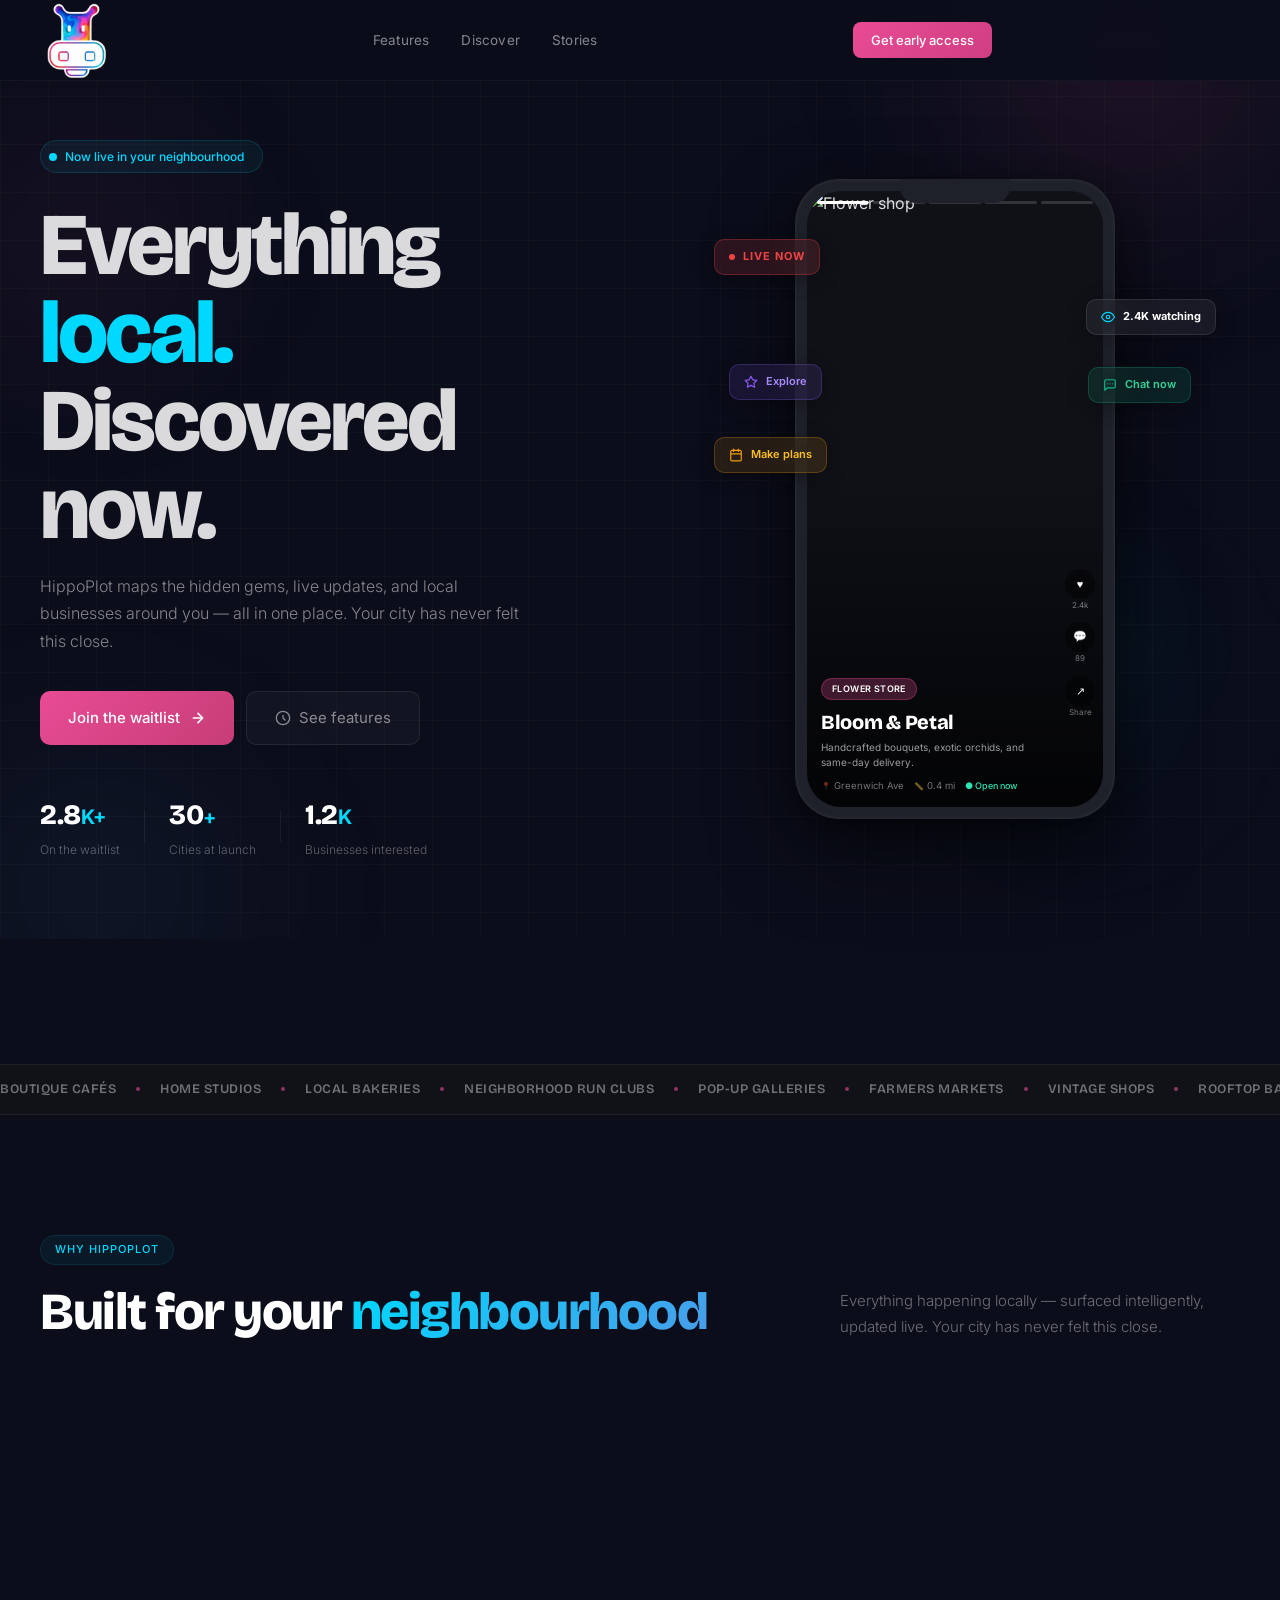
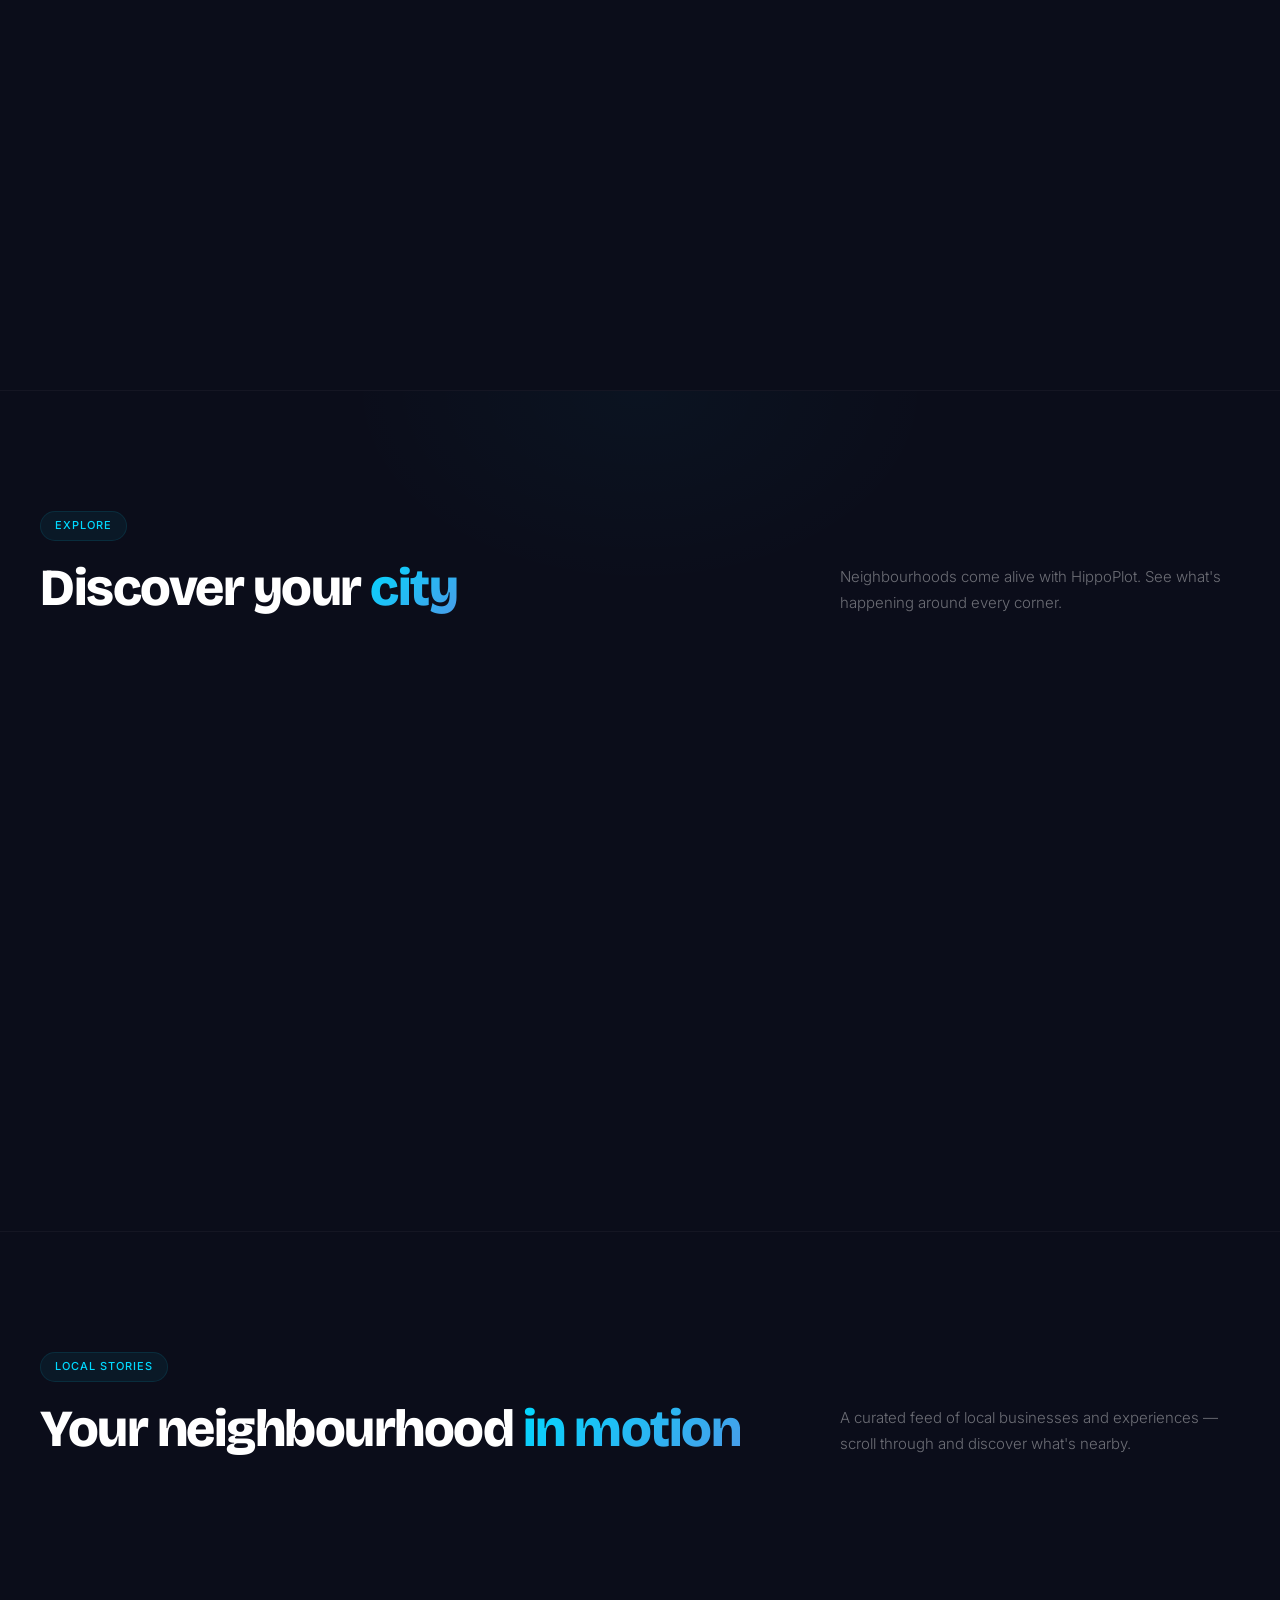
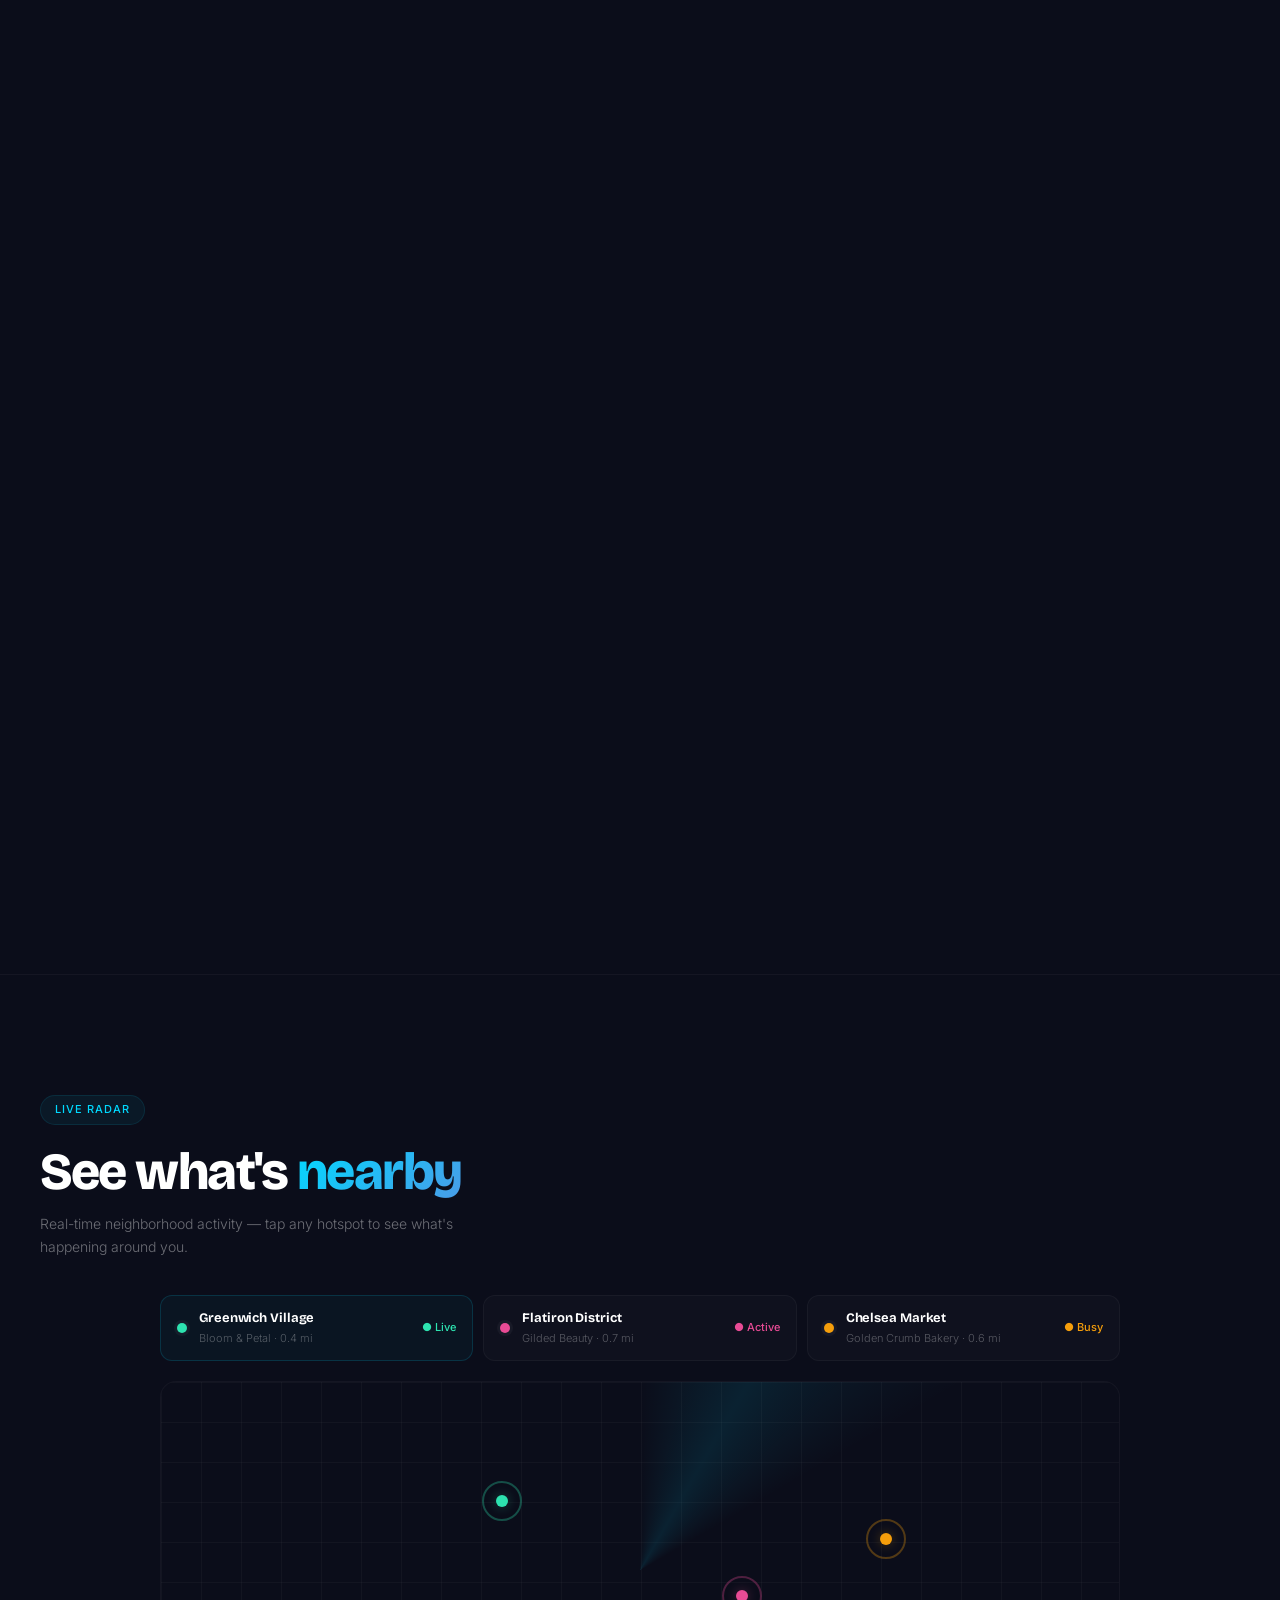
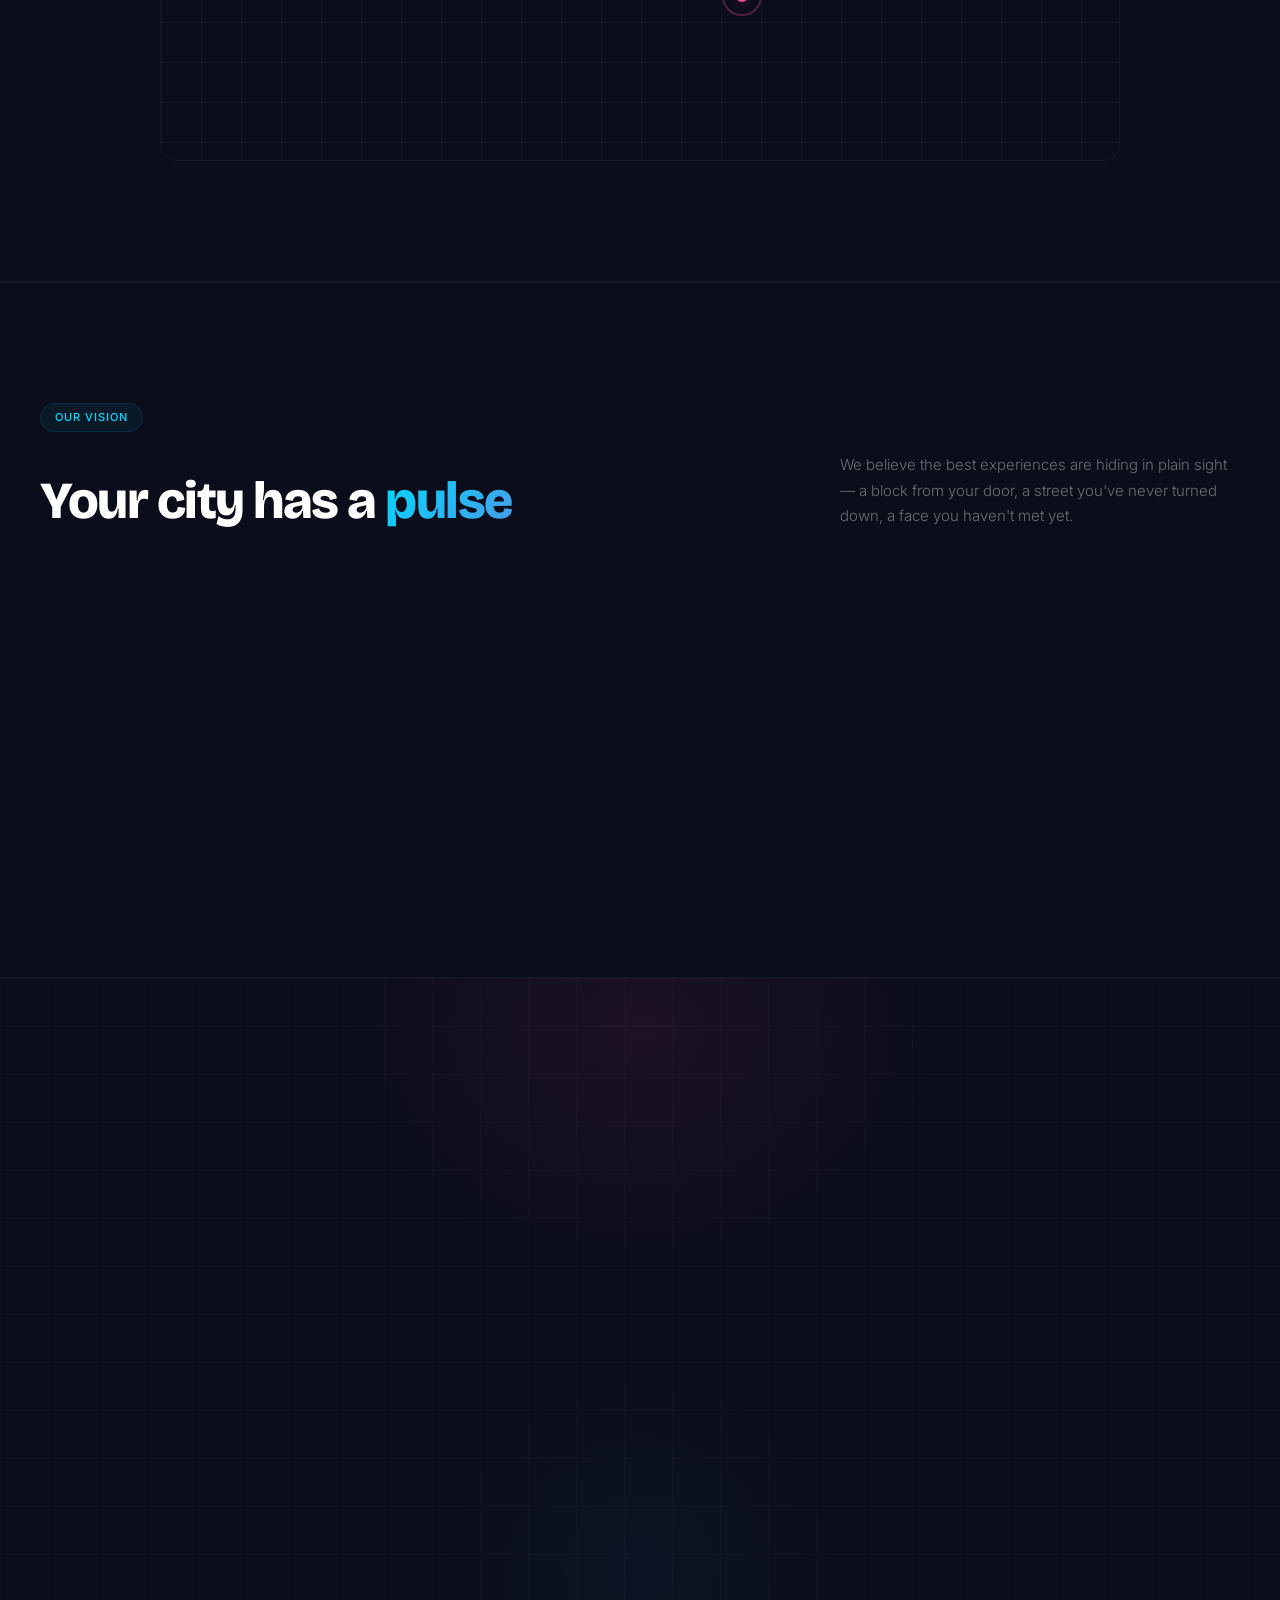
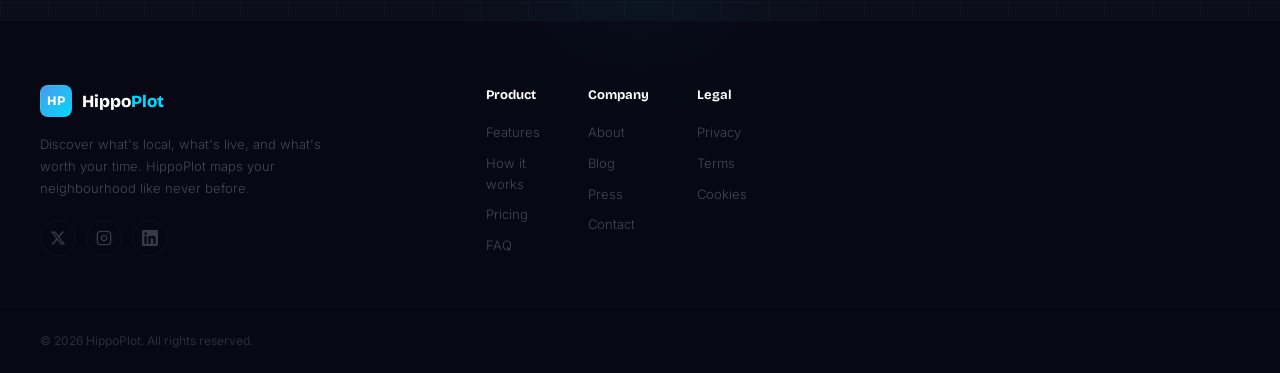
==== index.html @ 13adfe87 "Waiting list code" ====
<!DOCTYPE html>
<html lang="en">
<head>
<meta charset="UTF-8">
<meta name="viewport" content="width=device-width, initial-scale=1.0">
<title>HippoPlot — Everything Local</title>
<link rel="preconnect" href="https://fonts.googleapis.com">
<link rel="preconnect" href="https://fonts.gstatic.com" crossorigin>
<link href="https://fonts.googleapis.com/css2?family=Bricolage+Grotesque:wght@400;500;600;700;800;900&family=Inter:wght@300;400;500;600;700&display=swap" rel="stylesheet">
<script src="https://cdnjs.cloudflare.com/ajax/libs/gsap/3.12.5/gsap.min.js"></script>
<script src="https://cdnjs.cloudflare.com/ajax/libs/gsap/3.12.5/ScrollTrigger.min.js"></script>
<style>
:root {
  --color-brand-900: #0B0D1A;
  --color-brand-800: #11132B;
  --color-brand-700: #191B2E;
  --color-accent: #E84B95;
  --color-accent-hover: #d03e82;
  --color-primary: #4A9BE8;
  --color-cyan: #00d9ff;
  --color-surface: rgba(255,255,255,0.03);
  --color-surface-hover: rgba(255,255,255,0.06);
  --color-muted: #6B7280;
  --color-border: rgba(255,255,255,0.06);
  --color-border-hover: rgba(255,255,255,0.12);
  --font-display: 'Bricolage Grotesque', sans-serif;
  --font-body: 'Inter', sans-serif;
}
* { box-sizing: border-box; margin: 0; padding: 0; }
html { scroll-behavior: smooth; }
body {
  background: #0B0D1A;
  color: rgba(255,255,255,0.85);
  font-family: var(--font-body);
  -webkit-font-smoothing: antialiased;
  overflow-x: hidden;
  line-height: 1.6;
}
::selection { background: rgba(232,75,149,0.3); color: #fff; }
.text-cyan { color: var(--color-cyan); }
.text-gradient {
  background: linear-gradient(135deg, var(--color-cyan), var(--color-primary));
  -webkit-background-clip: text;
  -webkit-text-fill-color: transparent;
  background-clip: text;
}

/* ── NAV ── */
nav {
  position: fixed; inset: 0 0 auto; z-index: 200;
  background: rgba(11,13,26,0.85);
  backdrop-filter: blur(24px);
  -webkit-backdrop-filter: blur(24px);
  border-bottom: 1px solid rgba(255,255,255,0.04);
  transition: all 0.3s;
}
nav.scrolled {
  background: rgba(11,13,26,0.95);
  border-bottom-color: rgba(255,255,255,0.08);
}
.nav-inner {
  max-width: 1280px; margin: 0 auto;
  height: 80px;
  display: flex; align-items: center; justify-content: space-between;
  padding: 0 32px;
}
.nav-logo {
  display: flex; align-items: center; gap: 10px;
  text-decoration: none; color: #fff;
}
.nav-logo-mark {
  width: 34px; height: 34px;
  border-radius: 10px;
  overflow: hidden;
  border: 1px solid rgba(255,255,255,0.08);
  flex-shrink: 0;
  display: flex; align-items: center; justify-content: center;
  background: linear-gradient(135deg, var(--color-primary), var(--color-cyan));
  font-family: var(--font-display);
  font-weight: 800;
  font-size: 14px;
  color: #fff;
}
.nav-logo span {
  font-family: var(--font-display);
  font-weight: 800; font-size: 18px;
  letter-spacing: -0.3px;
}
.nav-logo-accent { color: var(--color-cyan); }
.nav-links { display: flex; gap: 32px; list-style: none; }
.nav-links a {
  font-size: 13.5px;
  color: rgba(255,255,255,0.5);
  text-decoration: none;
  transition: color 0.2s;
  font-weight: 400;
  letter-spacing: 0.2px;
}
.nav-links a:hover { color: #fff; }
.nav-right { display: flex; gap: 10px; align-items: center; }
.n-ghost {
  height: 36px; padding: 0 18px; border-radius: 8px;
  border: 1px solid rgba(255,255,255,0.08);
  background: transparent;
  color: rgba(255,255,255,0.5);
  font-family: var(--font-body);
  font-size: 13px;
  cursor: pointer; transition: all 0.2s;
}
.n-ghost:hover { border-color: rgba(255,255,255,0.2); color: #fff; }
.n-solid {
  height: 36px; padding: 0 18px; border-radius: 8px;
  border: none;
  background: linear-gradient(135deg, var(--color-accent), #d03e82);
  color: #fff;
  font-family: var(--font-body);
  font-size: 13px; font-weight: 500;
  cursor: pointer; transition: all 0.2s;
}
.n-solid:hover { transform: translateY(-1px); box-shadow: 0 4px 16px rgba(232,75,149,0.3); }
.nav-mobile-toggle { display: none; flex-direction: column; gap: 4px; background: none; border: none; cursor: pointer; padding: 4px; }
.nav-mobile-toggle span { display: block; width: 20px; height: 2px; background: rgba(255,255,255,0.6); border-radius: 2px; transition: all 0.3s; }

/* ── HERO ── */
.hero {
  min-height: 100svh;
  display: grid;
  grid-template-columns: 1fr 1fr;
  gap: 60px;
  align-items: center;
  padding: 140px 40px 80px;
  max-width: 1280px;
  margin: 0 auto;
  position: relative;
}
.hero-bg-layer {
  position: absolute; inset: 0;
  pointer-events: none;
  overflow: hidden;
}
.hero-grid {
  position: absolute; inset: 0;
  background-image:
    linear-gradient(rgba(255,255,255,0.02) 1px, transparent 1px),
    linear-gradient(90deg, rgba(255,255,255,0.02) 1px, transparent 1px);
  background-size: 48px 48px;
}
.hero-glow {
  position: absolute;
  border-radius: 50%;
  filter: blur(80px);
  pointer-events: none;
}
.hero-glow-1 {
  top: -200px; right: -100px;
  width: 500px; height: 500px;
  background: radial-gradient(circle, rgba(232,75,149,0.12), transparent 70%);
}
.hero-glow-2 {
  bottom: -150px; left: -100px;
  width: 400px; height: 400px;
  background: radial-gradient(circle, rgba(74,155,232,0.1), transparent 70%);
}
.hero-glow-3 {
  bottom: 100px; right: 50px;
  width: 300px; height: 300px;
  background: radial-gradient(circle, rgba(0,217,255,0.06), transparent 70%);
}
.hero-orbs { position: absolute; inset: 0; pointer-events: none; overflow: hidden; }
.orb {
  position: absolute;
  border-radius: 50%;
  filter: blur(60px);
}
.orb-1 {
  width: 300px; height: 300px;
  background: rgba(232,75,149,0.04);
  top: 10%; left: -5%;
  animation: orbFloat 12s ease-in-out infinite;
}
.orb-2 {
  width: 250px; height: 250px;
  background: rgba(0,217,255,0.03);
  bottom: 20%; right: 10%;
  animation: orbFloat 15s ease-in-out infinite reverse;
}
@keyframes orbFloat {
  0%, 100% { transform: translate(0, 0) scale(1); }
  25% { transform: translate(30px, -20px) scale(1.05); }
  50% { transform: translate(10px, 30px) scale(0.95); }
  75% { transform: translate(-20px, -10px) scale(1.02); }
}
.hero-content { position: relative; z-index: 2; }
.hero-badge {
  display: inline-flex; align-items: center; gap: 8px;
  padding: 6px 18px 6px 8px;
  border-radius: 100px;
  background: rgba(0,217,255,0.06);
  border: 1px solid rgba(0,217,255,0.15);
  font-size: 12px;
  color: var(--color-cyan);
  font-weight: 500;
  margin-bottom: 28px;
}
.badge-dot {
  width: 8px; height: 8px;
  border-radius: 50%;
  background: var(--color-cyan);
  animation: badgePulse 2s ease-in-out infinite;
}
@keyframes badgePulse {
  0%, 100% { opacity: 1; transform: scale(1); }
  50% { opacity: 0.4; transform: scale(0.5); }
}
h1 {
  font-family: var(--font-display);
  font-weight: 800;
  font-size: clamp(44px, 7vw, 88px);
  line-height: 1.0;
  letter-spacing: -3px;
  margin-bottom: 20px;
}
.h1-line { display: block; }
.hero-sub {
  font-size: 16px;
  color: rgba(255,255,255,0.5);
  line-height: 1.7;
  max-width: 480px;
  margin-bottom: 36px;
  font-weight: 300;
}
.hero-actions {
  display: flex;
  gap: 12px;
  flex-wrap: wrap;
  margin-bottom: 48px;
}
.btn-primary {
  display: inline-flex; align-items: center; gap: 10px;
  padding: 14px 28px;
  border-radius: 10px;
  background: linear-gradient(135deg, var(--color-accent), #c73d76);
  color: #fff;
  font-family: var(--font-body);
  font-size: 15px;
  font-weight: 500;
  text-decoration: none;
  transition: all 0.3s;
  border: none;
  cursor: pointer;
}
.btn-primary:hover {
  transform: translateY(-2px);
  box-shadow: 0 8px 32px rgba(232,75,149,0.35);
}
.btn-ghost {
  display: inline-flex; align-items: center; gap: 8px;
  padding: 14px 28px;
  border-radius: 10px;
  border: 1px solid rgba(255,255,255,0.08);
  color: rgba(255,255,255,0.5);
  font-family: var(--font-body);
  font-size: 15px;
  font-weight: 400;
  background: rgba(255,255,255,0.03);
  text-decoration: none;
  transition: all 0.2s;
  cursor: pointer;
}
.btn-ghost:hover { border-color: rgba(255,255,255,0.2); color: #fff; background: rgba(255,255,255,0.06); }
.hero-stats {
  display: flex;
  align-items: center;
  gap: 24px;
}
.hero-stat { text-align: left; }
.hero-stat-num {
  font-family: var(--font-display);
  font-size: 28px;
  font-weight: 800;
  color: #fff;
  letter-spacing: -0.5px;
}
.hero-stat-suffix { font-size: 20px; color: var(--color-cyan); font-weight: 700; }
.hero-stat-label {
  display: block;
  font-size: 12px;
  color: rgba(255,255,255,0.35);
  margin-top: 2px;
  font-weight: 300;
}
.hero-stat-divider {
  width: 1px;
  height: 32px;
  background: rgba(255,255,255,0.06);
}

/* ── HERO MOCKUP ── */
.hero-mockup {
  position: relative;
  z-index: 2;
  display: grid;
  place-items: center;
}
.mockup-chassis {
  width: 320px;
  height: 640px;
  border-radius: 44px;
  background: #1E202A;
  padding: 12px;
  box-shadow:
    inset 0 0 4px rgba(255,255,255,0.1),
    0 32px 80px rgba(0,0,0,0.5),
    0 8px 32px rgba(0,0,0,0.3);
  position: relative;
}
.mockup-notch {
  position: absolute;
  top: 0;
  left: 50%;
  transform: translateX(-50%);
  width: 110px;
  height: 24px;
  background: #1E202A;
  border-radius: 0 0 16px 16px;
  z-index: 10;
}
.mockup-screen {
  width: 100%;
  height: 100%;
  border-radius: 34px;
  overflow: hidden;
  background: #0F1117;
  position: relative;
}
.mockup-reel-container {
  position: absolute;
  inset: 0;
  overflow: hidden;
  border-radius: 34px;
}
.mockup-reel-slide {
  position: absolute;
  inset: 0;
  transform: translateY(100%);
  transition: transform 0.55s cubic-bezier(.45,.05,.15,1);
}
.mockup-reel-slide.active { transform: translateY(0); }
.mockup-reel-slide img {
  width: 100%; height: 100%;
  object-fit: cover;
  display: block;
}
.mockup-reel-gradient {
  position: absolute;
  inset: 0;
  background: linear-gradient(180deg, transparent 45%, rgba(0,0,0,0.8) 100%);
  pointer-events: none;
}
.mockup-reel-overlay {
  position: absolute;
  bottom: 0; left: 0; right: 0;
  padding: 16px 14px 14px;
  z-index: 2;
}
.mockup-reel-tag {
  display: inline-flex;
  padding: 3px 10px;
  border-radius: 100px;
  background: rgba(232,75,149,0.25);
  border: 1px solid rgba(232,75,149,0.3);
  font-size: 9px;
  font-weight: 600;
  letter-spacing: 0.4px;
  text-transform: uppercase;
  color: #fff;
  margin-bottom: 6px;
}
.mockup-reel-name {
  font-family: var(--font-display);
  font-size: 20px;
  font-weight: 800;
  color: #fff;
  letter-spacing: -0.3px;
  margin-bottom: 2px;
}
.mockup-reel-desc {
  font-size: 10px;
  color: rgba(255,255,255,0.6);
  line-height: 1.5;
  max-width: 220px;
  margin-bottom: 8px;
}
.mockup-reel-meta {
  display: flex;
  align-items: center;
  gap: 10px;
  font-size: 9.5px;
  color: rgba(255,255,255,0.45);
  flex-wrap: wrap;
}
.mockup-reel-icon { font-size: 8px; }
.mockup-reel-status { font-weight: 500; font-size: 9px; }
.mockup-reel-status.live { color: #2DE3B0; }
.mockup-reel-status.book { color: var(--color-accent); }
.mockup-reel-status.appoint { color: var(--color-primary); }
.mockup-reel-progress {
  position: absolute;
  top: 10px; left: 10px; right: 10px;
  z-index: 5;
  display: flex;
  gap: 4px;
}
.mockup-reel-progress .rp-bar {
  flex: 1;
  height: 2.5px;
  background: rgba(255,255,255,0.15);
  border-radius: 2px;
  overflow: hidden;
}
.mockup-reel-progress .rp-fill {
  height: 100%;
  width: 0%;
  background: #fff;
  border-radius: 2px;
}
.mockup-reel-progress .rp-bar.active .rp-fill {
  animation: mockupReelProgress 4s linear forwards;
}
@keyframes mockupReelProgress {
  from { width: 0% }
  to { width: 100% }
}
.mockup-reel-side {
  position: absolute;
  right: 8px;
  bottom: 90px;
  z-index: 5;
  display: flex;
  flex-direction: column;
  gap: 12px;
  align-items: center;
}
.mockup-reel-side-btn-wrap {
  display: flex;
  flex-direction: column;
  align-items: center;
  gap: 2px;
}
.mockup-reel-side-btn {
  width: 30px; height: 30px;
  border-radius: 50%;
  border: none;
  background: rgba(0,0,0,0.35);
  backdrop-filter: blur(8px);
  color: #fff;
  display: flex;
  align-items: center;
  justify-content: center;
  cursor: pointer;
  transition: all 0.2s;
  font-size: 11px;
}
.mockup-reel-side-btn:hover {
  background: rgba(232,75,149,0.5);
  transform: scale(1.1);
}
.mockup-reel-side-label {
  font-size: 8px;
  color: rgba(255,255,255,0.45);
  text-align: center;
  line-height: 1.2;
}
.mockup-float {
  position: absolute;
  z-index: 150;
  white-space: nowrap;
  box-shadow: 0 4px 20px rgba(0,0,0,0.3);
}
.mockup-float-live {
  top: 60px;
  left: 44px;
  padding: 8px 14px;
  border-radius: 10px;
  background: rgba(239,68,68,0.15);
  backdrop-filter: blur(16px);
  -webkit-backdrop-filter: blur(16px);
  border: 1px solid rgba(239,68,68,0.3);
  font-size: 11px;
  font-weight: 700;
  color: #EF4444;
  letter-spacing: 1px;
  display: flex;
  align-items: center;
  gap: 8px;
}
.mockup-float-dot-red {
  width: 6px;
  height: 6px;
  border-radius: 50%;
  background: #EF4444;
  flex-shrink: 0;
}
.mockup-float-watching {
  top: 120px;
  right: 24px;
  padding: 8px 14px;
  border-radius: 10px;
  background: rgba(255,255,255,0.06);
  backdrop-filter: blur(16px);
  -webkit-backdrop-filter: blur(16px);
  border: 1px solid rgba(255,255,255,0.1);
  font-size: 11px;
  font-weight: 700;
  color: #FFFFFF;
  display: flex;
  align-items: center;
  gap: 8px;
}
.mockup-float-eye, .mockup-float-icon {
  flex-shrink: 0;
}
.mockup-float-plans {
  top: 258px;
  left: 44px;
  padding: 8px 14px;
  border-radius: 10px;
  background: rgba(245,158,11,0.12);
  backdrop-filter: blur(16px);
  -webkit-backdrop-filter: blur(16px);
  border: 1px solid rgba(245,158,11,0.25);
  font-size: 11px;
  font-weight: 600;
  color: #FBBF24;
  display: flex;
  align-items: center;
  gap: 8px;
}
.mockup-float-chat {
  top: 188px;
  right: 49px;
  padding: 8px 14px;
  border-radius: 10px;
  background: rgba(16,185,129,0.12);
  backdrop-filter: blur(16px);
  -webkit-backdrop-filter: blur(16px);
  border: 1px solid rgba(16,185,129,0.25);
  font-size: 11px;
  font-weight: 600;
  color: #34D399;
  display: flex;
  align-items: center;
  gap: 8px;
}
.mockup-float-explore {
  top: 185px;
  left: 59px;
  padding: 8px 14px;
  border-radius: 10px;
  background: rgba(139,92,246,0.12);
  backdrop-filter: blur(16px);
  -webkit-backdrop-filter: blur(16px);
  border: 1px solid rgba(139,92,246,0.25);
  font-size: 11px;
  font-weight: 600;
  color: #A78BFA;
  display: flex;
  align-items: center;
  gap: 8px;
}
@media (max-width: 1024px) {
  .mockup-float-live { left: 10px; }
  .mockup-float-watching { right: 10px; }
  .mockup-float-plans { left: 10px; bottom: 60px; top: auto; }
  .mockup-float-chat { right: 10px; bottom: 110px; top: auto; }
  .mockup-float-explore { left: 10px; top: auto; bottom: 160px; }
}

/* ── STATS BAR ── */
.stats-bar {
  border-top: 1px solid rgba(255,255,255,0.04);
  border-bottom: 1px solid rgba(255,255,255,0.04);
  background: rgba(255,255,255,0.01);
}
.stats-bar-inner {
  max-width: 1280px; margin: 0 auto;
  padding: 32px 40px;
  display: flex; align-items: center; justify-content: center;
  gap: 0;
}
.stats-bar-item {
  text-align: center;
  padding: 0 40px;
  flex: 1;
}
.stats-bar-num {
  font-family: var(--font-display);
  font-size: 32px;
  font-weight: 800;
  color: #fff;
  letter-spacing: -0.5px;
  line-height: 1;
}
.stats-bar-suffix {
  font-size: 22px;
  color: var(--color-cyan);
  font-weight: 700;
  margin-left: 1px;
}
.stats-bar-label {
  display: block;
  font-size: 12px;
  color: rgba(255,255,255,0.35);
  margin-top: 4px;
  font-weight: 300;
}
.stats-bar-divider {
  width: 1px;
  height: 36px;
  background: rgba(255,255,255,0.06);
  flex-shrink: 0;
}

/* ── TICKER ── */
.ticker-wrapper {
  background: #111218;
  border-top: 1px solid rgba(255,255,255,0.06);
  border-bottom: 1px solid rgba(255,255,255,0.06);
  overflow: hidden;
  padding: 14px 0;
}
.ticker-track {
  display: flex;
  align-items: center;
  gap: 20px;
  width: max-content;
  animation: tickerLoop 30s linear infinite;
  will-change: transform;
}
.ticker-item {
  font-family: var(--font-display);
  font-size: 13px;
  font-weight: 600;
  color: rgba(255,255,255,0.4);
  letter-spacing: 0.5px;
  text-transform: uppercase;
  white-space: nowrap;
}
.ticker-dot {
  width: 4px;
  height: 4px;
  border-radius: 50%;
  background: var(--color-accent);
  flex-shrink: 0;
  opacity: 0.6;
}
@keyframes tickerLoop {
  0% { transform: translate3d(0, 0, 0); }
  100% { transform: translate3d(-50%, 0, 0); }
}

/* ── SECTIONS ── */
.section {
  padding: 120px 40px;
  max-width: 1280px;
  margin: 0 auto;
  position: relative;
}
.section-label {
  display: inline-flex;
  padding: 5px 14px;
  border-radius: 100px;
  background: rgba(0,217,255,0.06);
  border: 1px solid rgba(0,217,255,0.1);
  font-size: 11px;
  color: var(--color-cyan);
  font-weight: 500;
  letter-spacing: 1px;
  text-transform: uppercase;
  margin-bottom: 20px;
}
.section-header {
  display: flex;
  align-items: flex-end;
  justify-content: space-between;
  gap: 40px;
  margin-bottom: 56px;
}
.section-title {
  font-family: var(--font-display);
  font-size: clamp(34px, 5vw, 52px);
  font-weight: 800;
  letter-spacing: -1.5px;
  line-height: 1.05;
  color: #fff;
}
.section-sub {
  font-size: 15px;
  color: rgba(255,255,255,0.4);
  max-width: 400px;
  line-height: 1.7;
  font-weight: 300;
  flex-shrink: 0;
}

/* ── FEATURES GRID ── */
.features-grid {
  display: grid;
  grid-template-columns: repeat(3, 1fr);
  gap: 16px;
}
.feature-card {
  position: relative;
  padding: 32px 28px;
  border-radius: 16px;
  background: rgba(255,255,255,0.02);
  border: 1px solid rgba(255,255,255,0.04);
  transition: all 0.4s;
  overflow: hidden;
}
.feature-card-glow {
  position: absolute;
  inset: 0;
  opacity: 0;
  transition: opacity 0.4s;
  pointer-events: none;
  border-radius: 16px;
}
.feature-card:hover { transform: translateY(-4px); border-color: rgba(255,255,255,0.1); background: rgba(255,255,255,0.04); }
.feature-card:hover .feature-card-glow {
  opacity: 1;
  background: radial-gradient(ellipse at 50% 0%, rgba(74,155,232,0.06) 0%, transparent 70%);
}
.feature-icon {
  width: 44px; height: 44px;
  border-radius: 12px;
  display: flex; align-items: center; justify-content: center;
  margin-bottom: 20px;
}
.fi-blue { background: rgba(74,155,232,0.08); border: 1px solid rgba(74,155,232,0.12); color: #4A9BE8; }
.fi-pink { background: rgba(232,75,149,0.08); border: 1px solid rgba(232,75,149,0.12); color: #E84B95; }
.fi-purple { background: rgba(139,92,246,0.08); border: 1px solid rgba(139,92,246,0.12); color: #8B5CF6; }
.fi-teal { background: rgba(20,184,166,0.08); border: 1px solid rgba(20,184,166,0.12); color: #14B8A6; }
.fi-amber { background: rgba(245,158,11,0.08); border: 1px solid rgba(245,158,11,0.12); color: #F59E0B; }
.fi-green { background: rgba(16,185,129,0.08); border: 1px solid rgba(16,185,129,0.12); color: #10B981; }
.feature-card h3 {
  font-family: var(--font-display);
  font-size: 17px;
  font-weight: 700;
  color: #fff;
  margin-bottom: 8px;
  letter-spacing: -0.2px;
}
.feature-card p {
  font-size: 13px;
  color: rgba(255,255,255,0.4);
  line-height: 1.65;
  font-weight: 300;
}

/* ── DISCOVER ── */
.discover-section {
  position: relative;
  border-top: 1px solid rgba(255,255,255,0.04);
  border-bottom: 1px solid rgba(255,255,255,0.04);
}
.discover-bg {
  position: absolute; inset: 0;
  pointer-events: none;
  overflow: hidden;
}
.discover-glow {
  position: absolute;
  top: -200px; left: 50%; transform: translateX(-50%);
  width: 600px; height: 400px;
  background: radial-gradient(ellipse, rgba(0,217,255,0.03) 0%, transparent 70%);
}
.discover-grid {
  display: grid;
  grid-template-columns: repeat(3, 1fr);
  gap: 20px;
}
.discover-card {
  border-radius: 16px;
  overflow: hidden;
  border: 1px solid rgba(255,255,255,0.04);
  background: rgba(255,255,255,0.02);
  transition: all 0.4s;
}
.discover-card:hover {
  transform: translateY(-6px);
  border-color: rgba(255,255,255,0.1);
  box-shadow: 0 16px 48px rgba(0,0,0,0.3);
}
.discover-card-img {
  position: relative;
  height: 220px;
  overflow: hidden;
}
.discover-card-img img {
  width: 100%; height: 100%;
  object-fit: cover;
  transition: transform 0.6s;
}
.discover-card:hover .discover-card-img img { transform: scale(1.05); }
.discover-card-overlay {
  position: absolute; inset: 0;
  background: linear-gradient(180deg, transparent 50%, rgba(11,13,26,0.9) 100%);
  z-index: 1;
}
.discover-card-body {
  padding: 20px;
  position: relative;
}
.discover-tag {
  display: inline-flex;
  padding: 3px 10px;
  border-radius: 100px;
  font-size: 10px;
  font-weight: 600;
  text-transform: uppercase;
  letter-spacing: 0.3px;
  background: rgba(232,75,149,0.15);
  border: 1px solid rgba(232,75,149,0.2);
  color: #E84B95;
  margin-bottom: 8px;
}
.discover-card-body h3 {
  font-family: var(--font-display);
  font-size: 18px;
  font-weight: 700;
  color: #fff;
  margin-bottom: 4px;
  letter-spacing: -0.2px;
}
.discover-rating {
  font-size: 12px;
  color: #F59E0B;
  margin-bottom: 8px;
}
.discover-rating span { color: rgba(255,255,255,0.4); font-weight: 400; font-size: 12px; }
.discover-card-body p {
  font-size: 13px;
  color: rgba(255,255,255,0.4);
  line-height: 1.55;
  margin-bottom: 12px;
  font-weight: 300;
}
.discover-meta {
  display: flex;
  align-items: center;
  gap: 12px;
  font-size: 11.5px;
  color: rgba(255,255,255,0.3);
  padding-top: 12px;
  border-top: 1px solid rgba(255,255,255,0.04);
}
.discover-status {
  font-weight: 500;
  font-size: 11px;
}
.discover-status.open { color: #2DE3B0; }
.discover-status.event { color: #F59E0B; }

/* ── STORIES SECTION ── */
.stories-section {
  padding: 120px 40px;
  max-width: 1280px;
  margin: 0 auto;
}
.stories-track {
  display: grid;
  grid-template-columns: repeat(3, 1fr);
  gap: 20px;
}
.story-card {
  border-radius: 16px;
  overflow: hidden;
  border: 1px solid rgba(255,255,255,0.04);
  background: rgba(255,255,255,0.02);
  transition: all 0.4s;
}
.story-card:hover {
  transform: translateY(-4px);
  border-color: rgba(255,255,255,0.1);
  box-shadow: 0 12px 40px rgba(0,0,0,0.3);
}
.story-media {
  position: relative;
  height: 280px;
  overflow: hidden;
}
.story-media img {
  width: 100%; height: 100%;
  object-fit: cover;
  transition: transform 0.6s;
}
.story-card:hover .story-media img { transform: scale(1.05); }
.story-gradient {
  position: absolute; inset: 0;
  background: linear-gradient(180deg, transparent 40%, rgba(11,13,26,0.95) 100%);
  z-index: 1;
}
.story-progress {
  position: absolute;
  top: 8px; left: 8px; right: 8px;
  height: 2px;
  background: rgba(255,255,255,0.1);
  border-radius: 2px;
  overflow: hidden;
  z-index: 2;
}
.story-progress-fill {
  height: 100%;
  width: 0%;
  background: var(--color-cyan);
  border-radius: 2px;
  transition: width 0.1s linear;
}
.story-card.visible .story-progress-fill { width: 100%; transition: width 3s linear; }
.story-body {
  padding: 20px;
  position: relative;
}
.story-tag {
  display: inline-flex;
  padding: 3px 10px;
  border-radius: 100px;
  font-size: 10px;
  font-weight: 600;
  text-transform: uppercase;
  letter-spacing: 0.3px;
  background: rgba(0,217,255,0.1);
  border: 1px solid rgba(0,217,255,0.15);
  color: var(--color-cyan);
  margin-bottom: 8px;
}
.story-body h3 {
  font-family: var(--font-display);
  font-size: 17px;
  font-weight: 700;
  color: #fff;
  margin-bottom: 6px;
  letter-spacing: -0.2px;
}
.story-body p {
  font-size: 13px;
  color: rgba(255,255,255,0.4);
  line-height: 1.6;
  margin-bottom: 12px;
  font-weight: 300;
}
.story-meta {
  display: flex;
  align-items: center;
  gap: 8px;
  font-size: 11.5px;
  color: rgba(255,255,255,0.3);
}
.story-meta-divider {
  width: 3px; height: 3px;
  border-radius: 50%;
  background: rgba(255,255,255,0.15);
}
.story-status { font-weight: 500; font-size: 11px; }
.story-status.live { color: #2DE3B0; }
.story-status.book { color: var(--color-accent); }
.story-status.appoint { color: var(--color-primary); }

/* ── RADAR MAP ── */
.radar-section {
  border-top: 1px solid rgba(255,255,255,0.04);
  border-bottom: 1px solid rgba(255,255,255,0.04);
}
.radar-section .section-header { margin-bottom: 36px; }
.radar-sub {
  font-size: 14px;
  color: rgba(255,255,255,0.4);
  line-height: 1.7;
  font-weight: 300;
  margin-bottom: 36px;
  max-width: 480px;
}
.radar-selectors-row {
  display: flex;
  gap: 10px;
  margin-bottom: 20px;
  max-width: 960px;
  margin-left: auto;
  margin-right: auto;
}
.radar-selectors-row .radar-selector { flex: 1; }
.radar-board-wrap {
  max-width: 960px;
  margin: 0 auto;
}
.radar-selector {
  display: flex;
  align-items: center;
  gap: 12px;
  padding: 12px 16px;
  border-radius: 12px;
  background: rgba(255,255,255,0.02);
  border: 1px solid rgba(255,255,255,0.04);
  cursor: pointer;
  transition: all 0.3s;
}
.radar-selector:hover {
  background: rgba(255,255,255,0.04);
  border-color: rgba(255,255,255,0.1);
}
.radar-selector.active {
  background: rgba(0,217,255,0.04);
  border-color: rgba(0,217,255,0.15);
}
.radar-sel-dot {
  width: 10px;
  height: 10px;
  border-radius: 50%;
  flex-shrink: 0;
  box-shadow: 0 0 0 3px rgba(255,255,255,0.04);
}
.radar-sel-info { flex: 1; }
.radar-sel-name {
  font-family: var(--font-display);
  font-size: 13px;
  font-weight: 700;
  color: #fff;
  letter-spacing: -0.1px;
}
.radar-sel-addr {
  font-size: 11px;
  color: rgba(255,255,255,0.3);
  margin-top: 1px;
  font-weight: 300;
}
.radar-sel-status {
  font-size: 11px;
  font-weight: 500;
}
.radar-board {
  position: relative;
  border-radius: 16px;
  background: #0B0D1A;
  border: 1px solid rgba(255,255,255,0.04);
  overflow: hidden;
  width: 100%;
  min-height: 380px;
}
.radar-grid {
  position: absolute;
  inset: 0;
  background-image:
    linear-gradient(rgba(255,255,255,0.03) 1px, transparent 1px),
    linear-gradient(90deg, rgba(255,255,255,0.03) 1px, transparent 1px);
  background-size: 40px 40px;
}
.radar-sweep {
  position: absolute;
  inset: -60%;
  border-radius: 50%;
  background: conic-gradient(from 0deg, transparent 0deg, rgba(0,217,255,0.1) 30deg, transparent 60deg, transparent 360deg);
  animation: sweepRadar 6s linear infinite;
  pointer-events: none;
}
@keyframes sweepRadar {
  from { transform: rotate(0deg); }
  to { transform: rotate(360deg); }
}
.radar-hotspot {
  position: absolute;
  z-index: 2;
  cursor: pointer;
}
.radar-hs-greenwich { top: 30%; left: 35%; }
.radar-hs-flatiron { top: 55%; left: 60%; }
.radar-hs-chelsea { top: 40%; left: 75%; }
.radar-hs-ring {
  position: absolute;
  top: 50%; left: 50%;
  width: 40px; height: 40px;
  transform: translate(-50%, -50%);
  border-radius: 50%;
  border: 2px solid rgba(45,227,176,0.3);
  animation: pingHotspot 2.5s ease-out infinite;
  pointer-events: none;
}
.radar-hs-flatiron .radar-hs-ring { border-color: rgba(232,75,149,0.3); }
.radar-hs-chelsea .radar-hs-ring { border-color: rgba(245,158,11,0.3); }
@keyframes pingHotspot {
  0%, 100% { transform: translate(-50%, -50%) scale(1); opacity: 1; }
  60% { transform: translate(-50%, -50%) scale(2.5); opacity: 0; }
}
.radar-hs-core {
  width: 12px; height: 12px;
  border-radius: 50%;
  position: relative;
  z-index: 3;
  box-shadow: 0 0 12px rgba(45,227,176,0.3);
}
.radar-hs-flatiron .radar-hs-core { box-shadow: 0 0 12px rgba(232,75,149,0.3); }
.radar-hs-chelsea .radar-hs-core { box-shadow: 0 0 12px rgba(245,158,11,0.3); }
.radar-hs-tooltip {
  position: absolute;
  top: -36px;
  left: 50%;
  transform: translateX(-50%) scale(0.9);
  padding: 6px 12px;
  border-radius: 8px;
  background: rgba(11,13,26,0.9);
  backdrop-filter: blur(12px);
  border: 1px solid rgba(255,255,255,0.06);
  font-size: 11px;
  color: #fff;
  white-space: nowrap;
  opacity: 0;
  transition: all 0.2s;
  pointer-events: none;
}
.radar-hs-tooltip span {
  color: rgba(255,255,255,0.4);
  margin-left: 4px;
}
.radar-hotspot:hover .radar-hs-tooltip {
  opacity: 1;
  transform: translateX(-50%) scale(1);
}

/* ── MANIFESTO ── */
.testimonials-section {
  border-top: 1px solid rgba(255,255,255,0.04);
  border-bottom: 1px solid rgba(255,255,255,0.04);
}
.testimonials-grid {
  display: grid;
  grid-template-columns: repeat(3, 1fr);
  gap: 20px;
}
.testimonial-card {
  padding: 32px 28px;
  border-radius: 16px;
  background: rgba(255,255,255,0.02);
  border: 1px solid rgba(255,255,255,0.04);
  transition: all 0.4s;
}
.testimonial-card:hover {
  border-color: rgba(255,255,255,0.1);
  transform: translateY(-4px);
  box-shadow: 0 12px 32px rgba(0,0,0,0.2);
}
.testimonial-stars { font-size: 14px; color: #F59E0B; margin-bottom: 16px; letter-spacing: 2px; }
.testimonial-text {
  font-size: 14px;
  color: rgba(255,255,255,0.65);
  line-height: 1.7;
  margin-bottom: 24px;
  font-weight: 300;
  font-style: italic;
}

/* ── CTA ── */
.cta-section {
  padding: 120px 40px;
  text-align: center;
  position: relative;
  overflow: hidden;
}
.cta-bg {
  position: absolute; inset: 0;
  pointer-events: none;
}
.cta-grid {
  position: absolute; inset: 0;
  background-image:
    linear-gradient(rgba(255,255,255,0.02) 1px, transparent 1px),
    linear-gradient(90deg, rgba(255,255,255,0.02) 1px, transparent 1px);
  background-size: 48px 48px;
}
.cta-glow-1 {
  position: absolute;
  top: -200px; left: 50%; transform: translateX(-50%);
  width: 600px; height: 500px;
  background: radial-gradient(ellipse, rgba(232,75,149,0.08) 0%, transparent 70%);
  pointer-events: none;
}
.cta-glow-2 {
  position: absolute;
  bottom: -150px; left: 50%; transform: translateX(-50%);
  width: 400px; height: 400px;
  background: radial-gradient(ellipse, rgba(0,217,255,0.04) 0%, transparent 70%);
  pointer-events: none;
}
.cta-content {
  position: relative;
  z-index: 1;
  max-width: 520px;
  margin: 0 auto;
}
.cta-logo {
  width: 56px; height: 56px;
  border-radius: 16px;
  margin: 0 auto 24px;
  display: flex; align-items: center; justify-content: center;
  background: linear-gradient(135deg, var(--color-primary), var(--color-cyan));
  font-family: var(--font-display);
  font-weight: 800;
  font-size: 22px;
  color: #fff;
  border: 1px solid rgba(255,255,255,0.06);
}
.cta-title {
  font-family: var(--font-display);
  font-size: clamp(36px, 5vw, 52px);
  font-weight: 800;
  letter-spacing: -1.5px;
  color: #fff;
  margin-bottom: 16px;
  line-height: 1.1;
}
.cta-sub {
  font-size: 16px;
  color: rgba(255,255,255,0.4);
  margin-bottom: 40px;
  line-height: 1.7;
  font-weight: 300;
}
.cta-form {
  max-width: 440px;
  margin: 0 auto;
}
.cta-toggle {
  display: flex;
  gap: 4px;
  background: rgba(255,255,255,0.03);
  border-radius: 8px;
  padding: 3px;
  margin-bottom: 12px;
}
.cta-toggle-btn {
  flex: 1;
  padding: 9px 16px;
  border-radius: 6px;
  border: none;
  background: transparent;
  color: rgba(255,255,255,0.3);
  font-family: var(--font-body);
  font-size: 13px;
  cursor: pointer;
  transition: all 0.2s;
}
.cta-toggle-btn.active {
  background: rgba(255,255,255,0.08);
  color: #fff;
  font-weight: 500;
}
.cta-input-row {
  display: flex;
  gap: 8px;
}
.cta-input-row input {
  flex: 1;
  padding: 14px 18px;
  border-radius: 10px;
  border: 1px solid rgba(255,255,255,0.06);
  background: rgba(255,255,255,0.03);
  color: #fff;
  font-family: var(--font-body);
  font-size: 14px;
  outline: none;
  transition: border 0.2s;
}
.cta-input-row input::placeholder { color: rgba(255,255,255,0.2); }
.cta-input-row input:focus { border-color: var(--color-cyan); }
.cta-input-row button {
  padding: 14px 24px;
  border-radius: 10px;
  border: none;
  background: linear-gradient(135deg, var(--color-accent), #c73d76);
  color: #fff;
  font-family: var(--font-body);
  font-size: 14px;
  font-weight: 500;
  cursor: pointer;
  transition: all 0.2s;
  white-space: nowrap;
}
.cta-input-row button:hover { transform: translateY(-1px); box-shadow: 0 4px 16px rgba(232,75,149,0.3); }
.cta-success {
  display: none;
  padding: 12px 16px;
  border-radius: 8px;
  background: rgba(45,227,176,0.06);
  border: 1px solid rgba(45,227,176,0.1);
  color: #2DE3B0;
  font-size: 13px;
  margin-top: 12px;
}
.cta-social-proof {
  display: flex;
  align-items: center;
  justify-content: center;
  gap: 12px;
  margin-top: 24px;
  font-size: 13px;
  color: rgba(255,255,255,0.3);
}
.cta-social-proof strong { color: rgba(255,255,255,0.6); font-weight: 500; }
.cta-avatars {
  display: flex;
}
.cta-avatars img {
  width: 32px; height: 32px;
  border-radius: 50%;
  border: 2px solid #0B0D1A;
  margin-left: -8px;
  object-fit: cover;
}
.cta-avatars img:first-child { margin-left: 0; }

/* ── FOOTER ── */
footer {
  position: relative;
  border-top: 1px solid rgba(255,255,255,0.04);
  background: #070814;
}
.footer-bg {
  position: absolute; inset: 0;
  pointer-events: none;
  overflow: hidden;
}
.footer-glow {
  position: absolute;
  top: -100px; left: 50%; transform: translateX(-50%);
  width: 400px; height: 200px;
  background: radial-gradient(ellipse, rgba(0,217,255,0.02) 0%, transparent 70%);
}
.footer-inner {
  max-width: 1280px;
  margin: 0 auto;
  padding: 64px 40px 40px;
  display: grid;
  grid-template-columns: 2fr 1fr 1fr 1fr;
  gap: 48px;
  position: relative;
  z-index: 1;
}
.footer-logo {
  display: flex; align-items: center; gap: 10px;
  text-decoration: none; color: #fff;
  margin-bottom: 16px;
}
.footer-logo-mark {
  width: 32px; height: 32px;
  border-radius: 8px;
  overflow: hidden;
  border: 1px solid rgba(255,255,255,0.06);
  display: flex; align-items: center; justify-content: center;
  background: linear-gradient(135deg, var(--color-primary), var(--color-cyan));
  font-family: var(--font-display);
  font-weight: 800;
  font-size: 13px;
  color: #fff;
}
.footer-logo span {
  font-family: var(--font-display);
  font-weight: 800;
  font-size: 17px;
}
.footer-brand p {
  font-size: 13px;
  color: rgba(255,255,255,0.25);
  line-height: 1.7;
  max-width: 300px;
  font-weight: 300;
}
.footer-social {
  display: flex;
  gap: 10px;
  margin-top: 20px;
}
.footer-social a {
  width: 36px; height: 36px;
  border-radius: 50%;
  border: 1px solid rgba(255,255,255,0.04);
  display: flex;
  align-items: center;
  justify-content: center;
  color: rgba(255,255,255,0.2);
  text-decoration: none;
  transition: all 0.2s;
}
.footer-social a:hover {
  border-color: rgba(0,217,255,0.3);
  color: var(--color-cyan);
}
.footer-cols {
  display: grid;
  grid-template-columns: repeat(3, 1fr);
  gap: 48px;
}
.footer-col h4 {
  font-family: var(--font-display);
  font-size: 13px;
  font-weight: 700;
  color: #fff;
  margin-bottom: 16px;
}
.footer-col a {
  display: block;
  font-size: 13px;
  color: rgba(255,255,255,0.25);
  text-decoration: none;
  margin-bottom: 10px;
  transition: color 0.2s;
  font-weight: 300;
}
.footer-col a:hover { color: rgba(255,255,255,0.5); }
.footer-bottom {
  max-width: 1280px;
  margin: 0 auto;
  padding: 20px 40px;
  border-top: 1px solid rgba(255,255,255,0.03);
  position: relative;
  z-index: 1;
}
.footer-bottom span {
  font-size: 12px;
  color: rgba(255,255,255,0.15);
}

/* ── RESPONSIVE ── */
@media (max-width: 1024px) {
  .hero { grid-template-columns: 1fr; gap: 40px; padding: 120px 24px 60px; }
  .hero-mockup { order: -1; max-width: 220px; margin: 0 auto; }
  .features-grid { grid-template-columns: repeat(2, 1fr); }
  .discover-grid { grid-template-columns: repeat(2, 1fr); }
  .stories-track { grid-template-columns: repeat(2, 1fr); }
  .testimonials-grid { grid-template-columns: 1fr; }
  .footer-inner { grid-template-columns: 1fr 1fr; gap: 32px; }
}
@media (max-width: 768px) {
  .nav-links, .nav-right { display: none; }
  .nav-mobile-toggle { display: flex; }
  .nav-inner { padding: 0 20px; }
  .section { padding: 80px 20px; }
  .section-header { flex-direction: column; gap: 12px; margin-bottom: 40px; }
  .section-sub { max-width: none; }
  .hero { padding: 100px 20px 48px; }
  .hero-actions { flex-direction: column; }
  .hero-stats { gap: 16px; flex-wrap: wrap; }
  .hero-stat-num { font-size: 22px; }
  .features-grid { grid-template-columns: 1fr; gap: 12px; }
  .discover-grid { grid-template-columns: 1fr; gap: 14px; }
  .stories-track { grid-template-columns: 1fr; gap: 14px; }
  .stats-bar-inner { padding: 24px 20px; flex-wrap: wrap; gap: 12px; }
  .stats-bar-item { padding: 0 16px; }
  .stats-bar-num { font-size: 24px; }
  .stats-bar-suffix { font-size: 18px; }
  .cta-section { padding: 80px 20px; }
  .cta-input-row { flex-direction: column; }
  .footer-inner { grid-template-columns: 1fr; padding: 48px 20px 32px; gap: 24px; }
  .footer-col h4 { margin-bottom: 12px; }
  .footer-bottom { padding: 16px 20px; }
  .footer-cols { grid-template-columns: 1fr 1fr; gap: 24px; }
}
@media (max-width: 480px) {
  h1 { font-size: clamp(36px, 13vw, 44px); letter-spacing: -2px; }
  .story-media { height: 200px; }
}
</style>
</head>
<body>

<!-- NAV -->
<nav id="navbar">
  <div class="nav-inner">
<a class="nav-logo" href="#" style="display: flex; align-items: center; overflow: visible; width: auto;">
  <img src="HippoPlot-logo.png" alt="Hippoplot Logo" style="height: 65px; width: auto; object-fit: contain; max-height: none !important; transform: scale(1.4); transform-origin: left center; margin-right: 20px;">
</a>
    <ul class="nav-links">
      <li><a href="#features">Features</a></li>
      <li><a href="#discover">Discover</a></li>
      <li><a href="#stories">Stories</a></li>
    </ul>
       <div class="nav-right">
       <button class="n-solid">Get early access</button>
    </div>
    <div class="nav-right">
    </div>
    <button class="nav-mobile-toggle" id="mobile-toggle" aria-label="Menu">
      <span></span><span></span><span></span>
    </button>
  </div>
</nav>

<!-- HERO -->
<section class="hero" id="hero">
  <div class="hero-bg-layer">
    <div class="hero-grid"></div>
    <div class="hero-glow hero-glow-1"></div>
    <div class="hero-glow hero-glow-2"></div>
    <div class="hero-glow hero-glow-3"></div>
    <div class="hero-orbs">
      <div class="orb orb-1"></div>
      <div class="orb orb-2"></div>
    </div>
  </div>
  <div class="hero-content">
    <div class="hero-badge" id="hero-badge">
      <span class="badge-dot"></span>
      Now live in your neighbourhood
    </div>
    <h1 id="hero-headline">
      <span class="h1-line">Everything</span>
      <span class="h1-line"><span class="text-cyan">local.</span> Discovered</span>
      <span class="h1-line">now.</span>
    </h1>
    <p class="hero-sub" id="hero-sub">HippoPlot maps the hidden gems, live updates, and local businesses around you — all in one place. Your city has never felt this close.</p>
    <div class="hero-actions" id="hero-actions">
      <a class="btn-primary" href="#cta">
        <span>Join the waitlist</span>
        <svg width="16" height="16" viewBox="0 0 24 24" fill="none" stroke="currentColor" stroke-width="2.5" stroke-linecap="round" stroke-linejoin="round"><path d="M5 12h14M12 5l7 7-7 7"/></svg>
      </a>
      <a class="btn-ghost" href="#features">
        <svg width="16" height="16" viewBox="0 0 24 24" fill="none" stroke="currentColor" stroke-width="2" stroke-linecap="round" stroke-linejoin="round"><circle cx="12" cy="12" r="10"/><path d="M12 8v4l3 3"/></svg>
        See features
      </a>
    </div>
    <div class="hero-stats" id="hero-stats">
      <div class="hero-stat">
        <span class="hero-stat-num" data-target="2.8">0</span><span class="hero-stat-suffix">K+</span>
        <span class="hero-stat-label">On the waitlist</span>
      </div>
      <div class="hero-stat-divider"></div>
      <div class="hero-stat">
        <span class="hero-stat-num" data-target="30">0</span><span class="hero-stat-suffix">+</span>
        <span class="hero-stat-label">Cities at launch</span>
      </div>
      <div class="hero-stat-divider"></div>
      <div class="hero-stat">
        <span class="hero-stat-num" data-target="1.2">0</span><span class="hero-stat-suffix">K</span>
        <span class="hero-stat-label">Businesses interested</span>
      </div>
    </div>
  </div>
  <div class="hero-mockup" id="hero-mockup">
    <div class="mockup-chassis">
      <div class="mockup-notch"></div>
      <div class="mockup-screen">
        <div class="mockup-reel-progress" id="mockup-reel-progress"></div>
        <div class="mockup-reel-container" id="mockup-reel">
          <div class="mockup-reel-slide active" data-index="0">
            <img src="https://images.unsplash.com/photo-1563245372-f21724e3856d?auto=format&fit=crop&w=600&h=1066&q=80" alt="Flower shop" loading="lazy">
            <div class="mockup-reel-gradient"></div>
            <div class="mockup-reel-overlay">
              <div class="mockup-reel-tag">Flower Store</div>
              <div class="mockup-reel-name">Bloom & Petal</div>
              <div class="mockup-reel-desc">Handcrafted bouquets, exotic orchids, and same-day delivery.</div>
              <div class="mockup-reel-meta">
                <span><span class="mockup-reel-icon">📍</span> Greenwich Ave</span>
                <span><span class="mockup-reel-icon">📏</span> 0.4 mi</span>
                <span class="mockup-reel-status live">● Open now</span>
              </div>
            </div>
          </div>
          <div class="mockup-reel-slide" data-index="1">
            <img src="https://images.unsplash.com/photo-1596462502278-27bfdc403348?auto=format&fit=crop&w=600&h=1066&q=80" alt="Makeup artist" loading="lazy">
            <div class="mockup-reel-gradient"></div>
            <div class="mockup-reel-overlay">
              <div class="mockup-reel-tag">Makeup Artist</div>
              <div class="mockup-reel-name">Gilded Beauty</div>
              <div class="mockup-reel-desc">Bridal, editorial, and special-effects makeup by award-winning artists.</div>
              <div class="mockup-reel-meta">
                <span><span class="mockup-reel-icon">📍</span> Flatiron</span>
                <span><span class="mockup-reel-icon">📏</span> 0.7 mi</span>
                <span class="mockup-reel-status book">● Book ahead</span>
              </div>
            </div>
          </div>
          <div class="mockup-reel-slide" data-index="2">
            <img src="https://images.unsplash.com/photo-1509365465985-25d11c17e812?auto=format&fit=crop&w=600&h=1066&q=80" alt="Bakery" loading="lazy">
            <div class="mockup-reel-gradient"></div>
            <div class="mockup-reel-overlay">
              <div class="mockup-reel-tag">Bakery</div>
              <div class="mockup-reel-name">Golden Crumb</div>
              <div class="mockup-reel-desc">Artisan sourdough, flaky croissants, and custom celebration cakes baked fresh daily.</div>
              <div class="mockup-reel-meta">
                <span><span class="mockup-reel-icon">📍</span> Chelsea Market</span>
                <span><span class="mockup-reel-icon">📏</span> 0.6 mi</span>
                <span class="mockup-reel-status live">● Open now</span>
              </div>
            </div>
          </div>
          <div class="mockup-reel-slide" data-index="3">
            <img src="https://images.unsplash.com/photo-1517457373958-b7bdd4587205?auto=format&fit=crop&w=600&h=1066&q=80" alt="Home studio" loading="lazy">
            <div class="mockup-reel-gradient"></div>
            <div class="mockup-reel-overlay">
              <div class="mockup-reel-tag">Home Studio</div>
              <div class="mockup-reel-name">Willow & Wool</div>
              <div class="mockup-reel-desc">Handmade ceramics, woven textiles, and custom home decor crafted in a cozy home studio.</div>
              <div class="mockup-reel-meta">
                <span><span class="mockup-reel-icon">📍</span> Park Slope</span>
                <span><span class="mockup-reel-icon">📏</span> 0.3 mi</span>
                <span class="mockup-reel-status live">● Open now</span>
              </div>
            </div>
          </div>
          <div class="mockup-reel-slide" data-index="4">
            <img src="https://images.unsplash.com/photo-1589829545856-d10d557cf95f?auto=format&fit=crop&w=600&h=1066&q=80" alt="Lawyer" loading="lazy">
            <div class="mockup-reel-gradient"></div>
            <div class="mockup-reel-overlay">
              <div class="mockup-reel-tag">Lawyer</div>
              <div class="mockup-reel-name">Stone & Ridge</div>
              <div class="mockup-reel-desc">Corporate law, intellectual property, and civil litigation with 20+ years of experience.</div>
              <div class="mockup-reel-meta">
                <span><span class="mockup-reel-icon">📍</span> Financial District</span>
                <span><span class="mockup-reel-icon">📏</span> 1.0 mi</span>
                <span class="mockup-reel-status appoint">● By appointment</span>
              </div>
            </div>
          </div>
        </div>
        <div class="mockup-reel-side">
          <div class="mockup-reel-side-btn-wrap">
            <button class="mockup-reel-side-btn">♥</button>
            <span class="mockup-reel-side-label">2.4k</span>
          </div>
          <div class="mockup-reel-side-btn-wrap">
            <button class="mockup-reel-side-btn">💬</button>
            <span class="mockup-reel-side-label">89</span>
          </div>
          <div class="mockup-reel-side-btn-wrap">
            <button class="mockup-reel-side-btn">↗</button>
            <span class="mockup-reel-side-label">Share</span>
          </div>
        </div>
      </div>
    </div>
    <div class="mockup-float mockup-float-live">
      <span class="mockup-float-dot-red"></span>
      LIVE NOW
    </div>
    <div class="mockup-float mockup-float-watching">
      <svg class="mockup-float-eye" width="14" height="14" viewBox="0 0 24 24" fill="none" stroke="#00D9FF" stroke-width="2" stroke-linecap="round" stroke-linejoin="round"><path d="M1 12s4-8 11-8 11 8 11 8-4 8-11 8-11-8-11-8z"/><circle cx="12" cy="12" r="3"/></svg>
      2.4K watching
    </div>
    <div class="mockup-float mockup-float-plans">
      <svg class="mockup-float-icon" width="14" height="14" viewBox="0 0 24 24" fill="none" stroke="#F59E0B" stroke-width="2" stroke-linecap="round" stroke-linejoin="round"><rect x="3" y="4" width="18" height="18" rx="2"/><line x1="16" y1="2" x2="16" y2="6"/><line x1="8" y1="2" x2="8" y2="6"/><line x1="3" y1="10" x2="21" y2="10"/></svg>
      Make plans
    </div>
    <div class="mockup-float mockup-float-chat">
      <svg class="mockup-float-icon" width="14" height="14" viewBox="0 0 24 24" fill="none" stroke="#10B981" stroke-width="2" stroke-linecap="round" stroke-linejoin="round"><path d="M21 15a2 2 0 0 1-2 2H7l-4 4V5a2 2 0 0 1 2-2h14a2 2 0 0 1 2 2z"/><path d="M8 10h.01M12 10h.01M16 10h.01"/></svg>
      Chat now
    </div>
    <div class="mockup-float mockup-float-explore">
      <svg class="mockup-float-icon" width="14" height="14" viewBox="0 0 24 24" fill="none" stroke="#8B5CF6" stroke-width="2" stroke-linecap="round" stroke-linejoin="round"><polygon points="12 2 15.09 8.26 22 9.27 17 14.14 18.18 21.02 12 17.77 5.82 21.02 7 14.14 2 9.27 8.91 8.26 12 2"/></svg>
      Explore
    </div>
  </div>
</section>

<!-- STATS BAR -->
<div class="stats-bar" id="stats-bar">
  <div class="stats-bar-inner">
    <div class="stats-bar-item">
      <span class="stats-bar-num" data-target="2.8">0</span><span class="stats-bar-suffix">K+</span>
      <span class="stats-bar-label">On the waitlist</span>
    </div>
    <div class="stats-bar-divider"></div>
    <div class="stats-bar-item">
      <span class="stats-bar-num" data-target="30">0</span><span class="stats-bar-suffix">+</span>
      <span class="stats-bar-label">Cities at launch</span>
    </div>
    <div class="stats-bar-item">
      <span class="stats-bar-num" data-target="1.2">0</span><span class="stats-bar-suffix">K</span>
      <span class="stats-bar-label">Businesses interested</span>
    </div>
  </div>
</div>

<!-- TICKER -->
<div class="ticker-wrapper">
  <div class="ticker-track">
    <div class="ticker-item">Boutique Cafés</div>
    <span class="ticker-dot"></span>
    <div class="ticker-item">Home Studios</div>
    <span class="ticker-dot"></span>
    <div class="ticker-item">Local Bakeries</div>
    <span class="ticker-dot"></span>
    <div class="ticker-item">Neighborhood Run Clubs</div>
    <span class="ticker-dot"></span>
    <div class="ticker-item">Pop-up Galleries</div>
    <span class="ticker-dot"></span>
    <div class="ticker-item">Farmers Markets</div>
    <span class="ticker-dot"></span>
    <div class="ticker-item">Vintage Shops</div>
    <span class="ticker-dot"></span>
    <div class="ticker-item">Rooftop Bars</div>
    <span class="ticker-dot"></span>
    <div class="ticker-item">Boutique Cafés</div>
    <span class="ticker-dot"></span>
    <div class="ticker-item">Home Studios</div>
    <span class="ticker-dot"></span>
    <div class="ticker-item">Local Bakeries</div>
    <span class="ticker-dot"></span>
    <div class="ticker-item">Neighborhood Run Clubs</div>
    <span class="ticker-dot"></span>
    <div class="ticker-item">Pop-up Galleries</div>
    <span class="ticker-dot"></span>
    <div class="ticker-item">Farmers Markets</div>
    <span class="ticker-dot"></span>
    <div class="ticker-item">Vintage Shops</div>
    <span class="ticker-dot"></span>
    <div class="ticker-item">Rooftop Bars</div>
    <span class="ticker-dot"></span>
  </div>
</div>

<!-- FEATURES -->
<section class="section" id="features">
  <div class="section-label">Why HippoPlot</div>
  <div class="section-header">
    <h2 class="section-title">Built for your <span class="text-gradient">neighbourhood</span></h2>
    <p class="section-sub">Everything happening locally — surfaced intelligently, updated live. Your city has never felt this close.</p>
  </div>
  <div class="features-grid" id="features-grid">
    <div class="feature-card" data-delay="0">
      <div class="feature-card-glow"></div>
      <div class="feature-icon fi-blue">
        <svg width="22" height="22" viewBox="0 0 24 24" fill="none" stroke="currentColor" stroke-width="1.6" stroke-linecap="round" stroke-linejoin="round"><polygon points="12 2 15.09 8.26 22 9.27 17 14.14 18.18 21.02 12 17.77 5.82 21.02 7 14.14 2 9.27 8.91 8.26 12 2"/></svg>
      </div>
      <h3>AI Gems</h3>
      <p>Our AI surfaces the best hidden local spots tailored to your interests — cafes, events, and markets you'd never find alone.</p>
    </div>
    <div class="feature-card" data-delay="1">
      <div class="feature-card-glow"></div>
      <div class="feature-icon fi-pink">
        <svg width="22" height="22" viewBox="0 0 24 24" fill="none" stroke="currentColor" stroke-width="1.6" stroke-linecap="round" stroke-linejoin="round"><circle cx="12" cy="12" r="10"/><path d="M12 8v4l3 3"/></svg>
      </div>
      <h3>Live updates</h3>
      <p>Businesses post what's happening right now — free tables, fresh stock, tonight's special. You know the moment it matters.</p>
    </div>
    <div class="feature-card" data-delay="2">
      <div class="feature-card-glow"></div>
      <div class="feature-icon fi-purple">
        <svg width="22" height="22" viewBox="0 0 24 24" fill="none" stroke="currentColor" stroke-width="1.6" stroke-linecap="round" stroke-linejoin="round"><path d="M21 10c0 7-9 13-9 13s-9-6-9-13a9 9 0 0 1 18 0z"/><circle cx="12" cy="10" r="3"/></svg>
      </div>
      <h3>Hyper-local map</h3>
      <p>A living map of everything nearby. Filter by vibe, category, or distance — no noise, just what's relevant to you.</p>
    </div>
    <div class="feature-card" data-delay="3">
      <div class="feature-card-glow"></div>
      <div class="feature-icon fi-teal">
        <svg width="22" height="22" viewBox="0 0 24 24" fill="none" stroke="currentColor" stroke-width="1.6" stroke-linecap="round" stroke-linejoin="round"><path d="M3 9l9-7 9 7v11a2 2 0 0 1-2 2H5a2 2 0 0 1-2-2z"/><polyline points="9 22 9 12 15 12 15 22"/></svg>
      </div>
      <h3>Business profiles</h3>
      <p>Full menus, photos, services, and real-time posts — everything a local business needs to be found and chosen.</p>
    </div>
    <div class="feature-card" data-delay="4">
      <div class="feature-card-glow"></div>
      <div class="feature-icon fi-amber">
        <svg width="22" height="22" viewBox="0 0 24 24" fill="none" stroke="currentColor" stroke-width="1.6" stroke-linecap="round" stroke-linejoin="round"><rect x="3" y="4" width="18" height="18" rx="2"/><line x1="16" y1="2" x2="16" y2="6"/><line x1="8" y1="2" x2="8" y2="6"/><line x1="3" y1="10" x2="21" y2="10"/></svg>
      </div>
      <h3>Community events</h3>
      <p>From popup markets to local meetups — discover what's on around you this weekend, in one tap.</p>
    </div>
    <div class="feature-card" data-delay="5">
      <div class="feature-card-glow"></div>
      <div class="feature-icon fi-pink">
        <svg width="22" height="22" viewBox="0 0 24 24" fill="none" stroke="currentColor" stroke-width="1.6" stroke-linecap="round" stroke-linejoin="round"><circle cx="12" cy="12" r="3"/><path d="M12 1v4M12 19v4M4.22 4.22l2.83 2.83M16.95 16.95l2.83 2.83M1 12h4M19 12h4M4.22 19.78l2.83-2.83M16.95 7.05l2.83-2.83"/></svg>
      </div>
      <h3>Smart discovery</h3>
      <p>The more you explore, the smarter it gets — surfacing exactly the kind of places you'll love next.</p>
    </div>
  </div>
</section>

<!-- DISCOVER -->
<section class="section discover-section" id="discover">
  <div class="discover-bg">
    <div class="discover-glow"></div>
  </div>
  <div class="section-label">Explore</div>
  <div class="section-header">
    <h2 class="section-title">Discover your <span class="text-gradient">city</span></h2>
    <p class="section-sub">Neighbourhoods come alive with HippoPlot. See what's happening around every corner.</p>
  </div>
  <div class="discover-grid" id="discover-grid">
    <div class="discover-card">
      <div class="discover-card-img">
        <div class="discover-card-overlay"></div>
        <img src="https://images.unsplash.com/photo-1555396273-367ea4eb4db5?auto=format&fit=crop&w=600&h=500&q=80" alt="Cafe" loading="lazy">
      </div>
      <div class="discover-card-body">
        <span class="discover-tag">Cafe</span>
        <h3>The Book Nook</h3>
        <div class="discover-rating">★★★★★ <span>4.8</span></div>
        <p>Specialty coffee, fresh pastries, and a quiet reading loft.</p>
        <div class="discover-meta">
          <span>0.3 mi</span>
          <span class="discover-status open">Open now</span>
        </div>
      </div>
    </div>
    <div class="discover-card">
      <div class="discover-card-img">
        <div class="discover-card-overlay"></div>
        <img src="https://images.unsplash.com/photo-1488459716781-31db52582fe9?auto=format&fit=crop&w=600&h=500&q=80" alt="Market" loading="lazy">
      </div>
      <div class="discover-card-body">
        <span class="discover-tag" style="background:rgba(74,155,232,0.15);color:#4A9BE8;border-color:rgba(74,155,232,0.25)">Market</span>
        <h3>Sunday Farmers Market</h3>
        <div class="discover-rating">★★★★★ <span>4.9</span></div>
        <p>Local produce, artisan bread, organic honey, and handmade crafts.</p>
        <div class="discover-meta">
          <span>0.6 mi</span>
          <span class="discover-status open">Open now</span>
        </div>
      </div>
    </div>
    <div class="discover-card">
      <div class="discover-card-img">
        <div class="discover-card-overlay"></div>
        <img src="https://images.unsplash.com/photo-1492684223066-81342ee5ff30?auto=format&fit=crop&w=600&h=500&q=80" alt="Event" loading="lazy">
      </div>
      <div class="discover-card-body">
        <span class="discover-tag" style="background:rgba(245,158,11,0.15);color:#F59E0B;border-color:rgba(245,158,11,0.25)">Event</span>
        <h3>Jazz Night Live</h3>
        <div class="discover-rating">★★★★★ <span>4.7</span></div>
        <p>Weekly live jazz with local artists. Candlelit tables.</p>
        <div class="discover-meta">
          <span>1.2 mi</span>
          <span class="discover-status event">Tonight 8pm</span>
        </div>
      </div>
    </div>
  </div>
</section>

<!-- STORIES -->
<section class="stories-section" id="stories">
  <div class="section-label">Local Stories</div>
  <div class="section-header">
    <h2 class="section-title">Your neighbourhood <span class="text-gradient">in motion</span></h2>
    <p class="section-sub">A curated feed of local businesses and experiences — scroll through and discover what's nearby.</p>
  </div>
  <div class="stories-track" id="stories-track">
    <div class="story-card">
      <div class="story-media">
        <div class="story-gradient"></div>
        <img src="https://images.unsplash.com/photo-1563245372-f21724e3856d?auto=format&fit=crop&w=600&h=900&q=80" alt="Flower shop" loading="lazy">
        <div class="story-progress"><div class="story-progress-fill"></div></div>
      </div>
      <div class="story-body">
        <span class="story-tag">Flower Store</span>
        <h3>Bloom & Petal</h3>
        <p>Handcrafted bouquets, exotic orchids, and same-day delivery across the city.</p>
        <div class="story-meta">
          <span>Greenwich Ave</span>
          <span class="story-meta-divider"></span>
          <span>0.4 mi away</span>
          <span class="story-meta-divider"></span>
          <span class="story-status live">Live now</span>
        </div>
      </div>
    </div>
    <div class="story-card">
      <div class="story-media">
        <div class="story-gradient"></div>
        <img src="https://images.unsplash.com/photo-1560066984-138dadb4c035?auto=format&fit=crop&w=600&h=900&q=80" alt="Salon" loading="lazy">
        <div class="story-progress"><div class="story-progress-fill"></div></div>
      </div>
      <div class="story-body">
        <span class="story-tag">Hair Dresser</span>
        <h3>Luxe Studio</h3>
        <p>Precision cuts, balayage color, and luxury blowouts in a sunlit salon.</p>
        <div class="story-meta">
          <span>West Village</span>
          <span class="story-meta-divider"></span>
          <span>0.5 mi away</span>
          <span class="story-meta-divider"></span>
          <span class="story-status live">Live now</span>
        </div>
      </div>
    </div>
    <div class="story-card">
      <div class="story-media">
        <div class="story-gradient"></div>
        <img src="https://images.unsplash.com/photo-1596462502278-27bfdc403348?auto=format&fit=crop&w=600&h=900&q=80" alt="Makeup" loading="lazy">
        <div class="story-progress"><div class="story-progress-fill"></div></div>
      </div>
      <div class="story-body">
        <span class="story-tag">Makeup Artist</span>
        <h3>Gilded Beauty</h3>
        <p>Bridal, editorial, and special-effects makeup by award-winning artists.</p>
        <div class="story-meta">
          <span>Flatiron</span>
          <span class="story-meta-divider"></span>
          <span>0.7 mi away</span>
          <span class="story-meta-divider"></span>
          <span class="story-status book">Book ahead</span>
        </div>
      </div>
    </div>
    <div class="story-card">
      <div class="story-media">
        <div class="story-gradient"></div>
        <img src="https://images.unsplash.com/photo-1589829545856-d10d557cf95f?auto=format&fit=crop&w=600&h=900&q=80" alt="Law office" loading="lazy">
        <div class="story-progress"><div class="story-progress-fill"></div></div>
      </div>
      <div class="story-body">
        <span class="story-tag">Lawyer Firm</span>
        <h3>Stone & Ridge</h3>
        <p>Corporate law, intellectual property, and civil litigation with 20+ years experience.</p>
        <div class="story-meta">
          <span>Financial District</span>
          <span class="story-meta-divider"></span>
          <span>1.0 mi away</span>
          <span class="story-meta-divider"></span>
          <span class="story-status appoint">By appointment</span>
        </div>
      </div>
    </div>
    <div class="story-card">
      <div class="story-media">
        <div class="story-gradient"></div>
        <img src="https://images.unsplash.com/photo-1562962230-16e4623d36e6?auto=format&fit=crop&w=600&h=900&q=80" alt="Tattoo" loading="lazy">
        <div class="story-progress"><div class="story-progress-fill"></div></div>
      </div>
      <div class="story-body">
        <span class="story-tag">Tattoo Studio</span>
        <h3>Ink & Needle</h3>
        <p>Custom tattoo designs, fine-line, neo-traditional, and cover-ups by guest artists.</p>
        <div class="story-meta">
          <span>Lower East Side</span>
          <span class="story-meta-divider"></span>
          <span>0.6 mi away</span>
          <span class="story-meta-divider"></span>
          <span class="story-status live">Live now</span>
        </div>
      </div>
    </div>
    <div class="story-card">
      <div class="story-media">
        <div class="story-gradient"></div>
        <img src="https://images.unsplash.com/photo-1552566626-52f8b828add9?auto=format&fit=crop&w=600&h=900&q=80" alt="Restaurant" loading="lazy">
        <div class="story-progress"><div class="story-progress-fill"></div></div>
      </div>
      <div class="story-body">
        <span class="story-tag">Restaurant</span>
        <h3>Amaro Table</h3>
        <p>Farm-to-table Italian with a rooftop terrace and sunset views over the skyline.</p>
        <div class="story-meta">
          <span>East Village</span>
          <span class="story-meta-divider"></span>
          <span>0.9 mi away</span>
          <span class="story-meta-divider"></span>
          <span class="story-status book">Fully booked</span>
        </div>
      </div>
    </div>
  </div>
</section>

<!-- RADAR -->
<section class="section radar-section" id="radar">
  <div class="section-label">Live Radar</div>
  <h2 class="section-title" style="margin-bottom:12px">See what's <span class="text-gradient">nearby</span></h2>
  <p class="radar-sub">Real-time neighborhood activity — tap any hotspot to see what's happening around you.</p>
  <div class="radar-selectors-row" id="radar-selectors">
    <div class="radar-selector active" data-target="greenwich">
      <div class="radar-sel-dot" style="background:#2DE3B0"></div>
      <div class="radar-sel-info">
        <div class="radar-sel-name">Greenwich Village</div>
        <div class="radar-sel-addr">Bloom & Petal · 0.4 mi</div>
      </div>
      <span class="radar-sel-status" style="color:#2DE3B0">● Live</span>
    </div>
    <div class="radar-selector" data-target="flatiron">
      <div class="radar-sel-dot" style="background:#E84B95"></div>
      <div class="radar-sel-info">
        <div class="radar-sel-name">Flatiron District</div>
        <div class="radar-sel-addr">Gilded Beauty · 0.7 mi</div>
      </div>
      <span class="radar-sel-status" style="color:#E84B95">● Active</span>
    </div>
    <div class="radar-selector" data-target="chelsea">
      <div class="radar-sel-dot" style="background:#F59E0B"></div>
      <div class="radar-sel-info">
        <div class="radar-sel-name">Chelsea Market</div>
        <div class="radar-sel-addr">Golden Crumb Bakery · 0.6 mi</div>
      </div>
      <span class="radar-sel-status" style="color:#F59E0B">● Busy</span>
    </div>
  </div>
  <div class="radar-board-wrap">
    <div class="radar-board" id="radar-board">
      <div class="radar-grid"></div>
      <div class="radar-sweep"></div>
      <div class="radar-hotspot radar-hs-greenwich" data-id="greenwich">
        <div class="radar-hs-ring"></div>
        <div class="radar-hs-core" style="background:#2DE3B0"></div>
        <div class="radar-hs-tooltip">Bloom & Petal <span>0.4 mi</span></div>
      </div>
      <div class="radar-hotspot radar-hs-flatiron" data-id="flatiron">
        <div class="radar-hs-ring"></div>
        <div class="radar-hs-core" style="background:#E84B95"></div>
        <div class="radar-hs-tooltip">Gilded Beauty <span>0.7 mi</span></div>
      </div>
      <div class="radar-hotspot radar-hs-chelsea" data-id="chelsea">
        <div class="radar-hs-ring"></div>
        <div class="radar-hs-core" style="background:#F59E0B"></div>
        <div class="radar-hs-tooltip">Golden Crumb <span>0.6 mi</span></div>
      </div>
    </div>
  </div>
</section>

<!-- MANIFESTO -->
<section class="section testimonials-section" id="manifesto">
  <div class="section-label">Our vision</div>
  <div class="section-header">
    <h2 class="section-title">Your city has a <span class="text-gradient">pulse</span></h2>
    <p class="section-sub">We believe the best experiences are hiding in plain sight — a block from your door, a street you've never turned down, a face you haven't met yet.</p>
  </div>
  <div class="testimonials-grid">
    <div class="testimonial-card">
      <div class="testimonial-stars" style="color:var(--color-cyan);font-size:28px;letter-spacing:0">🌍</div>
      <p class="testimonial-text" style="font-style:normal;font-weight:400;color:rgba(255,255,255,0.8);font-size:15px">Local isn't a filter — it's the whole point. We're building a map of what matters, curated by the people who live there, not algorithms miles away.</p>
      <div style="margin-top:20px;font-size:12px;color:var(--color-cyan);font-weight:600">Discover the unseen</div>
    </div>
    <div class="testimonial-card">
      <div class="testimonial-stars" style="color:var(--color-cyan);font-size:28px;letter-spacing:0">🤝</div>
      <p class="testimonial-text" style="font-style:normal;font-weight:400;color:rgba(255,255,255,0.8);font-size:15px">Every corner store, hidden café, and home studio has a story. We give them the tools to share it live — so you walk in knowing exactly what awaits.</p>
      <div style="margin-top:20px;font-size:12px;color:var(--color-accent);font-weight:600">Support real people</div>
    </div>
    <div class="testimonial-card">
      <div class="testimonial-stars" style="color:var(--color-cyan);font-size:28px;letter-spacing:0">✨</div>
      <p class="testimonial-text" style="font-style:normal;font-weight:400;color:rgba(255,255,255,0.8);font-size:15px">Serendipity shouldn't require a plane ticket. We're building the tool that makes your own neighbourhood feel new again — every single day.</p>
      <div style="margin-top:20px;font-size:12px;color:#FBBF24;font-weight:600">Find your next favourite place</div>
    </div>
  </div>
</section>

<!-- CTA -->
<section class="cta-section" id="cta">
  <div class="cta-bg">
    <div class="cta-grid"></div>
    <div class="cta-glow-1"></div>
    <div class="cta-glow-2"></div>
  </div>
  <div class="cta-content">
    <div class="cta-logo">HP</div>
    <h2 class="cta-title">Your city is <span class="text-gradient">waiting</span></h2>
    <p class="cta-sub">Download HippoPlot free. Discover what's local, what's live, and what's worth your time.</p>
    <div class="cta-form">
      <div class="cta-toggle">
        <button class="cta-toggle-btn active">Personal</button>
        <button class="cta-toggle-btn">Business</button>
      </div>
      <div class="cta-input-row">
        <input type="email" placeholder="Enter your email address" id="cta-email">
      </div>
      <div class="cta-success" id="cta-success">You're on the list! We'll be in touch.</div>
    </div>
    <div class="cta-social-proof">
      <div class="cta-avatars" id="cta-avatars"></div>
      <span>Join <strong id="cta-counter">2,849</strong> others on the waitlist</span>
    </div>
  </div>
</section>

<!-- FOOTER -->
<footer>
  <div class="footer-bg">
    <div class="footer-glow"></div>
  </div>
  <div class="footer-inner">
    <div class="footer-brand">
      <a class="footer-logo" href="#">
        <div class="footer-logo-mark">HP</div>
        <span>Hippo<span class="nav-logo-accent">Plot</span></span>
      </a>
      <p>Discover what's local, what's live, and what's worth your time. HippoPlot maps your neighbourhood like never before.</p>
      <div class="footer-social">
        <a href="#" aria-label="Twitter">
          <svg width="16" height="16" viewBox="0 0 24 24" fill="currentColor"><path d="M18.244 2.25h3.308l-7.227 8.26 8.502 11.24H16.17l-5.214-6.817L4.99 21.75H1.68l7.73-8.835L1.254 2.25H8.08l4.713 6.231zm-1.161 17.52h1.833L7.084 4.126H5.117z"/></svg>
        </a>
        <a href="#" aria-label="Instagram">
          <svg width="16" height="16" viewBox="0 0 24 24" fill="none" stroke="currentColor" stroke-width="2" stroke-linecap="round" stroke-linejoin="round"><rect x="2" y="2" width="20" height="20" rx="5"/><path d="M16 11.37A4 4 0 1 1 12.63 8 4 4 0 0 1 16 11.37z"/><line x1="17.5" y1="6.5" x2="17.51" y2="6.5"/></svg>
        </a>
        <a href="#" aria-label="LinkedIn">
          <svg width="16" height="16" viewBox="0 0 24 24" fill="currentColor"><path d="M20.447 20.452h-3.554v-5.569c0-1.328-.027-3.037-1.852-3.037-1.853 0-2.136 1.445-2.136 2.939v5.667H9.351V9h3.414v1.561h.046c.477-.9 1.637-1.85 3.37-1.85 3.601 0 4.267 2.37 4.267 5.455v6.286zM5.337 7.433c-1.144 0-2.063-.926-2.063-2.065 0-1.138.92-2.063 2.063-2.063 1.14 0 2.064.925 2.064 2.063 0 1.139-.925 2.065-2.064 2.065zm1.782 13.019H3.555V9h3.564v11.452zM22.225 0H1.771C.792 0 0 .774 0 1.729v20.542C0 23.227.792 24 1.771 24h20.451C23.2 24 24 23.227 24 22.271V1.729C24 .774 23.2 0 22.222 0h.003z"/></svg>
        </a>
      </div>
    </div>
    <div class="footer-cols">
      <div class="footer-col">
        <h4>Product</h4>
        <a href="#">Features</a>
        <a href="#">How it works</a>
        <a href="#">Pricing</a>
        <a href="#">FAQ</a>
      </div>
      <div class="footer-col">
        <h4>Company</h4>
        <a href="#">About</a>
        <a href="#">Blog</a>
        <a href="#">Press</a>
        <a href="#">Contact</a>
      </div>
      <div class="footer-col">
        <h4>Legal</h4>
        <a href="#">Privacy</a>
        <a href="#">Terms</a>
        <a href="#">Cookies</a>
      </div>
    </div>
  </div>
  <div class="footer-bottom">
    <span>&copy; 2026 HippoPlot. All rights reserved.</span>
  </div>
</footer>

<script>
// ── AVATARS ──
const avatarUrls = [
  'https://images.unsplash.com/photo-1494790108377-be9c29b29330?w=64&h=64&fit=crop&crop=face',
  'https://images.unsplash.com/photo-1507003211169-0a1dd7228f2d?w=64&h=64&fit=crop&crop=face',
  'https://images.unsplash.com/photo-1438761681033-6461ffad8d80?w=64&h=64&fit=crop&crop=face',
  'https://images.unsplash.com/photo-1472099645785-5658abf4ff4e?w=64&h=64&fit=crop&crop=face',
  'https://images.unsplash.com/photo-1534528741775-53994a69daeb?w=64&h=64&fit=crop&crop=face',
]
function shuffle(arr) {
  for (let i = arr.length - 1; i > 0; i--) { const j = Math.floor(Math.random() * (i + 1)); [arr[i], arr[j]] = [arr[j], arr[i]] }
  return arr
}
function renderAvatars(containerId) {
  const container = document.getElementById(containerId)
  if (!container) return
  const shuffled = shuffle([...avatarUrls])
  container.innerHTML = shuffled.slice(0, 4).map(url => '<img src="' + url + '" alt="User" loading="lazy">').join('')
}

// ── MOCKUP REEL ──
function initMockupReel() {
  const container = document.getElementById('mockup-reel')
  const progress = document.getElementById('mockup-reel-progress')
  if (!container || !progress) return
  const slides = container.querySelectorAll('.mockup-reel-slide')
  slides.forEach(() => {
    const bar = document.createElement('div')
    bar.className = 'rp-bar'
    bar.innerHTML = '<div class="rp-fill"></div>'
    progress.appendChild(bar)
  })
  let reelIndex = 0
  let reelTimer
  const bars = progress.querySelectorAll('.rp-bar')
  function advanceReel() {
    const current = slides[reelIndex]
    const nextIndex = (reelIndex + 1) % slides.length
    const next = slides[nextIndex]
    current.style.transition = 'transform 0.55s cubic-bezier(.45,.05,.15,1)'
    current.style.transform = 'translateY(-100%)'
    current.classList.remove('active')
    next.style.transition = 'none'
    next.style.transform = 'translateY(100%)'
    next.offsetHeight
    next.style.transition = 'transform 0.55s cubic-bezier(.45,.05,.15,1)'
    next.style.transform = 'translateY(0)'
    next.classList.add('active')
    bars[reelIndex].classList.remove('active')
    reelIndex = nextIndex
    bars[reelIndex].classList.add('active')
    bars.forEach(bar => {
      const fill = bar.querySelector('.rp-fill')
      fill.style.animation = 'none'
      fill.offsetHeight
      fill.style.animation = ''
    })
    setTimeout(() => {
      current.style.transition = 'none'
      current.style.transform = 'translateY(100%)'
    }, 600)
    clearInterval(reelTimer)
    reelTimer = setInterval(advanceReel, 4000)
  }
  slides.forEach((s, i) => {
    if (i === 0) { s.style.transition = 'none'; s.style.transform = 'translateY(0)'; s.classList.add('active') }
    else { s.style.transition = 'none'; s.style.transform = 'translateY(100%)'; s.classList.remove('active') }
  })
  bars.forEach((b, i) => b.classList.toggle('active', i === 0))
  clearInterval(reelTimer)
  reelTimer = setInterval(advanceReel, 4000)
}

// ── COUNTERS ──
function getCounter(key, base, increment) {
  let val = parseInt(localStorage.getItem('hp_' + key))
  if (!val || val < base) val = base
  val += increment
  localStorage.setItem('hp_' + key, val.toString())
  return val
}
function formatK(num) { return (num / 1000).toFixed(1) }
function animateCounter(el, target, displayFn, duration) {
  const start = 0, isDecimal = target % 1 !== 0
  gsap.fromTo(el, { textContent: start }, {
    textContent: target, duration: duration || 2, ease: 'power2.out',
    snap: { textContent: isDecimal ? 0.1 : 1 },
    onUpdate: () => {
      const val = parseFloat(el.textContent)
      el.textContent = displayFn ? displayFn(val) : isDecimal ? val.toFixed(1) : Math.round(val)
    },
    onComplete: () => { el.textContent = displayFn ? displayFn(target) : isDecimal ? target.toFixed(1) : Math.round(target) }
  })
}

// ── WAITLIST ──
function setupWaitlist(emailId, submitId, successId) {
  const emailInput = document.getElementById(emailId)
  const submitBtn = document.getElementById(submitId)
  const successMsg = document.getElementById(successId)
  if (!emailInput || !submitBtn || !successMsg) return
  submitBtn.addEventListener('click', () => {
    const email = emailInput.value.trim()
    if (!email || !email.includes('@')) { emailInput.style.borderColor = '#E84B95'; return }
    emailInput.style.borderColor = 'rgba(255,255,255,0.06)'
    successMsg.style.display = 'block'
    emailInput.value = ''
    setTimeout(() => { successMsg.style.display = 'none' }, 4000)
  })
}

// ── NAV SCROLL ──
window.addEventListener('scroll', () => {
  document.getElementById('navbar')?.classList.toggle('scrolled', window.scrollY > 40)
})

// ── CTA TOGGLES ──
document.querySelectorAll('.cta-toggle').forEach(toggle => {
  toggle.querySelectorAll('.cta-toggle-btn').forEach(btn => {
    btn.addEventListener('click', function () {
      toggle.querySelectorAll('.cta-toggle-btn').forEach(b => b.classList.remove('active'))
      this.classList.add('active')
    })
  })
})

// ── PERSISTENT COUNTER VALUES ──
const hpWaitlistCount = getCounter('waitlist', 2800, Math.floor(Math.random() * 3) + 1)
const hpBizCount = getCounter('businesses', 1200, Math.floor(Math.random() * 2))
const hpCityCount = 30

// ── SET INITIAL STATES ──
gsap.set('.hero-badge', { opacity: 0, y: 20 })
gsap.set('.h1-line', { opacity: 0, y: 40 })
gsap.set('.hero-sub', { opacity: 0, y: 20 })
gsap.set('.hero-actions', { opacity: 0, y: 20 })
gsap.set('.hero-stats', { opacity: 0, y: 20 })
gsap.set('.hero-mockup', { opacity: 0, y: 30, scale: 0.9 })
gsap.set('.mockup-float', { opacity: 0, scale: 0.8 })
gsap.set('.stats-bar', { opacity: 0, y: 20 })
gsap.set('.feature-card', { opacity: 0, y: 30 })
gsap.set('.discover-card', { opacity: 0, y: 30 })
gsap.set('.story-card', { opacity: 0, y: 30 })
gsap.set('.testimonial-card', { opacity: 0, y: 30 })
gsap.set('.cta-content > *', { opacity: 0, y: 20 })

// ── PAGE LOAD TIMELINE ──
window.addEventListener('load', () => {
  initMockupReel()
  renderAvatars('cta-avatars')
  setupWaitlist('cta-email', 'cta-submit', 'cta-success')
  const tl = gsap.timeline({ defaults: { ease: 'power3.out' } })
  tl.to('.hero-badge', { opacity: 1, y: 0, duration: 0.6 })
    .to('.h1-line', { opacity: 1, y: 0, duration: 0.7, stagger: 0.1 }, '-=0.3')
    .to('.hero-sub', { opacity: 1, y: 0, duration: 0.5 }, '-=0.3')
    .to('.hero-actions', { opacity: 1, y: 0, duration: 0.5 }, '-=0.2')
    .to('.hero-stats', { opacity: 1, y: 0, duration: 0.5 }, '-=0.2')
    .to('.hero-mockup', { opacity: 1, y: 0, scale: 1, duration: 0.8, ease: 'back.out(1.4)' }, '-=0.5')
    .to('.mockup-float', { opacity: 1, scale: 1, duration: 0.5, stagger: 0.15 }, '-=0.3')
  document.querySelectorAll('.hero-stat-num').forEach(el => {
    const parent = el.closest('.hero-stat')
    if (!parent) return
    const label = parent.querySelector('.hero-stat-label')
    if (!label) return
    const text = label.textContent.trim().toLowerCase()
    if (text.includes('waitlist')) { animateCounter(el, parseFloat(formatK(hpWaitlistCount)), n => n.toFixed(1), 2) }
    else if (text.includes('cities')) { animateCounter(el, hpCityCount, null, 1.5) }
    else if (text.includes('businesses')) { animateCounter(el, parseFloat(formatK(hpBizCount)), n => n.toFixed(1), 2) }
  })
})

// ── SCROLL TRIGGERS ──
gsap.registerPlugin(ScrollTrigger)

ScrollTrigger.create({
  trigger: '.stats-bar', start: 'top 95%',
  onEnter: () => {
    gsap.to('.stats-bar', { opacity: 1, y: 0, duration: 0.6, ease: 'power3.out' })
    document.querySelectorAll('.stats-bar-num').forEach(el => {
      const parent = el.closest('.stats-bar-item')
      if (!parent) return
      const label = parent.querySelector('.stats-bar-label')
      if (!label) return
      const text = label.textContent.trim().toLowerCase()
      if (text.includes('waitlist')) { animateCounter(el, parseFloat(formatK(hpWaitlistCount)), n => n.toFixed(1), 1.5) }
      else if (text.includes('cities')) { animateCounter(el, hpCityCount, null, 1.5) }
      else if (text.includes('businesses')) { animateCounter(el, parseFloat(formatK(hpBizCount)), n => n.toFixed(1), 1.5) }
    })
  }
})

ScrollTrigger.batch('.feature-card', {
  onEnter: batch => { batch.forEach((card, i) => { gsap.to(card, { opacity: 1, y: 0, duration: 0.6, delay: i * 0.08, ease: 'power3.out' }) }) },
  start: 'top 88%'
})

ScrollTrigger.batch('.discover-card', {
  onEnter: batch => { batch.forEach((card, i) => { gsap.to(card, { opacity: 1, y: 0, duration: 0.6, delay: i * 0.1, ease: 'power3.out' }) }) },
  start: 'top 85%'
})

ScrollTrigger.batch('.story-card', {
  onEnter: batch => {
    batch.forEach((card, i) => {
      gsap.to(card, {
        opacity: 1, y: 0, duration: 0.5, delay: i * 0.08, ease: 'power3.out',
        onStart: () => {
          const fill = card.querySelector('.story-progress-fill')
          if (fill) { fill.style.transition = 'none'; fill.style.width = '0%'; requestAnimationFrame(() => { fill.style.transition = 'width 3s linear'; fill.style.width = '100%' }) }
        }
      })
    })
  },
  start: 'top 90%'
})

document.querySelectorAll('.radar-selector').forEach(sel => {
  sel.addEventListener('mouseenter', () => {
    document.querySelectorAll('.radar-selector').forEach(s => s.classList.remove('active'))
    sel.classList.add('active')
    const target = sel.dataset.target
    document.querySelectorAll('.radar-hotspot').forEach(h => { h.style.opacity = h.dataset.id === target ? '1' : '0.3'; h.style.transition = 'opacity 0.3s' })
  })
})
document.querySelector('.radar-selectors')?.addEventListener('mouseleave', () => {
  document.querySelectorAll('.radar-hotspot').forEach(h => { h.style.opacity = '1' })
})

gsap.set('.radar-section', { opacity: 0, y: 30 })
ScrollTrigger.create({
  trigger: '.radar-section', start: 'top 85%',
  onEnter: () => gsap.to('.radar-section', { opacity: 1, y: 0, duration: 0.6, ease: 'power3.out' })
})

ScrollTrigger.batch('.testimonial-card', {
  onEnter: batch => { batch.forEach((card, i) => { gsap.to(card, { opacity: 1, y: 0, duration: 0.6, delay: i * 0.1, ease: 'power3.out' }) }) },
  start: 'top 85%'
})

ScrollTrigger.create({
  trigger: '.cta-section', start: 'top 80%',
  onEnter: () => { gsap.to('.cta-content > *', { opacity: 1, y: 0, duration: 0.6, stagger: 0.1, ease: 'power3.out' }) }
})

ScrollTrigger.create({
  trigger: '.hero', start: 'top top', end: 'bottom top', scrub: 1,
  onUpdate: self => { const grid = document.querySelector('.hero-grid'); if (grid) grid.style.transform = 'translateY(' + self.progress * 80 + 'px)' }
})

ScrollTrigger.create({
  trigger: '.discover-section', start: 'top bottom', end: 'bottom top', scrub: 1,
  onUpdate: self => { const glow = document.querySelector('.discover-glow'); if (glow) glow.style.transform = 'translateX(-50%) translateY(' + (self.progress * 60 - 30) + 'px)' }
})
</script>
  <script type="module">
  import { createClient } from 'https://esm.sh/@supabase/supabase-js@2'

  const supabase = createClient(
    'https://brqowxubjsqdtdurtmrv.supabase.co',
    'eyJhbGciOiJIUzI1NiIsInR5cCI6IkpXVCJ9.eyJpc3MiOiJzdXBhYmFzZSIsInJlZiI6ImJycW93eHVianNxZHRkdXJ0bXJ2Iiwicm9sZSI6ImFub24iLCJpYXQiOjE3NzYxMjIwNDAsImV4cCI6MjA5MTY5ODA0MH0.JtVFONePV-Llqp16T8bjdP8Dy-ijg-bSozIcrnmYe_4'
  )

  async function joinWaitlist(email, userType) {
    const { error } = await supabase
      .from('waitlist')
      .insert({ email, user_type: userType })
    if (error) {
      if (error.code === '23505') return true        // already on the list → success
      console.error('Waitlist error:', error)
      return false
    }
    return true
  }

  // --- Wiring: adjust these 3 selectors to match your markup ---
  const form        = document.querySelector('#waitlist-form')      // the form / container
  const emailInput  = document.querySelector('#waitlist-email')     // the email <input>
  const successEl   = document.querySelector('#waitlist-success')   // your "You're on the list!" element

  form?.addEventListener('submit', async (e) => {
    e.preventDefault()
    const email = emailInput.value.trim()
    // read your Personal/Business toggle → must be exactly 'personal' or 'business'
    const userType = document.querySelector('.toggle.active')?.dataset.type || 'personal'
    if (!email) return

    const ok = await joinWaitlist(email, userType)
    if (ok) {
      form.style.display = 'none'
      successEl.style.display = 'block'
    } else {
      alert('Something went wrong — please try again.')
    }
  })
</script>
</body>
</html>
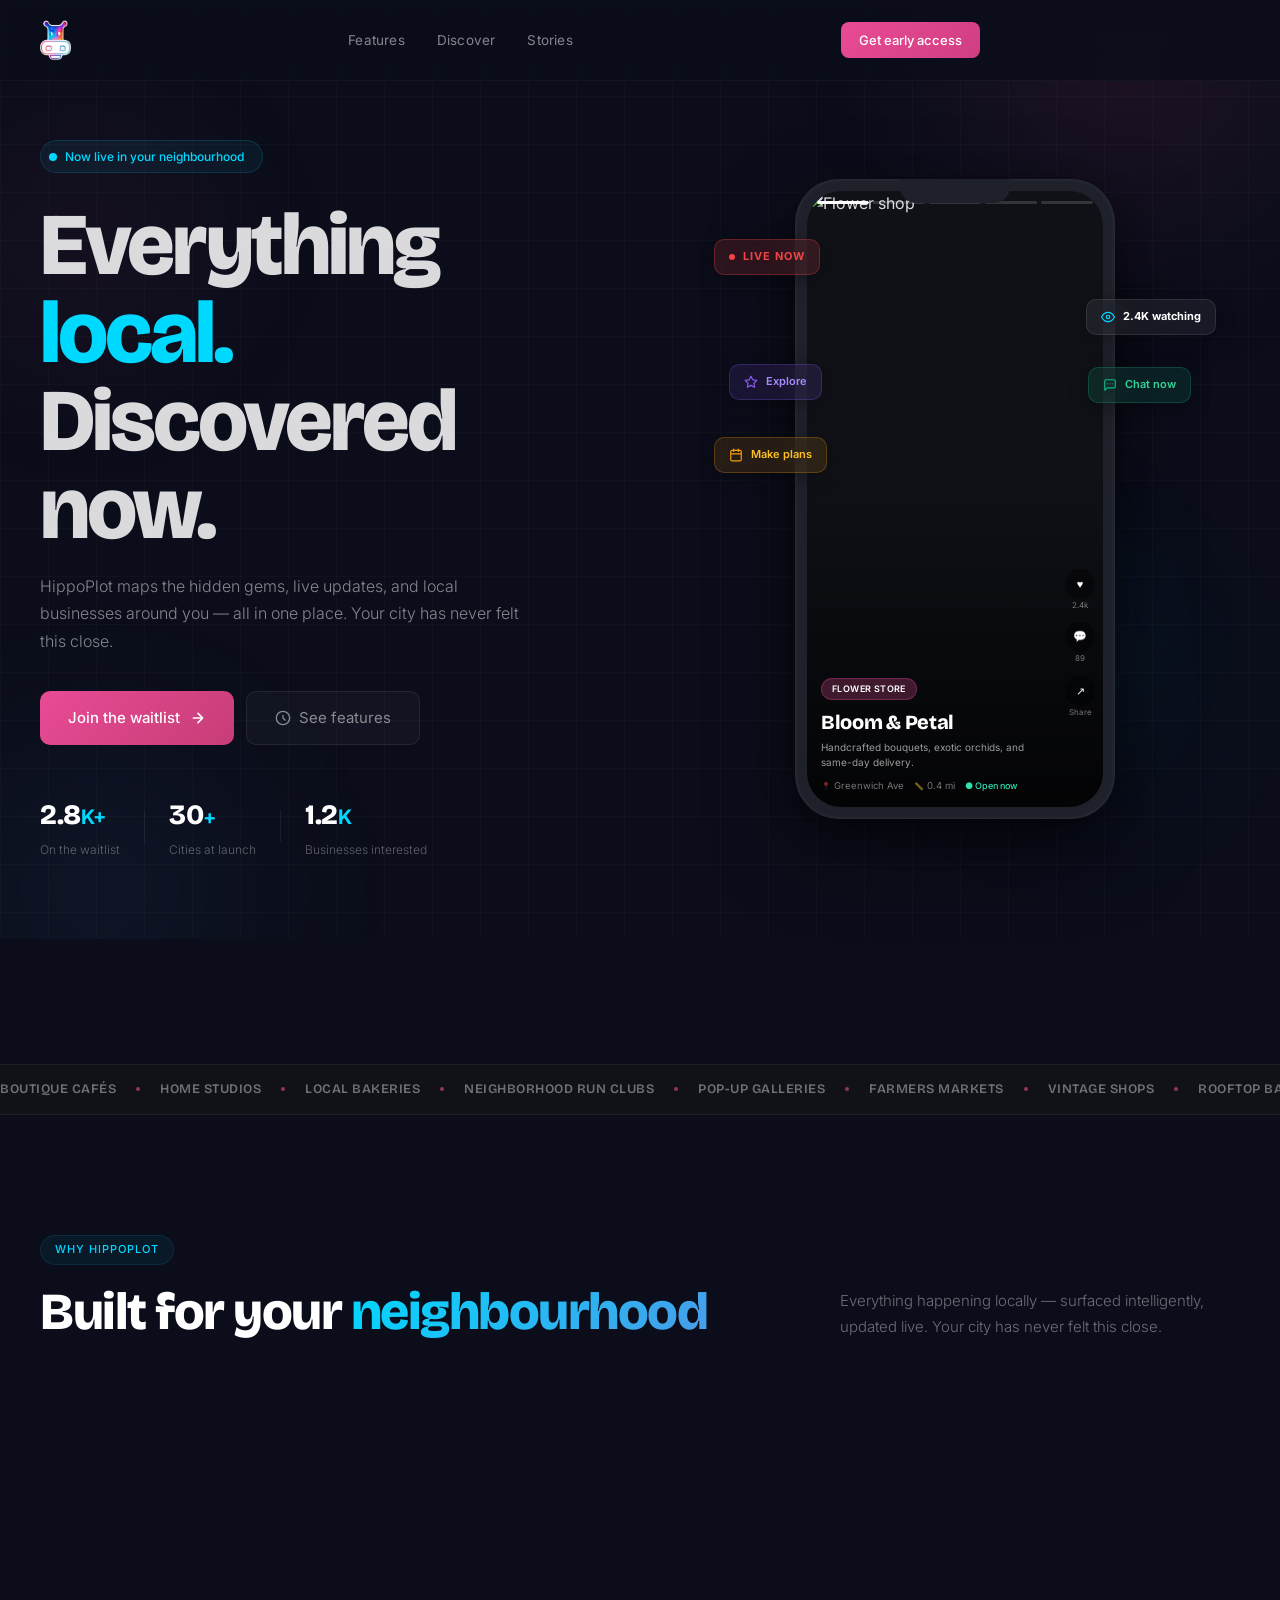
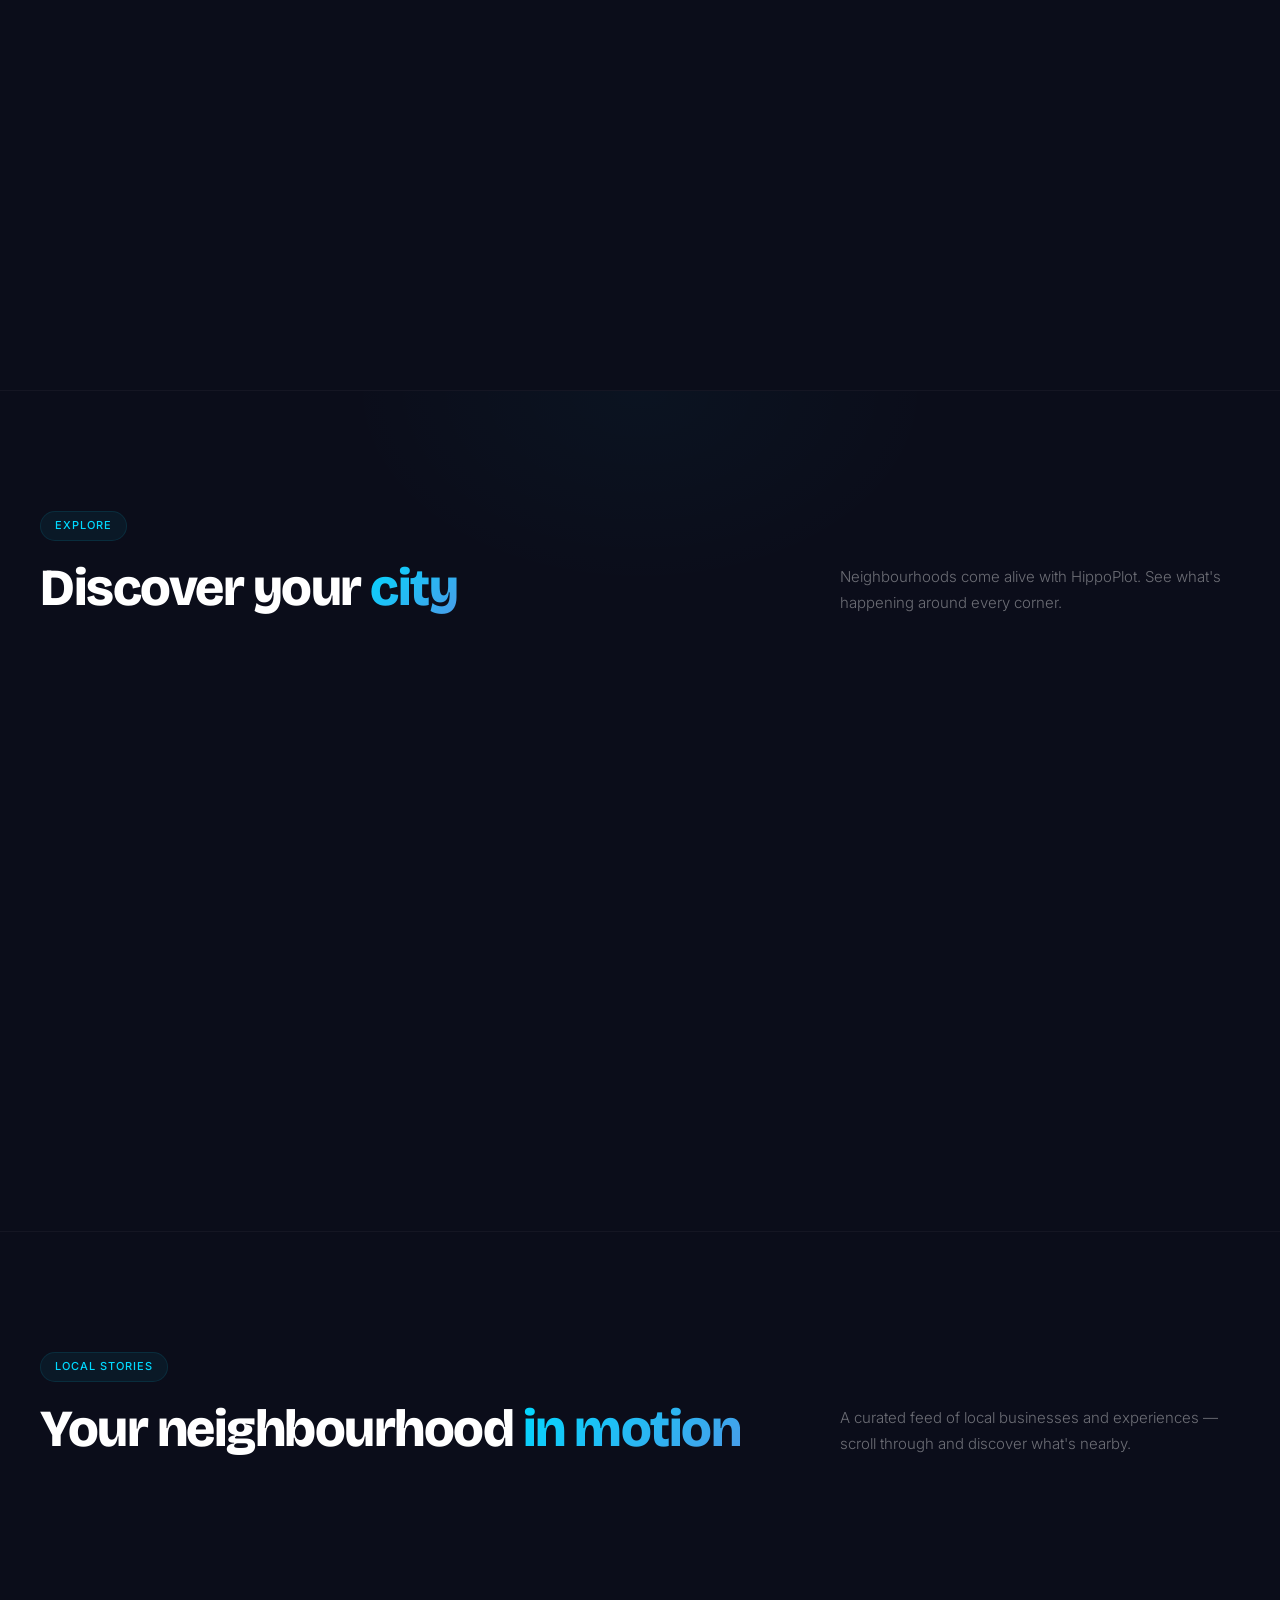
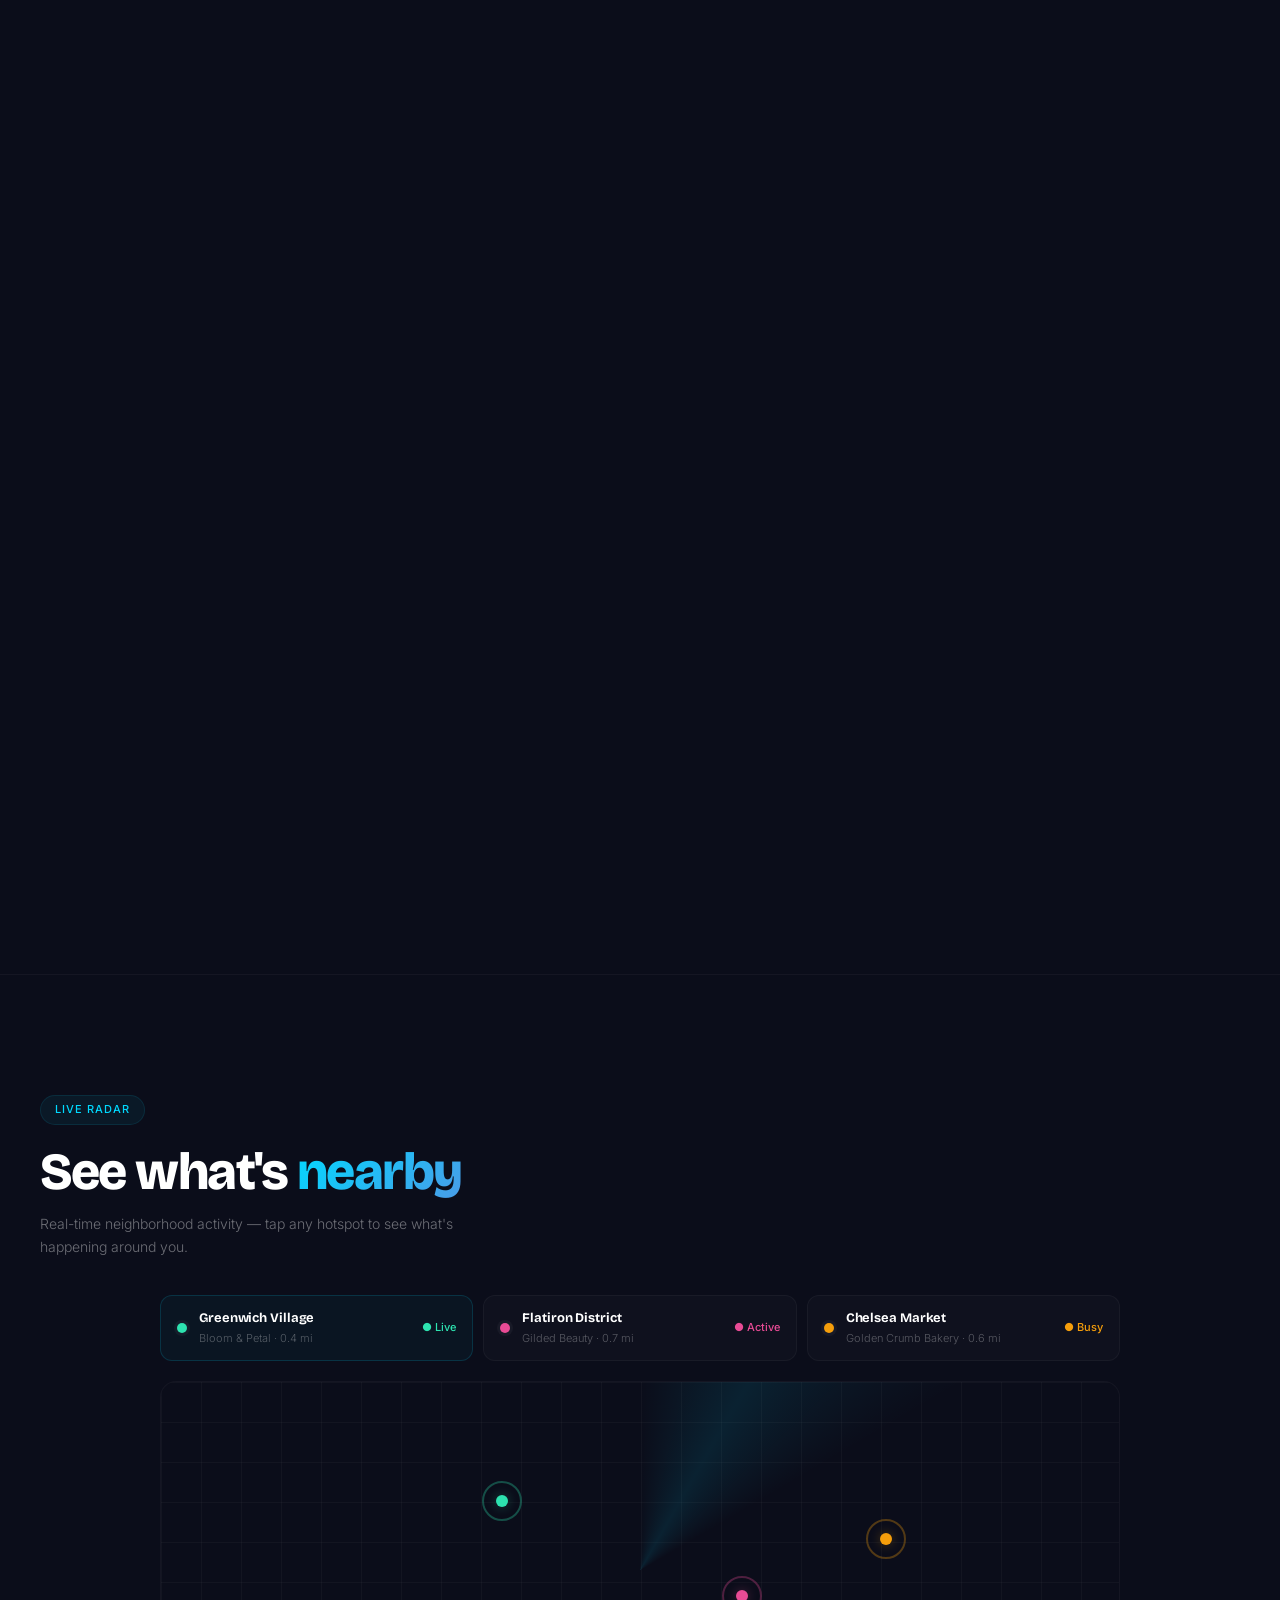
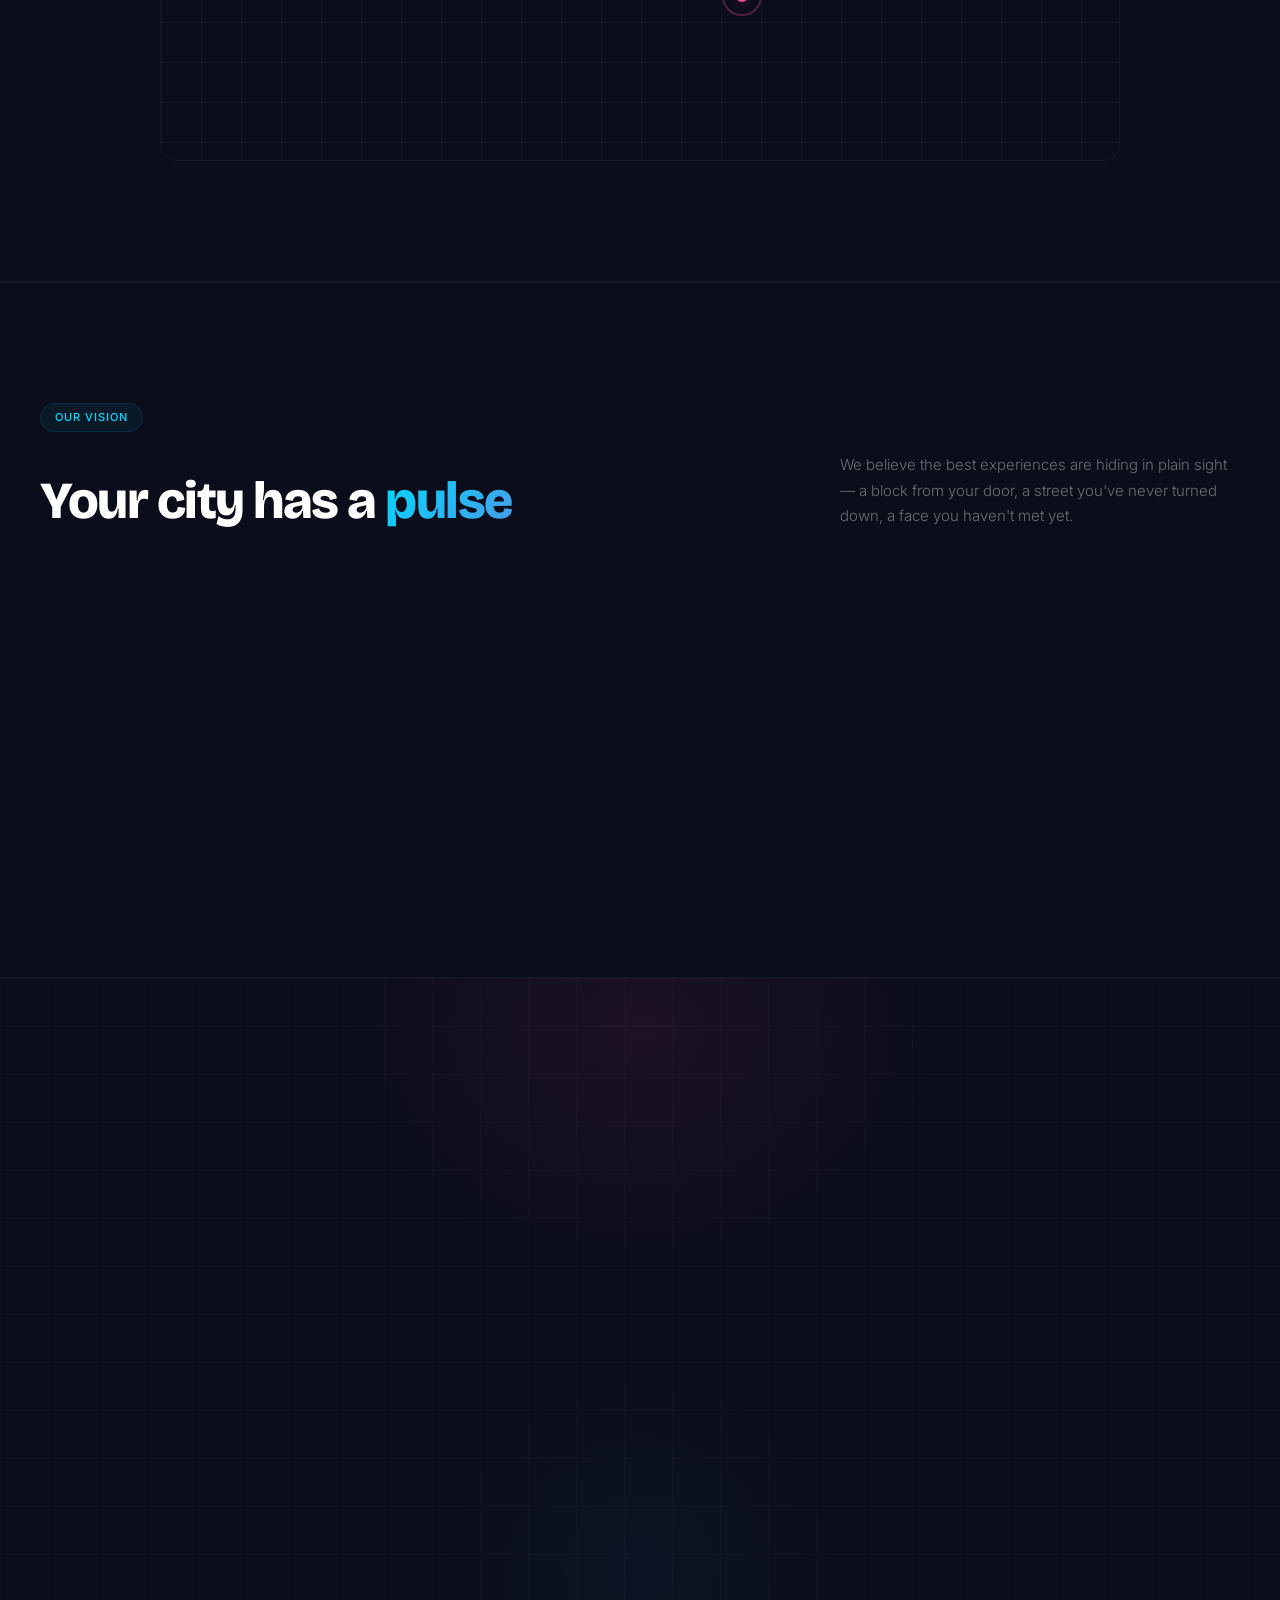
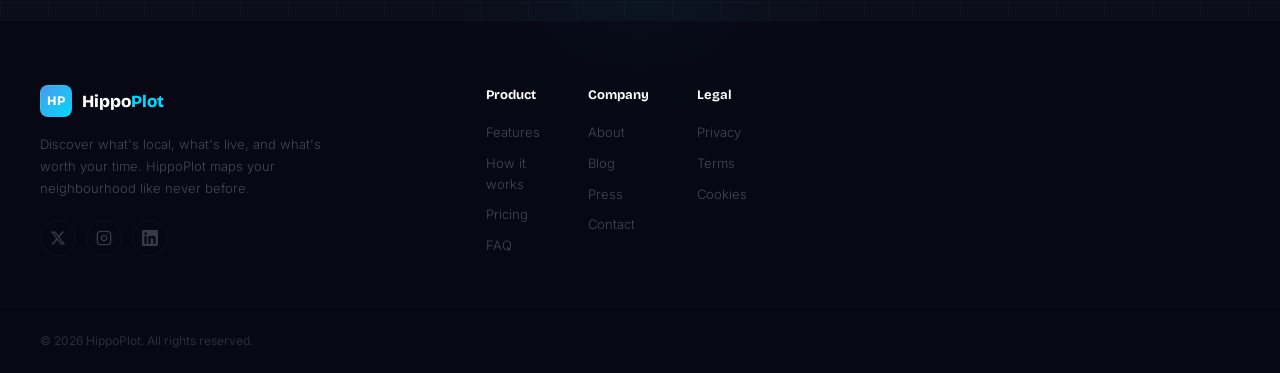
==== commit 9f7cb1d1: "logo size smaller" ====
--- a/index.html
+++ b/index.html
@@ -1474,8 +1474,8 @@
 <!-- NAV -->
 <nav id="navbar">
   <div class="nav-inner">
-<a class="nav-logo" href="#" style="display: flex; align-items: center; overflow: visible; width: auto;">
-  <img src="HippoPlot-logo.png" alt="Hippoplot Logo" style="height: 65px; width: auto; object-fit: contain; max-height: none !important; transform: scale(1.4); transform-origin: left center; margin-right: 20px;">
+<a class="nav-logo" href="#" style="display: flex; align-items: center; height: 100%;">
+  <img src="HippoPlot-logo.png" alt="Hippoplot Logo" style="height: 48px; width: auto; object-fit: contain; max-height: none;">
 </a>
     <ul class="nav-links">
       <li><a href="#features">Features</a></li>
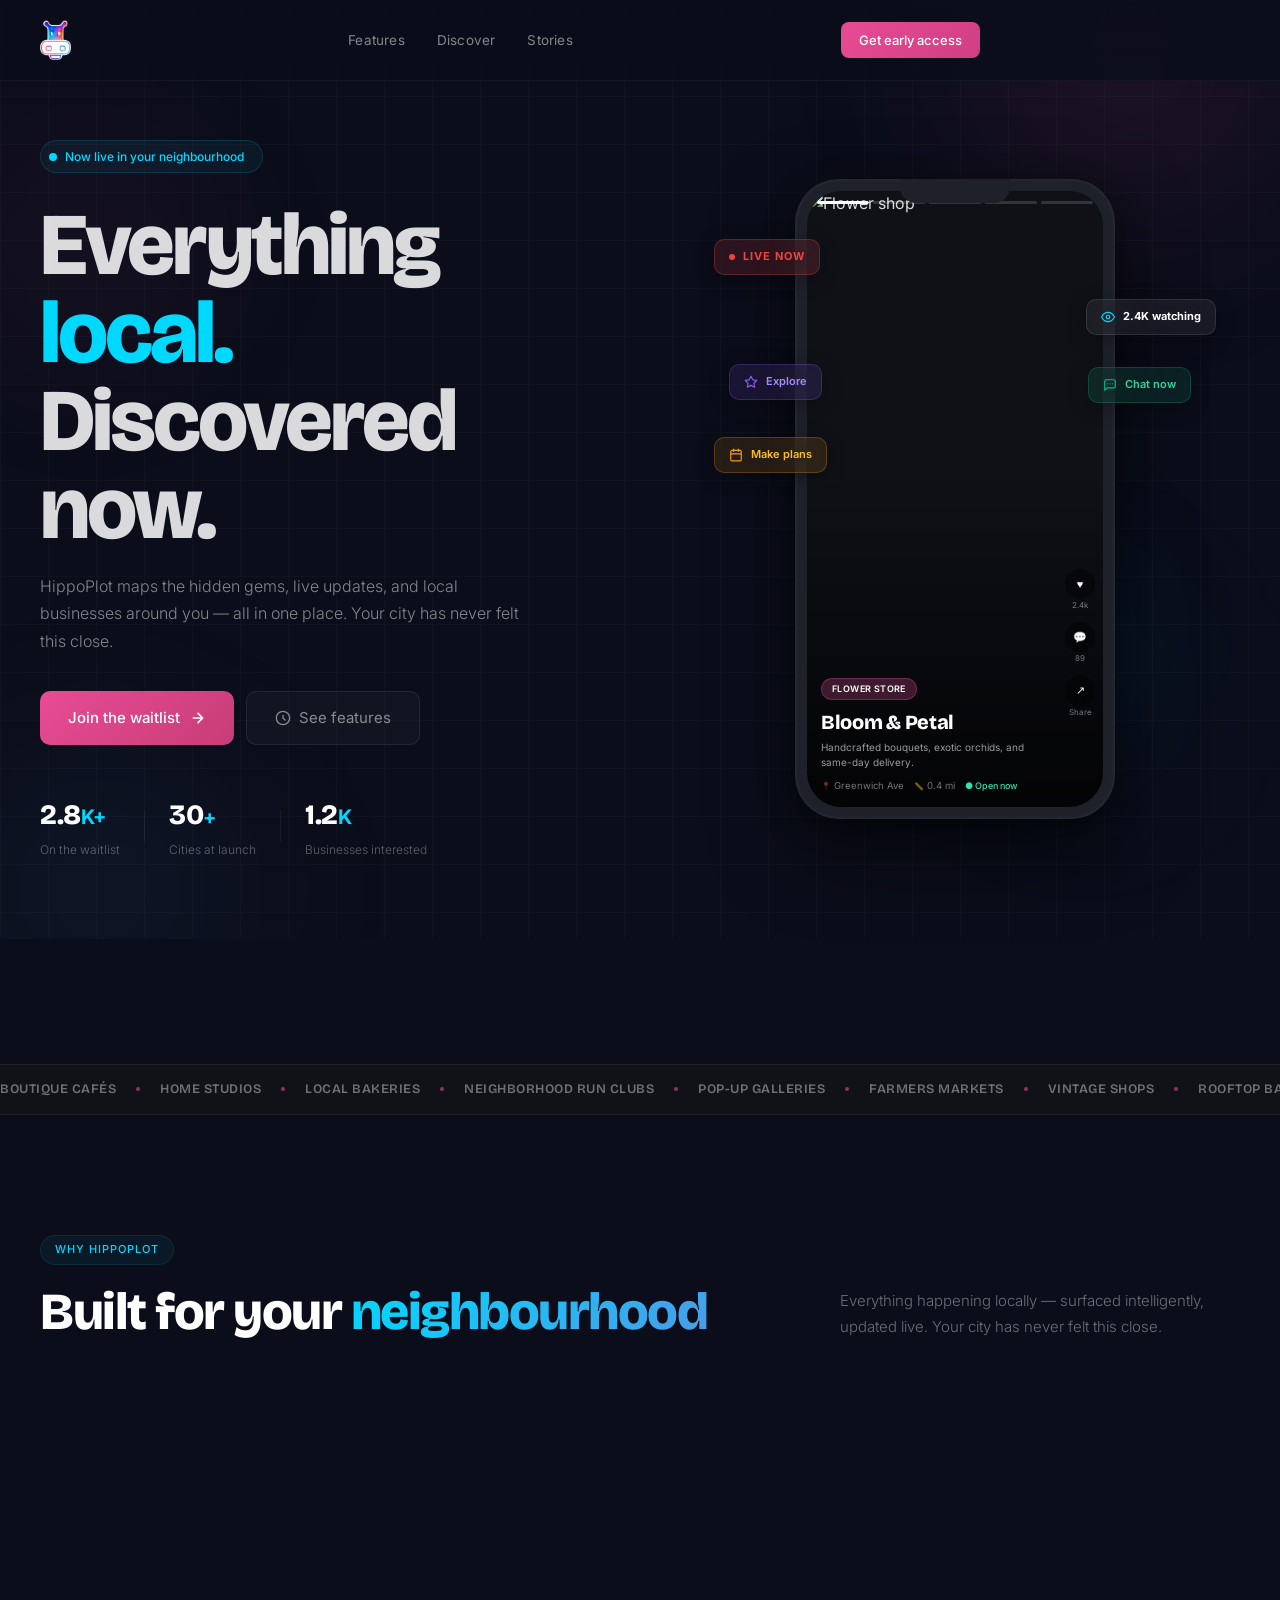
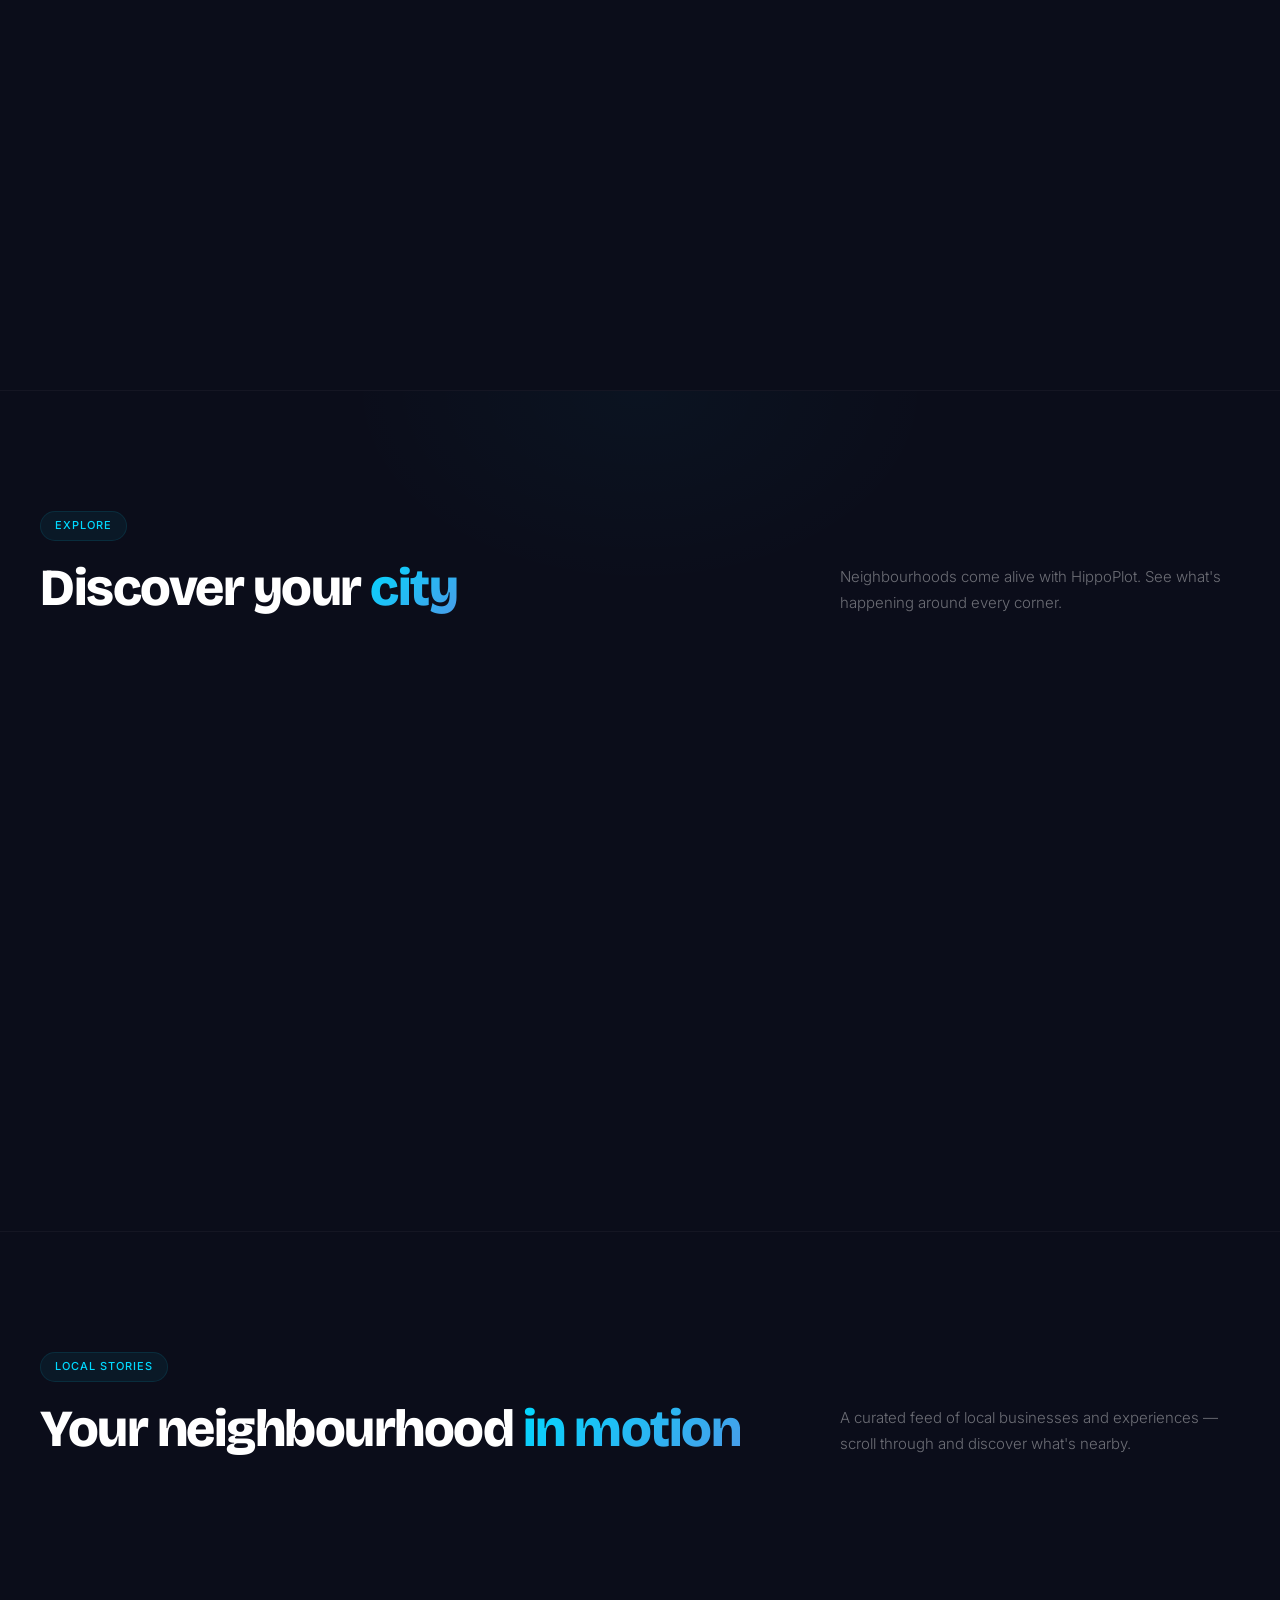
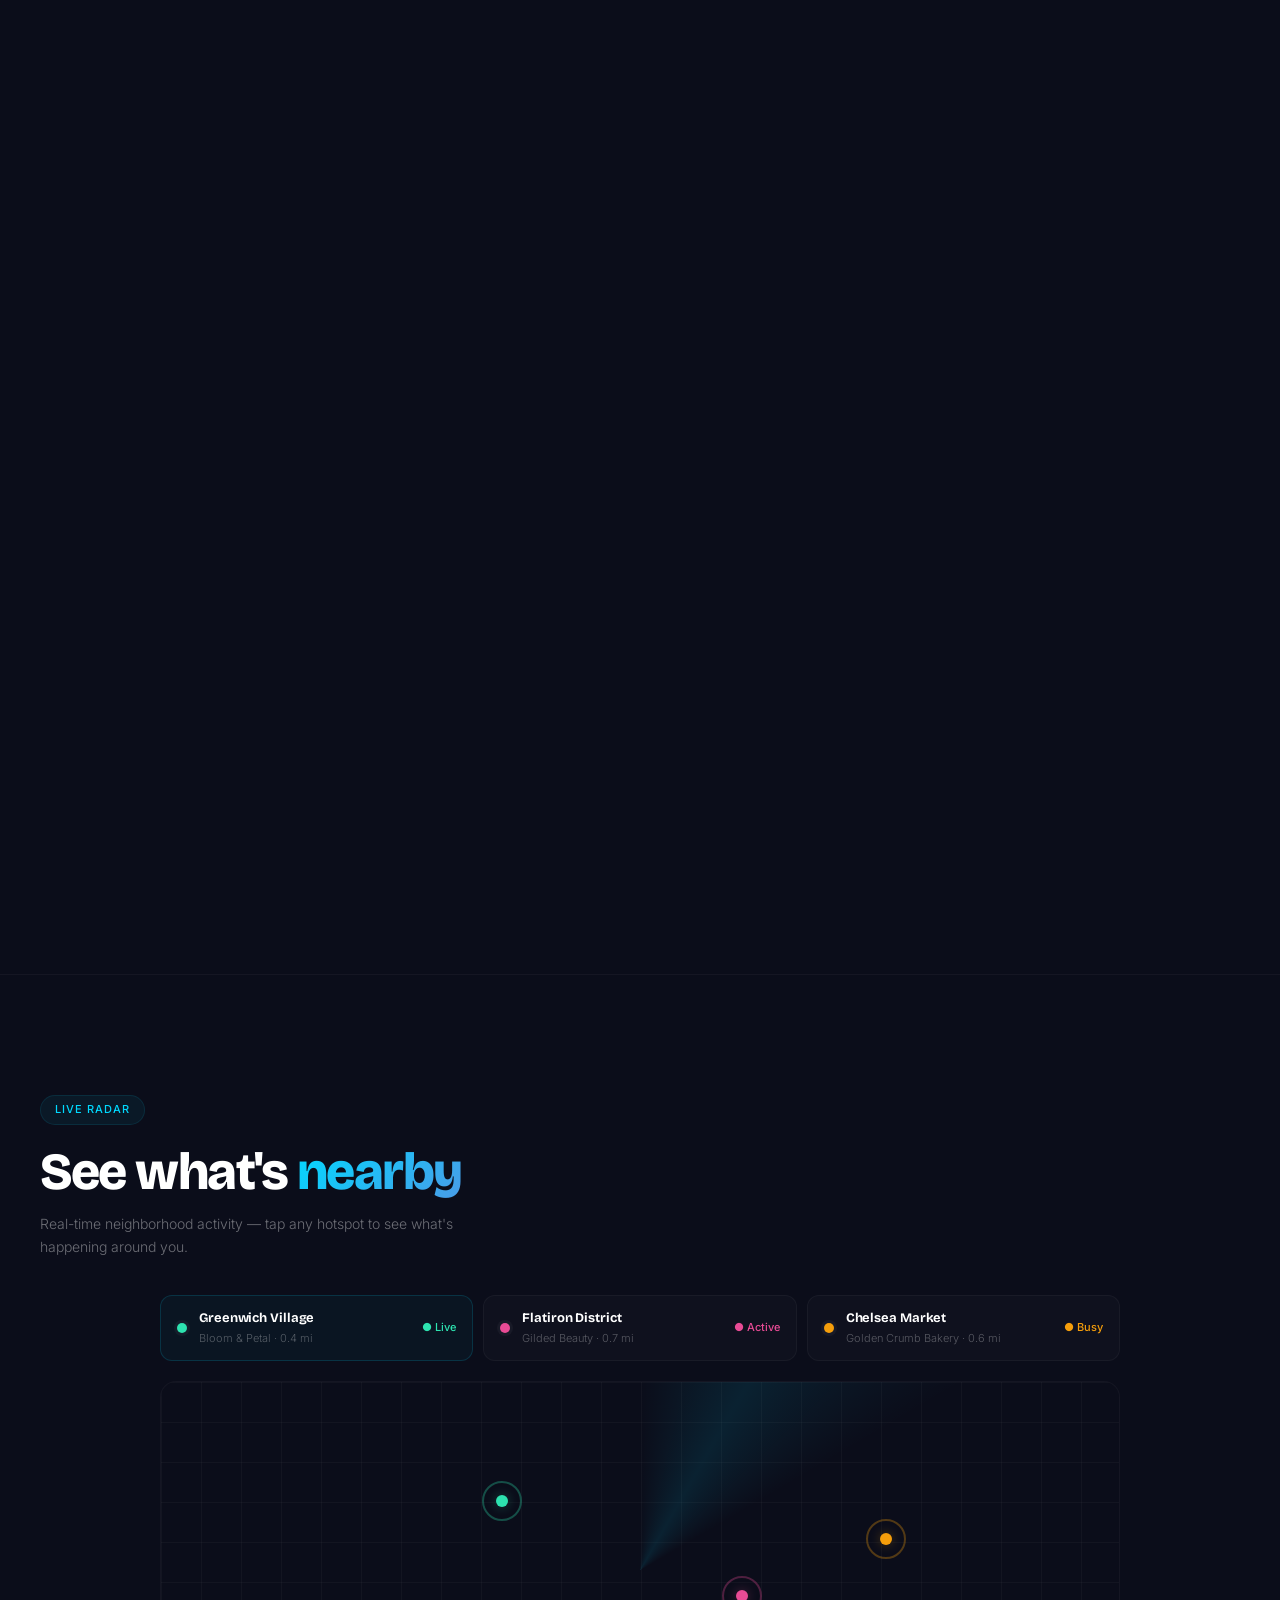
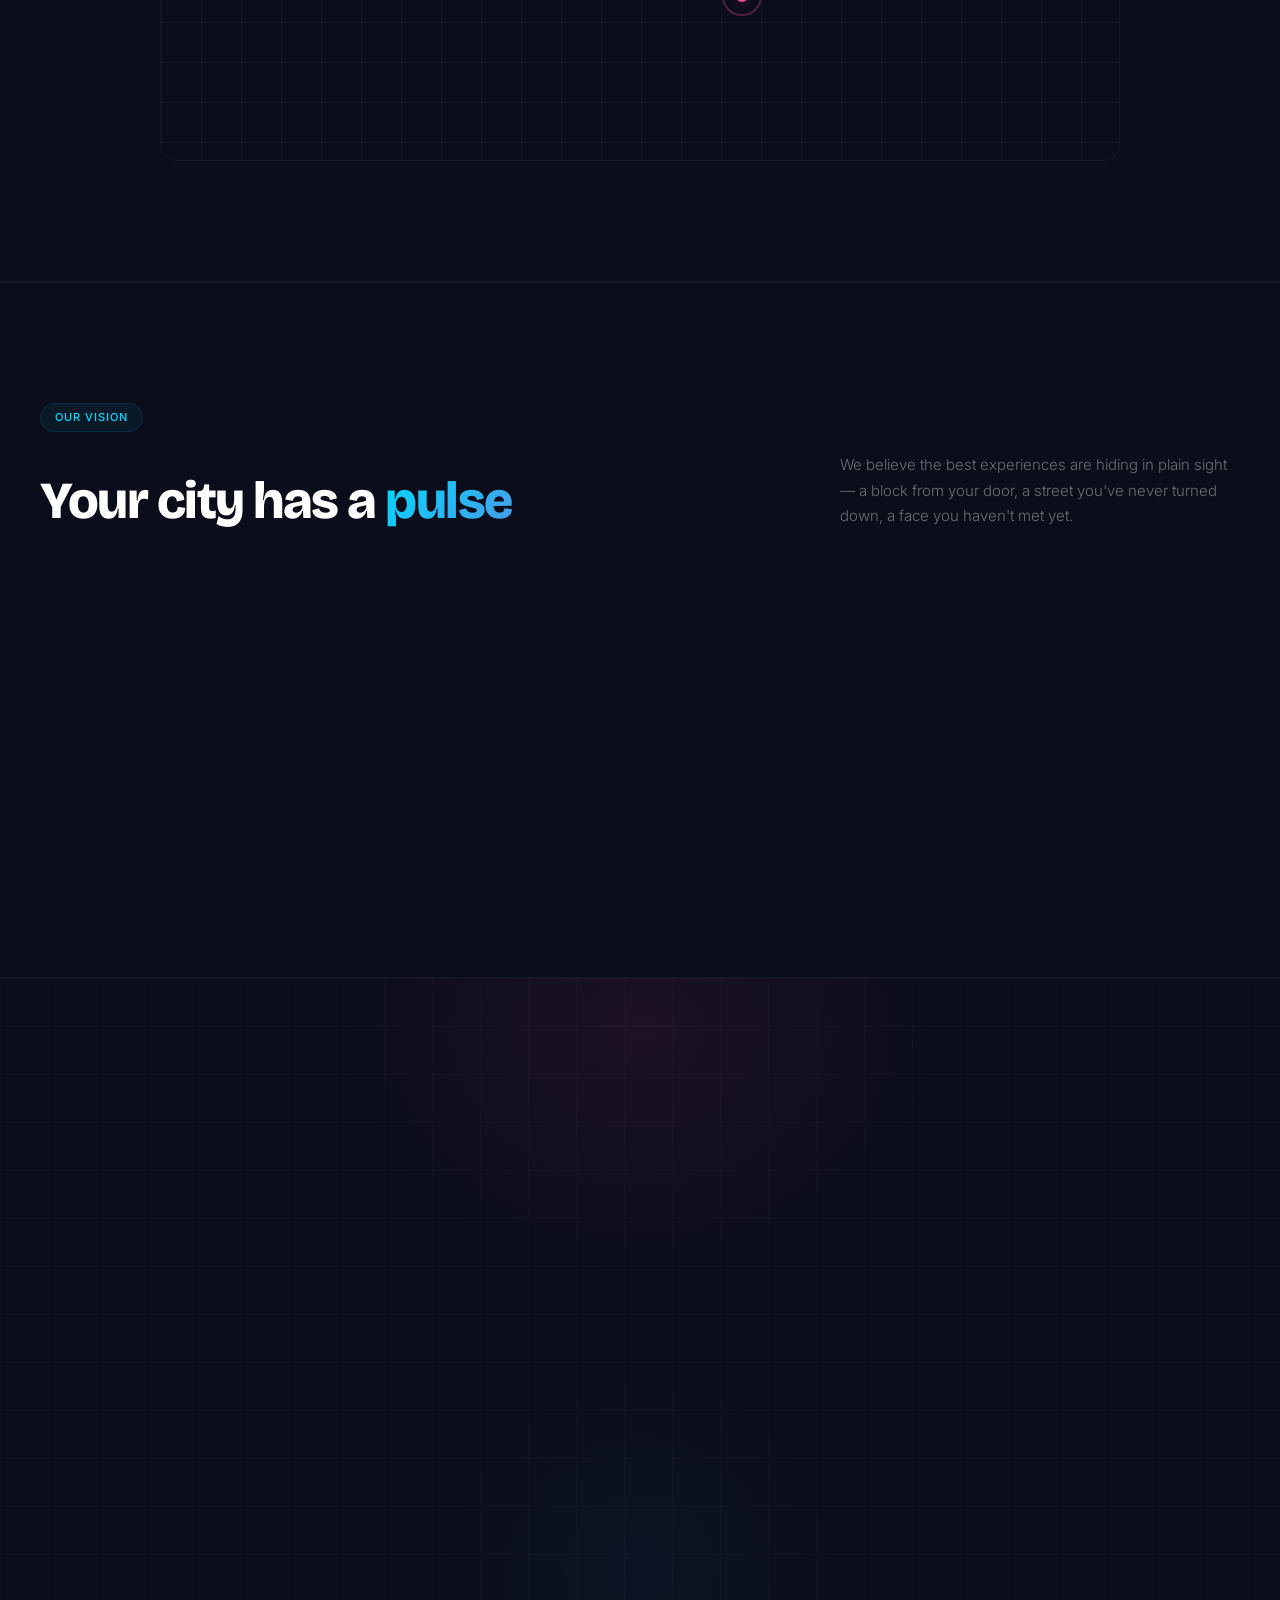
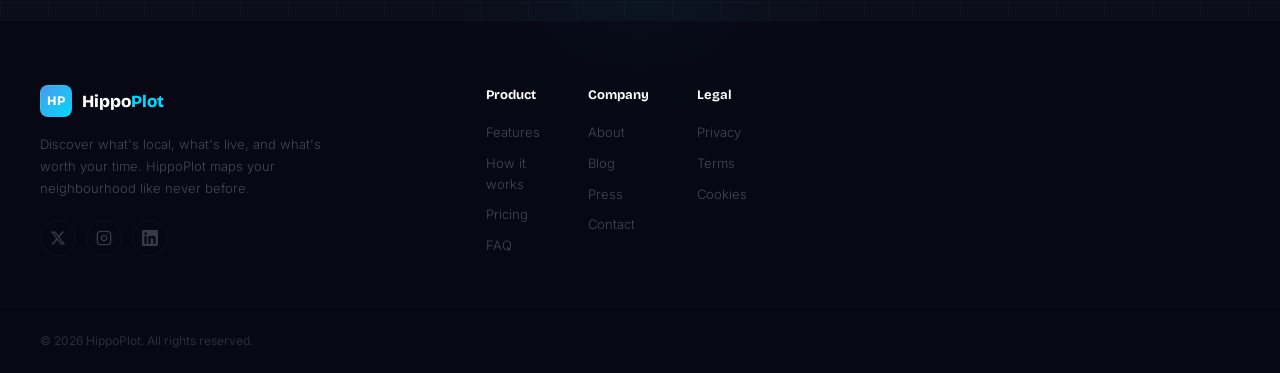
==== commit d03366dd: "added Get early access button" ====
--- a/index.html
+++ b/index.html
@@ -2060,6 +2060,7 @@
       </div>
       <div class="cta-input-row">
         <input type="email" placeholder="Enter your email address" id="cta-email">
+         <button id="cta-submit">Get early access</button>
       </div>
       <div class="cta-success" id="cta-success">You're on the list! We'll be in touch.</div>
     </div>
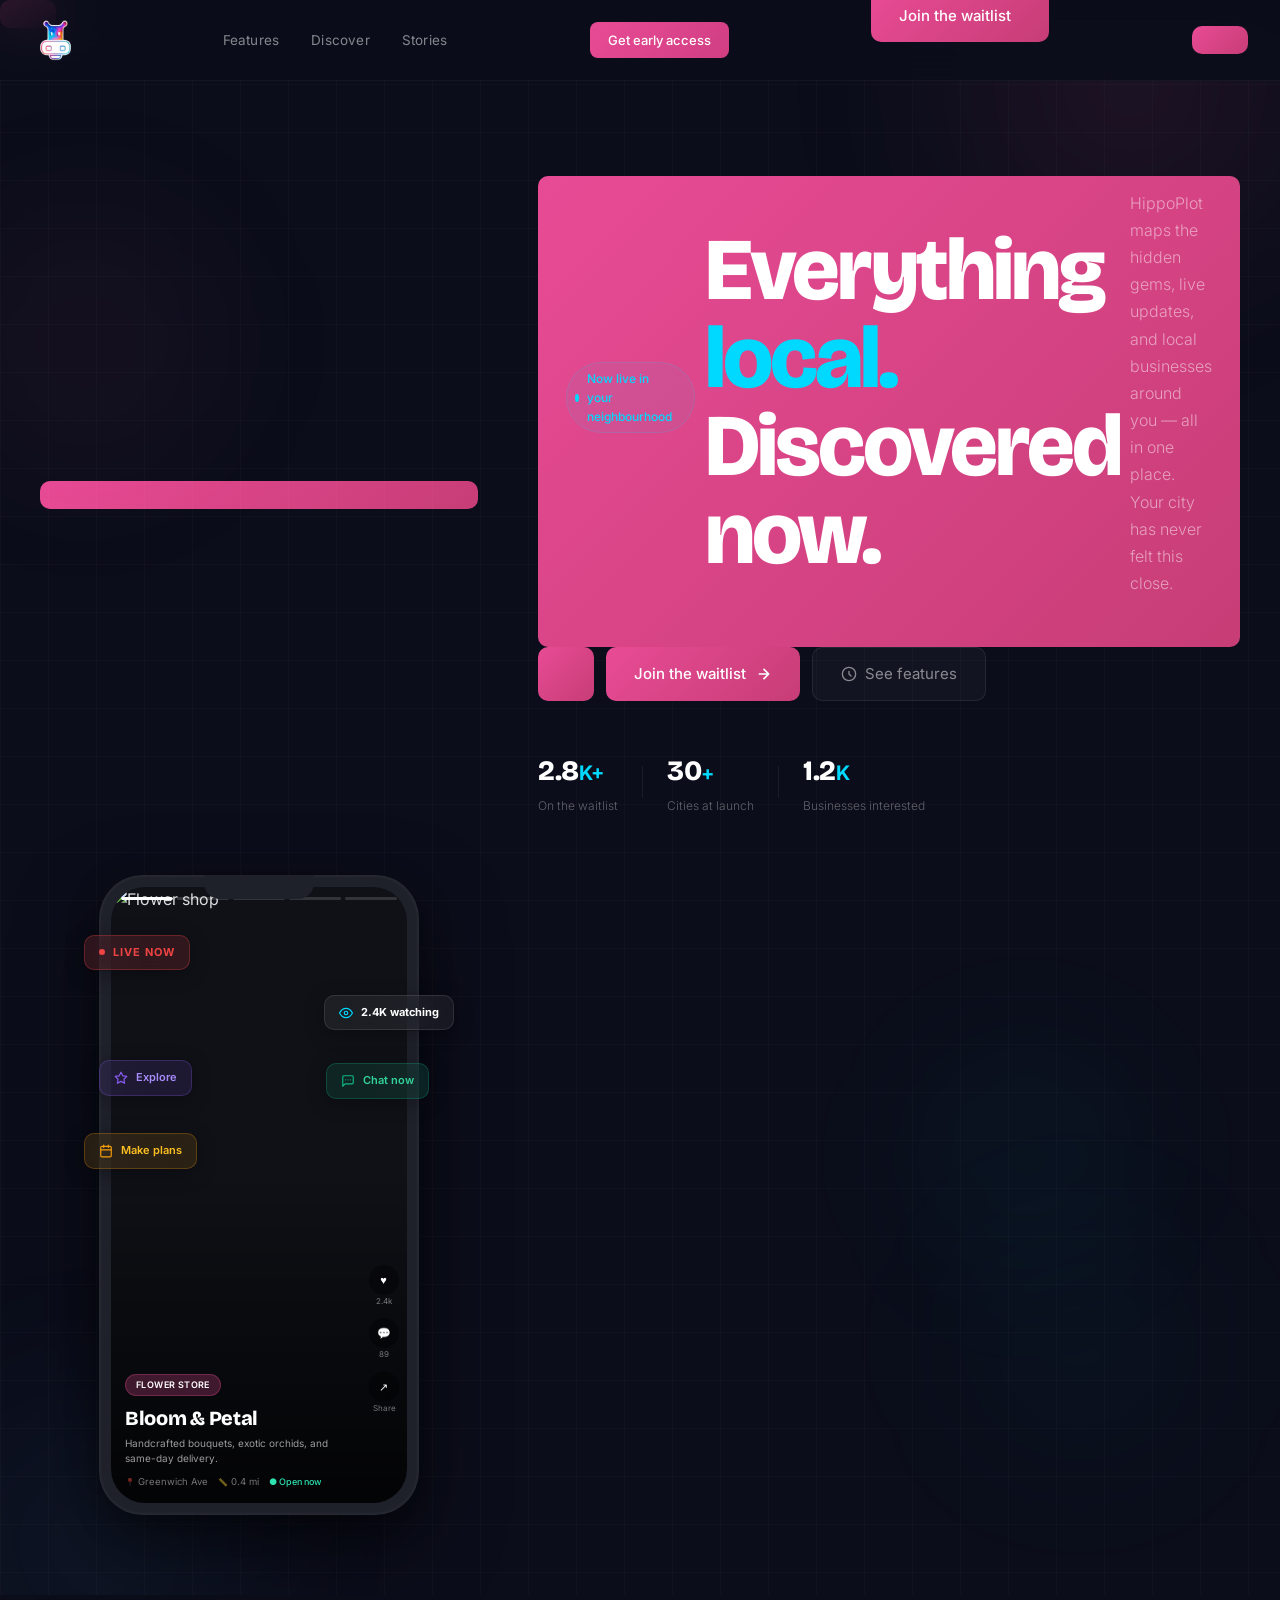
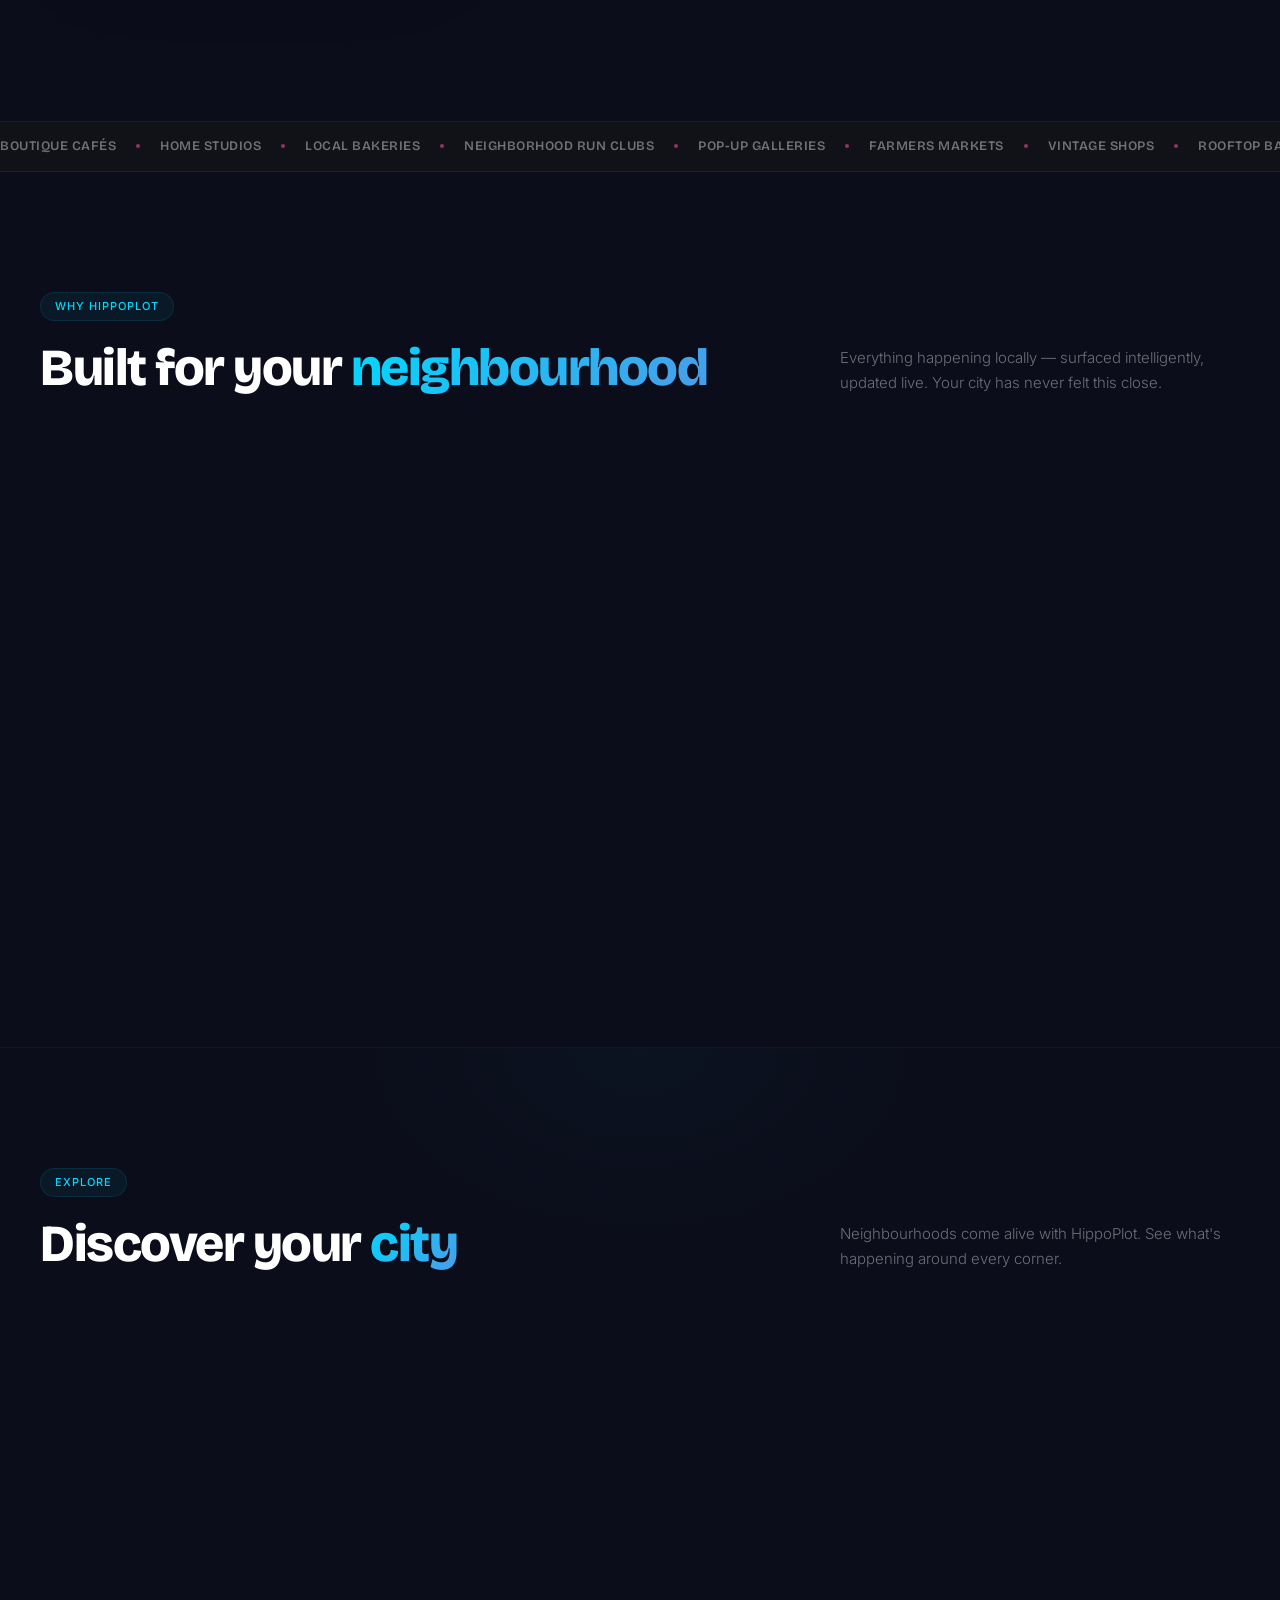
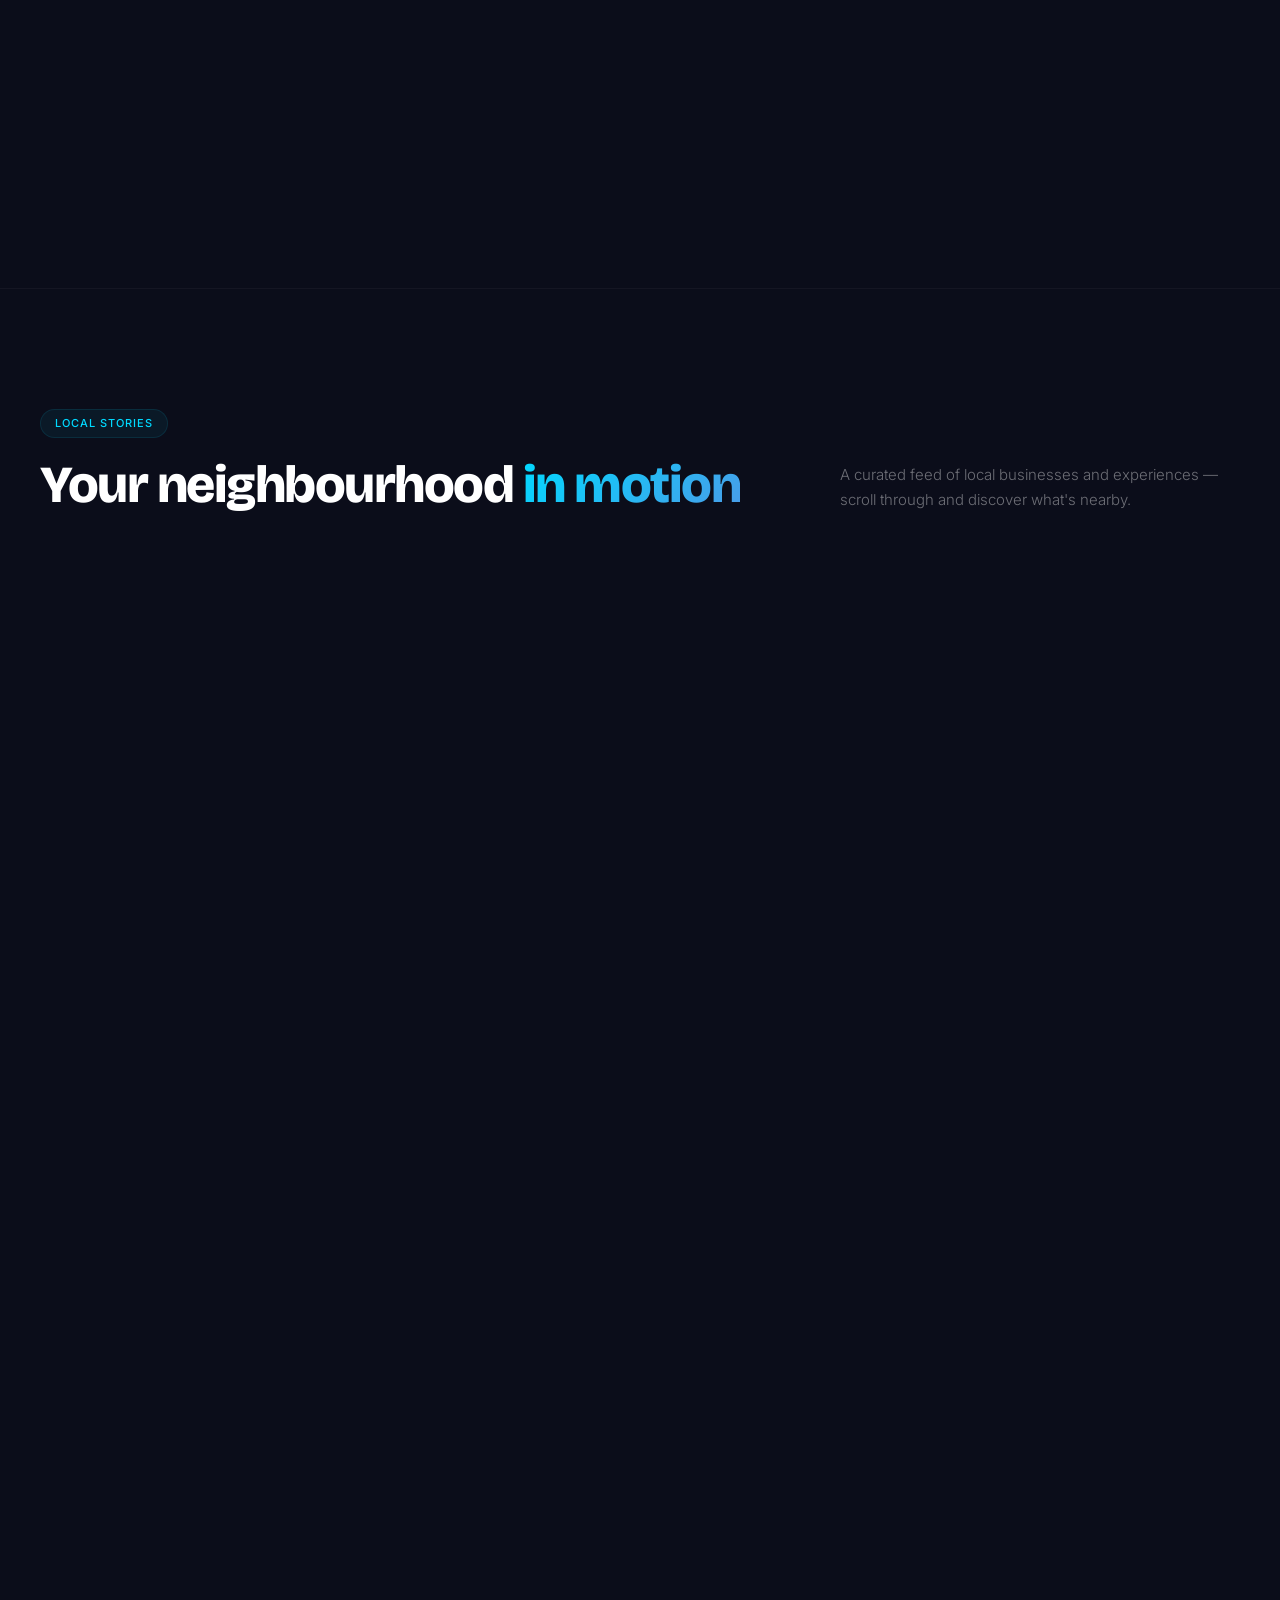
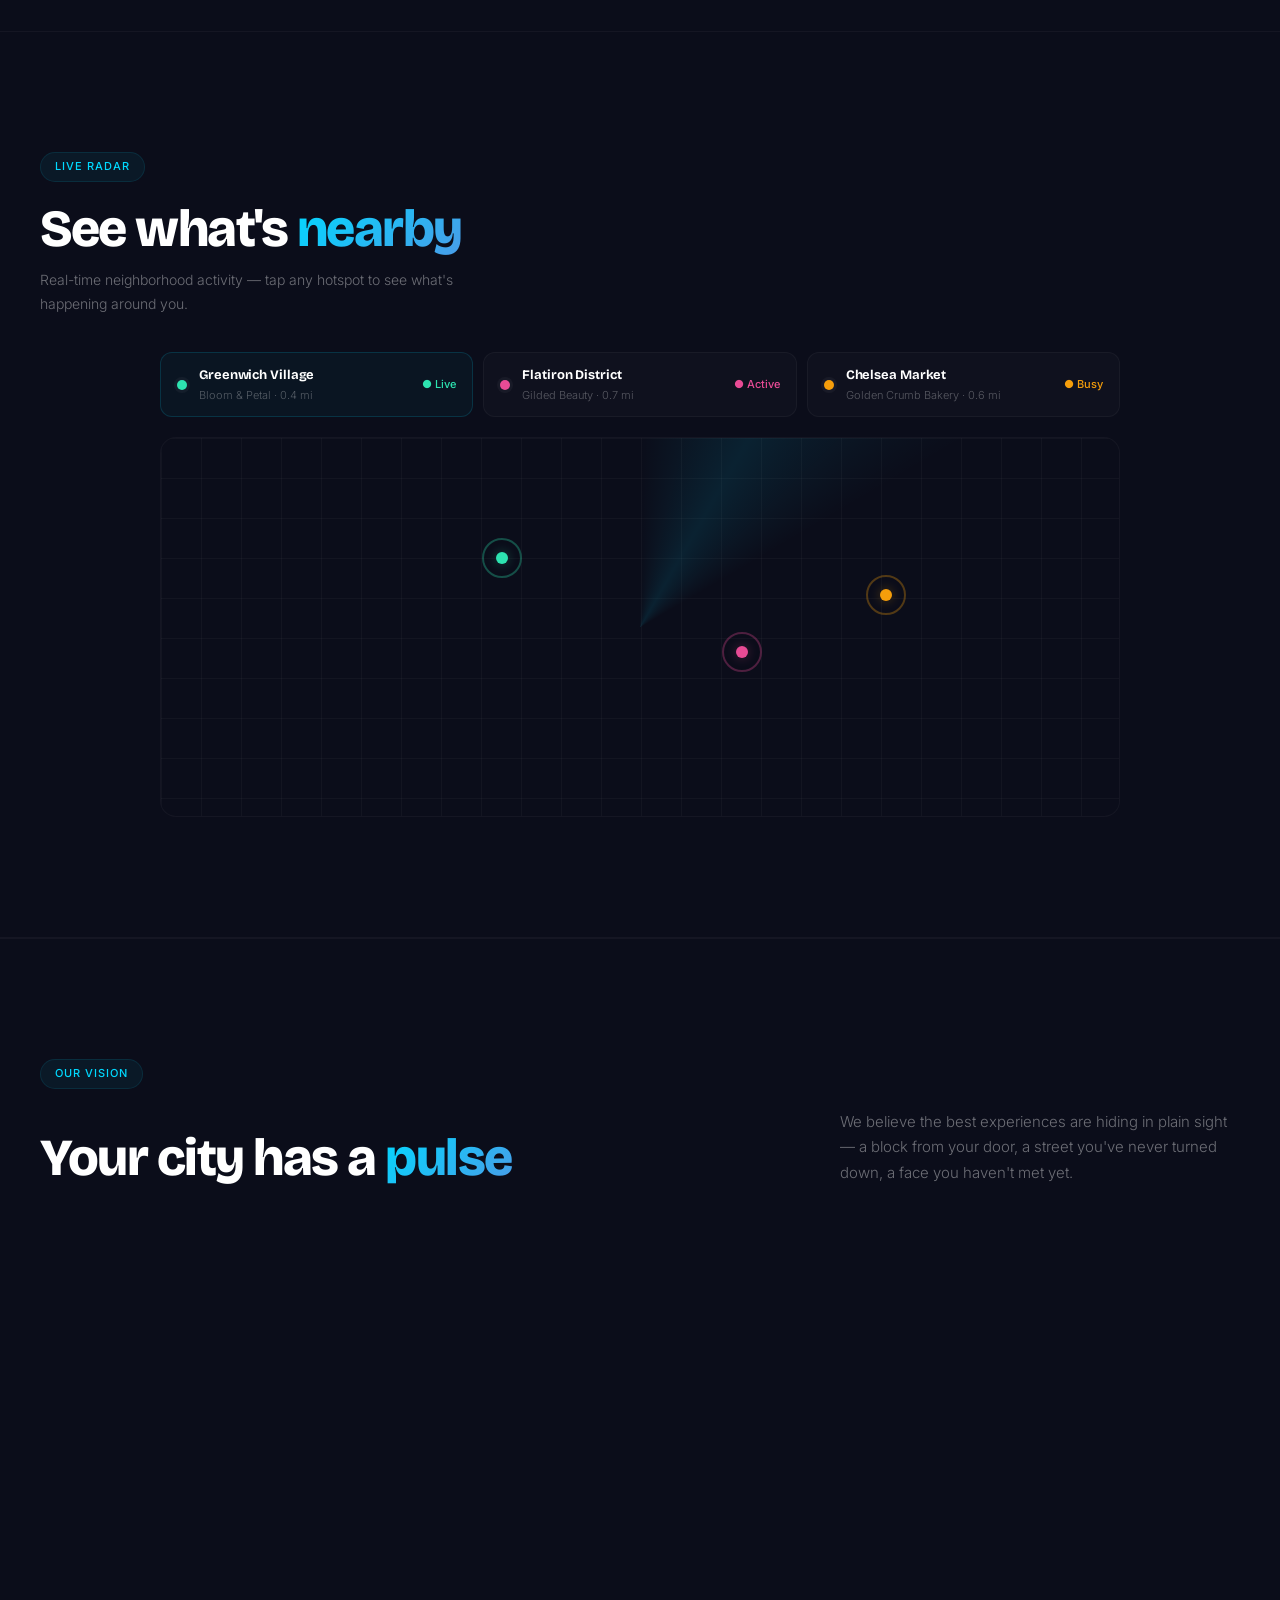
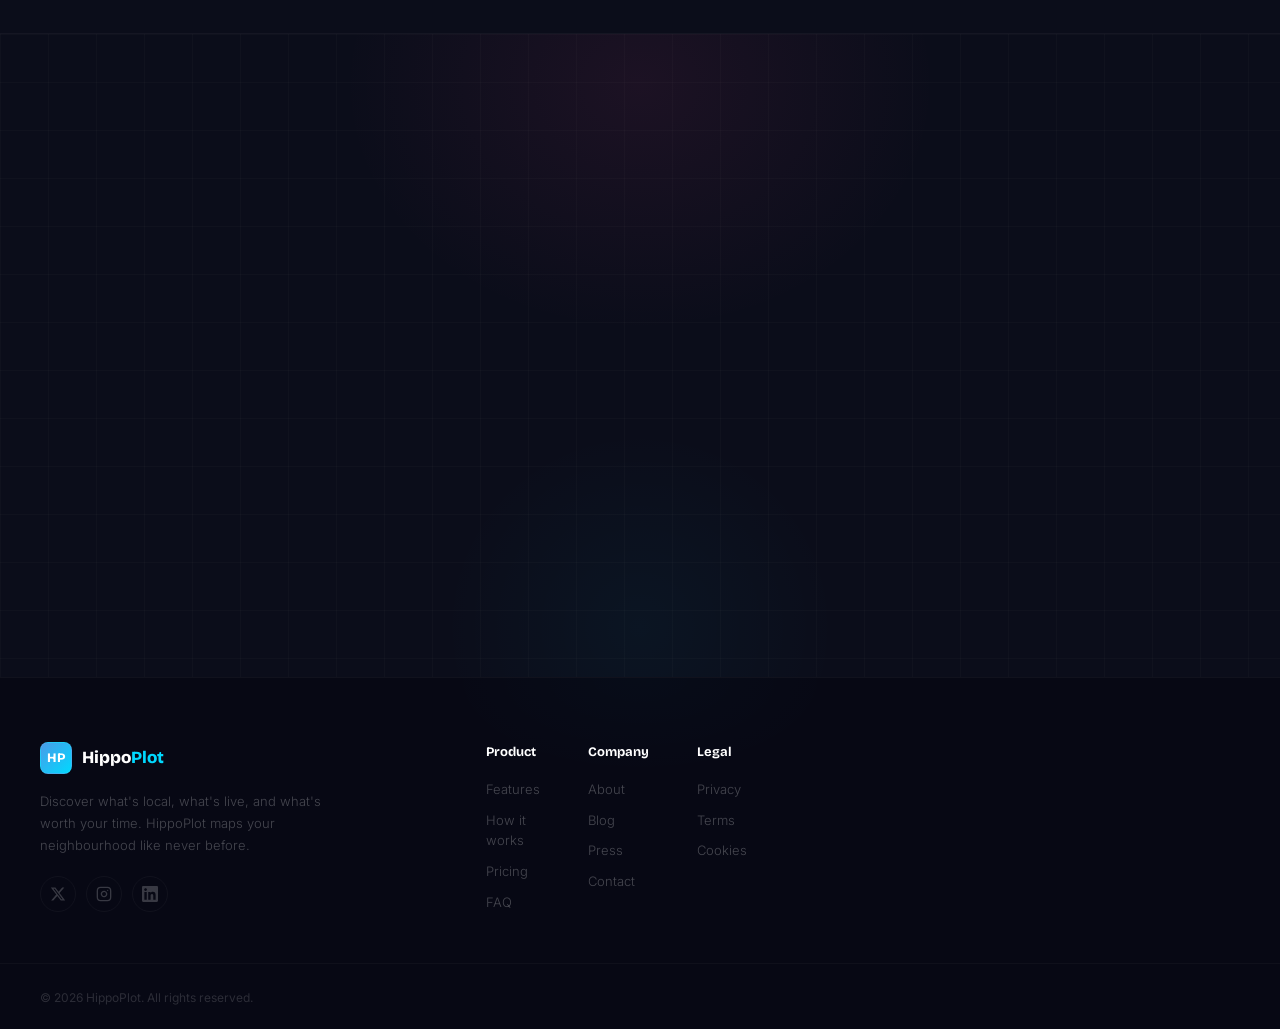
==== commit e77d192a: "update get early access" ====
--- a/index.html
+++ b/index.html
@@ -1485,6 +1485,9 @@
        <div class="nav-right">
        <button class="n-solid">Get early access</button>
     </div>
+     <div class="hero-actions" id="hero-actions">
+      <a class="btn-primary" href="#cta">
+        <span>Join the waitlist</span>
     <div class="nav-right">
     </div>
     <button class="nav-mobile-toggle" id="mobile-toggle" aria-label="Menu">
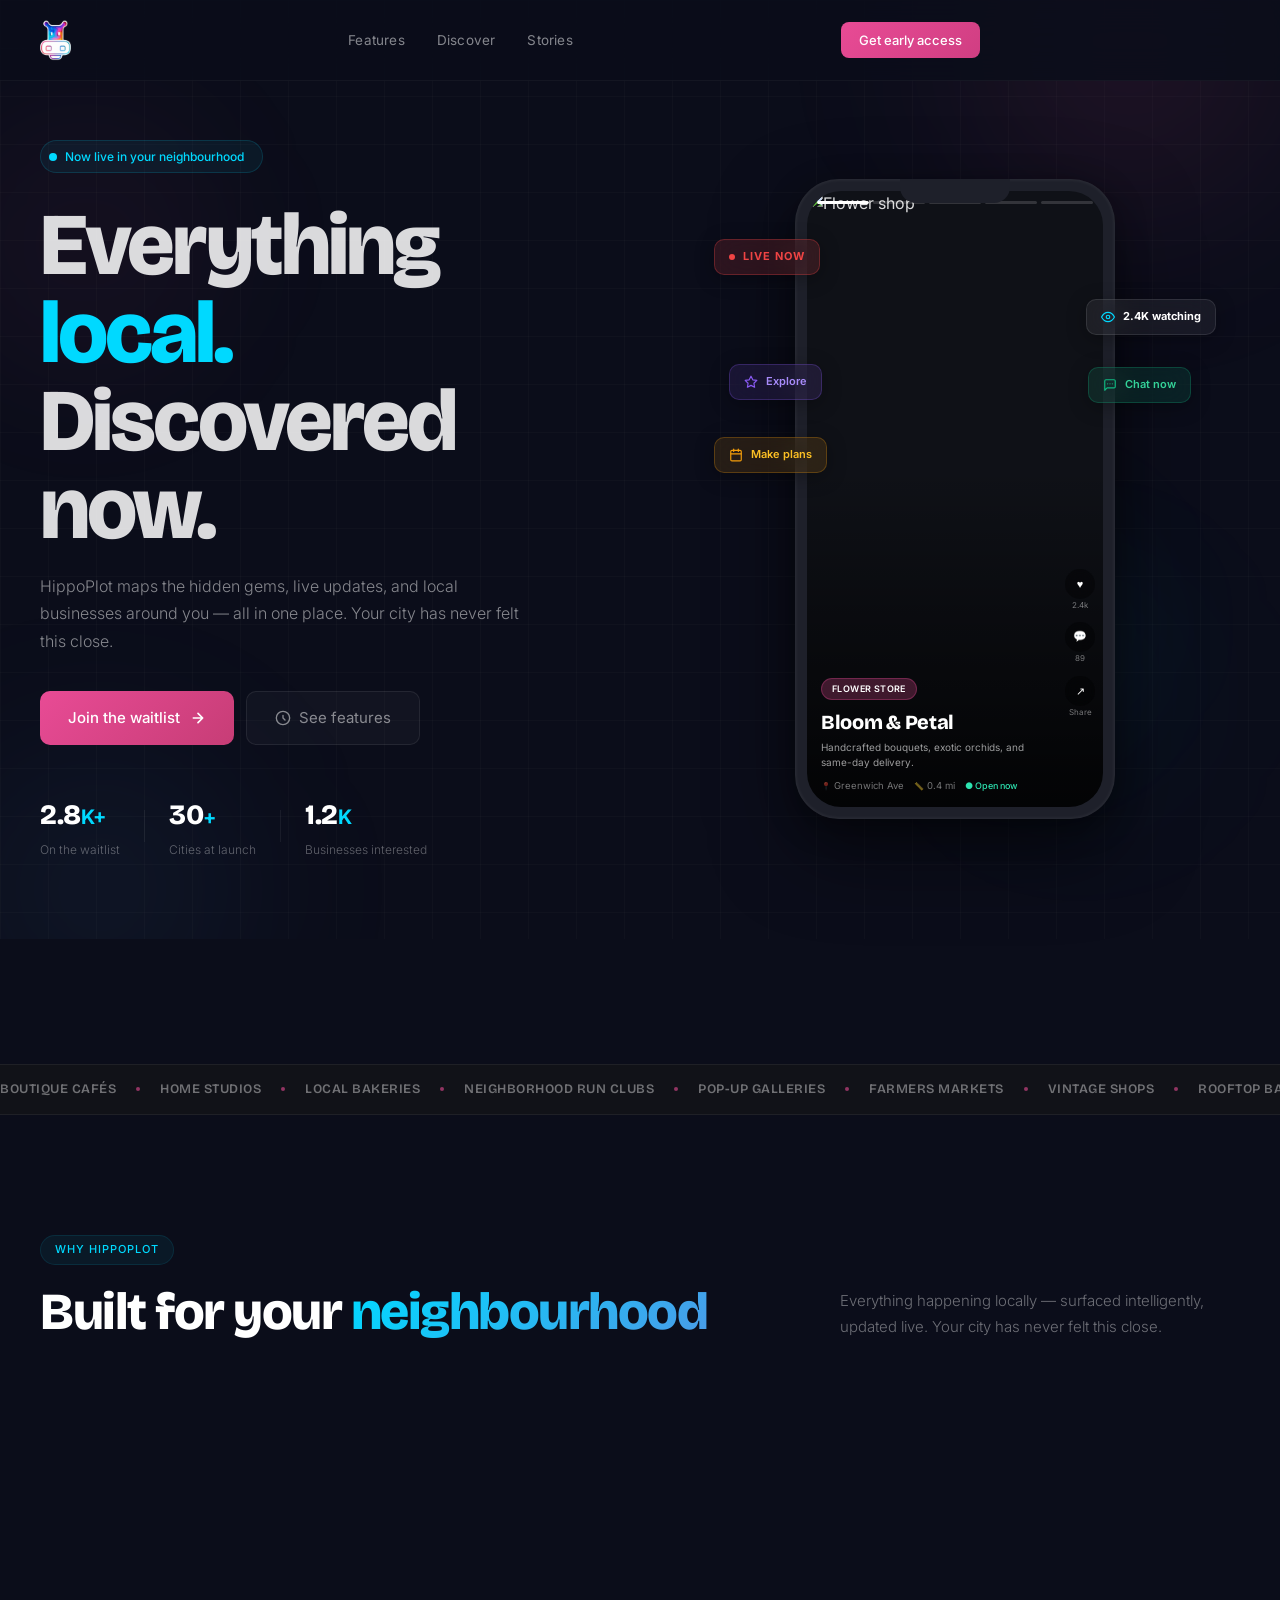
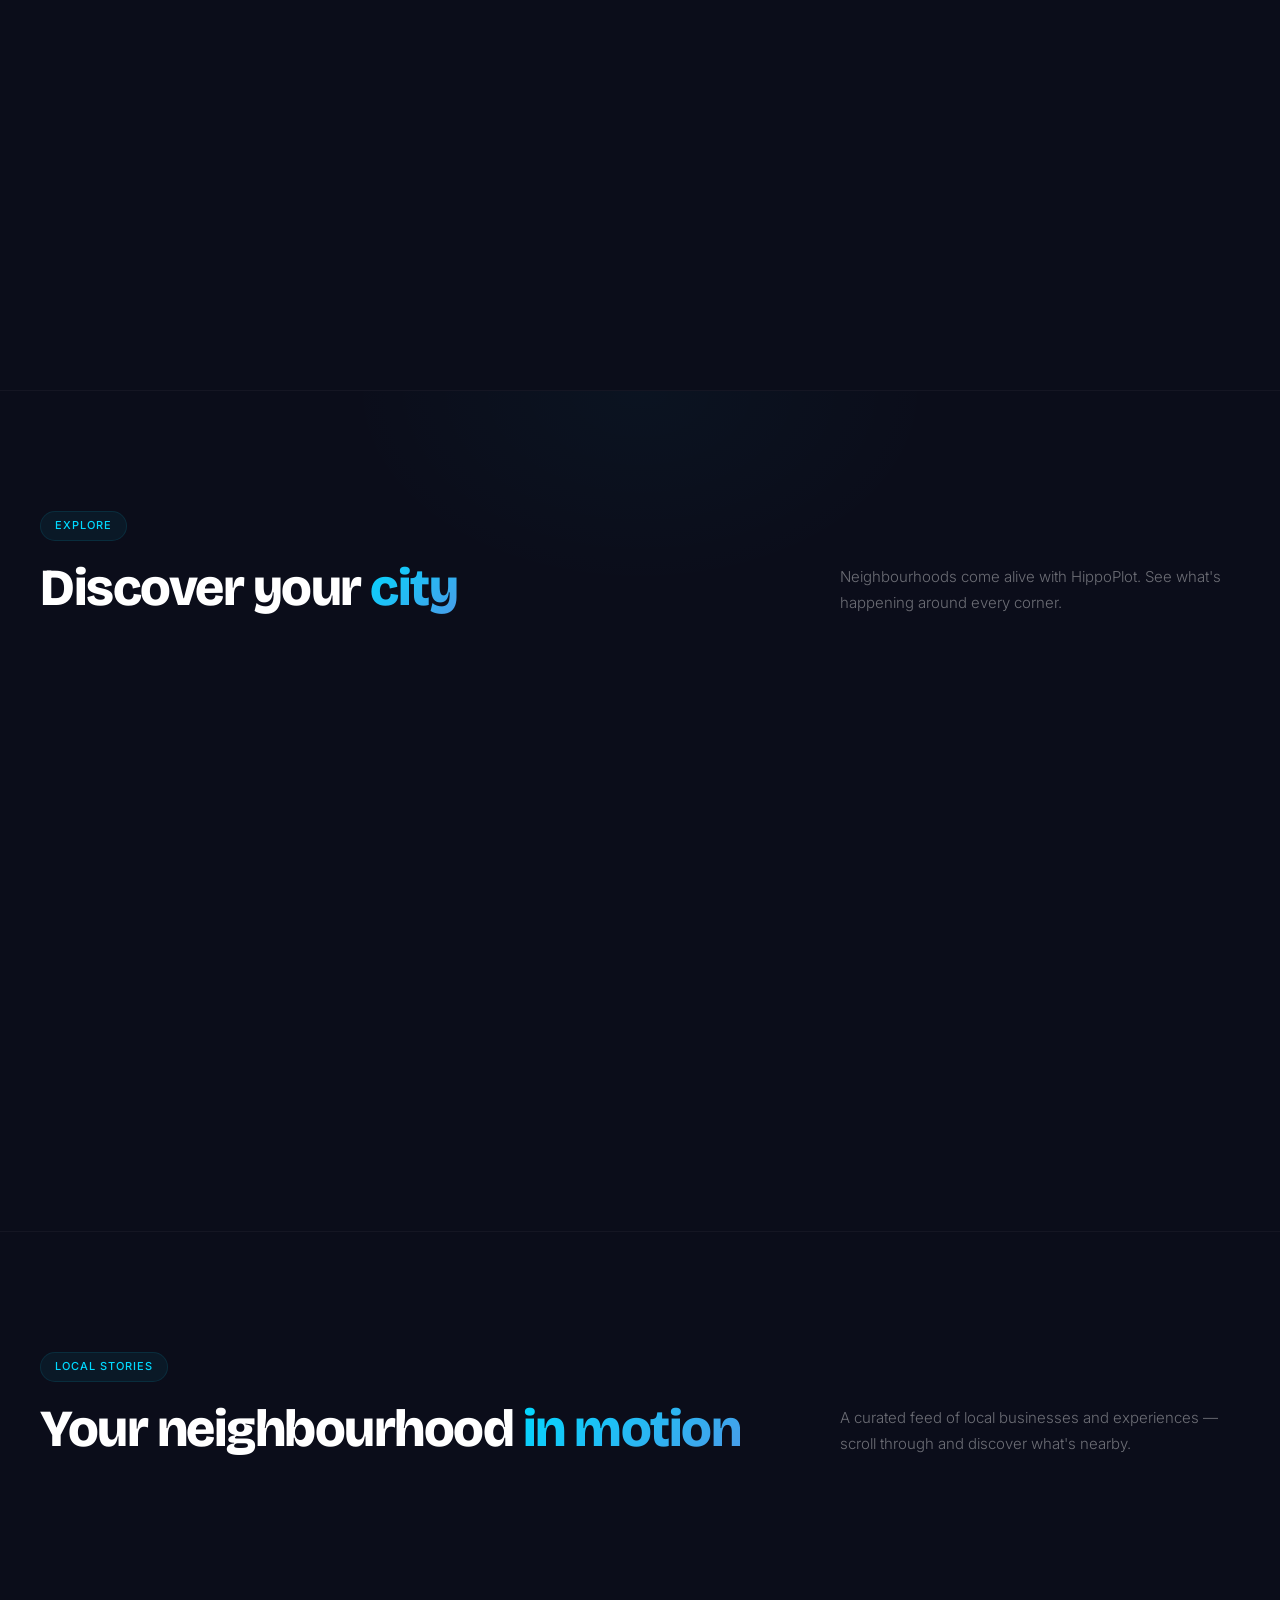
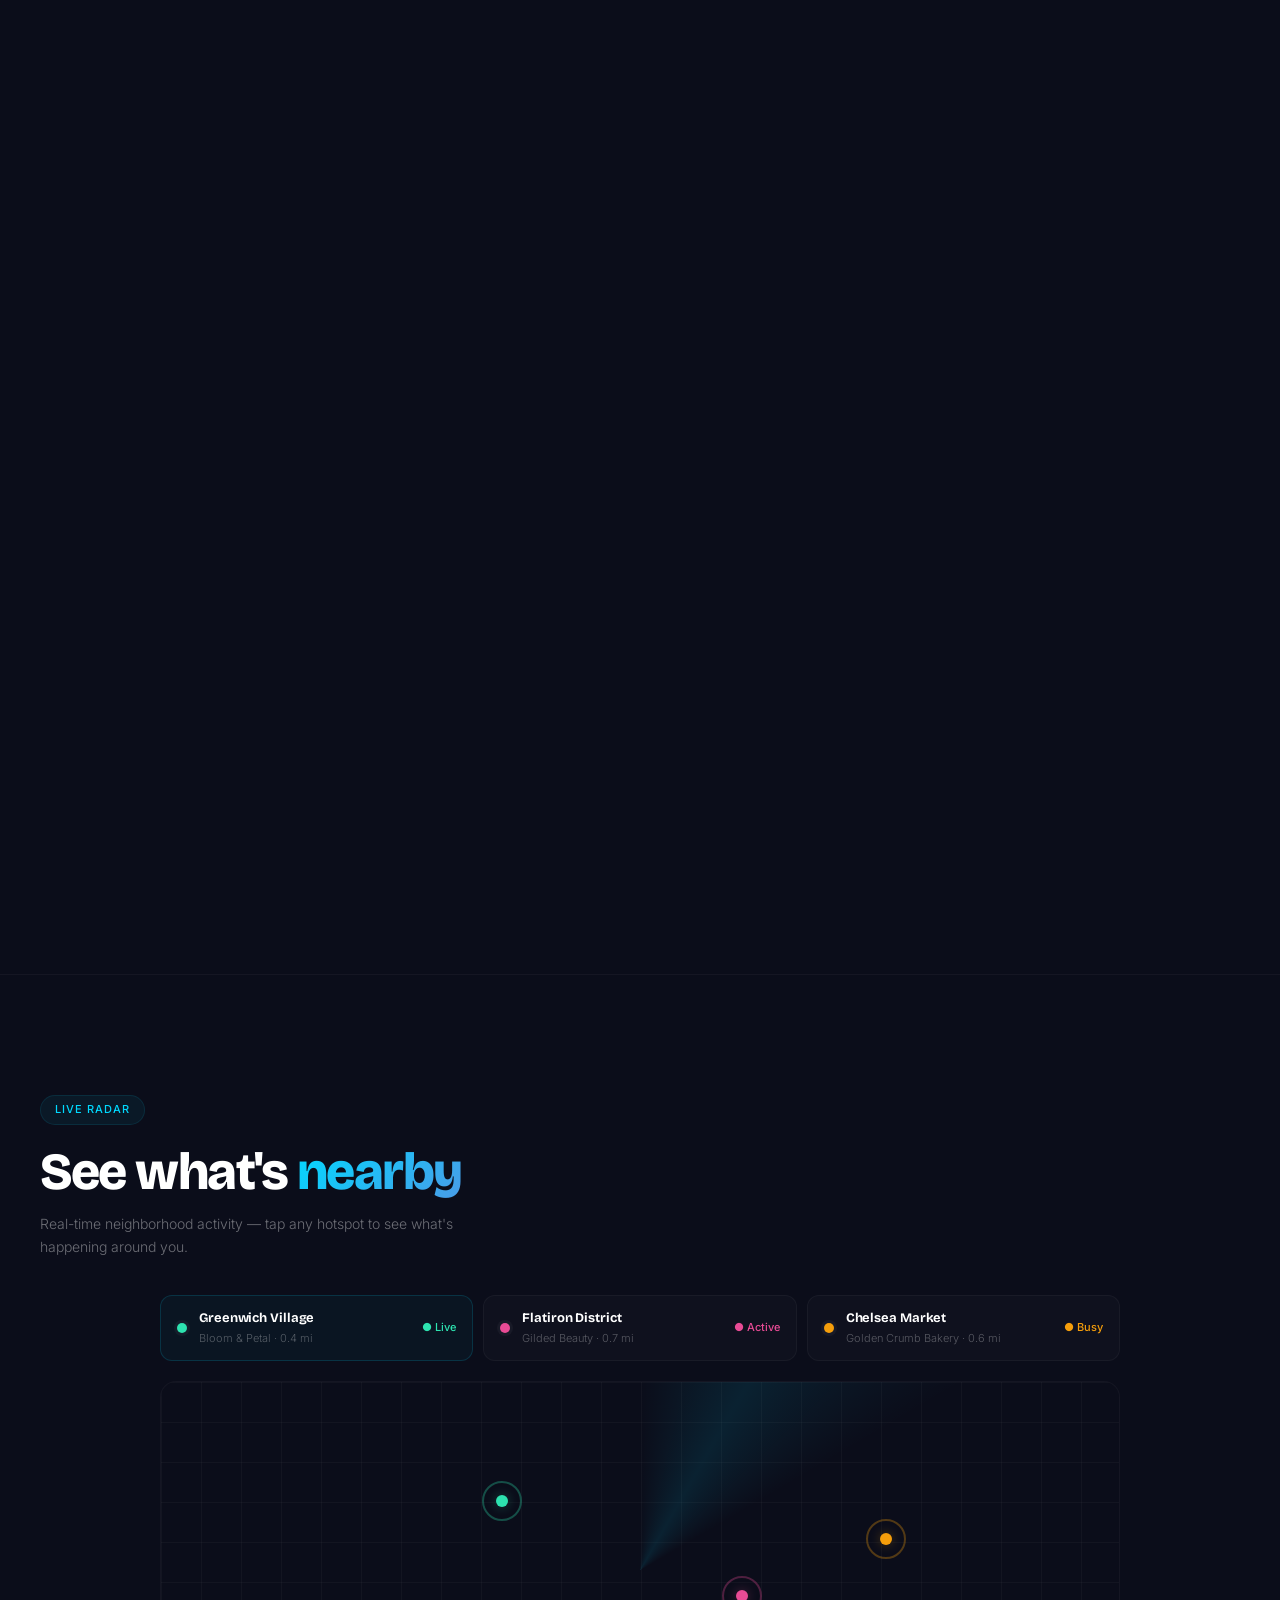
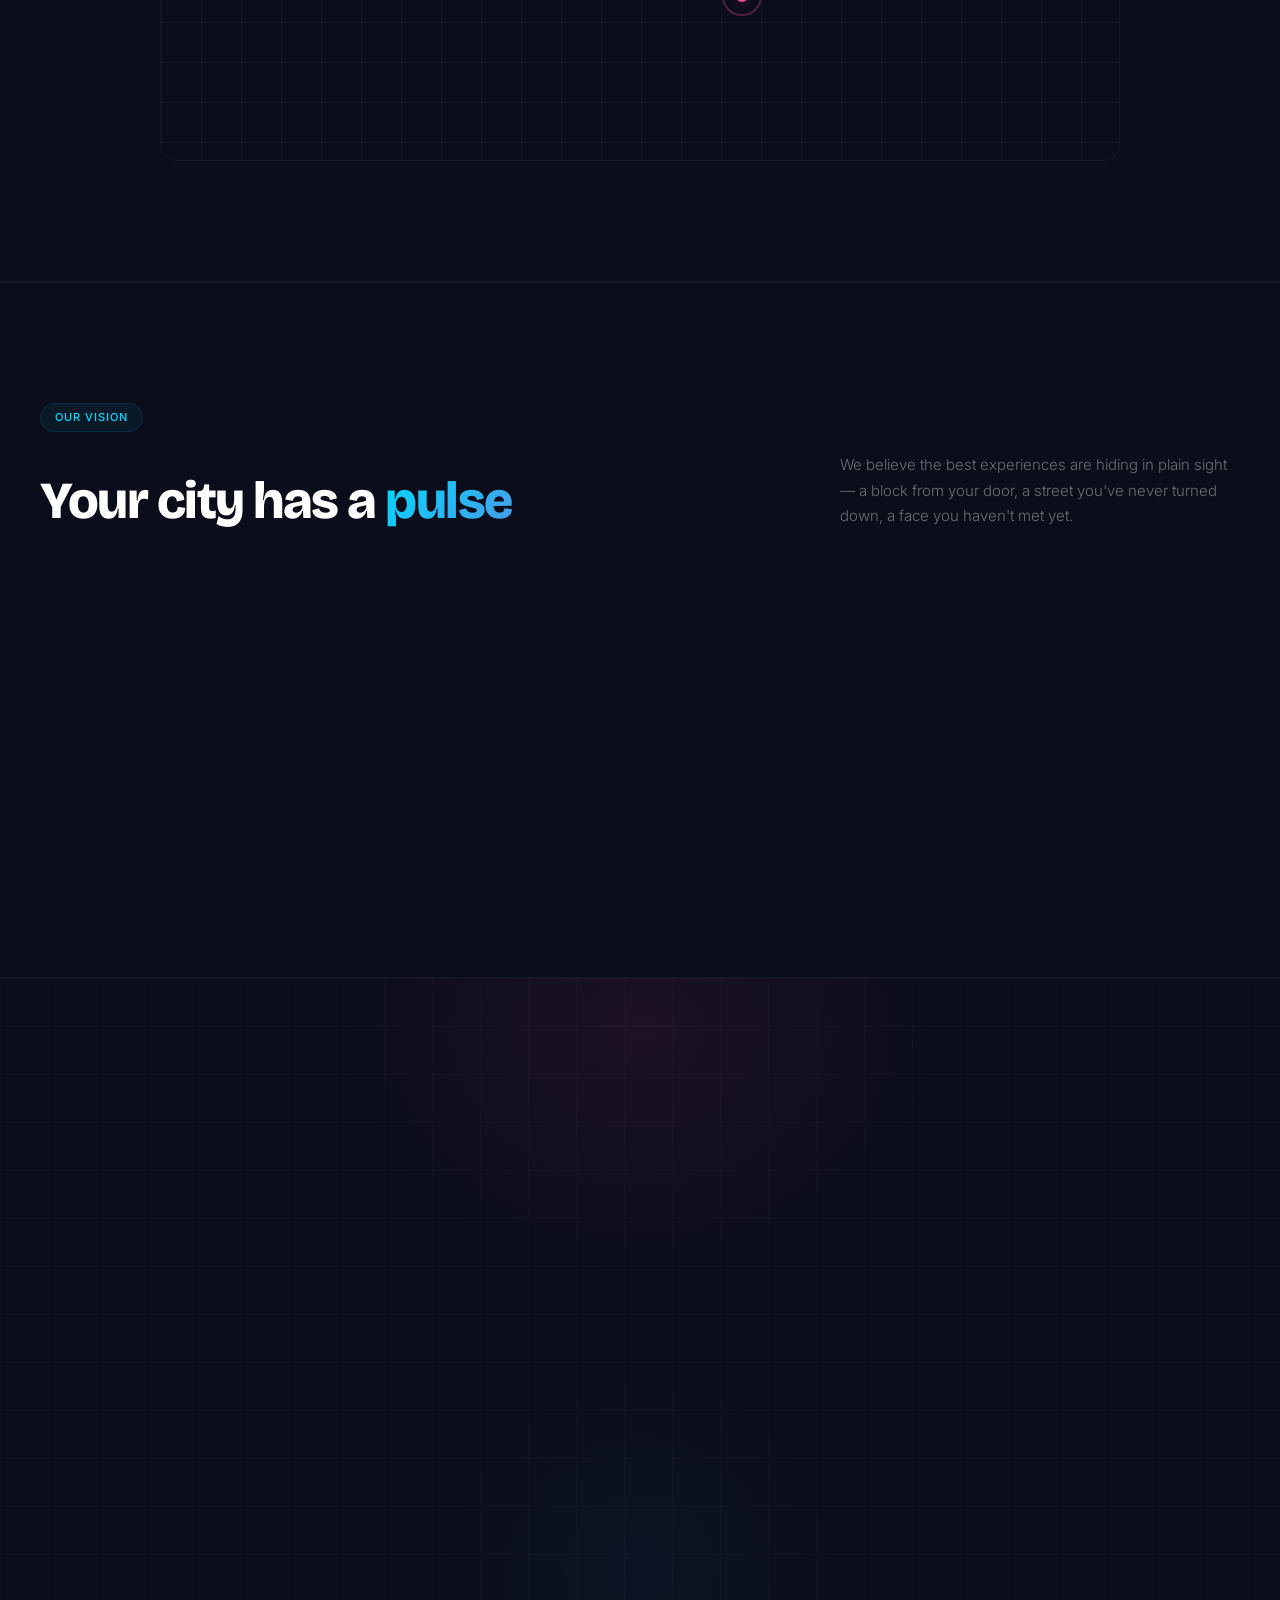
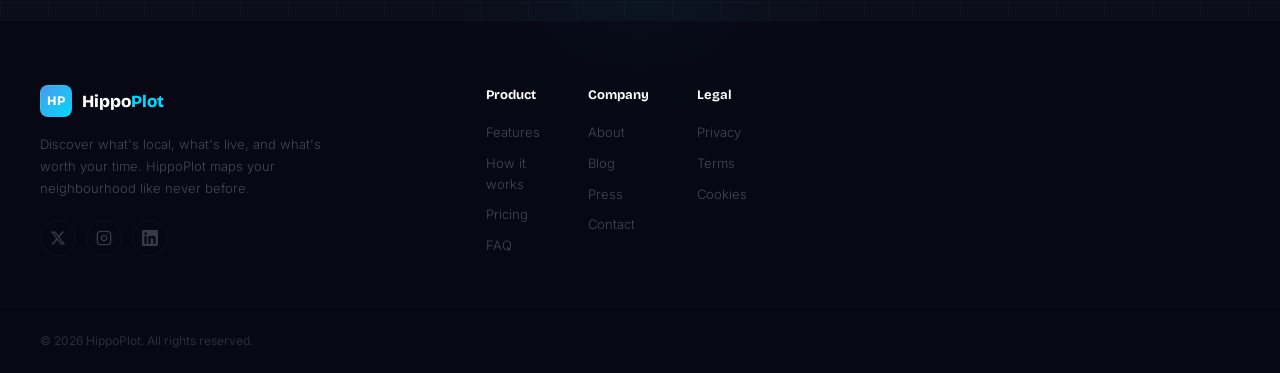
==== commit 82d8a3c5: "Update index.html" ====
--- a/index.html
+++ b/index.html
@@ -1485,9 +1485,6 @@
        <div class="nav-right">
        <button class="n-solid">Get early access</button>
     </div>
-     <div class="hero-actions" id="hero-actions">
-      <a class="btn-primary" href="#cta">
-        <span>Join the waitlist</span>
     <div class="nav-right">
     </div>
     <button class="nav-mobile-toggle" id="mobile-toggle" aria-label="Menu">
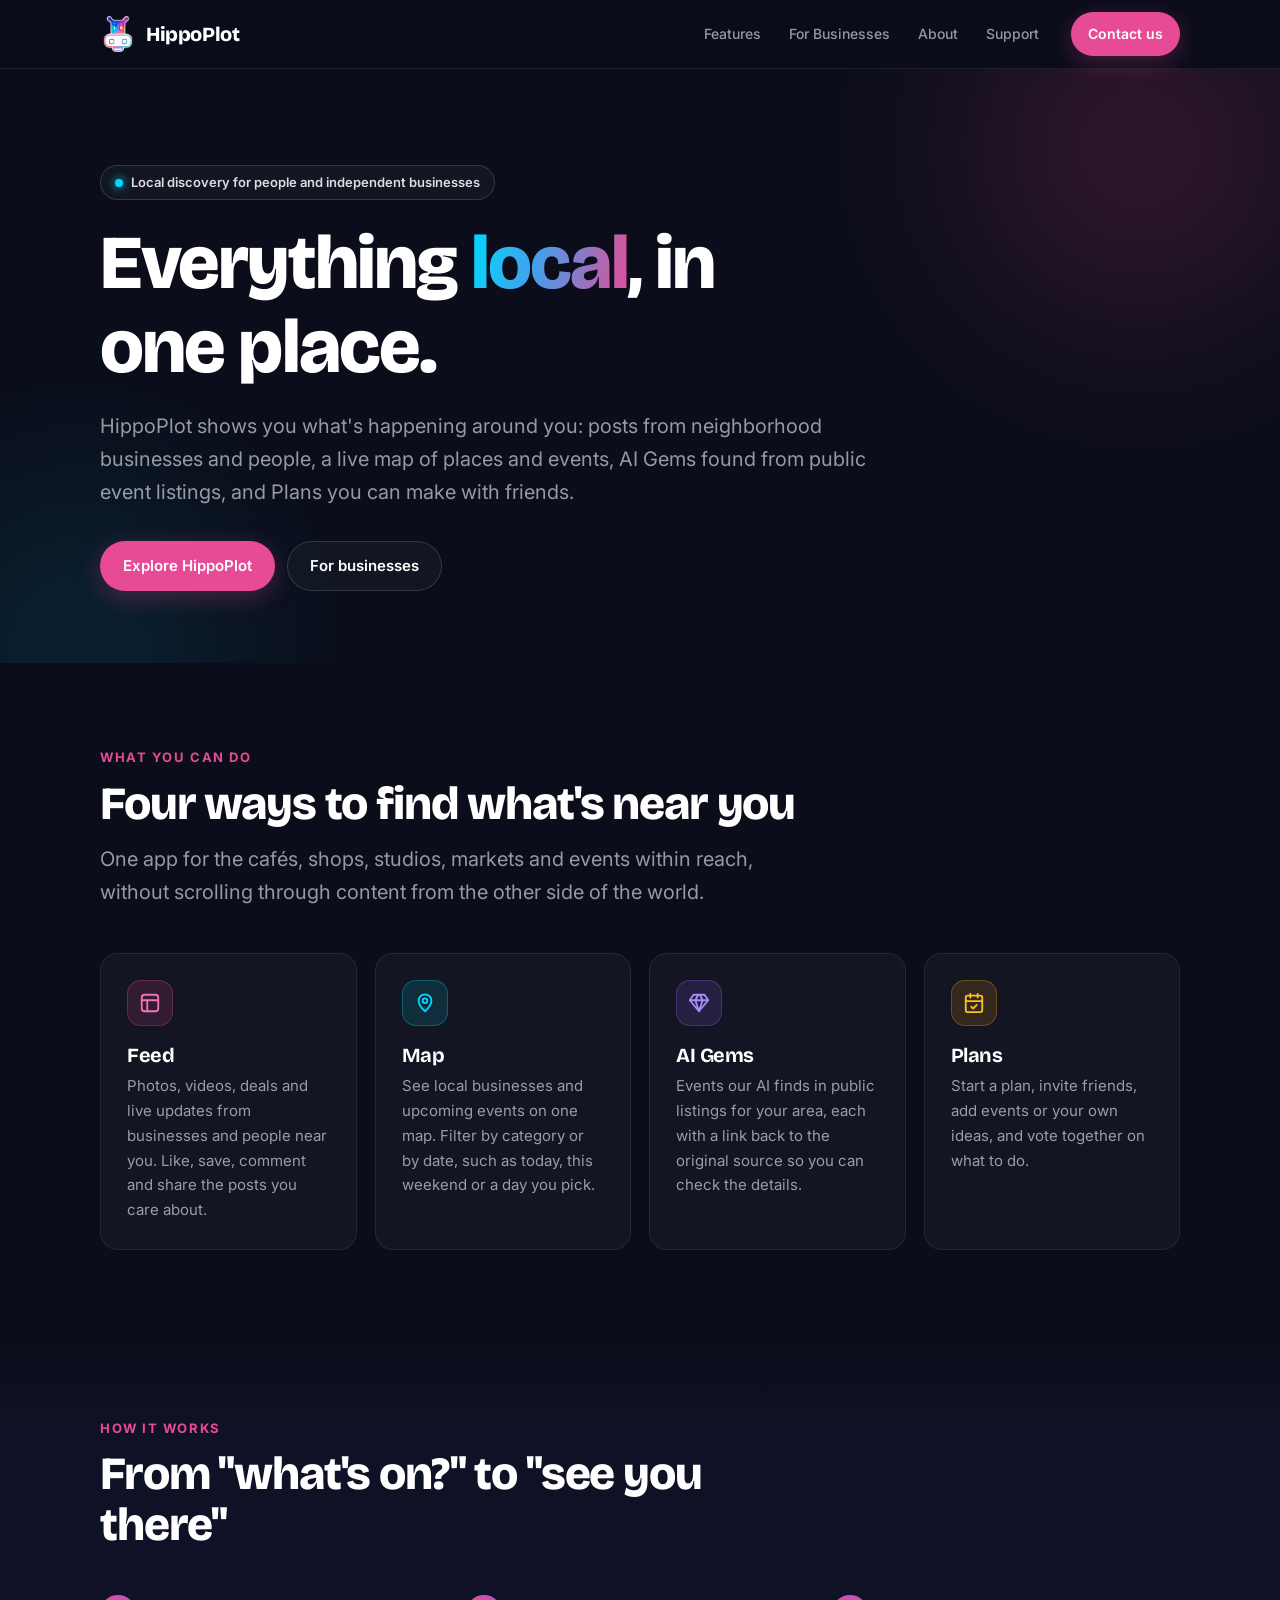
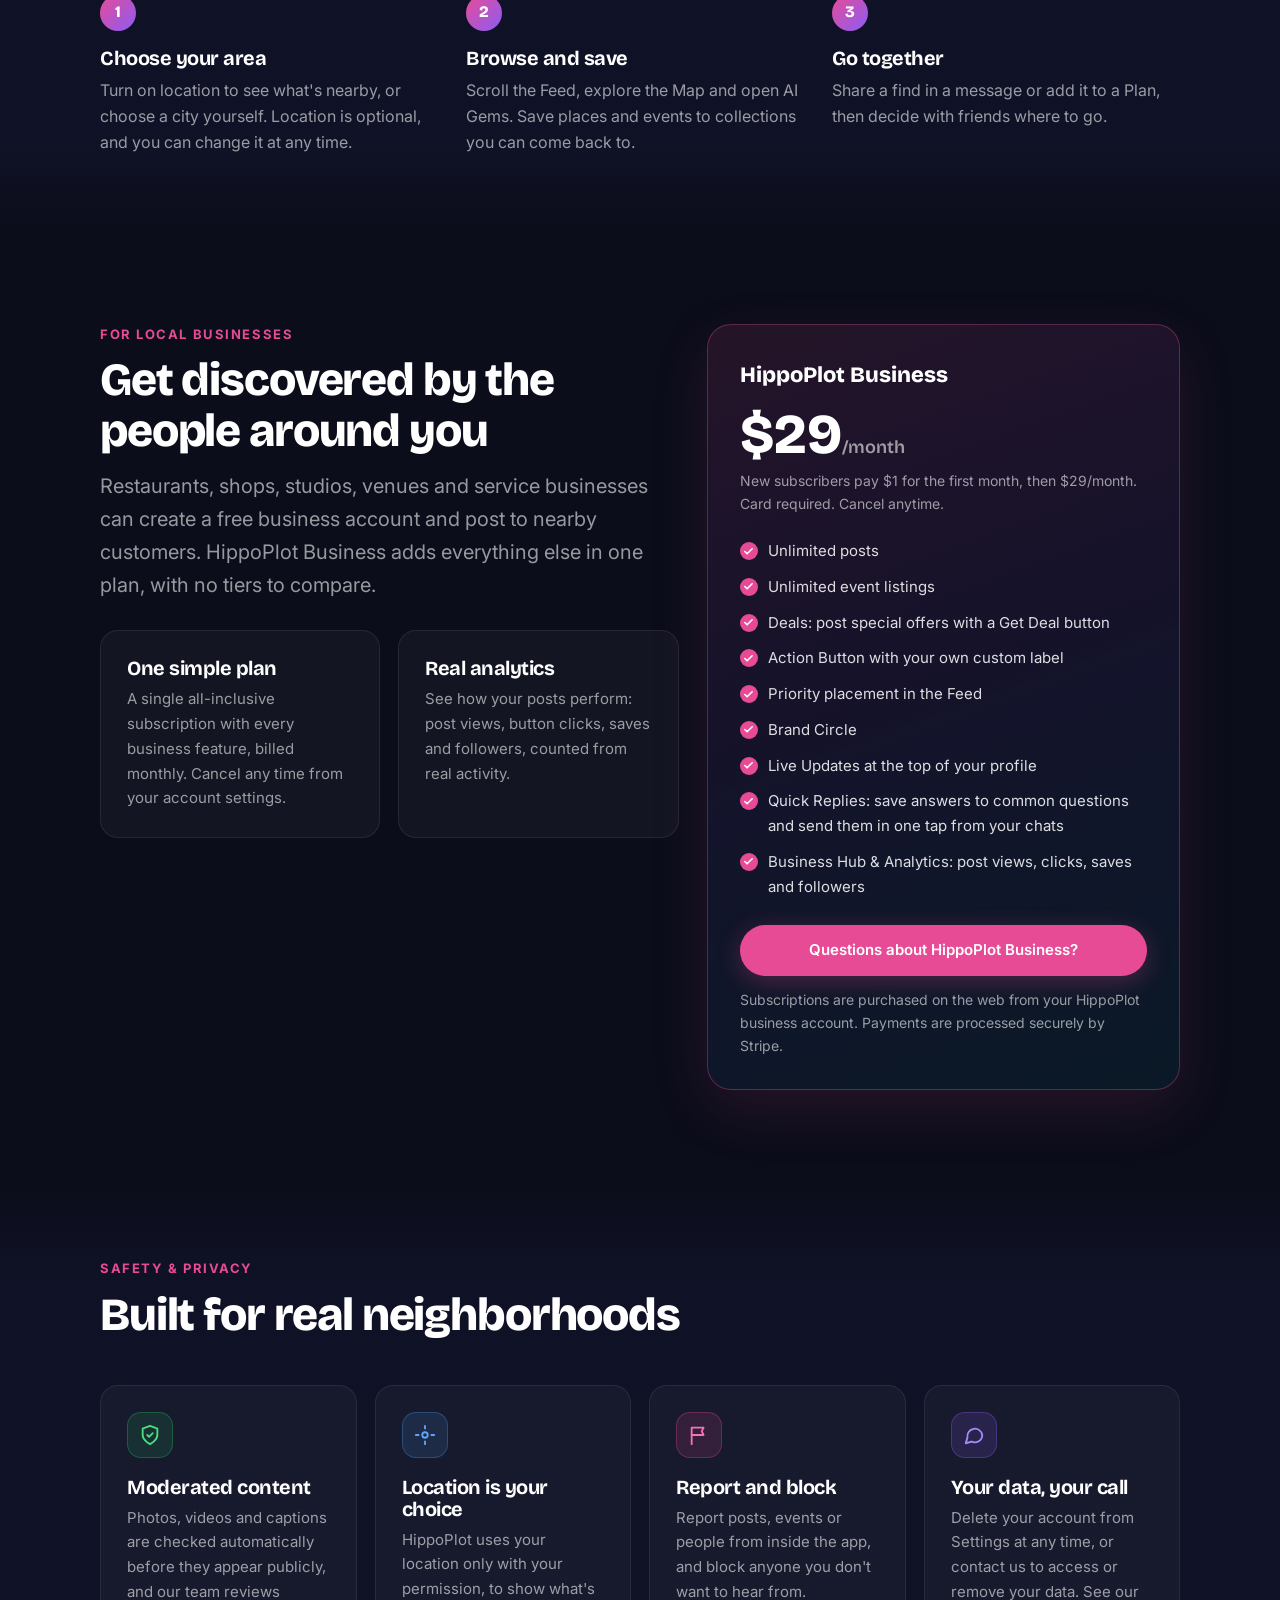
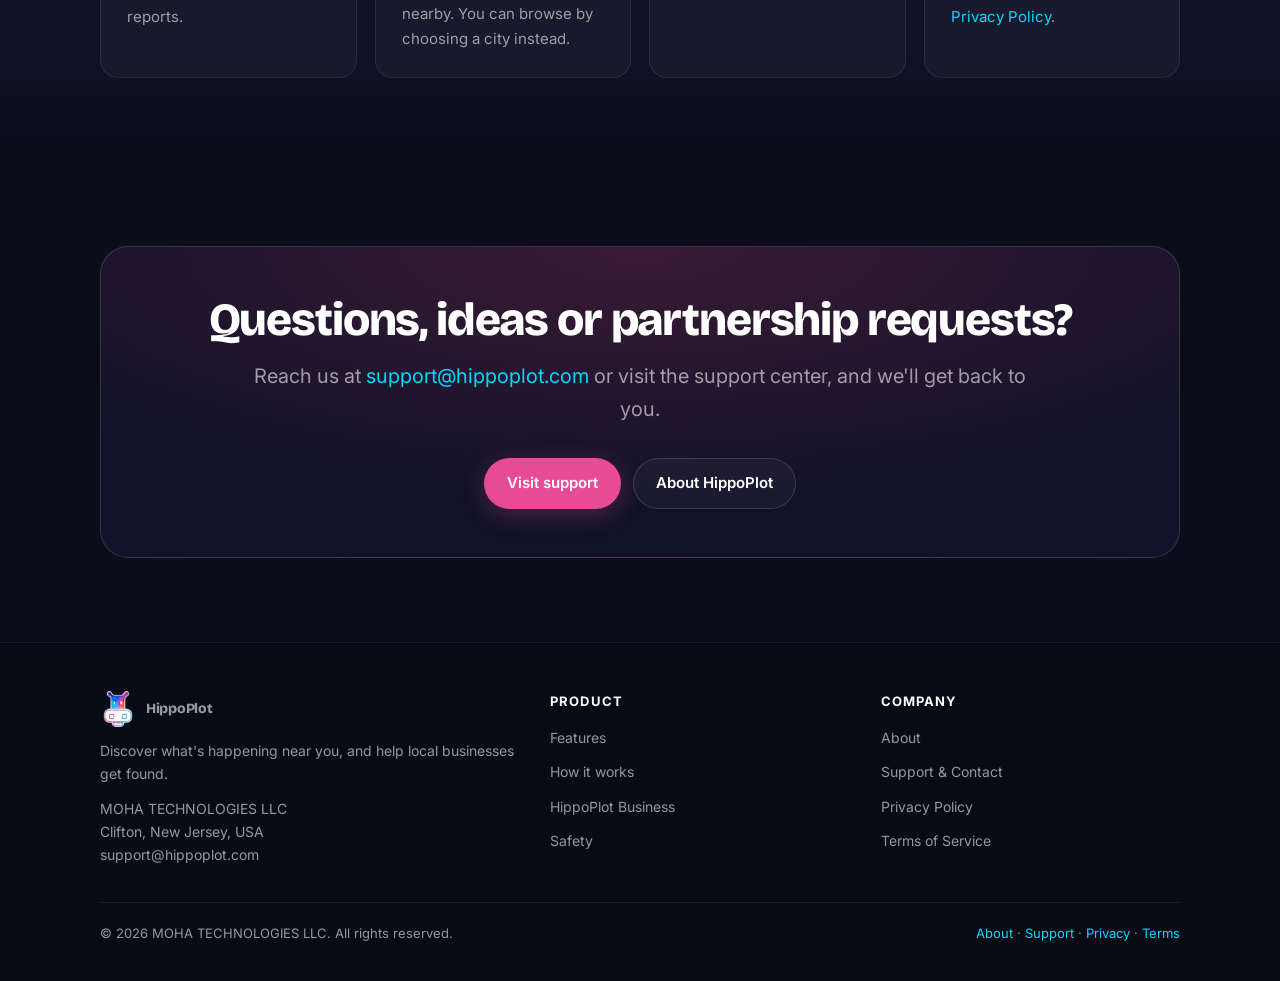
==== commit 1f70220c: "Add files via upload" ====
--- a/index.html
+++ b/index.html
@@ -1,2422 +1,226 @@
 <!DOCTYPE html>
 <html lang="en">
 <head>
-<meta charset="UTF-8">
-<meta name="viewport" content="width=device-width, initial-scale=1.0">
-<title>HippoPlot — Everything Local</title>
+<meta charset="utf-8">
+<meta name="viewport" content="width=device-width, initial-scale=1">
+<title>HippoPlot | Everything local, in one place</title>
+<meta name="description" content="HippoPlot helps you discover local businesses, events and AI Gems near you, and make plans with friends. HippoPlot Business helps independent venues get found.">
+<link rel="canonical" href="https://hippoplot.com/">
+<meta name="theme-color" content="#0B0D1A">
+<meta property="og:type" content="website">
+<meta property="og:site_name" content="HippoPlot">
+<meta property="og:title" content="HippoPlot | Everything local, in one place">
+<meta property="og:description" content="HippoPlot helps you discover local businesses, events and AI Gems near you, and make plans with friends. HippoPlot Business helps independent venues get found.">
+<meta property="og:url" content="https://hippoplot.com/">
+<meta property="og:image" content="https://hippoplot.com/assets/logo-512.png">
+<link rel="icon" type="image/png" href="/favicon.png">
+<link rel="apple-touch-icon" href="/apple-touch-icon.png">
 <link rel="preconnect" href="https://fonts.googleapis.com">
 <link rel="preconnect" href="https://fonts.gstatic.com" crossorigin>
-<link href="https://fonts.googleapis.com/css2?family=Bricolage+Grotesque:wght@400;500;600;700;800;900&family=Inter:wght@300;400;500;600;700&display=swap" rel="stylesheet">
-<script src="https://cdnjs.cloudflare.com/ajax/libs/gsap/3.12.5/gsap.min.js"></script>
-<script src="https://cdnjs.cloudflare.com/ajax/libs/gsap/3.12.5/ScrollTrigger.min.js"></script>
-<style>
-:root {
-  --color-brand-900: #0B0D1A;
-  --color-brand-800: #11132B;
-  --color-brand-700: #191B2E;
-  --color-accent: #E84B95;
-  --color-accent-hover: #d03e82;
-  --color-primary: #4A9BE8;
-  --color-cyan: #00d9ff;
-  --color-surface: rgba(255,255,255,0.03);
-  --color-surface-hover: rgba(255,255,255,0.06);
-  --color-muted: #6B7280;
-  --color-border: rgba(255,255,255,0.06);
-  --color-border-hover: rgba(255,255,255,0.12);
-  --font-display: 'Bricolage Grotesque', sans-serif;
-  --font-body: 'Inter', sans-serif;
-}
-* { box-sizing: border-box; margin: 0; padding: 0; }
-html { scroll-behavior: smooth; }
-body {
-  background: #0B0D1A;
-  color: rgba(255,255,255,0.85);
-  font-family: var(--font-body);
-  -webkit-font-smoothing: antialiased;
-  overflow-x: hidden;
-  line-height: 1.6;
-}
-::selection { background: rgba(232,75,149,0.3); color: #fff; }
-.text-cyan { color: var(--color-cyan); }
-.text-gradient {
-  background: linear-gradient(135deg, var(--color-cyan), var(--color-primary));
-  -webkit-background-clip: text;
-  -webkit-text-fill-color: transparent;
-  background-clip: text;
-}
-
-/* ── NAV ── */
-nav {
-  position: fixed; inset: 0 0 auto; z-index: 200;
-  background: rgba(11,13,26,0.85);
-  backdrop-filter: blur(24px);
-  -webkit-backdrop-filter: blur(24px);
-  border-bottom: 1px solid rgba(255,255,255,0.04);
-  transition: all 0.3s;
-}
-nav.scrolled {
-  background: rgba(11,13,26,0.95);
-  border-bottom-color: rgba(255,255,255,0.08);
-}
-.nav-inner {
-  max-width: 1280px; margin: 0 auto;
-  height: 80px;
-  display: flex; align-items: center; justify-content: space-between;
-  padding: 0 32px;
-}
-.nav-logo {
-  display: flex; align-items: center; gap: 10px;
-  text-decoration: none; color: #fff;
-}
-.nav-logo-mark {
-  width: 34px; height: 34px;
-  border-radius: 10px;
-  overflow: hidden;
-  border: 1px solid rgba(255,255,255,0.08);
-  flex-shrink: 0;
-  display: flex; align-items: center; justify-content: center;
-  background: linear-gradient(135deg, var(--color-primary), var(--color-cyan));
-  font-family: var(--font-display);
-  font-weight: 800;
-  font-size: 14px;
-  color: #fff;
-}
-.nav-logo span {
-  font-family: var(--font-display);
-  font-weight: 800; font-size: 18px;
-  letter-spacing: -0.3px;
-}
-.nav-logo-accent { color: var(--color-cyan); }
-.nav-links { display: flex; gap: 32px; list-style: none; }
-.nav-links a {
-  font-size: 13.5px;
-  color: rgba(255,255,255,0.5);
-  text-decoration: none;
-  transition: color 0.2s;
-  font-weight: 400;
-  letter-spacing: 0.2px;
-}
-.nav-links a:hover { color: #fff; }
-.nav-right { display: flex; gap: 10px; align-items: center; }
-.n-ghost {
-  height: 36px; padding: 0 18px; border-radius: 8px;
-  border: 1px solid rgba(255,255,255,0.08);
-  background: transparent;
-  color: rgba(255,255,255,0.5);
-  font-family: var(--font-body);
-  font-size: 13px;
-  cursor: pointer; transition: all 0.2s;
-}
-.n-ghost:hover { border-color: rgba(255,255,255,0.2); color: #fff; }
-.n-solid {
-  height: 36px; padding: 0 18px; border-radius: 8px;
-  border: none;
-  background: linear-gradient(135deg, var(--color-accent), #d03e82);
-  color: #fff;
-  font-family: var(--font-body);
-  font-size: 13px; font-weight: 500;
-  cursor: pointer; transition: all 0.2s;
-}
-.n-solid:hover { transform: translateY(-1px); box-shadow: 0 4px 16px rgba(232,75,149,0.3); }
-.nav-mobile-toggle { display: none; flex-direction: column; gap: 4px; background: none; border: none; cursor: pointer; padding: 4px; }
-.nav-mobile-toggle span { display: block; width: 20px; height: 2px; background: rgba(255,255,255,0.6); border-radius: 2px; transition: all 0.3s; }
-
-/* ── HERO ── */
-.hero {
-  min-height: 100svh;
-  display: grid;
-  grid-template-columns: 1fr 1fr;
-  gap: 60px;
-  align-items: center;
-  padding: 140px 40px 80px;
-  max-width: 1280px;
-  margin: 0 auto;
-  position: relative;
-}
-.hero-bg-layer {
-  position: absolute; inset: 0;
-  pointer-events: none;
-  overflow: hidden;
-}
-.hero-grid {
-  position: absolute; inset: 0;
-  background-image:
-    linear-gradient(rgba(255,255,255,0.02) 1px, transparent 1px),
-    linear-gradient(90deg, rgba(255,255,255,0.02) 1px, transparent 1px);
-  background-size: 48px 48px;
-}
-.hero-glow {
-  position: absolute;
-  border-radius: 50%;
-  filter: blur(80px);
-  pointer-events: none;
-}
-.hero-glow-1 {
-  top: -200px; right: -100px;
-  width: 500px; height: 500px;
-  background: radial-gradient(circle, rgba(232,75,149,0.12), transparent 70%);
-}
-.hero-glow-2 {
-  bottom: -150px; left: -100px;
-  width: 400px; height: 400px;
-  background: radial-gradient(circle, rgba(74,155,232,0.1), transparent 70%);
-}
-.hero-glow-3 {
-  bottom: 100px; right: 50px;
-  width: 300px; height: 300px;
-  background: radial-gradient(circle, rgba(0,217,255,0.06), transparent 70%);
-}
-.hero-orbs { position: absolute; inset: 0; pointer-events: none; overflow: hidden; }
-.orb {
-  position: absolute;
-  border-radius: 50%;
-  filter: blur(60px);
-}
-.orb-1 {
-  width: 300px; height: 300px;
-  background: rgba(232,75,149,0.04);
-  top: 10%; left: -5%;
-  animation: orbFloat 12s ease-in-out infinite;
-}
-.orb-2 {
-  width: 250px; height: 250px;
-  background: rgba(0,217,255,0.03);
-  bottom: 20%; right: 10%;
-  animation: orbFloat 15s ease-in-out infinite reverse;
-}
-@keyframes orbFloat {
-  0%, 100% { transform: translate(0, 0) scale(1); }
-  25% { transform: translate(30px, -20px) scale(1.05); }
-  50% { transform: translate(10px, 30px) scale(0.95); }
-  75% { transform: translate(-20px, -10px) scale(1.02); }
-}
-.hero-content { position: relative; z-index: 2; }
-.hero-badge {
-  display: inline-flex; align-items: center; gap: 8px;
-  padding: 6px 18px 6px 8px;
-  border-radius: 100px;
-  background: rgba(0,217,255,0.06);
-  border: 1px solid rgba(0,217,255,0.15);
-  font-size: 12px;
-  color: var(--color-cyan);
-  font-weight: 500;
-  margin-bottom: 28px;
-}
-.badge-dot {
-  width: 8px; height: 8px;
-  border-radius: 50%;
-  background: var(--color-cyan);
-  animation: badgePulse 2s ease-in-out infinite;
-}
-@keyframes badgePulse {
-  0%, 100% { opacity: 1; transform: scale(1); }
-  50% { opacity: 0.4; transform: scale(0.5); }
-}
-h1 {
-  font-family: var(--font-display);
-  font-weight: 800;
-  font-size: clamp(44px, 7vw, 88px);
-  line-height: 1.0;
-  letter-spacing: -3px;
-  margin-bottom: 20px;
-}
-.h1-line { display: block; }
-.hero-sub {
-  font-size: 16px;
-  color: rgba(255,255,255,0.5);
-  line-height: 1.7;
-  max-width: 480px;
-  margin-bottom: 36px;
-  font-weight: 300;
-}
-.hero-actions {
-  display: flex;
-  gap: 12px;
-  flex-wrap: wrap;
-  margin-bottom: 48px;
-}
-.btn-primary {
-  display: inline-flex; align-items: center; gap: 10px;
-  padding: 14px 28px;
-  border-radius: 10px;
-  background: linear-gradient(135deg, var(--color-accent), #c73d76);
-  color: #fff;
-  font-family: var(--font-body);
-  font-size: 15px;
-  font-weight: 500;
-  text-decoration: none;
-  transition: all 0.3s;
-  border: none;
-  cursor: pointer;
-}
-.btn-primary:hover {
-  transform: translateY(-2px);
-  box-shadow: 0 8px 32px rgba(232,75,149,0.35);
-}
-.btn-ghost {
-  display: inline-flex; align-items: center; gap: 8px;
-  padding: 14px 28px;
-  border-radius: 10px;
-  border: 1px solid rgba(255,255,255,0.08);
-  color: rgba(255,255,255,0.5);
-  font-family: var(--font-body);
-  font-size: 15px;
-  font-weight: 400;
-  background: rgba(255,255,255,0.03);
-  text-decoration: none;
-  transition: all 0.2s;
-  cursor: pointer;
-}
-.btn-ghost:hover { border-color: rgba(255,255,255,0.2); color: #fff; background: rgba(255,255,255,0.06); }
-.hero-stats {
-  display: flex;
-  align-items: center;
-  gap: 24px;
-}
-.hero-stat { text-align: left; }
-.hero-stat-num {
-  font-family: var(--font-display);
-  font-size: 28px;
-  font-weight: 800;
-  color: #fff;
-  letter-spacing: -0.5px;
-}
-.hero-stat-suffix { font-size: 20px; color: var(--color-cyan); font-weight: 700; }
-.hero-stat-label {
-  display: block;
-  font-size: 12px;
-  color: rgba(255,255,255,0.35);
-  margin-top: 2px;
-  font-weight: 300;
-}
-.hero-stat-divider {
-  width: 1px;
-  height: 32px;
-  background: rgba(255,255,255,0.06);
-}
-
-/* ── HERO MOCKUP ── */
-.hero-mockup {
-  position: relative;
-  z-index: 2;
-  display: grid;
-  place-items: center;
-}
-.mockup-chassis {
-  width: 320px;
-  height: 640px;
-  border-radius: 44px;
-  background: #1E202A;
-  padding: 12px;
-  box-shadow:
-    inset 0 0 4px rgba(255,255,255,0.1),
-    0 32px 80px rgba(0,0,0,0.5),
-    0 8px 32px rgba(0,0,0,0.3);
-  position: relative;
-}
-.mockup-notch {
-  position: absolute;
-  top: 0;
-  left: 50%;
-  transform: translateX(-50%);
-  width: 110px;
-  height: 24px;
-  background: #1E202A;
-  border-radius: 0 0 16px 16px;
-  z-index: 10;
-}
-.mockup-screen {
-  width: 100%;
-  height: 100%;
-  border-radius: 34px;
-  overflow: hidden;
-  background: #0F1117;
-  position: relative;
-}
-.mockup-reel-container {
-  position: absolute;
-  inset: 0;
-  overflow: hidden;
-  border-radius: 34px;
-}
-.mockup-reel-slide {
-  position: absolute;
-  inset: 0;
-  transform: translateY(100%);
-  transition: transform 0.55s cubic-bezier(.45,.05,.15,1);
-}
-.mockup-reel-slide.active { transform: translateY(0); }
-.mockup-reel-slide img {
-  width: 100%; height: 100%;
-  object-fit: cover;
-  display: block;
-}
-.mockup-reel-gradient {
-  position: absolute;
-  inset: 0;
-  background: linear-gradient(180deg, transparent 45%, rgba(0,0,0,0.8) 100%);
-  pointer-events: none;
-}
-.mockup-reel-overlay {
-  position: absolute;
-  bottom: 0; left: 0; right: 0;
-  padding: 16px 14px 14px;
-  z-index: 2;
-}
-.mockup-reel-tag {
-  display: inline-flex;
-  padding: 3px 10px;
-  border-radius: 100px;
-  background: rgba(232,75,149,0.25);
-  border: 1px solid rgba(232,75,149,0.3);
-  font-size: 9px;
-  font-weight: 600;
-  letter-spacing: 0.4px;
-  text-transform: uppercase;
-  color: #fff;
-  margin-bottom: 6px;
-}
-.mockup-reel-name {
-  font-family: var(--font-display);
-  font-size: 20px;
-  font-weight: 800;
-  color: #fff;
-  letter-spacing: -0.3px;
-  margin-bottom: 2px;
-}
-.mockup-reel-desc {
-  font-size: 10px;
-  color: rgba(255,255,255,0.6);
-  line-height: 1.5;
-  max-width: 220px;
-  margin-bottom: 8px;
-}
-.mockup-reel-meta {
-  display: flex;
-  align-items: center;
-  gap: 10px;
-  font-size: 9.5px;
-  color: rgba(255,255,255,0.45);
-  flex-wrap: wrap;
-}
-.mockup-reel-icon { font-size: 8px; }
-.mockup-reel-status { font-weight: 500; font-size: 9px; }
-.mockup-reel-status.live { color: #2DE3B0; }
-.mockup-reel-status.book { color: var(--color-accent); }
-.mockup-reel-status.appoint { color: var(--color-primary); }
-.mockup-reel-progress {
-  position: absolute;
-  top: 10px; left: 10px; right: 10px;
-  z-index: 5;
-  display: flex;
-  gap: 4px;
-}
-.mockup-reel-progress .rp-bar {
-  flex: 1;
-  height: 2.5px;
-  background: rgba(255,255,255,0.15);
-  border-radius: 2px;
-  overflow: hidden;
-}
-.mockup-reel-progress .rp-fill {
-  height: 100%;
-  width: 0%;
-  background: #fff;
-  border-radius: 2px;
-}
-.mockup-reel-progress .rp-bar.active .rp-fill {
-  animation: mockupReelProgress 4s linear forwards;
-}
-@keyframes mockupReelProgress {
-  from { width: 0% }
-  to { width: 100% }
-}
-.mockup-reel-side {
-  position: absolute;
-  right: 8px;
-  bottom: 90px;
-  z-index: 5;
-  display: flex;
-  flex-direction: column;
-  gap: 12px;
-  align-items: center;
-}
-.mockup-reel-side-btn-wrap {
-  display: flex;
-  flex-direction: column;
-  align-items: center;
-  gap: 2px;
-}
-.mockup-reel-side-btn {
-  width: 30px; height: 30px;
-  border-radius: 50%;
-  border: none;
-  background: rgba(0,0,0,0.35);
-  backdrop-filter: blur(8px);
-  color: #fff;
-  display: flex;
-  align-items: center;
-  justify-content: center;
-  cursor: pointer;
-  transition: all 0.2s;
-  font-size: 11px;
-}
-.mockup-reel-side-btn:hover {
-  background: rgba(232,75,149,0.5);
-  transform: scale(1.1);
-}
-.mockup-reel-side-label {
-  font-size: 8px;
-  color: rgba(255,255,255,0.45);
-  text-align: center;
-  line-height: 1.2;
-}
-.mockup-float {
-  position: absolute;
-  z-index: 150;
-  white-space: nowrap;
-  box-shadow: 0 4px 20px rgba(0,0,0,0.3);
-}
-.mockup-float-live {
-  top: 60px;
-  left: 44px;
-  padding: 8px 14px;
-  border-radius: 10px;
-  background: rgba(239,68,68,0.15);
-  backdrop-filter: blur(16px);
-  -webkit-backdrop-filter: blur(16px);
-  border: 1px solid rgba(239,68,68,0.3);
-  font-size: 11px;
-  font-weight: 700;
-  color: #EF4444;
-  letter-spacing: 1px;
-  display: flex;
-  align-items: center;
-  gap: 8px;
-}
-.mockup-float-dot-red {
-  width: 6px;
-  height: 6px;
-  border-radius: 50%;
-  background: #EF4444;
-  flex-shrink: 0;
-}
-.mockup-float-watching {
-  top: 120px;
-  right: 24px;
-  padding: 8px 14px;
-  border-radius: 10px;
-  background: rgba(255,255,255,0.06);
-  backdrop-filter: blur(16px);
-  -webkit-backdrop-filter: blur(16px);
-  border: 1px solid rgba(255,255,255,0.1);
-  font-size: 11px;
-  font-weight: 700;
-  color: #FFFFFF;
-  display: flex;
-  align-items: center;
-  gap: 8px;
-}
-.mockup-float-eye, .mockup-float-icon {
-  flex-shrink: 0;
-}
-.mockup-float-plans {
-  top: 258px;
-  left: 44px;
-  padding: 8px 14px;
-  border-radius: 10px;
-  background: rgba(245,158,11,0.12);
-  backdrop-filter: blur(16px);
-  -webkit-backdrop-filter: blur(16px);
-  border: 1px solid rgba(245,158,11,0.25);
-  font-size: 11px;
-  font-weight: 600;
-  color: #FBBF24;
-  display: flex;
-  align-items: center;
-  gap: 8px;
-}
-.mockup-float-chat {
-  top: 188px;
-  right: 49px;
-  padding: 8px 14px;
-  border-radius: 10px;
-  background: rgba(16,185,129,0.12);
-  backdrop-filter: blur(16px);
-  -webkit-backdrop-filter: blur(16px);
-  border: 1px solid rgba(16,185,129,0.25);
-  font-size: 11px;
-  font-weight: 600;
-  color: #34D399;
-  display: flex;
-  align-items: center;
-  gap: 8px;
-}
-.mockup-float-explore {
-  top: 185px;
-  left: 59px;
-  padding: 8px 14px;
-  border-radius: 10px;
-  background: rgba(139,92,246,0.12);
-  backdrop-filter: blur(16px);
-  -webkit-backdrop-filter: blur(16px);
-  border: 1px solid rgba(139,92,246,0.25);
-  font-size: 11px;
-  font-weight: 600;
-  color: #A78BFA;
-  display: flex;
-  align-items: center;
-  gap: 8px;
-}
-@media (max-width: 1024px) {
-  .mockup-float-live { left: 10px; }
-  .mockup-float-watching { right: 10px; }
-  .mockup-float-plans { left: 10px; bottom: 60px; top: auto; }
-  .mockup-float-chat { right: 10px; bottom: 110px; top: auto; }
-  .mockup-float-explore { left: 10px; top: auto; bottom: 160px; }
-}
-
-/* ── STATS BAR ── */
-.stats-bar {
-  border-top: 1px solid rgba(255,255,255,0.04);
-  border-bottom: 1px solid rgba(255,255,255,0.04);
-  background: rgba(255,255,255,0.01);
-}
-.stats-bar-inner {
-  max-width: 1280px; margin: 0 auto;
-  padding: 32px 40px;
-  display: flex; align-items: center; justify-content: center;
-  gap: 0;
-}
-.stats-bar-item {
-  text-align: center;
-  padding: 0 40px;
-  flex: 1;
-}
-.stats-bar-num {
-  font-family: var(--font-display);
-  font-size: 32px;
-  font-weight: 800;
-  color: #fff;
-  letter-spacing: -0.5px;
-  line-height: 1;
-}
-.stats-bar-suffix {
-  font-size: 22px;
-  color: var(--color-cyan);
-  font-weight: 700;
-  margin-left: 1px;
-}
-.stats-bar-label {
-  display: block;
-  font-size: 12px;
-  color: rgba(255,255,255,0.35);
-  margin-top: 4px;
-  font-weight: 300;
-}
-.stats-bar-divider {
-  width: 1px;
-  height: 36px;
-  background: rgba(255,255,255,0.06);
-  flex-shrink: 0;
-}
-
-/* ── TICKER ── */
-.ticker-wrapper {
-  background: #111218;
-  border-top: 1px solid rgba(255,255,255,0.06);
-  border-bottom: 1px solid rgba(255,255,255,0.06);
-  overflow: hidden;
-  padding: 14px 0;
-}
-.ticker-track {
-  display: flex;
-  align-items: center;
-  gap: 20px;
-  width: max-content;
-  animation: tickerLoop 30s linear infinite;
-  will-change: transform;
-}
-.ticker-item {
-  font-family: var(--font-display);
-  font-size: 13px;
-  font-weight: 600;
-  color: rgba(255,255,255,0.4);
-  letter-spacing: 0.5px;
-  text-transform: uppercase;
-  white-space: nowrap;
-}
-.ticker-dot {
-  width: 4px;
-  height: 4px;
-  border-radius: 50%;
-  background: var(--color-accent);
-  flex-shrink: 0;
-  opacity: 0.6;
-}
-@keyframes tickerLoop {
-  0% { transform: translate3d(0, 0, 0); }
-  100% { transform: translate3d(-50%, 0, 0); }
-}
-
-/* ── SECTIONS ── */
-.section {
-  padding: 120px 40px;
-  max-width: 1280px;
-  margin: 0 auto;
-  position: relative;
-}
-.section-label {
-  display: inline-flex;
-  padding: 5px 14px;
-  border-radius: 100px;
-  background: rgba(0,217,255,0.06);
-  border: 1px solid rgba(0,217,255,0.1);
-  font-size: 11px;
-  color: var(--color-cyan);
-  font-weight: 500;
-  letter-spacing: 1px;
-  text-transform: uppercase;
-  margin-bottom: 20px;
-}
-.section-header {
-  display: flex;
-  align-items: flex-end;
-  justify-content: space-between;
-  gap: 40px;
-  margin-bottom: 56px;
-}
-.section-title {
-  font-family: var(--font-display);
-  font-size: clamp(34px, 5vw, 52px);
-  font-weight: 800;
-  letter-spacing: -1.5px;
-  line-height: 1.05;
-  color: #fff;
-}
-.section-sub {
-  font-size: 15px;
-  color: rgba(255,255,255,0.4);
-  max-width: 400px;
-  line-height: 1.7;
-  font-weight: 300;
-  flex-shrink: 0;
-}
-
-/* ── FEATURES GRID ── */
-.features-grid {
-  display: grid;
-  grid-template-columns: repeat(3, 1fr);
-  gap: 16px;
-}
-.feature-card {
-  position: relative;
-  padding: 32px 28px;
-  border-radius: 16px;
-  background: rgba(255,255,255,0.02);
-  border: 1px solid rgba(255,255,255,0.04);
-  transition: all 0.4s;
-  overflow: hidden;
-}
-.feature-card-glow {
-  position: absolute;
-  inset: 0;
-  opacity: 0;
-  transition: opacity 0.4s;
-  pointer-events: none;
-  border-radius: 16px;
-}
-.feature-card:hover { transform: translateY(-4px); border-color: rgba(255,255,255,0.1); background: rgba(255,255,255,0.04); }
-.feature-card:hover .feature-card-glow {
-  opacity: 1;
-  background: radial-gradient(ellipse at 50% 0%, rgba(74,155,232,0.06) 0%, transparent 70%);
-}
-.feature-icon {
-  width: 44px; height: 44px;
-  border-radius: 12px;
-  display: flex; align-items: center; justify-content: center;
-  margin-bottom: 20px;
-}
-.fi-blue { background: rgba(74,155,232,0.08); border: 1px solid rgba(74,155,232,0.12); color: #4A9BE8; }
-.fi-pink { background: rgba(232,75,149,0.08); border: 1px solid rgba(232,75,149,0.12); color: #E84B95; }
-.fi-purple { background: rgba(139,92,246,0.08); border: 1px solid rgba(139,92,246,0.12); color: #8B5CF6; }
-.fi-teal { background: rgba(20,184,166,0.08); border: 1px solid rgba(20,184,166,0.12); color: #14B8A6; }
-.fi-amber { background: rgba(245,158,11,0.08); border: 1px solid rgba(245,158,11,0.12); color: #F59E0B; }
-.fi-green { background: rgba(16,185,129,0.08); border: 1px solid rgba(16,185,129,0.12); color: #10B981; }
-.feature-card h3 {
-  font-family: var(--font-display);
-  font-size: 17px;
-  font-weight: 700;
-  color: #fff;
-  margin-bottom: 8px;
-  letter-spacing: -0.2px;
-}
-.feature-card p {
-  font-size: 13px;
-  color: rgba(255,255,255,0.4);
-  line-height: 1.65;
-  font-weight: 300;
-}
-
-/* ── DISCOVER ── */
-.discover-section {
-  position: relative;
-  border-top: 1px solid rgba(255,255,255,0.04);
-  border-bottom: 1px solid rgba(255,255,255,0.04);
-}
-.discover-bg {
-  position: absolute; inset: 0;
-  pointer-events: none;
-  overflow: hidden;
-}
-.discover-glow {
-  position: absolute;
-  top: -200px; left: 50%; transform: translateX(-50%);
-  width: 600px; height: 400px;
-  background: radial-gradient(ellipse, rgba(0,217,255,0.03) 0%, transparent 70%);
-}
-.discover-grid {
-  display: grid;
-  grid-template-columns: repeat(3, 1fr);
-  gap: 20px;
-}
-.discover-card {
-  border-radius: 16px;
-  overflow: hidden;
-  border: 1px solid rgba(255,255,255,0.04);
-  background: rgba(255,255,255,0.02);
-  transition: all 0.4s;
-}
-.discover-card:hover {
-  transform: translateY(-6px);
-  border-color: rgba(255,255,255,0.1);
-  box-shadow: 0 16px 48px rgba(0,0,0,0.3);
-}
-.discover-card-img {
-  position: relative;
-  height: 220px;
-  overflow: hidden;
-}
-.discover-card-img img {
-  width: 100%; height: 100%;
-  object-fit: cover;
-  transition: transform 0.6s;
-}
-.discover-card:hover .discover-card-img img { transform: scale(1.05); }
-.discover-card-overlay {
-  position: absolute; inset: 0;
-  background: linear-gradient(180deg, transparent 50%, rgba(11,13,26,0.9) 100%);
-  z-index: 1;
-}
-.discover-card-body {
-  padding: 20px;
-  position: relative;
-}
-.discover-tag {
-  display: inline-flex;
-  padding: 3px 10px;
-  border-radius: 100px;
-  font-size: 10px;
-  font-weight: 600;
-  text-transform: uppercase;
-  letter-spacing: 0.3px;
-  background: rgba(232,75,149,0.15);
-  border: 1px solid rgba(232,75,149,0.2);
-  color: #E84B95;
-  margin-bottom: 8px;
-}
-.discover-card-body h3 {
-  font-family: var(--font-display);
-  font-size: 18px;
-  font-weight: 700;
-  color: #fff;
-  margin-bottom: 4px;
-  letter-spacing: -0.2px;
-}
-.discover-rating {
-  font-size: 12px;
-  color: #F59E0B;
-  margin-bottom: 8px;
-}
-.discover-rating span { color: rgba(255,255,255,0.4); font-weight: 400; font-size: 12px; }
-.discover-card-body p {
-  font-size: 13px;
-  color: rgba(255,255,255,0.4);
-  line-height: 1.55;
-  margin-bottom: 12px;
-  font-weight: 300;
-}
-.discover-meta {
-  display: flex;
-  align-items: center;
-  gap: 12px;
-  font-size: 11.5px;
-  color: rgba(255,255,255,0.3);
-  padding-top: 12px;
-  border-top: 1px solid rgba(255,255,255,0.04);
-}
-.discover-status {
-  font-weight: 500;
-  font-size: 11px;
-}
-.discover-status.open { color: #2DE3B0; }
-.discover-status.event { color: #F59E0B; }
-
-/* ── STORIES SECTION ── */
-.stories-section {
-  padding: 120px 40px;
-  max-width: 1280px;
-  margin: 0 auto;
-}
-.stories-track {
-  display: grid;
-  grid-template-columns: repeat(3, 1fr);
-  gap: 20px;
-}
-.story-card {
-  border-radius: 16px;
-  overflow: hidden;
-  border: 1px solid rgba(255,255,255,0.04);
-  background: rgba(255,255,255,0.02);
-  transition: all 0.4s;
-}
-.story-card:hover {
-  transform: translateY(-4px);
-  border-color: rgba(255,255,255,0.1);
-  box-shadow: 0 12px 40px rgba(0,0,0,0.3);
-}
-.story-media {
-  position: relative;
-  height: 280px;
-  overflow: hidden;
-}
-.story-media img {
-  width: 100%; height: 100%;
-  object-fit: cover;
-  transition: transform 0.6s;
-}
-.story-card:hover .story-media img { transform: scale(1.05); }
-.story-gradient {
-  position: absolute; inset: 0;
-  background: linear-gradient(180deg, transparent 40%, rgba(11,13,26,0.95) 100%);
-  z-index: 1;
-}
-.story-progress {
-  position: absolute;
-  top: 8px; left: 8px; right: 8px;
-  height: 2px;
-  background: rgba(255,255,255,0.1);
-  border-radius: 2px;
-  overflow: hidden;
-  z-index: 2;
-}
-.story-progress-fill {
-  height: 100%;
-  width: 0%;
-  background: var(--color-cyan);
-  border-radius: 2px;
-  transition: width 0.1s linear;
-}
-.story-card.visible .story-progress-fill { width: 100%; transition: width 3s linear; }
-.story-body {
-  padding: 20px;
-  position: relative;
-}
-.story-tag {
-  display: inline-flex;
-  padding: 3px 10px;
-  border-radius: 100px;
-  font-size: 10px;
-  font-weight: 600;
-  text-transform: uppercase;
-  letter-spacing: 0.3px;
-  background: rgba(0,217,255,0.1);
-  border: 1px solid rgba(0,217,255,0.15);
-  color: var(--color-cyan);
-  margin-bottom: 8px;
-}
-.story-body h3 {
-  font-family: var(--font-display);
-  font-size: 17px;
-  font-weight: 700;
-  color: #fff;
-  margin-bottom: 6px;
-  letter-spacing: -0.2px;
-}
-.story-body p {
-  font-size: 13px;
-  color: rgba(255,255,255,0.4);
-  line-height: 1.6;
-  margin-bottom: 12px;
-  font-weight: 300;
-}
-.story-meta {
-  display: flex;
-  align-items: center;
-  gap: 8px;
-  font-size: 11.5px;
-  color: rgba(255,255,255,0.3);
-}
-.story-meta-divider {
-  width: 3px; height: 3px;
-  border-radius: 50%;
-  background: rgba(255,255,255,0.15);
-}
-.story-status { font-weight: 500; font-size: 11px; }
-.story-status.live { color: #2DE3B0; }
-.story-status.book { color: var(--color-accent); }
-.story-status.appoint { color: var(--color-primary); }
-
-/* ── RADAR MAP ── */
-.radar-section {
-  border-top: 1px solid rgba(255,255,255,0.04);
-  border-bottom: 1px solid rgba(255,255,255,0.04);
-}
-.radar-section .section-header { margin-bottom: 36px; }
-.radar-sub {
-  font-size: 14px;
-  color: rgba(255,255,255,0.4);
-  line-height: 1.7;
-  font-weight: 300;
-  margin-bottom: 36px;
-  max-width: 480px;
-}
-.radar-selectors-row {
-  display: flex;
-  gap: 10px;
-  margin-bottom: 20px;
-  max-width: 960px;
-  margin-left: auto;
-  margin-right: auto;
-}
-.radar-selectors-row .radar-selector { flex: 1; }
-.radar-board-wrap {
-  max-width: 960px;
-  margin: 0 auto;
-}
-.radar-selector {
-  display: flex;
-  align-items: center;
-  gap: 12px;
-  padding: 12px 16px;
-  border-radius: 12px;
-  background: rgba(255,255,255,0.02);
-  border: 1px solid rgba(255,255,255,0.04);
-  cursor: pointer;
-  transition: all 0.3s;
-}
-.radar-selector:hover {
-  background: rgba(255,255,255,0.04);
-  border-color: rgba(255,255,255,0.1);
-}
-.radar-selector.active {
-  background: rgba(0,217,255,0.04);
-  border-color: rgba(0,217,255,0.15);
-}
-.radar-sel-dot {
-  width: 10px;
-  height: 10px;
-  border-radius: 50%;
-  flex-shrink: 0;
-  box-shadow: 0 0 0 3px rgba(255,255,255,0.04);
-}
-.radar-sel-info { flex: 1; }
-.radar-sel-name {
-  font-family: var(--font-display);
-  font-size: 13px;
-  font-weight: 700;
-  color: #fff;
-  letter-spacing: -0.1px;
-}
-.radar-sel-addr {
-  font-size: 11px;
-  color: rgba(255,255,255,0.3);
-  margin-top: 1px;
-  font-weight: 300;
-}
-.radar-sel-status {
-  font-size: 11px;
-  font-weight: 500;
-}
-.radar-board {
-  position: relative;
-  border-radius: 16px;
-  background: #0B0D1A;
-  border: 1px solid rgba(255,255,255,0.04);
-  overflow: hidden;
-  width: 100%;
-  min-height: 380px;
-}
-.radar-grid {
-  position: absolute;
-  inset: 0;
-  background-image:
-    linear-gradient(rgba(255,255,255,0.03) 1px, transparent 1px),
-    linear-gradient(90deg, rgba(255,255,255,0.03) 1px, transparent 1px);
-  background-size: 40px 40px;
-}
-.radar-sweep {
-  position: absolute;
-  inset: -60%;
-  border-radius: 50%;
-  background: conic-gradient(from 0deg, transparent 0deg, rgba(0,217,255,0.1) 30deg, transparent 60deg, transparent 360deg);
-  animation: sweepRadar 6s linear infinite;
-  pointer-events: none;
-}
-@keyframes sweepRadar {
-  from { transform: rotate(0deg); }
-  to { transform: rotate(360deg); }
-}
-.radar-hotspot {
-  position: absolute;
-  z-index: 2;
-  cursor: pointer;
-}
-.radar-hs-greenwich { top: 30%; left: 35%; }
-.radar-hs-flatiron { top: 55%; left: 60%; }
-.radar-hs-chelsea { top: 40%; left: 75%; }
-.radar-hs-ring {
-  position: absolute;
-  top: 50%; left: 50%;
-  width: 40px; height: 40px;
-  transform: translate(-50%, -50%);
-  border-radius: 50%;
-  border: 2px solid rgba(45,227,176,0.3);
-  animation: pingHotspot 2.5s ease-out infinite;
-  pointer-events: none;
-}
-.radar-hs-flatiron .radar-hs-ring { border-color: rgba(232,75,149,0.3); }
-.radar-hs-chelsea .radar-hs-ring { border-color: rgba(245,158,11,0.3); }
-@keyframes pingHotspot {
-  0%, 100% { transform: translate(-50%, -50%) scale(1); opacity: 1; }
-  60% { transform: translate(-50%, -50%) scale(2.5); opacity: 0; }
-}
-.radar-hs-core {
-  width: 12px; height: 12px;
-  border-radius: 50%;
-  position: relative;
-  z-index: 3;
-  box-shadow: 0 0 12px rgba(45,227,176,0.3);
-}
-.radar-hs-flatiron .radar-hs-core { box-shadow: 0 0 12px rgba(232,75,149,0.3); }
-.radar-hs-chelsea .radar-hs-core { box-shadow: 0 0 12px rgba(245,158,11,0.3); }
-.radar-hs-tooltip {
-  position: absolute;
-  top: -36px;
-  left: 50%;
-  transform: translateX(-50%) scale(0.9);
-  padding: 6px 12px;
-  border-radius: 8px;
-  background: rgba(11,13,26,0.9);
-  backdrop-filter: blur(12px);
-  border: 1px solid rgba(255,255,255,0.06);
-  font-size: 11px;
-  color: #fff;
-  white-space: nowrap;
-  opacity: 0;
-  transition: all 0.2s;
-  pointer-events: none;
-}
-.radar-hs-tooltip span {
-  color: rgba(255,255,255,0.4);
-  margin-left: 4px;
-}
-.radar-hotspot:hover .radar-hs-tooltip {
-  opacity: 1;
-  transform: translateX(-50%) scale(1);
-}
-
-/* ── MANIFESTO ── */
-.testimonials-section {
-  border-top: 1px solid rgba(255,255,255,0.04);
-  border-bottom: 1px solid rgba(255,255,255,0.04);
-}
-.testimonials-grid {
-  display: grid;
-  grid-template-columns: repeat(3, 1fr);
-  gap: 20px;
-}
-.testimonial-card {
-  padding: 32px 28px;
-  border-radius: 16px;
-  background: rgba(255,255,255,0.02);
-  border: 1px solid rgba(255,255,255,0.04);
-  transition: all 0.4s;
-}
-.testimonial-card:hover {
-  border-color: rgba(255,255,255,0.1);
-  transform: translateY(-4px);
-  box-shadow: 0 12px 32px rgba(0,0,0,0.2);
-}
-.testimonial-stars { font-size: 14px; color: #F59E0B; margin-bottom: 16px; letter-spacing: 2px; }
-.testimonial-text {
-  font-size: 14px;
-  color: rgba(255,255,255,0.65);
-  line-height: 1.7;
-  margin-bottom: 24px;
-  font-weight: 300;
-  font-style: italic;
-}
-
-/* ── CTA ── */
-.cta-section {
-  padding: 120px 40px;
-  text-align: center;
-  position: relative;
-  overflow: hidden;
-}
-.cta-bg {
-  position: absolute; inset: 0;
-  pointer-events: none;
-}
-.cta-grid {
-  position: absolute; inset: 0;
-  background-image:
-    linear-gradient(rgba(255,255,255,0.02) 1px, transparent 1px),
-    linear-gradient(90deg, rgba(255,255,255,0.02) 1px, transparent 1px);
-  background-size: 48px 48px;
-}
-.cta-glow-1 {
-  position: absolute;
-  top: -200px; left: 50%; transform: translateX(-50%);
-  width: 600px; height: 500px;
-  background: radial-gradient(ellipse, rgba(232,75,149,0.08) 0%, transparent 70%);
-  pointer-events: none;
-}
-.cta-glow-2 {
-  position: absolute;
-  bottom: -150px; left: 50%; transform: translateX(-50%);
-  width: 400px; height: 400px;
-  background: radial-gradient(ellipse, rgba(0,217,255,0.04) 0%, transparent 70%);
-  pointer-events: none;
-}
-.cta-content {
-  position: relative;
-  z-index: 1;
-  max-width: 520px;
-  margin: 0 auto;
-}
-.cta-logo {
-  width: 56px; height: 56px;
-  border-radius: 16px;
-  margin: 0 auto 24px;
-  display: flex; align-items: center; justify-content: center;
-  background: linear-gradient(135deg, var(--color-primary), var(--color-cyan));
-  font-family: var(--font-display);
-  font-weight: 800;
-  font-size: 22px;
-  color: #fff;
-  border: 1px solid rgba(255,255,255,0.06);
-}
-.cta-title {
-  font-family: var(--font-display);
-  font-size: clamp(36px, 5vw, 52px);
-  font-weight: 800;
-  letter-spacing: -1.5px;
-  color: #fff;
-  margin-bottom: 16px;
-  line-height: 1.1;
-}
-.cta-sub {
-  font-size: 16px;
-  color: rgba(255,255,255,0.4);
-  margin-bottom: 40px;
-  line-height: 1.7;
-  font-weight: 300;
-}
-.cta-form {
-  max-width: 440px;
-  margin: 0 auto;
-}
-.cta-toggle {
-  display: flex;
-  gap: 4px;
-  background: rgba(255,255,255,0.03);
-  border-radius: 8px;
-  padding: 3px;
-  margin-bottom: 12px;
-}
-.cta-toggle-btn {
-  flex: 1;
-  padding: 9px 16px;
-  border-radius: 6px;
-  border: none;
-  background: transparent;
-  color: rgba(255,255,255,0.3);
-  font-family: var(--font-body);
-  font-size: 13px;
-  cursor: pointer;
-  transition: all 0.2s;
-}
-.cta-toggle-btn.active {
-  background: rgba(255,255,255,0.08);
-  color: #fff;
-  font-weight: 500;
-}
-.cta-input-row {
-  display: flex;
-  gap: 8px;
-}
-.cta-input-row input {
-  flex: 1;
-  padding: 14px 18px;
-  border-radius: 10px;
-  border: 1px solid rgba(255,255,255,0.06);
-  background: rgba(255,255,255,0.03);
-  color: #fff;
-  font-family: var(--font-body);
-  font-size: 14px;
-  outline: none;
-  transition: border 0.2s;
-}
-.cta-input-row input::placeholder { color: rgba(255,255,255,0.2); }
-.cta-input-row input:focus { border-color: var(--color-cyan); }
-.cta-input-row button {
-  padding: 14px 24px;
-  border-radius: 10px;
-  border: none;
-  background: linear-gradient(135deg, var(--color-accent), #c73d76);
-  color: #fff;
-  font-family: var(--font-body);
-  font-size: 14px;
-  font-weight: 500;
-  cursor: pointer;
-  transition: all 0.2s;
-  white-space: nowrap;
-}
-.cta-input-row button:hover { transform: translateY(-1px); box-shadow: 0 4px 16px rgba(232,75,149,0.3); }
-.cta-success {
-  display: none;
-  padding: 12px 16px;
-  border-radius: 8px;
-  background: rgba(45,227,176,0.06);
-  border: 1px solid rgba(45,227,176,0.1);
-  color: #2DE3B0;
-  font-size: 13px;
-  margin-top: 12px;
-}
-.cta-social-proof {
-  display: flex;
-  align-items: center;
-  justify-content: center;
-  gap: 12px;
-  margin-top: 24px;
-  font-size: 13px;
-  color: rgba(255,255,255,0.3);
-}
-.cta-social-proof strong { color: rgba(255,255,255,0.6); font-weight: 500; }
-.cta-avatars {
-  display: flex;
-}
-.cta-avatars img {
-  width: 32px; height: 32px;
-  border-radius: 50%;
-  border: 2px solid #0B0D1A;
-  margin-left: -8px;
-  object-fit: cover;
-}
-.cta-avatars img:first-child { margin-left: 0; }
-
-/* ── FOOTER ── */
-footer {
-  position: relative;
-  border-top: 1px solid rgba(255,255,255,0.04);
-  background: #070814;
-}
-.footer-bg {
-  position: absolute; inset: 0;
-  pointer-events: none;
-  overflow: hidden;
-}
-.footer-glow {
-  position: absolute;
-  top: -100px; left: 50%; transform: translateX(-50%);
-  width: 400px; height: 200px;
-  background: radial-gradient(ellipse, rgba(0,217,255,0.02) 0%, transparent 70%);
-}
-.footer-inner {
-  max-width: 1280px;
-  margin: 0 auto;
-  padding: 64px 40px 40px;
-  display: grid;
-  grid-template-columns: 2fr 1fr 1fr 1fr;
-  gap: 48px;
-  position: relative;
-  z-index: 1;
-}
-.footer-logo {
-  display: flex; align-items: center; gap: 10px;
-  text-decoration: none; color: #fff;
-  margin-bottom: 16px;
-}
-.footer-logo-mark {
-  width: 32px; height: 32px;
-  border-radius: 8px;
-  overflow: hidden;
-  border: 1px solid rgba(255,255,255,0.06);
-  display: flex; align-items: center; justify-content: center;
-  background: linear-gradient(135deg, var(--color-primary), var(--color-cyan));
-  font-family: var(--font-display);
-  font-weight: 800;
-  font-size: 13px;
-  color: #fff;
-}
-.footer-logo span {
-  font-family: var(--font-display);
-  font-weight: 800;
-  font-size: 17px;
-}
-.footer-brand p {
-  font-size: 13px;
-  color: rgba(255,255,255,0.25);
-  line-height: 1.7;
-  max-width: 300px;
-  font-weight: 300;
-}
-.footer-social {
-  display: flex;
-  gap: 10px;
-  margin-top: 20px;
-}
-.footer-social a {
-  width: 36px; height: 36px;
-  border-radius: 50%;
-  border: 1px solid rgba(255,255,255,0.04);
-  display: flex;
-  align-items: center;
-  justify-content: center;
-  color: rgba(255,255,255,0.2);
-  text-decoration: none;
-  transition: all 0.2s;
-}
-.footer-social a:hover {
-  border-color: rgba(0,217,255,0.3);
-  color: var(--color-cyan);
-}
-.footer-cols {
-  display: grid;
-  grid-template-columns: repeat(3, 1fr);
-  gap: 48px;
-}
-.footer-col h4 {
-  font-family: var(--font-display);
-  font-size: 13px;
-  font-weight: 700;
-  color: #fff;
-  margin-bottom: 16px;
-}
-.footer-col a {
-  display: block;
-  font-size: 13px;
-  color: rgba(255,255,255,0.25);
-  text-decoration: none;
-  margin-bottom: 10px;
-  transition: color 0.2s;
-  font-weight: 300;
-}
-.footer-col a:hover { color: rgba(255,255,255,0.5); }
-.footer-bottom {
-  max-width: 1280px;
-  margin: 0 auto;
-  padding: 20px 40px;
-  border-top: 1px solid rgba(255,255,255,0.03);
-  position: relative;
-  z-index: 1;
-}
-.footer-bottom span {
-  font-size: 12px;
-  color: rgba(255,255,255,0.15);
-}
-
-/* ── RESPONSIVE ── */
-@media (max-width: 1024px) {
-  .hero { grid-template-columns: 1fr; gap: 40px; padding: 120px 24px 60px; }
-  .hero-mockup { order: -1; max-width: 220px; margin: 0 auto; }
-  .features-grid { grid-template-columns: repeat(2, 1fr); }
-  .discover-grid { grid-template-columns: repeat(2, 1fr); }
-  .stories-track { grid-template-columns: repeat(2, 1fr); }
-  .testimonials-grid { grid-template-columns: 1fr; }
-  .footer-inner { grid-template-columns: 1fr 1fr; gap: 32px; }
-}
-@media (max-width: 768px) {
-  .nav-links, .nav-right { display: none; }
-  .nav-mobile-toggle { display: flex; }
-  .nav-inner { padding: 0 20px; }
-  .section { padding: 80px 20px; }
-  .section-header { flex-direction: column; gap: 12px; margin-bottom: 40px; }
-  .section-sub { max-width: none; }
-  .hero { padding: 100px 20px 48px; }
-  .hero-actions { flex-direction: column; }
-  .hero-stats { gap: 16px; flex-wrap: wrap; }
-  .hero-stat-num { font-size: 22px; }
-  .features-grid { grid-template-columns: 1fr; gap: 12px; }
-  .discover-grid { grid-template-columns: 1fr; gap: 14px; }
-  .stories-track { grid-template-columns: 1fr; gap: 14px; }
-  .stats-bar-inner { padding: 24px 20px; flex-wrap: wrap; gap: 12px; }
-  .stats-bar-item { padding: 0 16px; }
-  .stats-bar-num { font-size: 24px; }
-  .stats-bar-suffix { font-size: 18px; }
-  .cta-section { padding: 80px 20px; }
-  .cta-input-row { flex-direction: column; }
-  .footer-inner { grid-template-columns: 1fr; padding: 48px 20px 32px; gap: 24px; }
-  .footer-col h4 { margin-bottom: 12px; }
-  .footer-bottom { padding: 16px 20px; }
-  .footer-cols { grid-template-columns: 1fr 1fr; gap: 24px; }
-}
-@media (max-width: 480px) {
-  h1 { font-size: clamp(36px, 13vw, 44px); letter-spacing: -2px; }
-  .story-media { height: 200px; }
-}
-</style>
+<link href="https://fonts.googleapis.com/css2?family=Bricolage+Grotesque:wght@600;700;800&family=Inter:wght@400;500;600;700&display=swap" rel="stylesheet">
+<link rel="stylesheet" href="/assets/site.css">
 </head>
 <body>
-
-<!-- NAV -->
-<nav id="navbar">
-  <div class="nav-inner">
-<a class="nav-logo" href="#" style="display: flex; align-items: center; height: 100%;">
-  <img src="HippoPlot-logo.png" alt="Hippoplot Logo" style="height: 48px; width: auto; object-fit: contain; max-height: none;">
-</a>
-    <ul class="nav-links">
-      <li><a href="#features">Features</a></li>
-      <li><a href="#discover">Discover</a></li>
-      <li><a href="#stories">Stories</a></li>
-    </ul>
-       <div class="nav-right">
-       <button class="n-solid">Get early access</button>
-    </div>
-    <div class="nav-right">
-    </div>
-    <button class="nav-mobile-toggle" id="mobile-toggle" aria-label="Menu">
-      <span></span><span></span><span></span>
-    </button>
-  </div>
-</nav>
-
-<!-- HERO -->
-<section class="hero" id="hero">
-  <div class="hero-bg-layer">
-    <div class="hero-grid"></div>
-    <div class="hero-glow hero-glow-1"></div>
-    <div class="hero-glow hero-glow-2"></div>
-    <div class="hero-glow hero-glow-3"></div>
-    <div class="hero-orbs">
-      <div class="orb orb-1"></div>
-      <div class="orb orb-2"></div>
-    </div>
-  </div>
-  <div class="hero-content">
-    <div class="hero-badge" id="hero-badge">
-      <span class="badge-dot"></span>
-      Now live in your neighbourhood
-    </div>
-    <h1 id="hero-headline">
-      <span class="h1-line">Everything</span>
-      <span class="h1-line"><span class="text-cyan">local.</span> Discovered</span>
-      <span class="h1-line">now.</span>
-    </h1>
-    <p class="hero-sub" id="hero-sub">HippoPlot maps the hidden gems, live updates, and local businesses around you — all in one place. Your city has never felt this close.</p>
-    <div class="hero-actions" id="hero-actions">
-      <a class="btn-primary" href="#cta">
-        <span>Join the waitlist</span>
-        <svg width="16" height="16" viewBox="0 0 24 24" fill="none" stroke="currentColor" stroke-width="2.5" stroke-linecap="round" stroke-linejoin="round"><path d="M5 12h14M12 5l7 7-7 7"/></svg>
-      </a>
-      <a class="btn-ghost" href="#features">
-        <svg width="16" height="16" viewBox="0 0 24 24" fill="none" stroke="currentColor" stroke-width="2" stroke-linecap="round" stroke-linejoin="round"><circle cx="12" cy="12" r="10"/><path d="M12 8v4l3 3"/></svg>
-        See features
-      </a>
-    </div>
-    <div class="hero-stats" id="hero-stats">
-      <div class="hero-stat">
-        <span class="hero-stat-num" data-target="2.8">0</span><span class="hero-stat-suffix">K+</span>
-        <span class="hero-stat-label">On the waitlist</span>
-      </div>
-      <div class="hero-stat-divider"></div>
-      <div class="hero-stat">
-        <span class="hero-stat-num" data-target="30">0</span><span class="hero-stat-suffix">+</span>
-        <span class="hero-stat-label">Cities at launch</span>
-      </div>
-      <div class="hero-stat-divider"></div>
-      <div class="hero-stat">
-        <span class="hero-stat-num" data-target="1.2">0</span><span class="hero-stat-suffix">K</span>
-        <span class="hero-stat-label">Businesses interested</span>
-      </div>
-    </div>
-  </div>
-  <div class="hero-mockup" id="hero-mockup">
-    <div class="mockup-chassis">
-      <div class="mockup-notch"></div>
-      <div class="mockup-screen">
-        <div class="mockup-reel-progress" id="mockup-reel-progress"></div>
-        <div class="mockup-reel-container" id="mockup-reel">
-          <div class="mockup-reel-slide active" data-index="0">
-            <img src="https://images.unsplash.com/photo-1563245372-f21724e3856d?auto=format&fit=crop&w=600&h=1066&q=80" alt="Flower shop" loading="lazy">
-            <div class="mockup-reel-gradient"></div>
-            <div class="mockup-reel-overlay">
-              <div class="mockup-reel-tag">Flower Store</div>
-              <div class="mockup-reel-name">Bloom & Petal</div>
-              <div class="mockup-reel-desc">Handcrafted bouquets, exotic orchids, and same-day delivery.</div>
-              <div class="mockup-reel-meta">
-                <span><span class="mockup-reel-icon">📍</span> Greenwich Ave</span>
-                <span><span class="mockup-reel-icon">📏</span> 0.4 mi</span>
-                <span class="mockup-reel-status live">● Open now</span>
-              </div>
-            </div>
-          </div>
-          <div class="mockup-reel-slide" data-index="1">
-            <img src="https://images.unsplash.com/photo-1596462502278-27bfdc403348?auto=format&fit=crop&w=600&h=1066&q=80" alt="Makeup artist" loading="lazy">
-            <div class="mockup-reel-gradient"></div>
-            <div class="mockup-reel-overlay">
-              <div class="mockup-reel-tag">Makeup Artist</div>
-              <div class="mockup-reel-name">Gilded Beauty</div>
-              <div class="mockup-reel-desc">Bridal, editorial, and special-effects makeup by award-winning artists.</div>
-              <div class="mockup-reel-meta">
-                <span><span class="mockup-reel-icon">📍</span> Flatiron</span>
-                <span><span class="mockup-reel-icon">📏</span> 0.7 mi</span>
-                <span class="mockup-reel-status book">● Book ahead</span>
-              </div>
-            </div>
-          </div>
-          <div class="mockup-reel-slide" data-index="2">
-            <img src="https://images.unsplash.com/photo-1509365465985-25d11c17e812?auto=format&fit=crop&w=600&h=1066&q=80" alt="Bakery" loading="lazy">
-            <div class="mockup-reel-gradient"></div>
-            <div class="mockup-reel-overlay">
-              <div class="mockup-reel-tag">Bakery</div>
-              <div class="mockup-reel-name">Golden Crumb</div>
-              <div class="mockup-reel-desc">Artisan sourdough, flaky croissants, and custom celebration cakes baked fresh daily.</div>
-              <div class="mockup-reel-meta">
-                <span><span class="mockup-reel-icon">📍</span> Chelsea Market</span>
-                <span><span class="mockup-reel-icon">📏</span> 0.6 mi</span>
-                <span class="mockup-reel-status live">● Open now</span>
-              </div>
-            </div>
-          </div>
-          <div class="mockup-reel-slide" data-index="3">
-            <img src="https://images.unsplash.com/photo-1517457373958-b7bdd4587205?auto=format&fit=crop&w=600&h=1066&q=80" alt="Home studio" loading="lazy">
-            <div class="mockup-reel-gradient"></div>
-            <div class="mockup-reel-overlay">
-              <div class="mockup-reel-tag">Home Studio</div>
-              <div class="mockup-reel-name">Willow & Wool</div>
-              <div class="mockup-reel-desc">Handmade ceramics, woven textiles, and custom home decor crafted in a cozy home studio.</div>
-              <div class="mockup-reel-meta">
-                <span><span class="mockup-reel-icon">📍</span> Park Slope</span>
-                <span><span class="mockup-reel-icon">📏</span> 0.3 mi</span>
-                <span class="mockup-reel-status live">● Open now</span>
-              </div>
-            </div>
-          </div>
-          <div class="mockup-reel-slide" data-index="4">
-            <img src="https://images.unsplash.com/photo-1589829545856-d10d557cf95f?auto=format&fit=crop&w=600&h=1066&q=80" alt="Lawyer" loading="lazy">
-            <div class="mockup-reel-gradient"></div>
-            <div class="mockup-reel-overlay">
-              <div class="mockup-reel-tag">Lawyer</div>
-              <div class="mockup-reel-name">Stone & Ridge</div>
-              <div class="mockup-reel-desc">Corporate law, intellectual property, and civil litigation with 20+ years of experience.</div>
-              <div class="mockup-reel-meta">
-                <span><span class="mockup-reel-icon">📍</span> Financial District</span>
-                <span><span class="mockup-reel-icon">📏</span> 1.0 mi</span>
-                <span class="mockup-reel-status appoint">● By appointment</span>
-              </div>
-            </div>
-          </div>
+<a class="skip" href="#main">Skip to content</a>
+<header class="site-header">
+  <div class="container header-inner">
+    <a class="brand" href="/" aria-label="HippoPlot home">
+      <img src="/assets/logo-96.png" alt="" width="36" height="36">
+      <span>HippoPlot</span>
+    </a>
+    <nav class="nav" aria-label="Main">
+        <a href="/#features">Features</a>
+        <a href="/#business">For Businesses</a>
+        <a href="/about">About</a>
+        <a href="/support">Support</a>
+    </nav>
+    <a class="btn btn-primary btn-sm header-cta" href="/support">Contact us</a>
+  </div>
+</header>
+<main id="main">
+
+<section class="hero">
+  <div class="container">
+    <span class="eyebrow"><span class="dot"></span>Local discovery for people and independent businesses</span>
+    <h1>Everything <span class="grad">local</span>, in one place.</h1>
+    <p class="lead">HippoPlot shows you what's happening around you: posts from neighborhood businesses and people, a live map of places and events, AI Gems found from public event listings, and Plans you can make with friends.</p>
+    <div class="actions">
+      <a class="btn btn-primary" href="#features">Explore HippoPlot</a>
+      <a class="btn btn-ghost" href="#business">For businesses</a>
+    </div>
+  </div>
+</section>
+
+<section id="features">
+  <div class="container">
+    <div class="section-head">
+      <span class="kicker">What you can do</span>
+      <h2>Four ways to find what's near you</h2>
+      <p class="lead">One app for the cafés, shops, studios, markets and events within reach, without scrolling through content from the other side of the world.</p>
+    </div>
+    <div class="grid grid-4">
+      <article class="card">
+        <div class="icon i-pink"><svg viewBox="0 0 24 24" fill="none" stroke="currentColor" stroke-width="2" stroke-linecap="round" stroke-linejoin="round"><rect x="3" y="3" width="18" height="18" rx="3"/><path d="M3 9h18M9 21V9"/></svg></div>
+        <h3>Feed</h3>
+        <p>Photos, videos, deals and live updates from businesses and people near you. Like, save, comment and share the posts you care about.</p>
+      </article>
+      <article class="card">
+        <div class="icon i-cyan"><svg viewBox="0 0 24 24" fill="none" stroke="currentColor" stroke-width="2" stroke-linecap="round" stroke-linejoin="round"><path d="M12 21s-7-6.2-7-11.5A7 7 0 0 1 19 9.5C19 14.8 12 21 12 21Z"/><circle cx="12" cy="9.5" r="2.5"/></svg></div>
+        <h3>Map</h3>
+        <p>See local businesses and upcoming events on one map. Filter by category or by date, such as today, this weekend or a day you pick.</p>
+      </article>
+      <article class="card">
+        <div class="icon i-violet"><svg viewBox="0 0 24 24" fill="none" stroke="currentColor" stroke-width="2" stroke-linecap="round" stroke-linejoin="round"><path d="M6 3h12l4 6-10 12L2 9Z"/><path d="M11 3 8 9l4 12 4-12-3-6M2 9h20"/></svg></div>
+        <h3>AI Gems</h3>
+        <p>Events our AI finds in public listings for your area, each with a link back to the original source so you can check the details.</p>
+      </article>
+      <article class="card">
+        <div class="icon i-amber"><svg viewBox="0 0 24 24" fill="none" stroke="currentColor" stroke-width="2" stroke-linecap="round" stroke-linejoin="round"><rect x="3" y="4" width="18" height="18" rx="2"/><path d="M16 2v4M8 2v4M3 10h18M9 16l2 2 4-4"/></svg></div>
+        <h3>Plans</h3>
+        <p>Start a plan, invite friends, add events or your own ideas, and vote together on what to do.</p>
+      </article>
+    </div>
+  </div>
+</section>
+
+<section id="how" class="section-alt">
+  <div class="container">
+    <div class="section-head">
+      <span class="kicker">How it works</span>
+      <h2>From "what's on?" to "see you there"</h2>
+    </div>
+    <div class="grid grid-3 steps">
+      <div class="step">
+        <h3>Choose your area</h3>
+        <p class="lead" style="font-size:16px">Turn on location to see what's nearby, or choose a city yourself. Location is optional, and you can change it at any time.</p>
+      </div>
+      <div class="step">
+        <h3>Browse and save</h3>
+        <p class="lead" style="font-size:16px">Scroll the Feed, explore the Map and open AI Gems. Save places and events to collections you can come back to.</p>
+      </div>
+      <div class="step">
+        <h3>Go together</h3>
+        <p class="lead" style="font-size:16px">Share a find in a message or add it to a Plan, then decide with friends where to go.</p>
+      </div>
+    </div>
+  </div>
+</section>
+
+<section id="business">
+  <div class="container pricing">
+    <div>
+      <span class="kicker">For local businesses</span>
+      <h2>Get discovered by the people around you</h2>
+      <p class="lead">Restaurants, shops, studios, venues and service businesses can create a free business account and post to nearby customers. HippoPlot Business adds everything else in one plan, with no tiers to compare.</p>
+      <div class="grid grid-2" style="margin-top:28px">
+        <div class="card">
+          <h3>One simple plan</h3>
+          <p>A single all-inclusive subscription with every business feature, billed monthly. Cancel any time from your account settings.</p>
         </div>
-        <div class="mockup-reel-side">
-          <div class="mockup-reel-side-btn-wrap">
-            <button class="mockup-reel-side-btn">♥</button>
-            <span class="mockup-reel-side-label">2.4k</span>
-          </div>
-          <div class="mockup-reel-side-btn-wrap">
-            <button class="mockup-reel-side-btn">💬</button>
-            <span class="mockup-reel-side-label">89</span>
-          </div>
-          <div class="mockup-reel-side-btn-wrap">
-            <button class="mockup-reel-side-btn">↗</button>
-            <span class="mockup-reel-side-label">Share</span>
-          </div>
+        <div class="card">
+          <h3>Real analytics</h3>
+          <p>See how your posts perform: post views, button clicks, saves and followers, counted from real activity.</p>
         </div>
       </div>
     </div>
-    <div class="mockup-float mockup-float-live">
-      <span class="mockup-float-dot-red"></span>
-      LIVE NOW
-    </div>
-    <div class="mockup-float mockup-float-watching">
-      <svg class="mockup-float-eye" width="14" height="14" viewBox="0 0 24 24" fill="none" stroke="#00D9FF" stroke-width="2" stroke-linecap="round" stroke-linejoin="round"><path d="M1 12s4-8 11-8 11 8 11 8-4 8-11 8-11-8-11-8z"/><circle cx="12" cy="12" r="3"/></svg>
-      2.4K watching
-    </div>
-    <div class="mockup-float mockup-float-plans">
-      <svg class="mockup-float-icon" width="14" height="14" viewBox="0 0 24 24" fill="none" stroke="#F59E0B" stroke-width="2" stroke-linecap="round" stroke-linejoin="round"><rect x="3" y="4" width="18" height="18" rx="2"/><line x1="16" y1="2" x2="16" y2="6"/><line x1="8" y1="2" x2="8" y2="6"/><line x1="3" y1="10" x2="21" y2="10"/></svg>
-      Make plans
-    </div>
-    <div class="mockup-float mockup-float-chat">
-      <svg class="mockup-float-icon" width="14" height="14" viewBox="0 0 24 24" fill="none" stroke="#10B981" stroke-width="2" stroke-linecap="round" stroke-linejoin="round"><path d="M21 15a2 2 0 0 1-2 2H7l-4 4V5a2 2 0 0 1 2-2h14a2 2 0 0 1 2 2z"/><path d="M8 10h.01M12 10h.01M16 10h.01"/></svg>
-      Chat now
-    </div>
-    <div class="mockup-float mockup-float-explore">
-      <svg class="mockup-float-icon" width="14" height="14" viewBox="0 0 24 24" fill="none" stroke="#8B5CF6" stroke-width="2" stroke-linecap="round" stroke-linejoin="round"><polygon points="12 2 15.09 8.26 22 9.27 17 14.14 18.18 21.02 12 17.77 5.82 21.02 7 14.14 2 9.27 8.91 8.26 12 2"/></svg>
-      Explore
-    </div>
-  </div>
-</section>
-
-<!-- STATS BAR -->
-<div class="stats-bar" id="stats-bar">
-  <div class="stats-bar-inner">
-    <div class="stats-bar-item">
-      <span class="stats-bar-num" data-target="2.8">0</span><span class="stats-bar-suffix">K+</span>
-      <span class="stats-bar-label">On the waitlist</span>
-    </div>
-    <div class="stats-bar-divider"></div>
-    <div class="stats-bar-item">
-      <span class="stats-bar-num" data-target="30">0</span><span class="stats-bar-suffix">+</span>
-      <span class="stats-bar-label">Cities at launch</span>
-    </div>
-    <div class="stats-bar-item">
-      <span class="stats-bar-num" data-target="1.2">0</span><span class="stats-bar-suffix">K</span>
-      <span class="stats-bar-label">Businesses interested</span>
-    </div>
-  </div>
-</div>
-
-<!-- TICKER -->
-<div class="ticker-wrapper">
-  <div class="ticker-track">
-    <div class="ticker-item">Boutique Cafés</div>
-    <span class="ticker-dot"></span>
-    <div class="ticker-item">Home Studios</div>
-    <span class="ticker-dot"></span>
-    <div class="ticker-item">Local Bakeries</div>
-    <span class="ticker-dot"></span>
-    <div class="ticker-item">Neighborhood Run Clubs</div>
-    <span class="ticker-dot"></span>
-    <div class="ticker-item">Pop-up Galleries</div>
-    <span class="ticker-dot"></span>
-    <div class="ticker-item">Farmers Markets</div>
-    <span class="ticker-dot"></span>
-    <div class="ticker-item">Vintage Shops</div>
-    <span class="ticker-dot"></span>
-    <div class="ticker-item">Rooftop Bars</div>
-    <span class="ticker-dot"></span>
-    <div class="ticker-item">Boutique Cafés</div>
-    <span class="ticker-dot"></span>
-    <div class="ticker-item">Home Studios</div>
-    <span class="ticker-dot"></span>
-    <div class="ticker-item">Local Bakeries</div>
-    <span class="ticker-dot"></span>
-    <div class="ticker-item">Neighborhood Run Clubs</div>
-    <span class="ticker-dot"></span>
-    <div class="ticker-item">Pop-up Galleries</div>
-    <span class="ticker-dot"></span>
-    <div class="ticker-item">Farmers Markets</div>
-    <span class="ticker-dot"></span>
-    <div class="ticker-item">Vintage Shops</div>
-    <span class="ticker-dot"></span>
-    <div class="ticker-item">Rooftop Bars</div>
-    <span class="ticker-dot"></span>
-  </div>
-</div>
-
-<!-- FEATURES -->
-<section class="section" id="features">
-  <div class="section-label">Why HippoPlot</div>
-  <div class="section-header">
-    <h2 class="section-title">Built for your <span class="text-gradient">neighbourhood</span></h2>
-    <p class="section-sub">Everything happening locally — surfaced intelligently, updated live. Your city has never felt this close.</p>
-  </div>
-  <div class="features-grid" id="features-grid">
-    <div class="feature-card" data-delay="0">
-      <div class="feature-card-glow"></div>
-      <div class="feature-icon fi-blue">
-        <svg width="22" height="22" viewBox="0 0 24 24" fill="none" stroke="currentColor" stroke-width="1.6" stroke-linecap="round" stroke-linejoin="round"><polygon points="12 2 15.09 8.26 22 9.27 17 14.14 18.18 21.02 12 17.77 5.82 21.02 7 14.14 2 9.27 8.91 8.26 12 2"/></svg>
-      </div>
-      <h3>AI Gems</h3>
-      <p>Our AI surfaces the best hidden local spots tailored to your interests — cafes, events, and markets you'd never find alone.</p>
-    </div>
-    <div class="feature-card" data-delay="1">
-      <div class="feature-card-glow"></div>
-      <div class="feature-icon fi-pink">
-        <svg width="22" height="22" viewBox="0 0 24 24" fill="none" stroke="currentColor" stroke-width="1.6" stroke-linecap="round" stroke-linejoin="round"><circle cx="12" cy="12" r="10"/><path d="M12 8v4l3 3"/></svg>
-      </div>
-      <h3>Live updates</h3>
-      <p>Businesses post what's happening right now — free tables, fresh stock, tonight's special. You know the moment it matters.</p>
-    </div>
-    <div class="feature-card" data-delay="2">
-      <div class="feature-card-glow"></div>
-      <div class="feature-icon fi-purple">
-        <svg width="22" height="22" viewBox="0 0 24 24" fill="none" stroke="currentColor" stroke-width="1.6" stroke-linecap="round" stroke-linejoin="round"><path d="M21 10c0 7-9 13-9 13s-9-6-9-13a9 9 0 0 1 18 0z"/><circle cx="12" cy="10" r="3"/></svg>
-      </div>
-      <h3>Hyper-local map</h3>
-      <p>A living map of everything nearby. Filter by vibe, category, or distance — no noise, just what's relevant to you.</p>
-    </div>
-    <div class="feature-card" data-delay="3">
-      <div class="feature-card-glow"></div>
-      <div class="feature-icon fi-teal">
-        <svg width="22" height="22" viewBox="0 0 24 24" fill="none" stroke="currentColor" stroke-width="1.6" stroke-linecap="round" stroke-linejoin="round"><path d="M3 9l9-7 9 7v11a2 2 0 0 1-2 2H5a2 2 0 0 1-2-2z"/><polyline points="9 22 9 12 15 12 15 22"/></svg>
-      </div>
-      <h3>Business profiles</h3>
-      <p>Full menus, photos, services, and real-time posts — everything a local business needs to be found and chosen.</p>
-    </div>
-    <div class="feature-card" data-delay="4">
-      <div class="feature-card-glow"></div>
-      <div class="feature-icon fi-amber">
-        <svg width="22" height="22" viewBox="0 0 24 24" fill="none" stroke="currentColor" stroke-width="1.6" stroke-linecap="round" stroke-linejoin="round"><rect x="3" y="4" width="18" height="18" rx="2"/><line x1="16" y1="2" x2="16" y2="6"/><line x1="8" y1="2" x2="8" y2="6"/><line x1="3" y1="10" x2="21" y2="10"/></svg>
-      </div>
-      <h3>Community events</h3>
-      <p>From popup markets to local meetups — discover what's on around you this weekend, in one tap.</p>
-    </div>
-    <div class="feature-card" data-delay="5">
-      <div class="feature-card-glow"></div>
-      <div class="feature-icon fi-pink">
-        <svg width="22" height="22" viewBox="0 0 24 24" fill="none" stroke="currentColor" stroke-width="1.6" stroke-linecap="round" stroke-linejoin="round"><circle cx="12" cy="12" r="3"/><path d="M12 1v4M12 19v4M4.22 4.22l2.83 2.83M16.95 16.95l2.83 2.83M1 12h4M19 12h4M4.22 19.78l2.83-2.83M16.95 7.05l2.83-2.83"/></svg>
-      </div>
-      <h3>Smart discovery</h3>
-      <p>The more you explore, the smarter it gets — surfacing exactly the kind of places you'll love next.</p>
-    </div>
-  </div>
-</section>
-
-<!-- DISCOVER -->
-<section class="section discover-section" id="discover">
-  <div class="discover-bg">
-    <div class="discover-glow"></div>
-  </div>
-  <div class="section-label">Explore</div>
-  <div class="section-header">
-    <h2 class="section-title">Discover your <span class="text-gradient">city</span></h2>
-    <p class="section-sub">Neighbourhoods come alive with HippoPlot. See what's happening around every corner.</p>
-  </div>
-  <div class="discover-grid" id="discover-grid">
-    <div class="discover-card">
-      <div class="discover-card-img">
-        <div class="discover-card-overlay"></div>
-        <img src="https://images.unsplash.com/photo-1555396273-367ea4eb4db5?auto=format&fit=crop&w=600&h=500&q=80" alt="Cafe" loading="lazy">
-      </div>
-      <div class="discover-card-body">
-        <span class="discover-tag">Cafe</span>
-        <h3>The Book Nook</h3>
-        <div class="discover-rating">★★★★★ <span>4.8</span></div>
-        <p>Specialty coffee, fresh pastries, and a quiet reading loft.</p>
-        <div class="discover-meta">
-          <span>0.3 mi</span>
-          <span class="discover-status open">Open now</span>
-        </div>
-      </div>
-    </div>
-    <div class="discover-card">
-      <div class="discover-card-img">
-        <div class="discover-card-overlay"></div>
-        <img src="https://images.unsplash.com/photo-1488459716781-31db52582fe9?auto=format&fit=crop&w=600&h=500&q=80" alt="Market" loading="lazy">
-      </div>
-      <div class="discover-card-body">
-        <span class="discover-tag" style="background:rgba(74,155,232,0.15);color:#4A9BE8;border-color:rgba(74,155,232,0.25)">Market</span>
-        <h3>Sunday Farmers Market</h3>
-        <div class="discover-rating">★★★★★ <span>4.9</span></div>
-        <p>Local produce, artisan bread, organic honey, and handmade crafts.</p>
-        <div class="discover-meta">
-          <span>0.6 mi</span>
-          <span class="discover-status open">Open now</span>
-        </div>
-      </div>
-    </div>
-    <div class="discover-card">
-      <div class="discover-card-img">
-        <div class="discover-card-overlay"></div>
-        <img src="https://images.unsplash.com/photo-1492684223066-81342ee5ff30?auto=format&fit=crop&w=600&h=500&q=80" alt="Event" loading="lazy">
-      </div>
-      <div class="discover-card-body">
-        <span class="discover-tag" style="background:rgba(245,158,11,0.15);color:#F59E0B;border-color:rgba(245,158,11,0.25)">Event</span>
-        <h3>Jazz Night Live</h3>
-        <div class="discover-rating">★★★★★ <span>4.7</span></div>
-        <p>Weekly live jazz with local artists. Candlelit tables.</p>
-        <div class="discover-meta">
-          <span>1.2 mi</span>
-          <span class="discover-status event">Tonight 8pm</span>
-        </div>
-      </div>
-    </div>
-  </div>
-</section>
-
-<!-- STORIES -->
-<section class="stories-section" id="stories">
-  <div class="section-label">Local Stories</div>
-  <div class="section-header">
-    <h2 class="section-title">Your neighbourhood <span class="text-gradient">in motion</span></h2>
-    <p class="section-sub">A curated feed of local businesses and experiences — scroll through and discover what's nearby.</p>
-  </div>
-  <div class="stories-track" id="stories-track">
-    <div class="story-card">
-      <div class="story-media">
-        <div class="story-gradient"></div>
-        <img src="https://images.unsplash.com/photo-1563245372-f21724e3856d?auto=format&fit=crop&w=600&h=900&q=80" alt="Flower shop" loading="lazy">
-        <div class="story-progress"><div class="story-progress-fill"></div></div>
-      </div>
-      <div class="story-body">
-        <span class="story-tag">Flower Store</span>
-        <h3>Bloom & Petal</h3>
-        <p>Handcrafted bouquets, exotic orchids, and same-day delivery across the city.</p>
-        <div class="story-meta">
-          <span>Greenwich Ave</span>
-          <span class="story-meta-divider"></span>
-          <span>0.4 mi away</span>
-          <span class="story-meta-divider"></span>
-          <span class="story-status live">Live now</span>
-        </div>
-      </div>
-    </div>
-    <div class="story-card">
-      <div class="story-media">
-        <div class="story-gradient"></div>
-        <img src="https://images.unsplash.com/photo-1560066984-138dadb4c035?auto=format&fit=crop&w=600&h=900&q=80" alt="Salon" loading="lazy">
-        <div class="story-progress"><div class="story-progress-fill"></div></div>
-      </div>
-      <div class="story-body">
-        <span class="story-tag">Hair Dresser</span>
-        <h3>Luxe Studio</h3>
-        <p>Precision cuts, balayage color, and luxury blowouts in a sunlit salon.</p>
-        <div class="story-meta">
-          <span>West Village</span>
-          <span class="story-meta-divider"></span>
-          <span>0.5 mi away</span>
-          <span class="story-meta-divider"></span>
-          <span class="story-status live">Live now</span>
-        </div>
-      </div>
-    </div>
-    <div class="story-card">
-      <div class="story-media">
-        <div class="story-gradient"></div>
-        <img src="https://images.unsplash.com/photo-1596462502278-27bfdc403348?auto=format&fit=crop&w=600&h=900&q=80" alt="Makeup" loading="lazy">
-        <div class="story-progress"><div class="story-progress-fill"></div></div>
-      </div>
-      <div class="story-body">
-        <span class="story-tag">Makeup Artist</span>
-        <h3>Gilded Beauty</h3>
-        <p>Bridal, editorial, and special-effects makeup by award-winning artists.</p>
-        <div class="story-meta">
-          <span>Flatiron</span>
-          <span class="story-meta-divider"></span>
-          <span>0.7 mi away</span>
-          <span class="story-meta-divider"></span>
-          <span class="story-status book">Book ahead</span>
-        </div>
-      </div>
-    </div>
-    <div class="story-card">
-      <div class="story-media">
-        <div class="story-gradient"></div>
-        <img src="https://images.unsplash.com/photo-1589829545856-d10d557cf95f?auto=format&fit=crop&w=600&h=900&q=80" alt="Law office" loading="lazy">
-        <div class="story-progress"><div class="story-progress-fill"></div></div>
-      </div>
-      <div class="story-body">
-        <span class="story-tag">Lawyer Firm</span>
-        <h3>Stone & Ridge</h3>
-        <p>Corporate law, intellectual property, and civil litigation with 20+ years experience.</p>
-        <div class="story-meta">
-          <span>Financial District</span>
-          <span class="story-meta-divider"></span>
-          <span>1.0 mi away</span>
-          <span class="story-meta-divider"></span>
-          <span class="story-status appoint">By appointment</span>
-        </div>
-      </div>
-    </div>
-    <div class="story-card">
-      <div class="story-media">
-        <div class="story-gradient"></div>
-        <img src="https://images.unsplash.com/photo-1562962230-16e4623d36e6?auto=format&fit=crop&w=600&h=900&q=80" alt="Tattoo" loading="lazy">
-        <div class="story-progress"><div class="story-progress-fill"></div></div>
-      </div>
-      <div class="story-body">
-        <span class="story-tag">Tattoo Studio</span>
-        <h3>Ink & Needle</h3>
-        <p>Custom tattoo designs, fine-line, neo-traditional, and cover-ups by guest artists.</p>
-        <div class="story-meta">
-          <span>Lower East Side</span>
-          <span class="story-meta-divider"></span>
-          <span>0.6 mi away</span>
-          <span class="story-meta-divider"></span>
-          <span class="story-status live">Live now</span>
-        </div>
-      </div>
-    </div>
-    <div class="story-card">
-      <div class="story-media">
-        <div class="story-gradient"></div>
-        <img src="https://images.unsplash.com/photo-1552566626-52f8b828add9?auto=format&fit=crop&w=600&h=900&q=80" alt="Restaurant" loading="lazy">
-        <div class="story-progress"><div class="story-progress-fill"></div></div>
-      </div>
-      <div class="story-body">
-        <span class="story-tag">Restaurant</span>
-        <h3>Amaro Table</h3>
-        <p>Farm-to-table Italian with a rooftop terrace and sunset views over the skyline.</p>
-        <div class="story-meta">
-          <span>East Village</span>
-          <span class="story-meta-divider"></span>
-          <span>0.9 mi away</span>
-          <span class="story-meta-divider"></span>
-          <span class="story-status book">Fully booked</span>
-        </div>
-      </div>
-    </div>
-  </div>
-</section>
-
-<!-- RADAR -->
-<section class="section radar-section" id="radar">
-  <div class="section-label">Live Radar</div>
-  <h2 class="section-title" style="margin-bottom:12px">See what's <span class="text-gradient">nearby</span></h2>
-  <p class="radar-sub">Real-time neighborhood activity — tap any hotspot to see what's happening around you.</p>
-  <div class="radar-selectors-row" id="radar-selectors">
-    <div class="radar-selector active" data-target="greenwich">
-      <div class="radar-sel-dot" style="background:#2DE3B0"></div>
-      <div class="radar-sel-info">
-        <div class="radar-sel-name">Greenwich Village</div>
-        <div class="radar-sel-addr">Bloom & Petal · 0.4 mi</div>
-      </div>
-      <span class="radar-sel-status" style="color:#2DE3B0">● Live</span>
-    </div>
-    <div class="radar-selector" data-target="flatiron">
-      <div class="radar-sel-dot" style="background:#E84B95"></div>
-      <div class="radar-sel-info">
-        <div class="radar-sel-name">Flatiron District</div>
-        <div class="radar-sel-addr">Gilded Beauty · 0.7 mi</div>
-      </div>
-      <span class="radar-sel-status" style="color:#E84B95">● Active</span>
-    </div>
-    <div class="radar-selector" data-target="chelsea">
-      <div class="radar-sel-dot" style="background:#F59E0B"></div>
-      <div class="radar-sel-info">
-        <div class="radar-sel-name">Chelsea Market</div>
-        <div class="radar-sel-addr">Golden Crumb Bakery · 0.6 mi</div>
-      </div>
-      <span class="radar-sel-status" style="color:#F59E0B">● Busy</span>
-    </div>
-  </div>
-  <div class="radar-board-wrap">
-    <div class="radar-board" id="radar-board">
-      <div class="radar-grid"></div>
-      <div class="radar-sweep"></div>
-      <div class="radar-hotspot radar-hs-greenwich" data-id="greenwich">
-        <div class="radar-hs-ring"></div>
-        <div class="radar-hs-core" style="background:#2DE3B0"></div>
-        <div class="radar-hs-tooltip">Bloom & Petal <span>0.4 mi</span></div>
-      </div>
-      <div class="radar-hotspot radar-hs-flatiron" data-id="flatiron">
-        <div class="radar-hs-ring"></div>
-        <div class="radar-hs-core" style="background:#E84B95"></div>
-        <div class="radar-hs-tooltip">Gilded Beauty <span>0.7 mi</span></div>
-      </div>
-      <div class="radar-hotspot radar-hs-chelsea" data-id="chelsea">
-        <div class="radar-hs-ring"></div>
-        <div class="radar-hs-core" style="background:#F59E0B"></div>
-        <div class="radar-hs-tooltip">Golden Crumb <span>0.6 mi</span></div>
-      </div>
-    </div>
-  </div>
-</section>
-
-<!-- MANIFESTO -->
-<section class="section testimonials-section" id="manifesto">
-  <div class="section-label">Our vision</div>
-  <div class="section-header">
-    <h2 class="section-title">Your city has a <span class="text-gradient">pulse</span></h2>
-    <p class="section-sub">We believe the best experiences are hiding in plain sight — a block from your door, a street you've never turned down, a face you haven't met yet.</p>
-  </div>
-  <div class="testimonials-grid">
-    <div class="testimonial-card">
-      <div class="testimonial-stars" style="color:var(--color-cyan);font-size:28px;letter-spacing:0">🌍</div>
-      <p class="testimonial-text" style="font-style:normal;font-weight:400;color:rgba(255,255,255,0.8);font-size:15px">Local isn't a filter — it's the whole point. We're building a map of what matters, curated by the people who live there, not algorithms miles away.</p>
-      <div style="margin-top:20px;font-size:12px;color:var(--color-cyan);font-weight:600">Discover the unseen</div>
-    </div>
-    <div class="testimonial-card">
-      <div class="testimonial-stars" style="color:var(--color-cyan);font-size:28px;letter-spacing:0">🤝</div>
-      <p class="testimonial-text" style="font-style:normal;font-weight:400;color:rgba(255,255,255,0.8);font-size:15px">Every corner store, hidden café, and home studio has a story. We give them the tools to share it live — so you walk in knowing exactly what awaits.</p>
-      <div style="margin-top:20px;font-size:12px;color:var(--color-accent);font-weight:600">Support real people</div>
-    </div>
-    <div class="testimonial-card">
-      <div class="testimonial-stars" style="color:var(--color-cyan);font-size:28px;letter-spacing:0">✨</div>
-      <p class="testimonial-text" style="font-style:normal;font-weight:400;color:rgba(255,255,255,0.8);font-size:15px">Serendipity shouldn't require a plane ticket. We're building the tool that makes your own neighbourhood feel new again — every single day.</p>
-      <div style="margin-top:20px;font-size:12px;color:#FBBF24;font-weight:600">Find your next favourite place</div>
-    </div>
-  </div>
-</section>
-
-<!-- CTA -->
-<section class="cta-section" id="cta">
-  <div class="cta-bg">
-    <div class="cta-grid"></div>
-    <div class="cta-glow-1"></div>
-    <div class="cta-glow-2"></div>
-  </div>
-  <div class="cta-content">
-    <div class="cta-logo">HP</div>
-    <h2 class="cta-title">Your city is <span class="text-gradient">waiting</span></h2>
-    <p class="cta-sub">Download HippoPlot free. Discover what's local, what's live, and what's worth your time.</p>
-    <div class="cta-form">
-      <div class="cta-toggle">
-        <button class="cta-toggle-btn active">Personal</button>
-        <button class="cta-toggle-btn">Business</button>
-      </div>
-      <div class="cta-input-row">
-        <input type="email" placeholder="Enter your email address" id="cta-email">
-         <button id="cta-submit">Get early access</button>
-      </div>
-      <div class="cta-success" id="cta-success">You're on the list! We'll be in touch.</div>
-    </div>
-    <div class="cta-social-proof">
-      <div class="cta-avatars" id="cta-avatars"></div>
-      <span>Join <strong id="cta-counter">2,849</strong> others on the waitlist</span>
-    </div>
-  </div>
-</section>
-
-<!-- FOOTER -->
-<footer>
-  <div class="footer-bg">
-    <div class="footer-glow"></div>
-  </div>
-  <div class="footer-inner">
-    <div class="footer-brand">
-      <a class="footer-logo" href="#">
-        <div class="footer-logo-mark">HP</div>
-        <span>Hippo<span class="nav-logo-accent">Plot</span></span>
-      </a>
-      <p>Discover what's local, what's live, and what's worth your time. HippoPlot maps your neighbourhood like never before.</p>
-      <div class="footer-social">
-        <a href="#" aria-label="Twitter">
-          <svg width="16" height="16" viewBox="0 0 24 24" fill="currentColor"><path d="M18.244 2.25h3.308l-7.227 8.26 8.502 11.24H16.17l-5.214-6.817L4.99 21.75H1.68l7.73-8.835L1.254 2.25H8.08l4.713 6.231zm-1.161 17.52h1.833L7.084 4.126H5.117z"/></svg>
-        </a>
-        <a href="#" aria-label="Instagram">
-          <svg width="16" height="16" viewBox="0 0 24 24" fill="none" stroke="currentColor" stroke-width="2" stroke-linecap="round" stroke-linejoin="round"><rect x="2" y="2" width="20" height="20" rx="5"/><path d="M16 11.37A4 4 0 1 1 12.63 8 4 4 0 0 1 16 11.37z"/><line x1="17.5" y1="6.5" x2="17.51" y2="6.5"/></svg>
-        </a>
-        <a href="#" aria-label="LinkedIn">
-          <svg width="16" height="16" viewBox="0 0 24 24" fill="currentColor"><path d="M20.447 20.452h-3.554v-5.569c0-1.328-.027-3.037-1.852-3.037-1.853 0-2.136 1.445-2.136 2.939v5.667H9.351V9h3.414v1.561h.046c.477-.9 1.637-1.85 3.37-1.85 3.601 0 4.267 2.37 4.267 5.455v6.286zM5.337 7.433c-1.144 0-2.063-.926-2.063-2.065 0-1.138.92-2.063 2.063-2.063 1.14 0 2.064.925 2.064 2.063 0 1.139-.925 2.065-2.064 2.065zm1.782 13.019H3.555V9h3.564v11.452zM22.225 0H1.771C.792 0 0 .774 0 1.729v20.542C0 23.227.792 24 1.771 24h20.451C23.2 24 24 23.227 24 22.271V1.729C24 .774 23.2 0 22.222 0h.003z"/></svg>
-        </a>
-      </div>
-    </div>
-    <div class="footer-cols">
-      <div class="footer-col">
+    <div class="price-card" aria-label="HippoPlot Business pricing">
+      <div class="price-name">HippoPlot Business</div>
+      <div class="price">$29<small>/month</small></div>
+      <p class="price-note">New subscribers pay $1 for the first month, then $29/month. Card required. Cancel anytime.</p>
+      <ul class="checklist">
+        <li>Unlimited posts</li>
+        <li>Unlimited event listings</li>
+        <li>Deals: post special offers with a Get Deal button</li>
+        <li>Action Button with your own custom label</li>
+        <li>Priority placement in the Feed</li>
+        <li>Brand Circle</li>
+        <li>Live Updates at the top of your profile</li>
+        <li>Quick Replies: save answers to common questions and send them in one tap from your chats</li>
+        <li>Business Hub &amp; Analytics: post views, clicks, saves and followers</li>
+      </ul>
+      <a class="btn btn-primary" href="/support#business-plans" style="width:100%">Questions about HippoPlot Business?</a>
+      <p class="price-note" style="margin-top:12px">Subscriptions are purchased on the web from your HippoPlot business account. Payments are processed securely by Stripe.</p>
+    </div>
+  </div>
+</section>
+
+<section id="safety" class="section-alt">
+  <div class="container">
+    <div class="section-head">
+      <span class="kicker">Safety &amp; privacy</span>
+      <h2>Built for real neighborhoods</h2>
+    </div>
+    <div class="grid grid-4">
+      <article class="card">
+        <div class="icon i-green"><svg viewBox="0 0 24 24" fill="none" stroke="currentColor" stroke-width="2" stroke-linecap="round" stroke-linejoin="round"><path d="M12 22s8-4 8-10V5l-8-3-8 3v7c0 6 8 10 8 10Z"/><path d="m9 12 2 2 4-4"/></svg></div>
+        <h3>Moderated content</h3>
+        <p>Photos, videos and captions are checked automatically before they appear publicly, and our team reviews reports.</p>
+      </article>
+      <article class="card">
+        <div class="icon i-blue"><svg viewBox="0 0 24 24" fill="none" stroke="currentColor" stroke-width="2" stroke-linecap="round" stroke-linejoin="round"><circle cx="12" cy="12" r="3"/><path d="M12 2v3M12 19v3M2 12h3M19 12h3"/></svg></div>
+        <h3>Location is your choice</h3>
+        <p>HippoPlot uses your location only with your permission, to show what's nearby. You can browse by choosing a city instead.</p>
+      </article>
+      <article class="card">
+        <div class="icon i-pink"><svg viewBox="0 0 24 24" fill="none" stroke="currentColor" stroke-width="2" stroke-linecap="round" stroke-linejoin="round"><path d="M4 22V4M4 4h13l-2 4 2 4H4"/></svg></div>
+        <h3>Report and block</h3>
+        <p>Report posts, events or people from inside the app, and block anyone you don't want to hear from.</p>
+      </article>
+      <article class="card">
+        <div class="icon i-violet"><svg viewBox="0 0 24 24" fill="none" stroke="currentColor" stroke-width="2" stroke-linecap="round" stroke-linejoin="round"><path d="M21 12a8 8 0 0 1-11.6 7.1L3 21l1.9-6.4A8 8 0 1 1 21 12Z"/></svg></div>
+        <h3>Your data, your call</h3>
+        <p>Delete your account from Settings at any time, or contact us to access or remove your data. See our <a href="/privacy">Privacy Policy</a>.</p>
+      </article>
+    </div>
+  </div>
+</section>
+
+<section>
+  <div class="container">
+    <div class="cta-band">
+      <h2>Questions, ideas or partnership requests?</h2>
+      <p class="lead">Reach us at <a href="mailto:support@hippoplot.com">support@hippoplot.com</a> or visit the support center, and we'll get back to you.</p>
+      <div class="actions">
+        <a class="btn btn-primary" href="/support">Visit support</a>
+        <a class="btn btn-ghost" href="/about">About HippoPlot</a>
+      </div>
+    </div>
+  </div>
+</section>
+
+</main>
+<footer class="site-footer">
+  <div class="container">
+    <div class="footer-grid">
+      <div>
+        <a class="brand" href="/"><img src="/assets/logo-96.png" alt="" width="36" height="36"><span>HippoPlot</span></a>
+        <p class="footer-org">Discover what's happening near you, and help local businesses get found.</p>
+        <p class="footer-org">MOHA TECHNOLOGIES LLC<br>Clifton, New Jersey, USA<br><a href="mailto:support@hippoplot.com">support@hippoplot.com</a></p>
+      </div>
+      <div>
         <h4>Product</h4>
-        <a href="#">Features</a>
-        <a href="#">How it works</a>
-        <a href="#">Pricing</a>
-        <a href="#">FAQ</a>
-      </div>
-      <div class="footer-col">
+        <ul>
+          <li><a href="/#features">Features</a></li>
+          <li><a href="/#how">How it works</a></li>
+          <li><a href="/#business">HippoPlot Business</a></li>
+          <li><a href="/#safety">Safety</a></li>
+        </ul>
+      </div>
+      <div>
         <h4>Company</h4>
-        <a href="#">About</a>
-        <a href="#">Blog</a>
-        <a href="#">Press</a>
-        <a href="#">Contact</a>
-      </div>
-      <div class="footer-col">
-        <h4>Legal</h4>
-        <a href="#">Privacy</a>
-        <a href="#">Terms</a>
-        <a href="#">Cookies</a>
-      </div>
-    </div>
-  </div>
-  <div class="footer-bottom">
-    <span>&copy; 2026 HippoPlot. All rights reserved.</span>
+        <ul>
+          <li><a href="/about">About</a></li>
+          <li><a href="/support">Support &amp; Contact</a></li>
+          <li><a href="/privacy">Privacy Policy</a></li>
+          <li><a href="/terms">Terms of Service</a></li>
+        </ul>
+      </div>
+    </div>
+    <div class="footer-bottom">
+      <span>&copy; 2026 MOHA TECHNOLOGIES LLC. All rights reserved.</span>
+      <span><a href="/about">About</a> &middot; <a href="/support">Support</a> &middot; <a href="/privacy">Privacy</a> &middot; <a href="/terms">Terms</a></span>
+    </div>
   </div>
 </footer>
-
-<script>
-// ── AVATARS ──
-const avatarUrls = [
-  'https://images.unsplash.com/photo-1494790108377-be9c29b29330?w=64&h=64&fit=crop&crop=face',
-  'https://images.unsplash.com/photo-1507003211169-0a1dd7228f2d?w=64&h=64&fit=crop&crop=face',
-  'https://images.unsplash.com/photo-1438761681033-6461ffad8d80?w=64&h=64&fit=crop&crop=face',
-  'https://images.unsplash.com/photo-1472099645785-5658abf4ff4e?w=64&h=64&fit=crop&crop=face',
-  'https://images.unsplash.com/photo-1534528741775-53994a69daeb?w=64&h=64&fit=crop&crop=face',
-]
-function shuffle(arr) {
-  for (let i = arr.length - 1; i > 0; i--) { const j = Math.floor(Math.random() * (i + 1)); [arr[i], arr[j]] = [arr[j], arr[i]] }
-  return arr
-}
-function renderAvatars(containerId) {
-  const container = document.getElementById(containerId)
-  if (!container) return
-  const shuffled = shuffle([...avatarUrls])
-  container.innerHTML = shuffled.slice(0, 4).map(url => '<img src="' + url + '" alt="User" loading="lazy">').join('')
-}
-
-// ── MOCKUP REEL ──
-function initMockupReel() {
-  const container = document.getElementById('mockup-reel')
-  const progress = document.getElementById('mockup-reel-progress')
-  if (!container || !progress) return
-  const slides = container.querySelectorAll('.mockup-reel-slide')
-  slides.forEach(() => {
-    const bar = document.createElement('div')
-    bar.className = 'rp-bar'
-    bar.innerHTML = '<div class="rp-fill"></div>'
-    progress.appendChild(bar)
-  })
-  let reelIndex = 0
-  let reelTimer
-  const bars = progress.querySelectorAll('.rp-bar')
-  function advanceReel() {
-    const current = slides[reelIndex]
-    const nextIndex = (reelIndex + 1) % slides.length
-    const next = slides[nextIndex]
-    current.style.transition = 'transform 0.55s cubic-bezier(.45,.05,.15,1)'
-    current.style.transform = 'translateY(-100%)'
-    current.classList.remove('active')
-    next.style.transition = 'none'
-    next.style.transform = 'translateY(100%)'
-    next.offsetHeight
-    next.style.transition = 'transform 0.55s cubic-bezier(.45,.05,.15,1)'
-    next.style.transform = 'translateY(0)'
-    next.classList.add('active')
-    bars[reelIndex].classList.remove('active')
-    reelIndex = nextIndex
-    bars[reelIndex].classList.add('active')
-    bars.forEach(bar => {
-      const fill = bar.querySelector('.rp-fill')
-      fill.style.animation = 'none'
-      fill.offsetHeight
-      fill.style.animation = ''
-    })
-    setTimeout(() => {
-      current.style.transition = 'none'
-      current.style.transform = 'translateY(100%)'
-    }, 600)
-    clearInterval(reelTimer)
-    reelTimer = setInterval(advanceReel, 4000)
-  }
-  slides.forEach((s, i) => {
-    if (i === 0) { s.style.transition = 'none'; s.style.transform = 'translateY(0)'; s.classList.add('active') }
-    else { s.style.transition = 'none'; s.style.transform = 'translateY(100%)'; s.classList.remove('active') }
-  })
-  bars.forEach((b, i) => b.classList.toggle('active', i === 0))
-  clearInterval(reelTimer)
-  reelTimer = setInterval(advanceReel, 4000)
-}
-
-// ── COUNTERS ──
-function getCounter(key, base, increment) {
-  let val = parseInt(localStorage.getItem('hp_' + key))
-  if (!val || val < base) val = base
-  val += increment
-  localStorage.setItem('hp_' + key, val.toString())
-  return val
-}
-function formatK(num) { return (num / 1000).toFixed(1) }
-function animateCounter(el, target, displayFn, duration) {
-  const start = 0, isDecimal = target % 1 !== 0
-  gsap.fromTo(el, { textContent: start }, {
-    textContent: target, duration: duration || 2, ease: 'power2.out',
-    snap: { textContent: isDecimal ? 0.1 : 1 },
-    onUpdate: () => {
-      const val = parseFloat(el.textContent)
-      el.textContent = displayFn ? displayFn(val) : isDecimal ? val.toFixed(1) : Math.round(val)
-    },
-    onComplete: () => { el.textContent = displayFn ? displayFn(target) : isDecimal ? target.toFixed(1) : Math.round(target) }
-  })
-}
-
-// ── WAITLIST ──
-function setupWaitlist(emailId, submitId, successId) {
-  const emailInput = document.getElementById(emailId)
-  const submitBtn = document.getElementById(submitId)
-  const successMsg = document.getElementById(successId)
-  if (!emailInput || !submitBtn || !successMsg) return
-  submitBtn.addEventListener('click', () => {
-    const email = emailInput.value.trim()
-    if (!email || !email.includes('@')) { emailInput.style.borderColor = '#E84B95'; return }
-    emailInput.style.borderColor = 'rgba(255,255,255,0.06)'
-    successMsg.style.display = 'block'
-    emailInput.value = ''
-    setTimeout(() => { successMsg.style.display = 'none' }, 4000)
-  })
-}
-
-// ── NAV SCROLL ──
-window.addEventListener('scroll', () => {
-  document.getElementById('navbar')?.classList.toggle('scrolled', window.scrollY > 40)
-})
-
-// ── CTA TOGGLES ──
-document.querySelectorAll('.cta-toggle').forEach(toggle => {
-  toggle.querySelectorAll('.cta-toggle-btn').forEach(btn => {
-    btn.addEventListener('click', function () {
-      toggle.querySelectorAll('.cta-toggle-btn').forEach(b => b.classList.remove('active'))
-      this.classList.add('active')
-    })
-  })
-})
-
-// ── PERSISTENT COUNTER VALUES ──
-const hpWaitlistCount = getCounter('waitlist', 2800, Math.floor(Math.random() * 3) + 1)
-const hpBizCount = getCounter('businesses', 1200, Math.floor(Math.random() * 2))
-const hpCityCount = 30
-
-// ── SET INITIAL STATES ──
-gsap.set('.hero-badge', { opacity: 0, y: 20 })
-gsap.set('.h1-line', { opacity: 0, y: 40 })
-gsap.set('.hero-sub', { opacity: 0, y: 20 })
-gsap.set('.hero-actions', { opacity: 0, y: 20 })
-gsap.set('.hero-stats', { opacity: 0, y: 20 })
-gsap.set('.hero-mockup', { opacity: 0, y: 30, scale: 0.9 })
-gsap.set('.mockup-float', { opacity: 0, scale: 0.8 })
-gsap.set('.stats-bar', { opacity: 0, y: 20 })
-gsap.set('.feature-card', { opacity: 0, y: 30 })
-gsap.set('.discover-card', { opacity: 0, y: 30 })
-gsap.set('.story-card', { opacity: 0, y: 30 })
-gsap.set('.testimonial-card', { opacity: 0, y: 30 })
-gsap.set('.cta-content > *', { opacity: 0, y: 20 })
-
-// ── PAGE LOAD TIMELINE ──
-window.addEventListener('load', () => {
-  initMockupReel()
-  renderAvatars('cta-avatars')
-  setupWaitlist('cta-email', 'cta-submit', 'cta-success')
-  const tl = gsap.timeline({ defaults: { ease: 'power3.out' } })
-  tl.to('.hero-badge', { opacity: 1, y: 0, duration: 0.6 })
-    .to('.h1-line', { opacity: 1, y: 0, duration: 0.7, stagger: 0.1 }, '-=0.3')
-    .to('.hero-sub', { opacity: 1, y: 0, duration: 0.5 }, '-=0.3')
-    .to('.hero-actions', { opacity: 1, y: 0, duration: 0.5 }, '-=0.2')
-    .to('.hero-stats', { opacity: 1, y: 0, duration: 0.5 }, '-=0.2')
-    .to('.hero-mockup', { opacity: 1, y: 0, scale: 1, duration: 0.8, ease: 'back.out(1.4)' }, '-=0.5')
-    .to('.mockup-float', { opacity: 1, scale: 1, duration: 0.5, stagger: 0.15 }, '-=0.3')
-  document.querySelectorAll('.hero-stat-num').forEach(el => {
-    const parent = el.closest('.hero-stat')
-    if (!parent) return
-    const label = parent.querySelector('.hero-stat-label')
-    if (!label) return
-    const text = label.textContent.trim().toLowerCase()
-    if (text.includes('waitlist')) { animateCounter(el, parseFloat(formatK(hpWaitlistCount)), n => n.toFixed(1), 2) }
-    else if (text.includes('cities')) { animateCounter(el, hpCityCount, null, 1.5) }
-    else if (text.includes('businesses')) { animateCounter(el, parseFloat(formatK(hpBizCount)), n => n.toFixed(1), 2) }
-  })
-})
-
-// ── SCROLL TRIGGERS ──
-gsap.registerPlugin(ScrollTrigger)
-
-ScrollTrigger.create({
-  trigger: '.stats-bar', start: 'top 95%',
-  onEnter: () => {
-    gsap.to('.stats-bar', { opacity: 1, y: 0, duration: 0.6, ease: 'power3.out' })
-    document.querySelectorAll('.stats-bar-num').forEach(el => {
-      const parent = el.closest('.stats-bar-item')
-      if (!parent) return
-      const label = parent.querySelector('.stats-bar-label')
-      if (!label) return
-      const text = label.textContent.trim().toLowerCase()
-      if (text.includes('waitlist')) { animateCounter(el, parseFloat(formatK(hpWaitlistCount)), n => n.toFixed(1), 1.5) }
-      else if (text.includes('cities')) { animateCounter(el, hpCityCount, null, 1.5) }
-      else if (text.includes('businesses')) { animateCounter(el, parseFloat(formatK(hpBizCount)), n => n.toFixed(1), 1.5) }
-    })
-  }
-})
-
-ScrollTrigger.batch('.feature-card', {
-  onEnter: batch => { batch.forEach((card, i) => { gsap.to(card, { opacity: 1, y: 0, duration: 0.6, delay: i * 0.08, ease: 'power3.out' }) }) },
-  start: 'top 88%'
-})
-
-ScrollTrigger.batch('.discover-card', {
-  onEnter: batch => { batch.forEach((card, i) => { gsap.to(card, { opacity: 1, y: 0, duration: 0.6, delay: i * 0.1, ease: 'power3.out' }) }) },
-  start: 'top 85%'
-})
-
-ScrollTrigger.batch('.story-card', {
-  onEnter: batch => {
-    batch.forEach((card, i) => {
-      gsap.to(card, {
-        opacity: 1, y: 0, duration: 0.5, delay: i * 0.08, ease: 'power3.out',
-        onStart: () => {
-          const fill = card.querySelector('.story-progress-fill')
-          if (fill) { fill.style.transition = 'none'; fill.style.width = '0%'; requestAnimationFrame(() => { fill.style.transition = 'width 3s linear'; fill.style.width = '100%' }) }
-        }
-      })
-    })
-  },
-  start: 'top 90%'
-})
-
-document.querySelectorAll('.radar-selector').forEach(sel => {
-  sel.addEventListener('mouseenter', () => {
-    document.querySelectorAll('.radar-selector').forEach(s => s.classList.remove('active'))
-    sel.classList.add('active')
-    const target = sel.dataset.target
-    document.querySelectorAll('.radar-hotspot').forEach(h => { h.style.opacity = h.dataset.id === target ? '1' : '0.3'; h.style.transition = 'opacity 0.3s' })
-  })
-})
-document.querySelector('.radar-selectors')?.addEventListener('mouseleave', () => {
-  document.querySelectorAll('.radar-hotspot').forEach(h => { h.style.opacity = '1' })
-})
-
-gsap.set('.radar-section', { opacity: 0, y: 30 })
-ScrollTrigger.create({
-  trigger: '.radar-section', start: 'top 85%',
-  onEnter: () => gsap.to('.radar-section', { opacity: 1, y: 0, duration: 0.6, ease: 'power3.out' })
-})
-
-ScrollTrigger.batch('.testimonial-card', {
-  onEnter: batch => { batch.forEach((card, i) => { gsap.to(card, { opacity: 1, y: 0, duration: 0.6, delay: i * 0.1, ease: 'power3.out' }) }) },
-  start: 'top 85%'
-})
-
-ScrollTrigger.create({
-  trigger: '.cta-section', start: 'top 80%',
-  onEnter: () => { gsap.to('.cta-content > *', { opacity: 1, y: 0, duration: 0.6, stagger: 0.1, ease: 'power3.out' }) }
-})
-
-ScrollTrigger.create({
-  trigger: '.hero', start: 'top top', end: 'bottom top', scrub: 1,
-  onUpdate: self => { const grid = document.querySelector('.hero-grid'); if (grid) grid.style.transform = 'translateY(' + self.progress * 80 + 'px)' }
-})
-
-ScrollTrigger.create({
-  trigger: '.discover-section', start: 'top bottom', end: 'bottom top', scrub: 1,
-  onUpdate: self => { const glow = document.querySelector('.discover-glow'); if (glow) glow.style.transform = 'translateX(-50%) translateY(' + (self.progress * 60 - 30) + 'px)' }
-})
-</script>
-  <script type="module">
-  import { createClient } from 'https://esm.sh/@supabase/supabase-js@2'
-
-  const supabase = createClient(
-    'https://brqowxubjsqdtdurtmrv.supabase.co',
-    'eyJhbGciOiJIUzI1NiIsInR5cCI6IkpXVCJ9.eyJpc3MiOiJzdXBhYmFzZSIsInJlZiI6ImJycW93eHVianNxZHRkdXJ0bXJ2Iiwicm9sZSI6ImFub24iLCJpYXQiOjE3NzYxMjIwNDAsImV4cCI6MjA5MTY5ODA0MH0.JtVFONePV-Llqp16T8bjdP8Dy-ijg-bSozIcrnmYe_4'
-  )
-
-  async function joinWaitlist(email, userType) {
-    const { error } = await supabase
-      .from('waitlist')
-      .insert({ email, user_type: userType })
-    if (error) {
-      if (error.code === '23505') return true        // already on the list → success
-      console.error('Waitlist error:', error)
-      return false
-    }
-    return true
-  }
-
-  // --- Wiring: adjust these 3 selectors to match your markup ---
-  const form        = document.querySelector('#waitlist-form')      // the form / container
-  const emailInput  = document.querySelector('#waitlist-email')     // the email <input>
-  const successEl   = document.querySelector('#waitlist-success')   // your "You're on the list!" element
-
-  form?.addEventListener('submit', async (e) => {
-    e.preventDefault()
-    const email = emailInput.value.trim()
-    // read your Personal/Business toggle → must be exactly 'personal' or 'business'
-    const userType = document.querySelector('.toggle.active')?.dataset.type || 'personal'
-    if (!email) return
-
-    const ok = await joinWaitlist(email, userType)
-    if (ok) {
-      form.style.display = 'none'
-      successEl.style.display = 'block'
-    } else {
-      alert('Something went wrong — please try again.')
-    }
-  })
-</script>
 </body>
 </html>
--- a/assets/site.css
+++ b/assets/site.css
@@ -0,0 +1,232 @@
+/* HippoPlot public website — shared styles */
+:root {
+  --bg: #0B0D1A;
+  --bg-2: #11132B;
+  --bg-3: #191B2E;
+  --accent: #E84B95;
+  --accent-hover: #d03e82;
+  --primary: #4A9BE8;
+  --cyan: #00d9ff;
+  --violet: #8b5cf6;
+  --text: rgba(255,255,255,0.86);
+  --text-strong: #ffffff;
+  --text-muted: rgba(255,255,255,0.58);
+  --surface: rgba(255,255,255,0.035);
+  --surface-2: rgba(255,255,255,0.06);
+  --border: rgba(255,255,255,0.08);
+  --border-2: rgba(255,255,255,0.14);
+  --font-display: 'Bricolage Grotesque', system-ui, sans-serif;
+  --font-body: 'Inter', system-ui, -apple-system, 'Segoe UI', Roboto, sans-serif;
+  --radius: 18px;
+  --max: 1120px;
+}
+* { box-sizing: border-box; margin: 0; padding: 0; }
+html { scroll-behavior: smooth; -webkit-text-size-adjust: 100%; }
+body {
+  background: var(--bg);
+  color: var(--text);
+  font-family: var(--font-body);
+  font-size: 16px;
+  line-height: 1.65;
+  -webkit-font-smoothing: antialiased;
+  overflow-x: hidden;
+}
+::selection { background: rgba(232,75,149,0.3); color: #fff; }
+a { color: var(--cyan); text-decoration: none; }
+a:hover { text-decoration: underline; }
+img { max-width: 100%; display: block; }
+:focus-visible { outline: 2px solid var(--cyan); outline-offset: 3px; border-radius: 6px; }
+
+.container { width: 100%; max-width: var(--max); margin: 0 auto; padding: 0 20px; }
+.skip { position: absolute; left: -9999px; }
+.skip:focus { left: 16px; top: 16px; z-index: 100; background: #fff; color: #000; padding: 8px 12px; border-radius: 8px; }
+
+/* Header */
+.site-header {
+  position: sticky; top: 0; z-index: 50;
+  background: rgba(11,13,26,0.82);
+  backdrop-filter: blur(18px) saturate(160%);
+  -webkit-backdrop-filter: blur(18px) saturate(160%);
+  border-bottom: 1px solid var(--border);
+}
+.header-inner { display: flex; align-items: center; gap: 20px; min-height: 68px; }
+.brand { display: flex; align-items: center; gap: 10px; color: var(--text-strong); font-family: var(--font-display); font-weight: 800; font-size: 20px; letter-spacing: -0.02em; }
+.brand:hover { text-decoration: none; }
+.brand img { width: 36px; height: 36px; }
+.nav { display: flex; align-items: center; gap: 4px; margin-left: auto; }
+.nav a { color: var(--text-muted); font-size: 14px; font-weight: 500; padding: 8px 12px; border-radius: 10px; }
+.nav a:hover { color: #fff; background: var(--surface-2); text-decoration: none; }
+.nav a[aria-current="page"] { color: #fff; background: var(--surface-2); }
+.btn {
+  display: inline-flex; align-items: center; justify-content: center; gap: 8px;
+  font-weight: 600; font-size: 15px; padding: 12px 22px; border-radius: 999px;
+  border: 1px solid transparent; transition: transform .15s ease, box-shadow .15s ease, background .15s ease;
+  white-space: nowrap;
+}
+.btn:hover { text-decoration: none; transform: translateY(-1px); }
+.btn-primary { background: var(--accent); color: #fff; box-shadow: 0 6px 24px rgba(232,75,149,0.28); }
+.btn-primary:hover { background: var(--accent-hover); box-shadow: 0 8px 28px rgba(232,75,149,0.36); }
+.btn-ghost { background: var(--surface); color: #fff; border-color: var(--border-2); }
+.btn-ghost:hover { background: var(--surface-2); }
+.btn-sm { padding: 9px 16px; font-size: 14px; }
+
+/* Hero */
+.hero { position: relative; padding: 96px 0 72px; overflow: hidden; }
+.hero::before, .hero::after {
+  content: ""; position: absolute; border-radius: 50%; filter: blur(90px); opacity: .5; pointer-events: none;
+}
+.hero::before { width: 520px; height: 520px; background: radial-gradient(circle, rgba(232,75,149,.55), transparent 65%); top: -180px; right: -120px; }
+.hero::after { width: 480px; height: 480px; background: radial-gradient(circle, rgba(0,217,255,.35), transparent 65%); bottom: -220px; left: -160px; }
+.hero .container { position: relative; z-index: 1; }
+.eyebrow {
+  display: inline-flex; align-items: center; gap: 8px; font-size: 13px; font-weight: 600; color: var(--text);
+  padding: 6px 14px; border: 1px solid var(--border-2); border-radius: 999px; background: var(--surface);
+}
+.eyebrow .dot { width: 8px; height: 8px; border-radius: 50%; background: var(--cyan); box-shadow: 0 0 10px var(--cyan); }
+h1, h2, h3 { font-family: var(--font-display); color: var(--text-strong); letter-spacing: -0.025em; line-height: 1.1; }
+h1 { font-size: clamp(40px, 7vw, 76px); font-weight: 800; margin: 22px 0 20px; max-width: 14ch; }
+h2 { font-size: clamp(30px, 4.2vw, 46px); font-weight: 800; margin-bottom: 14px; }
+h3 { font-size: 20px; font-weight: 700; margin-bottom: 8px; }
+.grad { background: linear-gradient(100deg, var(--cyan), var(--primary) 45%, var(--accent)); -webkit-background-clip: text; background-clip: text; color: transparent; }
+.lead { font-size: clamp(17px, 2vw, 20px); color: var(--text-muted); max-width: 60ch; }
+.actions { display: flex; flex-wrap: wrap; gap: 12px; margin-top: 32px; }
+
+/* Sections */
+section { padding: 84px 0; }
+.section-alt { background: linear-gradient(180deg, transparent, rgba(17,19,43,.7) 18%, rgba(17,19,43,.7) 82%, transparent); }
+.section-head { max-width: 720px; margin-bottom: 44px; }
+.kicker { font-size: 13px; font-weight: 700; text-transform: uppercase; letter-spacing: .12em; color: var(--accent); margin-bottom: 10px; display: block; }
+.grid { display: grid; gap: 18px; }
+.grid-2 { grid-template-columns: repeat(2, minmax(0, 1fr)); }
+.grid-3 { grid-template-columns: repeat(3, minmax(0, 1fr)); }
+.grid-4 { grid-template-columns: repeat(4, minmax(0, 1fr)); }
+.card {
+  background: var(--surface); border: 1px solid var(--border); border-radius: var(--radius); padding: 26px;
+}
+.card p { color: var(--text-muted); font-size: 15px; }
+.icon {
+  width: 46px; height: 46px; border-radius: 14px; display: grid; place-items: center; margin-bottom: 18px;
+  border: 1px solid var(--border-2);
+}
+.icon svg { width: 22px; height: 22px; }
+.i-pink { background: rgba(232,75,149,.14); color: #f472b6; border-color: rgba(232,75,149,.3); }
+.i-cyan { background: rgba(0,217,255,.12); color: var(--cyan); border-color: rgba(0,217,255,.28); }
+.i-violet { background: rgba(139,92,246,.15); color: #a78bfa; border-color: rgba(139,92,246,.32); }
+.i-amber { background: rgba(245,158,11,.14); color: #fbbf24; border-color: rgba(245,158,11,.3); }
+.i-blue { background: rgba(74,155,232,.14); color: #60a5fa; border-color: rgba(74,155,232,.3); }
+.i-green { background: rgba(34,197,94,.13); color: #4ade80; border-color: rgba(34,197,94,.3); }
+
+.steps { counter-reset: step; }
+.step { position: relative; padding-top: 52px; }
+.step::before {
+  counter-increment: step; content: counter(step);
+  position: absolute; top: 0; left: 0; width: 36px; height: 36px; border-radius: 50%;
+  display: grid; place-items: center; font-family: var(--font-display); font-weight: 800; color: #fff;
+  background: linear-gradient(135deg, var(--accent), var(--violet));
+}
+
+/* Pricing */
+.pricing { display: grid; grid-template-columns: 1.1fr .9fr; gap: 28px; align-items: start; }
+.price-card {
+  position: relative; border-radius: 24px; padding: 32px; background: linear-gradient(160deg, rgba(232,75,149,.12), rgba(139,92,246,.08) 45%, rgba(0,217,255,.06));
+  border: 1px solid rgba(232,75,149,.35); box-shadow: 0 20px 60px rgba(232,75,149,.12);
+}
+.price-name { font-family: var(--font-display); font-weight: 800; font-size: 22px; color: #fff; }
+.price { font-family: var(--font-display); font-weight: 800; font-size: 56px; color: #fff; line-height: 1; margin: 14px 0 6px; }
+.price small { font-size: 18px; font-weight: 600; color: var(--text-muted); }
+.price-note { color: var(--text-muted); font-size: 14px; }
+.checklist { list-style: none; margin: 24px 0 26px; display: grid; gap: 11px; }
+.checklist li { display: flex; gap: 10px; align-items: flex-start; font-size: 15px; color: var(--text); }
+.checklist li::before {
+  content: ""; flex: 0 0 18px; height: 18px; margin-top: 3px; border-radius: 50%;
+  background: var(--accent) url("data:image/svg+xml,%3Csvg xmlns='http://www.w3.org/2000/svg' viewBox='0 0 24 24' fill='none' stroke='white' stroke-width='3.5' stroke-linecap='round' stroke-linejoin='round'%3E%3Cpath d='M20 6 9 17l-5-5'/%3E%3C/svg%3E") center/11px no-repeat;
+}
+
+/* CTA band */
+.cta-band {
+  border-radius: 28px; padding: 48px; text-align: center;
+  background: radial-gradient(120% 140% at 50% 0%, rgba(232,75,149,.22), rgba(17,19,43,.9) 60%);
+  border: 1px solid var(--border-2);
+}
+.cta-band .lead { margin: 0 auto; }
+.cta-band .actions { justify-content: center; }
+
+/* Doc pages (about/legal/support) */
+.page-hero { padding: 72px 0 36px; border-bottom: 1px solid var(--border); }
+.page-hero h1 { font-size: clamp(36px, 5.5vw, 56px); max-width: none; margin: 14px 0 12px; }
+.meta { color: var(--text-muted); font-size: 14px; }
+.doc { padding: 48px 0 88px; }
+.doc-layout { display: grid; grid-template-columns: 240px minmax(0, 1fr); gap: 48px; align-items: start; }
+.toc { position: sticky; top: 92px; font-size: 14px; }
+.toc p { font-weight: 700; color: #fff; margin-bottom: 10px; font-size: 13px; text-transform: uppercase; letter-spacing: .08em; }
+.toc ol { list-style: none; display: grid; gap: 4px; }
+.toc a { color: var(--text-muted); display: block; padding: 4px 0; }
+.toc a:hover { color: #fff; text-decoration: none; }
+.prose { max-width: 760px; }
+.prose h2 { font-size: 26px; margin: 44px 0 12px; scroll-margin-top: 90px; }
+.prose h2:first-child { margin-top: 0; }
+.prose h3 { font-size: 18px; margin: 24px 0 8px; }
+.prose p, .prose li { color: var(--text); font-size: 16px; }
+.prose p + p { margin-top: 12px; }
+.prose ul, .prose ol { padding-left: 22px; margin: 10px 0 14px; display: grid; gap: 6px; }
+.prose strong { color: #fff; }
+.prose table { width: 100%; border-collapse: collapse; margin: 14px 0 18px; font-size: 15px; }
+.prose th, .prose td { text-align: left; padding: 10px 12px; border-bottom: 1px solid var(--border); vertical-align: top; }
+.prose th { color: #fff; font-weight: 600; background: var(--surface); }
+.callout { border: 1px solid var(--border-2); background: var(--surface); border-radius: 14px; padding: 18px 20px; margin: 18px 0; }
+
+.org-card dl { display: grid; grid-template-columns: max-content 1fr; gap: 10px 22px; font-size: 15px; }
+.org-card dt { color: var(--text-muted); }
+.org-card dd { color: #fff; font-weight: 500; }
+
+/* FAQ */
+.faq { display: grid; gap: 12px; }
+.faq details { background: var(--surface); border: 1px solid var(--border); border-radius: 14px; padding: 0 20px; }
+.faq details[open] { border-color: var(--border-2); background: var(--surface-2); }
+.faq summary {
+  cursor: pointer; list-style: none; padding: 18px 28px 18px 0; position: relative;
+  font-weight: 600; color: #fff; font-size: 16px;
+}
+.faq summary::-webkit-details-marker { display: none; }
+.faq summary::after { content: "+"; position: absolute; right: 0; top: 14px; font-size: 22px; color: var(--text-muted); }
+.faq details[open] summary::after { content: "–"; }
+.faq details > div { padding: 0 0 18px; color: var(--text-muted); }
+.faq details > div p + p { margin-top: 10px; }
+
+/* Footer */
+.site-footer { border-top: 1px solid var(--border); padding: 48px 0 36px; background: rgba(8,9,20,.6); }
+.footer-grid { display: grid; grid-template-columns: 1.4fr 1fr 1fr; gap: 32px; }
+.footer-grid h4 { font-size: 13px; text-transform: uppercase; letter-spacing: .08em; color: #fff; margin-bottom: 12px; }
+.footer-grid ul { list-style: none; display: grid; gap: 8px; }
+.footer-grid a { color: var(--text-muted); font-size: 14px; }
+.footer-grid a:hover { color: #fff; }
+.footer-org { color: var(--text-muted); font-size: 14px; margin-top: 12px; }
+.footer-bottom { margin-top: 36px; padding-top: 20px; border-top: 1px solid var(--border); display: flex; flex-wrap: wrap; gap: 10px 24px; justify-content: space-between; font-size: 13px; color: var(--text-muted); }
+
+/* Responsive */
+@media (max-width: 960px) {
+  .grid-4 { grid-template-columns: repeat(2, minmax(0, 1fr)); }
+  .grid-3 { grid-template-columns: 1fr; }
+  .pricing { grid-template-columns: 1fr; }
+  .doc-layout { grid-template-columns: 1fr; }
+  .toc { position: static; border: 1px solid var(--border); border-radius: 14px; padding: 16px 18px; }
+}
+@media (max-width: 720px) {
+  .header-inner { flex-wrap: wrap; gap: 6px 12px; padding: 10px 0; min-height: 0; }
+  .header-cta { margin-left: auto; }
+  .nav { order: 3; width: 100%; margin-left: 0; overflow-x: auto; scrollbar-width: none; }
+  .nav::-webkit-scrollbar { display: none; }
+  .nav a { flex: 0 0 auto; }
+  .grid-2, .grid-4 { grid-template-columns: 1fr; }
+  section { padding: 64px 0; }
+  .hero { padding: 64px 0 48px; }
+  .cta-band { padding: 32px 22px; }
+  .price-card { padding: 26px 22px; }
+  .footer-grid { grid-template-columns: 1fr; }
+  .org-card dl { grid-template-columns: 1fr; gap: 2px; }
+  .org-card dd { margin-bottom: 10px; }
+}
+@media (prefers-reduced-motion: reduce) {
+  html { scroll-behavior: auto; }
+  .btn { transition: none; }
+}
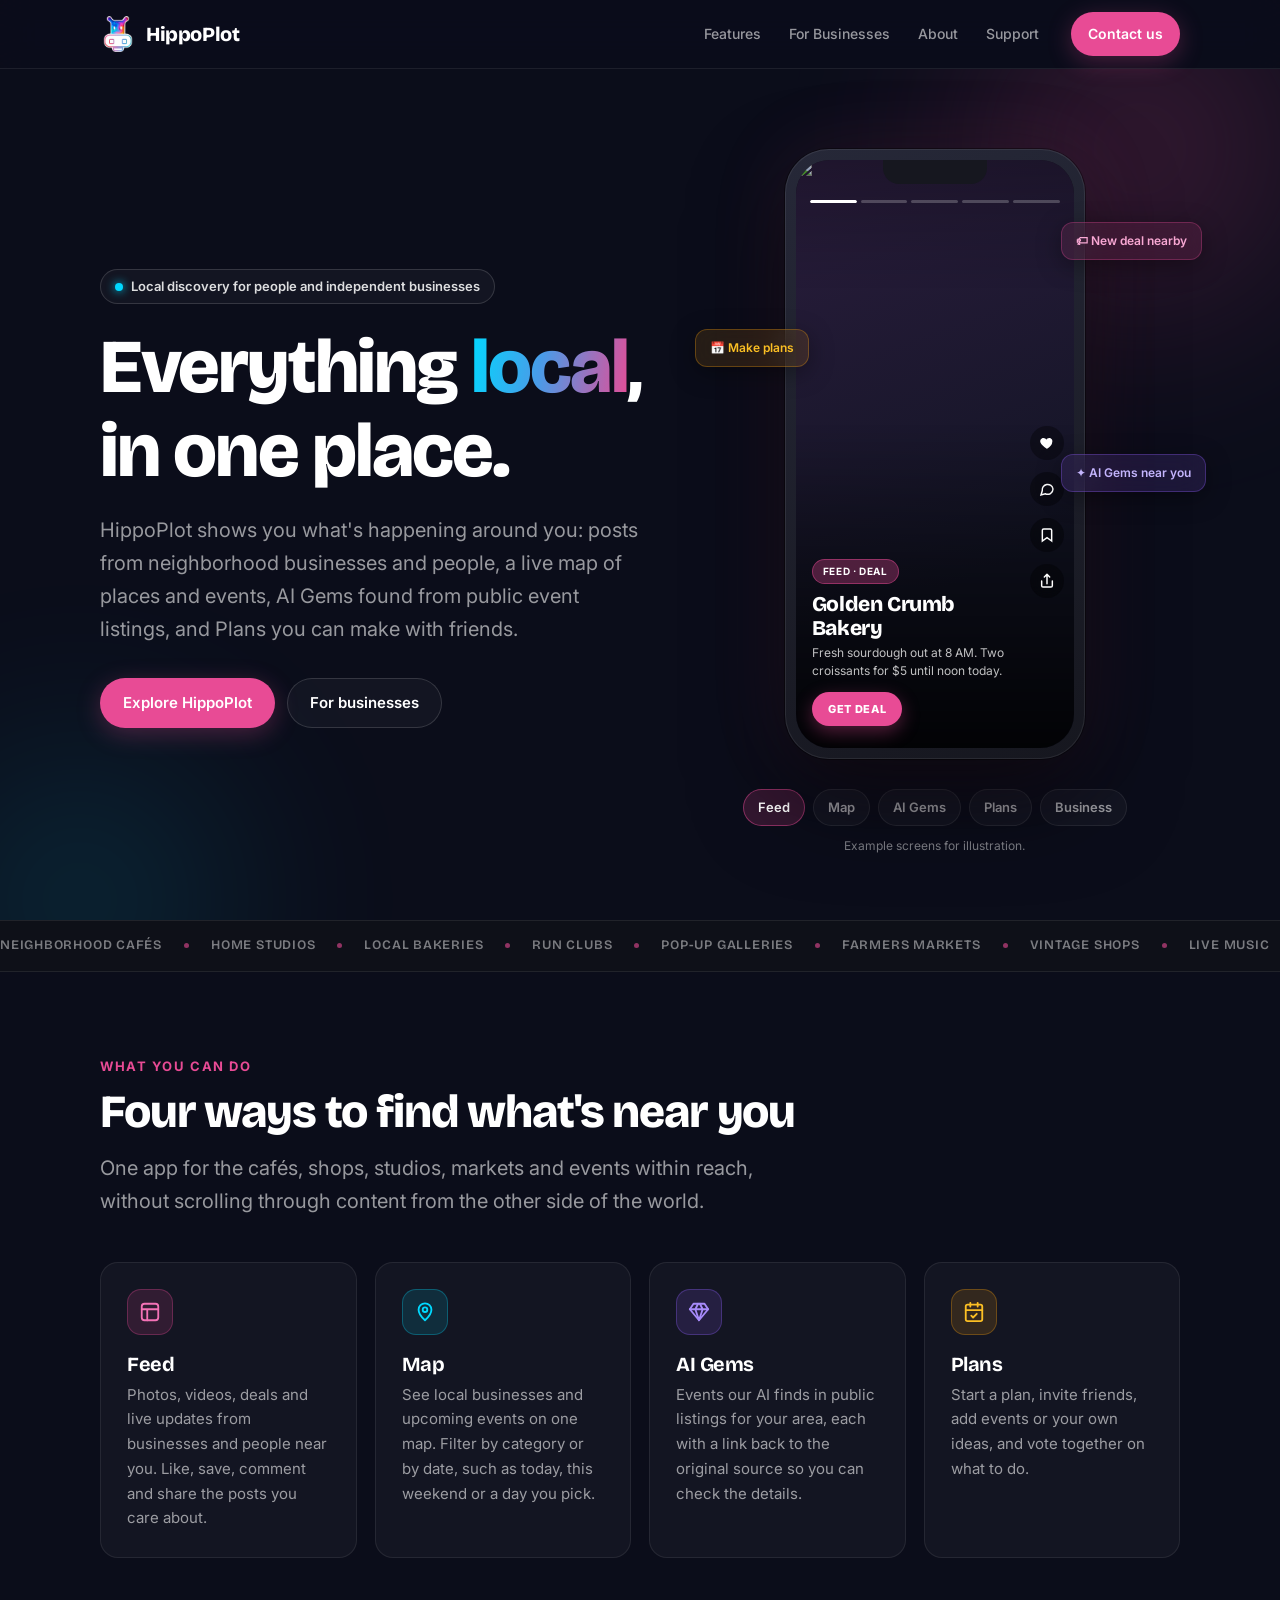
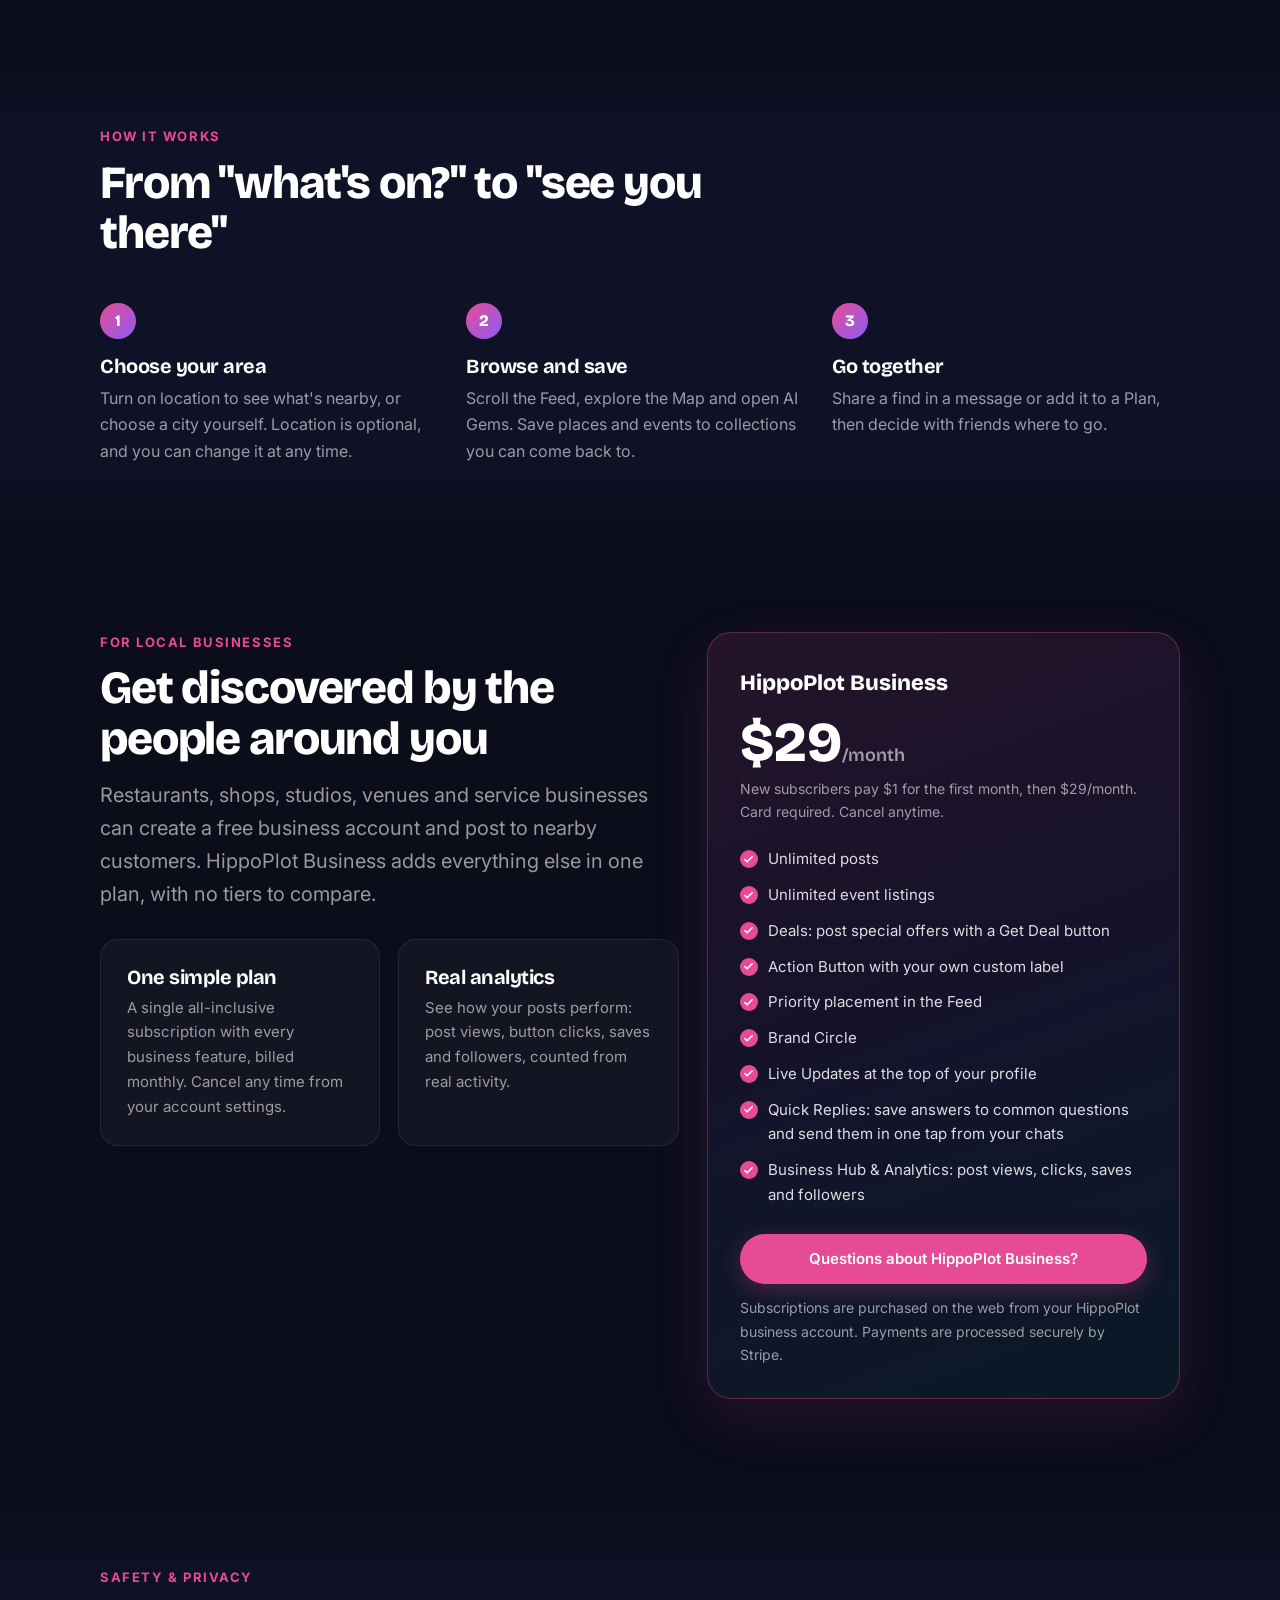
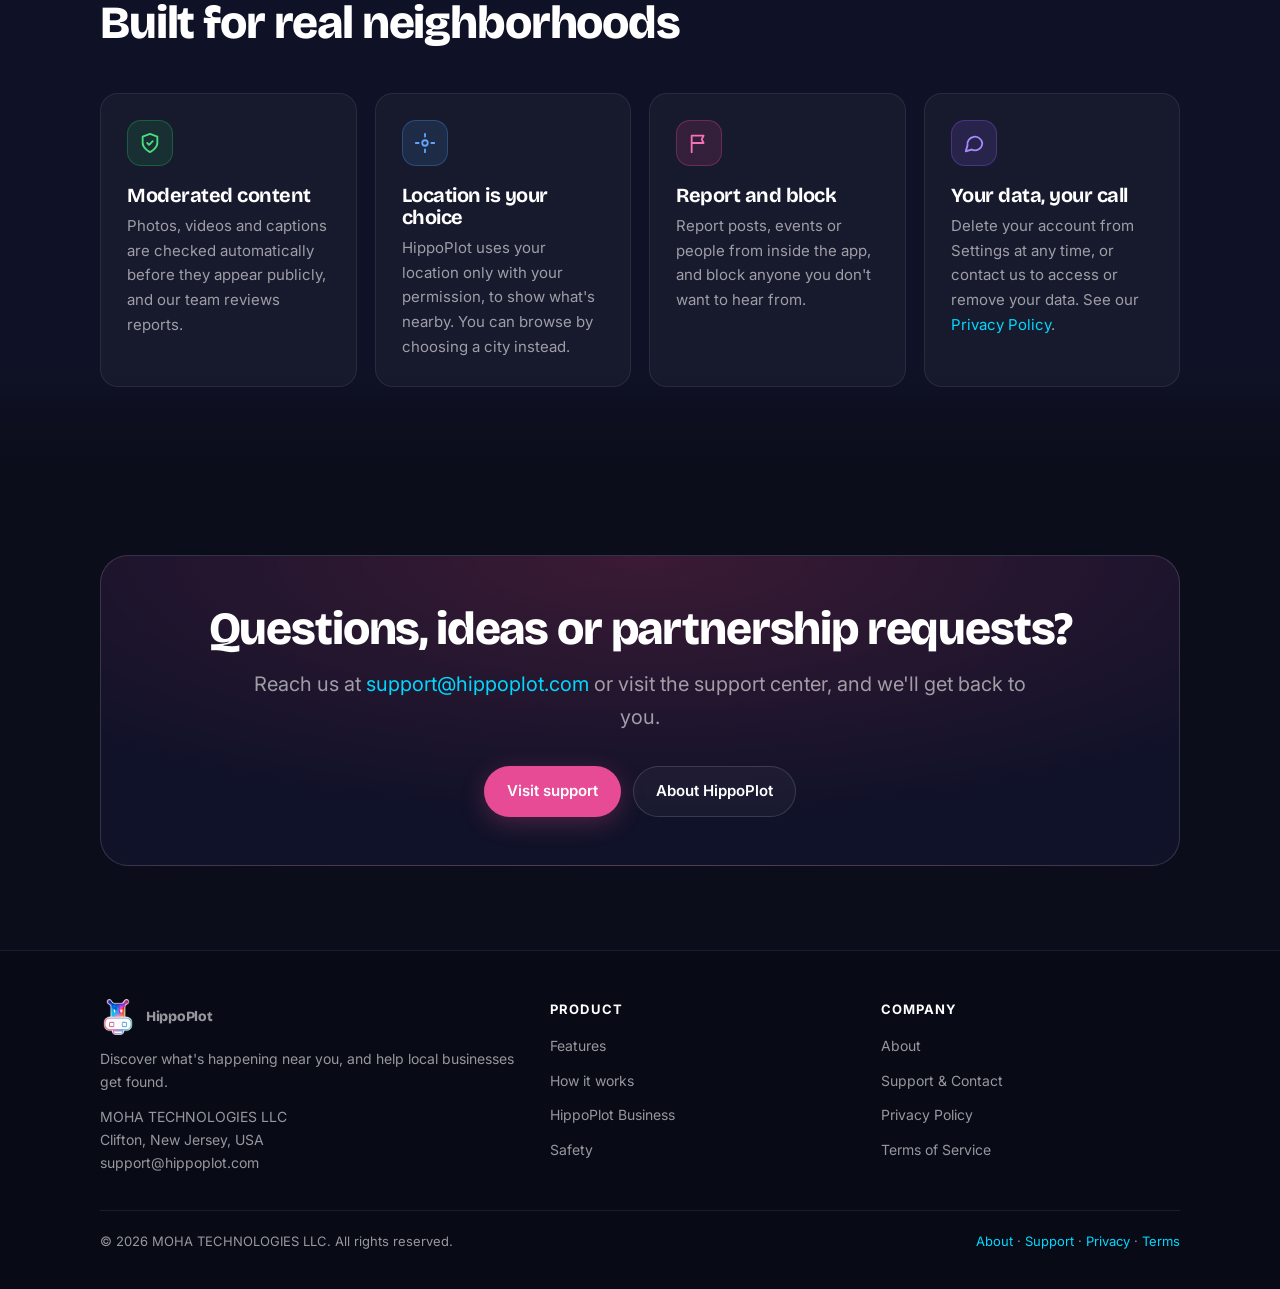
==== commit 9cf88d77: "Add files via upload" ====
--- a/index.html
+++ b/index.html
@@ -19,6 +19,7 @@
 <link rel="preconnect" href="https://fonts.gstatic.com" crossorigin>
 <link href="https://fonts.googleapis.com/css2?family=Bricolage+Grotesque:wght@600;700;800&family=Inter:wght@400;500;600;700&display=swap" rel="stylesheet">
 <link rel="stylesheet" href="/assets/site.css">
+<script src="/assets/reel.js" defer></script>
 </head>
 <body>
 <a class="skip" href="#main">Skip to content</a>
@@ -39,17 +40,132 @@
 </header>
 <main id="main">
 
-<section class="hero">
-  <div class="container">
-    <span class="eyebrow"><span class="dot"></span>Local discovery for people and independent businesses</span>
-    <h1>Everything <span class="grad">local</span>, in one place.</h1>
-    <p class="lead">HippoPlot shows you what's happening around you: posts from neighborhood businesses and people, a live map of places and events, AI Gems found from public event listings, and Plans you can make with friends.</p>
-    <div class="actions">
-      <a class="btn btn-primary" href="#features">Explore HippoPlot</a>
-      <a class="btn btn-ghost" href="#business">For businesses</a>
-    </div>
-  </div>
-</section>
+<section class="hero hero-split">
+  <div class="container hero-grid">
+    <div class="hero-copy">
+      <span class="eyebrow"><span class="dot"></span>Local discovery for people and independent businesses</span>
+      <h1>Everything <span class="grad">local</span>, in one place.</h1>
+      <p class="lead">HippoPlot shows you what's happening around you: posts from neighborhood businesses and people, a live map of places and events, AI Gems found from public event listings, and Plans you can make with friends.</p>
+      <div class="actions">
+        <a class="btn btn-primary" href="#features">Explore HippoPlot</a>
+        <a class="btn btn-ghost" href="#business">For businesses</a>
+      </div>
+    </div>
+
+    <div class="reel" id="reel" role="region" aria-roledescription="carousel" aria-label="HippoPlot features preview">
+      <div class="reel-stage">
+        
+      <div class="reel-float f-plans" aria-hidden="true">&#128197; Make plans</div>
+      <div class="reel-float f-gems" aria-hidden="true">&#10022; AI Gems near you</div>
+      <div class="reel-float f-deal" aria-hidden="true">&#127991; New deal nearby</div>
+
+        <div class="phone">
+          <div class="phone-notch" aria-hidden="true"></div>
+          <div class="phone-screen">
+            <div class="reel-progress" aria-hidden="true"></div>
+            <div class="reel-track">
+
+          <div class="reel-slide is-active" data-feature="feed" aria-label="Feed example">
+            <img src="https://images.unsplash.com/photo-1509365465985-25d11c17e812?auto=format&fit=crop&w=600&h=1066&q=75" alt="Fresh pastries on a bakery counter" width="600" height="1066" decoding="async">
+            <div class="rs-shade"></div>
+            <div class="rs-side" aria-hidden="true">
+              <span><svg viewBox="0 0 24 24" fill="currentColor" aria-hidden="true"><path d="M12 21s-7.5-4.6-9.6-9.2C.9 8.3 3 4.5 6.7 4.5c2 0 3.6 1.1 4.3 2.6.7-1.5 2.3-2.6 4.3-2.6 3.7 0 5.8 3.8 4.3 7.3C19.5 16.4 12 21 12 21Z"/></svg></span><span><svg viewBox="0 0 24 24" fill="none" stroke="currentColor" stroke-width="2.2" aria-hidden="true"><path d="M21 12a8 8 0 0 1-11.6 7.1L3 21l1.9-6.4A8 8 0 1 1 21 12Z"/></svg></span><span><svg viewBox="0 0 24 24" fill="none" stroke="currentColor" stroke-width="2.2" aria-hidden="true"><path d="M19 21l-7-5-7 5V5a2 2 0 0 1 2-2h10a2 2 0 0 1 2 2z"/></svg></span><span><svg viewBox="0 0 24 24" fill="none" stroke="currentColor" stroke-width="2.2" stroke-linecap="round" stroke-linejoin="round" aria-hidden="true"><path d="M4 12v7a2 2 0 0 0 2 2h12a2 2 0 0 0 2-2v-7M16 6l-4-4-4 4M12 2v14"/></svg></span>
+            </div>
+            <div class="rs-bottom">
+              <span class="rs-tag">Feed &middot; Deal</span>
+              <div class="rs-title">Golden Crumb Bakery</div>
+              <p class="rs-text">Fresh sourdough out at 8 AM. Two croissants for $5 until noon today.</p>
+              <span class="rs-cta">Get Deal</span>
+            </div>
+          </div>
+
+          <div class="reel-slide" data-feature="map" aria-label="Map example">
+            <div class="rs-map" aria-hidden="true">
+              <i class="road r1"></i><i class="road r2"></i><i class="road r3"></i><i class="road r4"></i>
+              <i class="park"></i><i class="water"></i>
+              <b class="pin p-biz" style="top:22%;left:24%"></b>
+              <b class="pin p-biz" style="top:38%;left:64%"></b>
+              <b class="pin p-gem" style="top:52%;left:34%"></b>
+              <b class="pin p-gem" style="top:30%;left:46%"></b>
+              <b class="pin p-biz" style="top:60%;left:72%"></b>
+              <b class="pin p-gem" style="top:68%;left:18%"></b>
+              <b class="you" style="top:47%;left:50%"></b>
+            </div>
+            <div class="rs-chips" aria-hidden="true"><span class="on">All</span><span>Businesses</span><span>AI Gems</span></div>
+            <div class="rs-bottom">
+              <span class="rs-tag rs-tag-cyan">Map</span>
+              <div class="rs-title">This weekend near you</div>
+              <p class="rs-text">Businesses and upcoming events on one map. Filter by category or pick a date.</p>
+              <span class="rs-pill">&#128197; This weekend &times;</span>
+            </div>
+          </div>
+
+          <div class="reel-slide" data-feature="gems" aria-label="AI Gems example">
+            <img src="https://images.unsplash.com/photo-1492684223066-81342ee5ff30?auto=format&fit=crop&w=600&h=1066&q=75" alt="Crowd enjoying an outdoor concert" width="600" height="1066" loading="lazy" decoding="async">
+            <div class="rs-shade"></div>
+            <div class="rs-side" aria-hidden="true">
+              <span><svg viewBox="0 0 24 24" fill="currentColor" aria-hidden="true"><path d="M12 21s-7.5-4.6-9.6-9.2C.9 8.3 3 4.5 6.7 4.5c2 0 3.6 1.1 4.3 2.6.7-1.5 2.3-2.6 4.3-2.6 3.7 0 5.8 3.8 4.3 7.3C19.5 16.4 12 21 12 21Z"/></svg></span><span><svg viewBox="0 0 24 24" fill="none" stroke="currentColor" stroke-width="2.2" aria-hidden="true"><path d="M21 12a8 8 0 0 1-11.6 7.1L3 21l1.9-6.4A8 8 0 1 1 21 12Z"/></svg></span><span><svg viewBox="0 0 24 24" fill="none" stroke="currentColor" stroke-width="2.2" aria-hidden="true"><path d="M19 21l-7-5-7 5V5a2 2 0 0 1 2-2h10a2 2 0 0 1 2 2z"/></svg></span><span><svg viewBox="0 0 24 24" fill="none" stroke="currentColor" stroke-width="2.2" stroke-linecap="round" stroke-linejoin="round" aria-hidden="true"><path d="M4 12v7a2 2 0 0 0 2 2h12a2 2 0 0 0 2-2v-7M16 6l-4-4-4 4M12 2v14"/></svg></span>
+            </div>
+            <div class="rs-bottom">
+              <span class="rs-tag rs-tag-violet">&#10022; AI Gem</span>
+              <div class="rs-title">Summer Music in the Park</div>
+              <p class="rs-text">Saturday &middot; 6:00 PM &middot; Free outdoor concert</p>
+              <span class="rs-source">Found in a public event listing &middot; View source &#8599;</span>
+            </div>
+          </div>
+
+          <div class="reel-slide rs-ui" data-feature="plans" aria-label="Plans example">
+            <div class="rs-ui-inner">
+              <span class="rs-tag rs-tag-amber">Plans</span>
+              <div class="rs-title">Friday night?</div>
+              <p class="rs-text">4 friends invited &middot; vote on an option</p>
+              <div class="vote"><div class="vote-row"><span>Live jazz at The Loft</span><b>3</b></div><i style="width:75%"></i></div>
+              <div class="vote"><div class="vote-row"><span>Night market downtown</span><b>2</b></div><i style="width:50%"></i></div>
+              <div class="vote"><div class="vote-row"><span>Dinner &amp; a movie</span><b>1</b></div><i style="width:25%"></i></div>
+              <div class="rs-avatars" aria-hidden="true"><span>A</span><span>J</span><span>M</span><span>K</span></div>
+              <span class="rs-cta rs-cta-ghost">+ Add an Event</span>
+            </div>
+          </div>
+
+          <div class="reel-slide rs-ui" data-feature="business" aria-label="HippoPlot Business example">
+            <img class="rs-bg" src="https://images.unsplash.com/photo-1563245372-f21724e3856d?auto=format&fit=crop&w=600&h=1066&q=75" alt="" width="600" height="1066" loading="lazy" decoding="async">
+            <div class="rs-ui-inner rs-glass">
+              <span class="rs-tag">HippoPlot Business</span>
+              <div class="rs-title">Bloom &amp; Petal</div>
+              <p class="rs-text">Your posts this week</p>
+              <div class="rs-chart" aria-hidden="true">
+                <i style="height:35%"></i><i style="height:52%"></i><i style="height:44%"></i><i style="height:70%"></i><i style="height:58%"></i><i style="height:86%"></i><i style="height:76%"></i>
+              </div>
+              <div class="rs-stats" aria-hidden="true"><span>Views</span><span>Clicks</span><span>Saves</span></div>
+              <p class="rs-text" style="margin-top:10px">Quick Replies</p>
+              <div class="rs-replies" aria-hidden="true"><span>Are you open today?</span><span>Do you deliver?</span></div>
+              <span class="rs-cta">Order Flowers</span>
+            </div>
+          </div>
+
+            </div>
+            <button type="button" class="reel-hit reel-prev" aria-label="Previous feature"></button>
+            <button type="button" class="reel-hit reel-next" aria-label="Next feature"></button>
+          </div>
+        </div>
+      </div>
+      <div class="reel-tabs" role="group" aria-label="Choose a feature">
+        <button type="button" class="reel-tab is-active" data-go="0" aria-pressed="true">Feed</button>
+        <button type="button" class="reel-tab" data-go="1" aria-pressed="false">Map</button>
+        <button type="button" class="reel-tab" data-go="2" aria-pressed="false">AI Gems</button>
+        <button type="button" class="reel-tab" data-go="3" aria-pressed="false">Plans</button>
+        <button type="button" class="reel-tab" data-go="4" aria-pressed="false">Business</button>
+      </div>
+      <p class="reel-note">Example screens for illustration.</p>
+      <p class="sr-only" aria-live="polite" id="reel-status"></p>
+    </div>
+
+  </div>
+</section>
+
+<div class="ticker" aria-hidden="true">
+  <div class="ticker-track"><span class="tk-item">Neighborhood Cafés</span><span class="tk-dot"></span><span class="tk-item">Home Studios</span><span class="tk-dot"></span><span class="tk-item">Local Bakeries</span><span class="tk-dot"></span><span class="tk-item">Run Clubs</span><span class="tk-dot"></span><span class="tk-item">Pop-up Galleries</span><span class="tk-dot"></span><span class="tk-item">Farmers Markets</span><span class="tk-dot"></span><span class="tk-item">Vintage Shops</span><span class="tk-dot"></span><span class="tk-item">Live Music</span><span class="tk-dot"></span><span class="tk-item">Food Trucks</span><span class="tk-dot"></span><span class="tk-item">Craft Workshops</span><span class="tk-dot"></span><span class="tk-item">Neighborhood Cafés</span><span class="tk-dot"></span><span class="tk-item">Home Studios</span><span class="tk-dot"></span><span class="tk-item">Local Bakeries</span><span class="tk-dot"></span><span class="tk-item">Run Clubs</span><span class="tk-dot"></span><span class="tk-item">Pop-up Galleries</span><span class="tk-dot"></span><span class="tk-item">Farmers Markets</span><span class="tk-dot"></span><span class="tk-item">Vintage Shops</span><span class="tk-dot"></span><span class="tk-item">Live Music</span><span class="tk-dot"></span><span class="tk-item">Food Trucks</span><span class="tk-dot"></span><span class="tk-item">Craft Workshops</span><span class="tk-dot"></span></div>
+</div>
 
 <section id="features">
   <div class="container">
--- a/assets/site.css
+++ b/assets/site.css
@@ -230,3 +230,156 @@
   html { scroll-behavior: auto; }
   .btn { transition: none; }
 }
+
+/* ── Homepage hero with feature reel ── */
+.sr-only { position: absolute; width: 1px; height: 1px; padding: 0; margin: -1px; overflow: hidden; clip: rect(0 0 0 0); white-space: nowrap; border: 0; }
+.hero-split { padding: 72px 0 64px; }
+.hero-grid { display: grid; grid-template-columns: minmax(0, 1.05fr) minmax(0, .95fr); gap: 48px; align-items: center; }
+.hero-copy h1 { max-width: 12ch; }
+
+.reel { --reel-duration: 4500ms; display: flex; flex-direction: column; align-items: center; outline: none; }
+.reel-stage { position: relative; width: 100%; display: grid; place-items: center; padding: 8px 0; }
+.phone {
+  position: relative; width: 300px; height: 610px; border-radius: 44px; padding: 11px;
+  background: linear-gradient(160deg, #262838, #16171f);
+  box-shadow: inset 0 0 0 1px rgba(255,255,255,.08), 0 40px 90px rgba(0,0,0,.55), 0 0 0 1px rgba(0,0,0,.4), 0 0 80px rgba(232,75,149,.12);
+}
+.phone-notch { position: absolute; top: 11px; left: 50%; transform: translateX(-50%); width: 104px; height: 24px; background: #16171f; border-radius: 0 0 16px 16px; z-index: 6; }
+.phone-screen { position: relative; width: 100%; height: 100%; border-radius: 34px; overflow: hidden; background: #0F1117; touch-action: pan-y; }
+.reel-track { position: absolute; inset: 0; }
+.reel-slide {
+  position: absolute; inset: 0; overflow: hidden;
+  opacity: 0; transform: translateY(100%);
+  transition: transform .6s cubic-bezier(.45,.05,.15,1), opacity .6s ease;
+}
+.reel-slide.is-active { opacity: 1; transform: translateY(0); z-index: 2; }
+.reel-slide.is-prev { opacity: 0; transform: translateY(-30%); z-index: 1; }
+.reel-slide > img, .reel-slide .rs-bg { position: absolute; inset: 0; width: 100%; height: 100%; object-fit: cover; color: transparent; font-size: 0; background: linear-gradient(160deg, #2a1d3d, #121424 70%); }
+.reel-slide.is-active > img { animation: kenburns calc(var(--reel-duration) + 1s) ease-out both; }
+@keyframes kenburns { from { transform: scale(1.08); } to { transform: scale(1); } }
+.rs-shade { position: absolute; inset: 0; background: linear-gradient(180deg, rgba(0,0,0,.25) 0%, transparent 22%, transparent 45%, rgba(0,0,0,.85) 100%); }
+
+.reel-progress { position: absolute; top: 40px; left: 14px; right: 14px; z-index: 5; display: flex; gap: 4px; }
+.reel-bar { flex: 1; height: 3px; border-radius: 3px; background: rgba(255,255,255,.22); overflow: hidden; }
+.reel-bar i { display: block; height: 100%; width: 0; background: #fff; border-radius: 3px; }
+.reel-bar.is-done i { width: 100%; }
+.reel-bar.is-active i { animation: reelFill var(--reel-duration) linear forwards; }
+.reel.is-paused .reel-bar.is-active i { animation-play-state: paused; }
+.reel-static .reel-bar.is-active i { animation: none; width: 100%; }
+@keyframes reelFill { from { width: 0; } to { width: 100%; } }
+
+.rs-side { position: absolute; right: 10px; bottom: 150px; z-index: 3; display: grid; gap: 12px; }
+.rs-side span { width: 34px; height: 34px; border-radius: 50%; display: grid; place-items: center; background: rgba(0,0,0,.35); backdrop-filter: blur(8px); -webkit-backdrop-filter: blur(8px); color: #fff; }
+.rs-side svg { width: 16px; height: 16px; }
+.rs-bottom { position: absolute; left: 0; right: 0; bottom: 0; z-index: 3; padding: 16px 56px 22px 16px; }
+.rs-tag { display: inline-flex; align-items: center; gap: 4px; padding: 3px 10px; border-radius: 999px; font-size: 10px; font-weight: 700; letter-spacing: .06em; text-transform: uppercase; color: #fff; background: rgba(232,75,149,.3); border: 1px solid rgba(232,75,149,.45); margin-bottom: 8px; }
+.rs-tag-cyan { background: rgba(0,217,255,.2); border-color: rgba(0,217,255,.45); }
+.rs-tag-violet { background: rgba(139,92,246,.3); border-color: rgba(167,139,250,.5); }
+.rs-tag-amber { background: rgba(245,158,11,.22); border-color: rgba(251,191,36,.5); }
+.rs-title { font-family: var(--font-display); font-weight: 800; font-size: 21px; line-height: 1.15; color: #fff; letter-spacing: -.02em; }
+.rs-text { font-size: 12px; line-height: 1.5; color: rgba(255,255,255,.75); margin-top: 4px; }
+.rs-cta { display: inline-flex; margin-top: 12px; padding: 8px 16px; border-radius: 999px; font-size: 11px; font-weight: 800; letter-spacing: .06em; text-transform: uppercase; color: #fff; background: var(--accent); box-shadow: 0 6px 18px rgba(232,75,149,.35); }
+.rs-cta-ghost { background: rgba(255,255,255,.08); box-shadow: none; border: 1px solid rgba(255,255,255,.18); }
+.rs-pill { display: inline-flex; margin-top: 10px; padding: 6px 12px; border-radius: 999px; font-size: 11px; font-weight: 600; color: #fff; background: rgba(0,217,255,.16); border: 1px solid rgba(0,217,255,.4); }
+.rs-source { display: block; margin-top: 10px; font-size: 11px; color: #c4b5fd; }
+
+/* Map slide */
+.rs-map { position: absolute; inset: 0; background: radial-gradient(120% 80% at 50% 40%, #1b2036, #0e1020 70%); }
+.rs-map .road { position: absolute; background: rgba(255,255,255,.08); border-radius: 4px; }
+.rs-map .r1 { left: -10%; right: -10%; top: 34%; height: 8px; transform: rotate(-12deg); }
+.rs-map .r2 { left: -10%; right: -10%; top: 62%; height: 6px; transform: rotate(8deg); }
+.rs-map .r3 { top: -10%; bottom: -10%; left: 40%; width: 7px; transform: rotate(10deg); }
+.rs-map .r4 { top: -10%; bottom: -10%; left: 76%; width: 5px; transform: rotate(-6deg); }
+.rs-map .park { position: absolute; left: 8%; top: 44%; width: 26%; height: 14%; border-radius: 14px; background: rgba(34,197,94,.12); }
+.rs-map .water { position: absolute; right: -6%; top: 6%; width: 38%; height: 18%; border-radius: 40%; background: rgba(74,155,232,.14); }
+.rs-map .pin { position: absolute; width: 18px; height: 18px; border-radius: 50% 50% 50% 0; transform: rotate(-45deg) scale(0); border: 2px solid #fff; animation: pinDrop .5s cubic-bezier(.3,1.6,.5,1) forwards; }
+.rs-map .p-biz { background: var(--accent); }
+.rs-map .p-gem { background: var(--violet); }
+.reel-slide.is-active .pin:nth-of-type(1) { animation-delay: .15s; }
+.reel-slide.is-active .pin:nth-of-type(2) { animation-delay: .3s; }
+.reel-slide.is-active .pin:nth-of-type(3) { animation-delay: .45s; }
+.reel-slide.is-active .pin:nth-of-type(4) { animation-delay: .6s; }
+.reel-slide.is-active .pin:nth-of-type(5) { animation-delay: .75s; }
+.reel-slide.is-active .pin:nth-of-type(6) { animation-delay: .9s; }
+.reel-slide:not(.is-active) .pin { animation: none; }
+@keyframes pinDrop { to { transform: rotate(-45deg) scale(1); } }
+.rs-map .you { position: absolute; width: 14px; height: 14px; border-radius: 50%; background: var(--cyan); border: 3px solid #fff; box-shadow: 0 0 0 8px rgba(0,217,255,.18); animation: youPulse 2s ease-in-out infinite; }
+@keyframes youPulse { 50% { box-shadow: 0 0 0 14px rgba(0,217,255,.06); } }
+.rs-chips { position: absolute; top: 56px; left: 12px; right: 12px; z-index: 3; display: flex; gap: 6px; }
+.rs-chips span { padding: 5px 10px; border-radius: 999px; font-size: 10px; font-weight: 600; color: rgba(255,255,255,.8); background: rgba(255,255,255,.07); border: 1px solid rgba(255,255,255,.1); white-space: nowrap; }
+.rs-chips .on { background: var(--accent); border-color: transparent; color: #fff; }
+
+/* UI slides (Plans, Business) */
+.rs-ui { background: linear-gradient(170deg, #1b1630, #0f1117 60%); }
+.rs-ui-inner { position: absolute; left: 14px; right: 14px; top: 64px; z-index: 3; }
+.rs-glass { padding: 16px; border-radius: 20px; background: rgba(11,13,26,.78); backdrop-filter: blur(14px); -webkit-backdrop-filter: blur(14px); border: 1px solid rgba(255,255,255,.1); }
+.vote { margin-top: 12px; padding: 10px 12px; border-radius: 12px; background: rgba(255,255,255,.05); border: 1px solid rgba(255,255,255,.08); position: relative; overflow: hidden; }
+.vote i { position: absolute; left: 0; top: 0; bottom: 0; background: linear-gradient(90deg, rgba(245,158,11,.28), rgba(232,75,149,.18)); transform-origin: left; transform: scaleX(0); transition: transform .9s cubic-bezier(.2,.8,.2,1) .3s; }
+.reel-slide.is-active .vote i { transform: scaleX(1); }
+.vote-row { position: relative; z-index: 1; display: flex; justify-content: space-between; gap: 8px; font-size: 12px; color: #fff; }
+.vote-row b { color: #fbbf24; }
+.rs-avatars { display: flex; margin-top: 14px; }
+.rs-avatars span { width: 28px; height: 28px; border-radius: 50%; display: grid; place-items: center; font-size: 11px; font-weight: 700; color: #fff; border: 2px solid #0f1117; margin-left: -6px; background: linear-gradient(135deg, var(--accent), var(--violet)); }
+.rs-avatars span:first-child { margin-left: 0; }
+.rs-avatars span:nth-child(2) { background: linear-gradient(135deg, var(--cyan), var(--primary)); }
+.rs-avatars span:nth-child(3) { background: linear-gradient(135deg, #f59e0b, #ef4444); }
+.rs-avatars span:nth-child(4) { background: linear-gradient(135deg, #22c55e, #06b6d4); }
+.rs-chart { display: flex; align-items: flex-end; gap: 6px; height: 84px; margin-top: 12px; }
+.rs-chart i { flex: 1; border-radius: 6px 6px 2px 2px; background: linear-gradient(180deg, var(--accent), var(--violet)); transform-origin: bottom; transform: scaleY(.1); transition: transform .8s cubic-bezier(.2,.8,.2,1); }
+.reel-slide.is-active .rs-chart i { transform: scaleY(1); }
+.reel-slide.is-active .rs-chart i:nth-child(2) { transition-delay: .05s; }
+.reel-slide.is-active .rs-chart i:nth-child(3) { transition-delay: .1s; }
+.reel-slide.is-active .rs-chart i:nth-child(4) { transition-delay: .15s; }
+.reel-slide.is-active .rs-chart i:nth-child(5) { transition-delay: .2s; }
+.reel-slide.is-active .rs-chart i:nth-child(6) { transition-delay: .25s; }
+.reel-slide.is-active .rs-chart i:nth-child(7) { transition-delay: .3s; }
+.rs-stats { display: flex; justify-content: space-between; margin-top: 8px; font-size: 10px; color: rgba(255,255,255,.55); text-transform: uppercase; letter-spacing: .06em; }
+.rs-replies { display: flex; flex-wrap: wrap; gap: 6px; margin-top: 6px; }
+.rs-replies span { padding: 5px 10px; border-radius: 999px; font-size: 10px; color: #fff; background: rgba(255,255,255,.08); border: 1px solid rgba(255,255,255,.14); }
+
+/* Tap zones and tabs */
+.reel-hit { position: absolute; top: 60px; bottom: 0; z-index: 4; width: 30%; background: transparent; border: 0; cursor: pointer; }
+.reel-prev { left: 0; }
+.reel-next { right: 0; width: 38%; }
+.reel-tabs { display: flex; flex-wrap: wrap; justify-content: center; gap: 8px; margin-top: 22px; max-width: 100%; }
+.reel-tab { font: inherit; font-size: 13px; font-weight: 600; color: var(--text-muted); padding: 7px 14px; border-radius: 999px; background: var(--surface); border: 1px solid var(--border); cursor: pointer; transition: color .2s, background .2s, border-color .2s; }
+.reel-tab:hover { color: #fff; border-color: var(--border-2); }
+.reel-tab.is-active { color: #fff; background: rgba(232,75,149,.18); border-color: rgba(232,75,149,.5); }
+.reel-note { margin-top: 10px; font-size: 12px; color: var(--text-muted); opacity: .75; }
+
+/* Floating labels around the phone (desktop only) */
+.reel-float { position: absolute; z-index: 7; padding: 8px 14px; border-radius: 12px; font-size: 12px; font-weight: 600; white-space: nowrap; backdrop-filter: blur(16px); -webkit-backdrop-filter: blur(16px); box-shadow: 0 6px 24px rgba(0,0,0,.35); animation: floatY 5s ease-in-out infinite; }
+.f-plans { right: calc(50% + 126px); top: 30%; color: #fbbf24; background: rgba(245,158,11,.12); border: 1px solid rgba(245,158,11,.3); }
+.f-gems { left: calc(50% + 126px); top: 50%; color: #c4b5fd; background: rgba(139,92,246,.14); border: 1px solid rgba(139,92,246,.32); animation-delay: -1.6s; }
+.f-deal { left: calc(50% + 126px); top: 13%; color: #f9a8d4; background: rgba(232,75,149,.12); border: 1px solid rgba(232,75,149,.3); animation-delay: -3.2s; }
+@keyframes floatY { 50% { transform: translateY(-8px); } }
+
+/* Ticker */
+.ticker { overflow: hidden; border-top: 1px solid var(--border); border-bottom: 1px solid var(--border); background: rgba(17,18,24,.7); padding: 14px 0; }
+.ticker-track { display: flex; align-items: center; gap: 22px; width: max-content; animation: tickerLoop 38s linear infinite; will-change: transform; }
+.tk-item { font-family: var(--font-display); font-size: 13px; font-weight: 600; letter-spacing: .06em; text-transform: uppercase; color: rgba(255,255,255,.45); white-space: nowrap; }
+.tk-dot { width: 5px; height: 5px; border-radius: 50%; background: var(--accent); opacity: .6; flex-shrink: 0; }
+@keyframes tickerLoop { to { transform: translate3d(-50%, 0, 0); } }
+
+@media (max-width: 1180px) {
+  .reel-float { display: none; }
+}
+@media (max-width: 960px) {
+  .hero-grid { grid-template-columns: 1fr; gap: 40px; }
+  .hero-copy h1 { max-width: 14ch; }
+  .reel-float { display: none; }
+}
+@media (max-width: 400px) {
+  .phone { width: 270px; height: 550px; border-radius: 40px; }
+  .phone-screen { border-radius: 30px; }
+  .rs-title { font-size: 19px; }
+}
+@media (prefers-reduced-motion: reduce) {
+  .reel-slide, .vote i, .rs-chart i { transition: none; }
+  .reel-slide.is-active > img, .rs-map .pin, .rs-map .you, .reel-float, .ticker-track { animation: none; }
+  .rs-map .pin { transform: rotate(-45deg) scale(1); }
+  .ticker-track { flex-wrap: wrap; width: auto; justify-content: center; }
+}
+@media (max-width: 720px) {
+  .btn { white-space: normal; text-align: center; }
+}
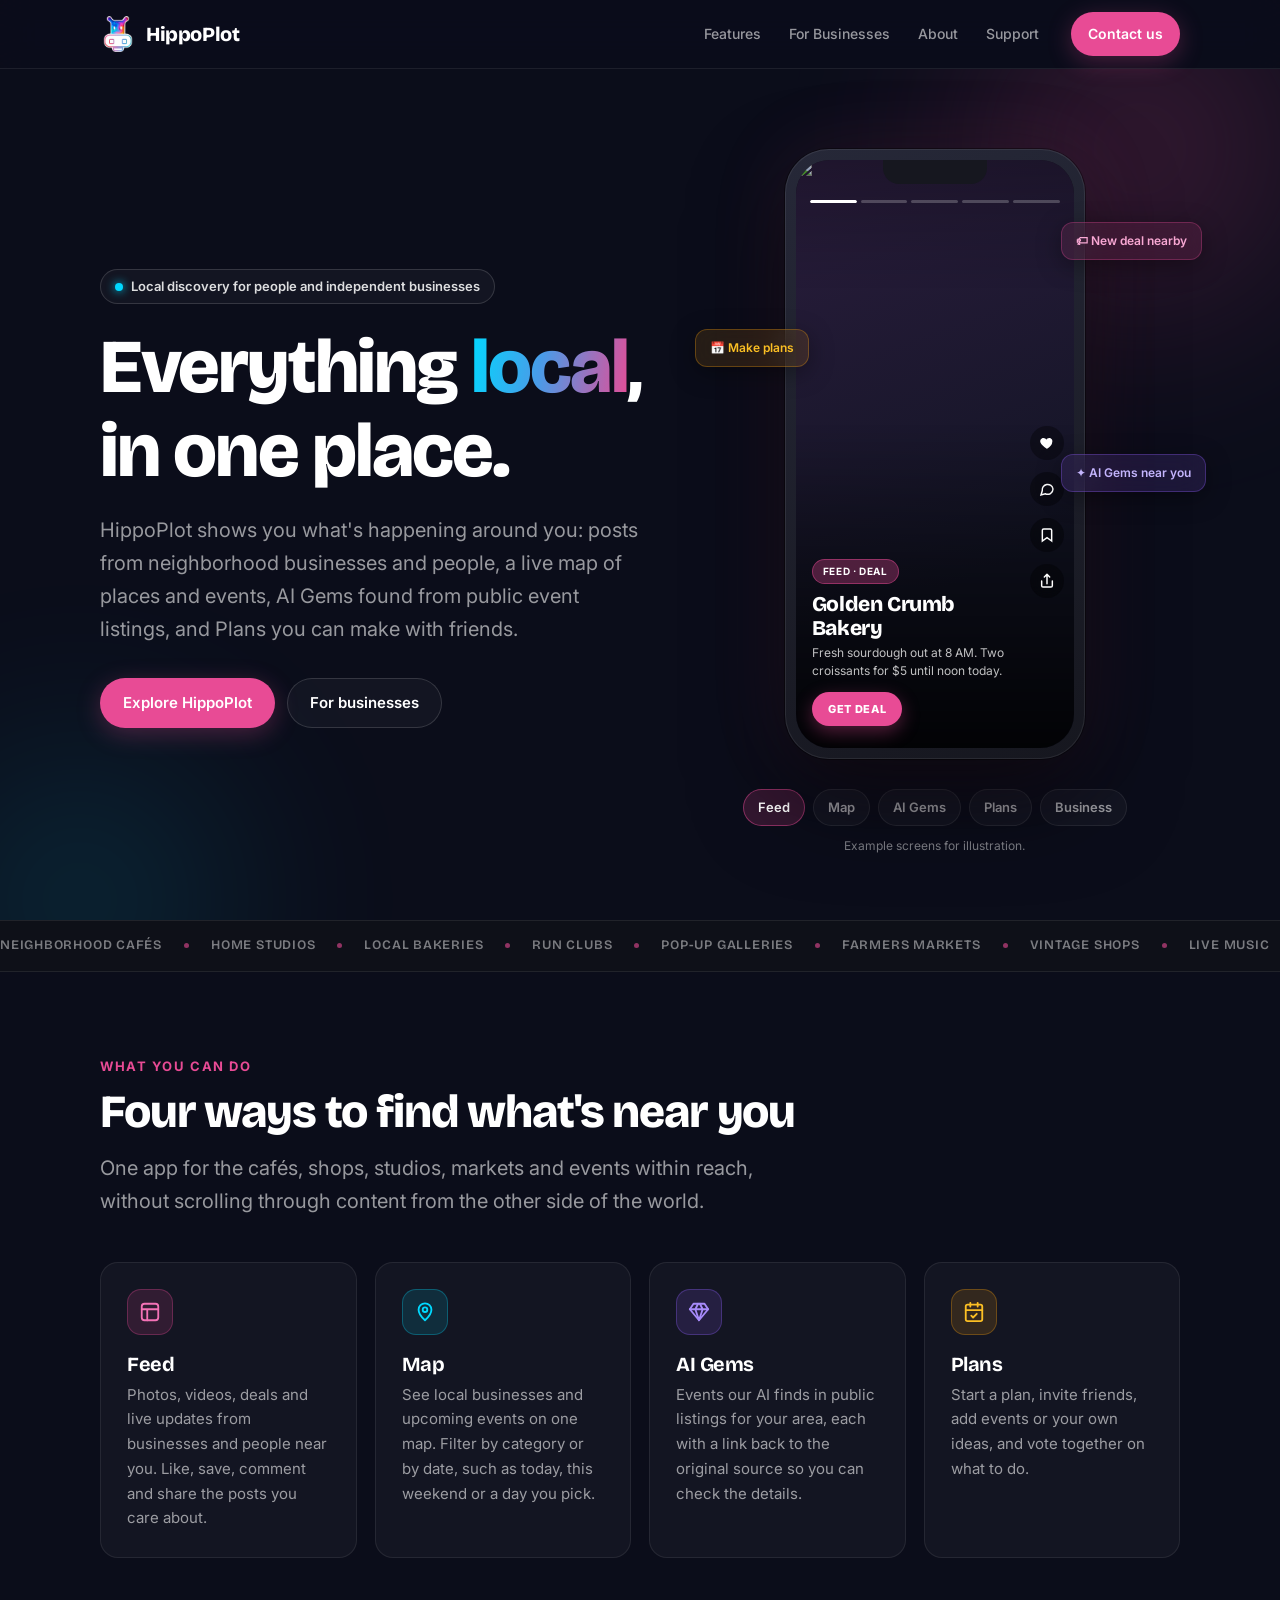
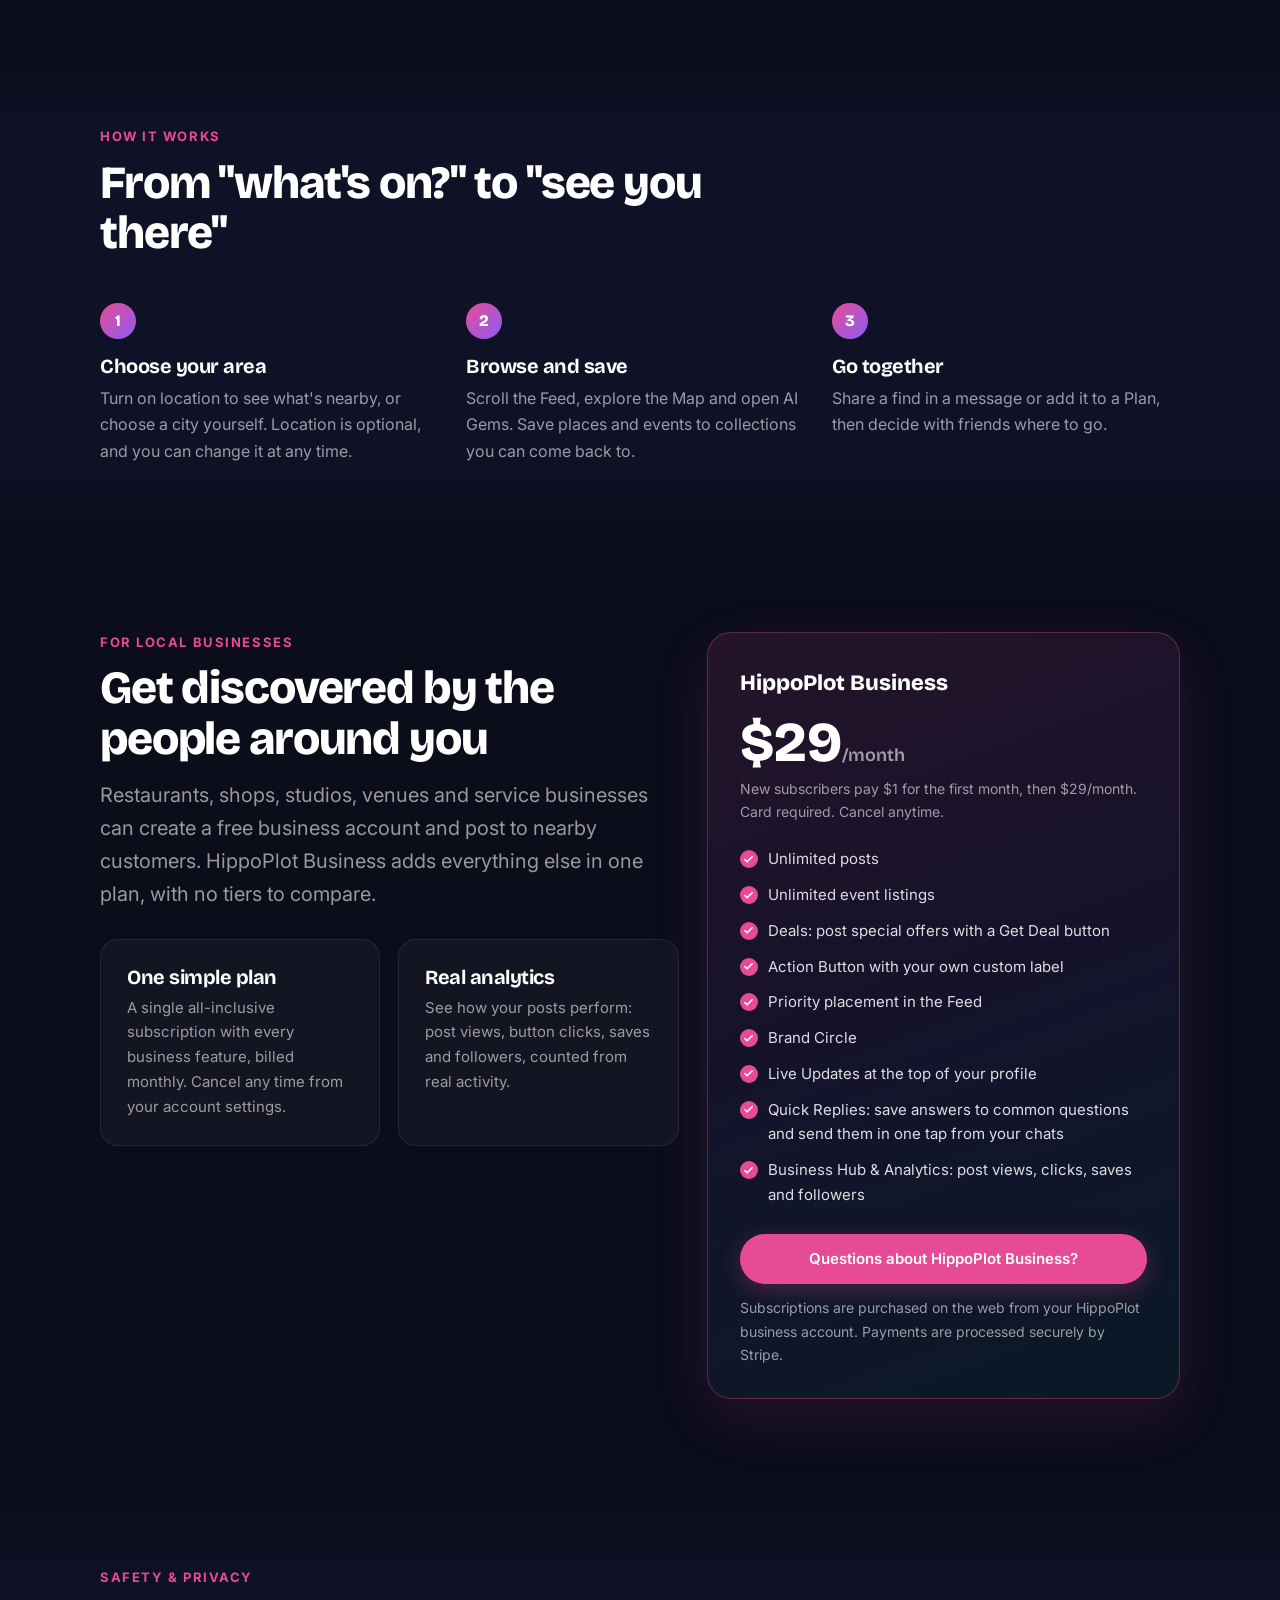
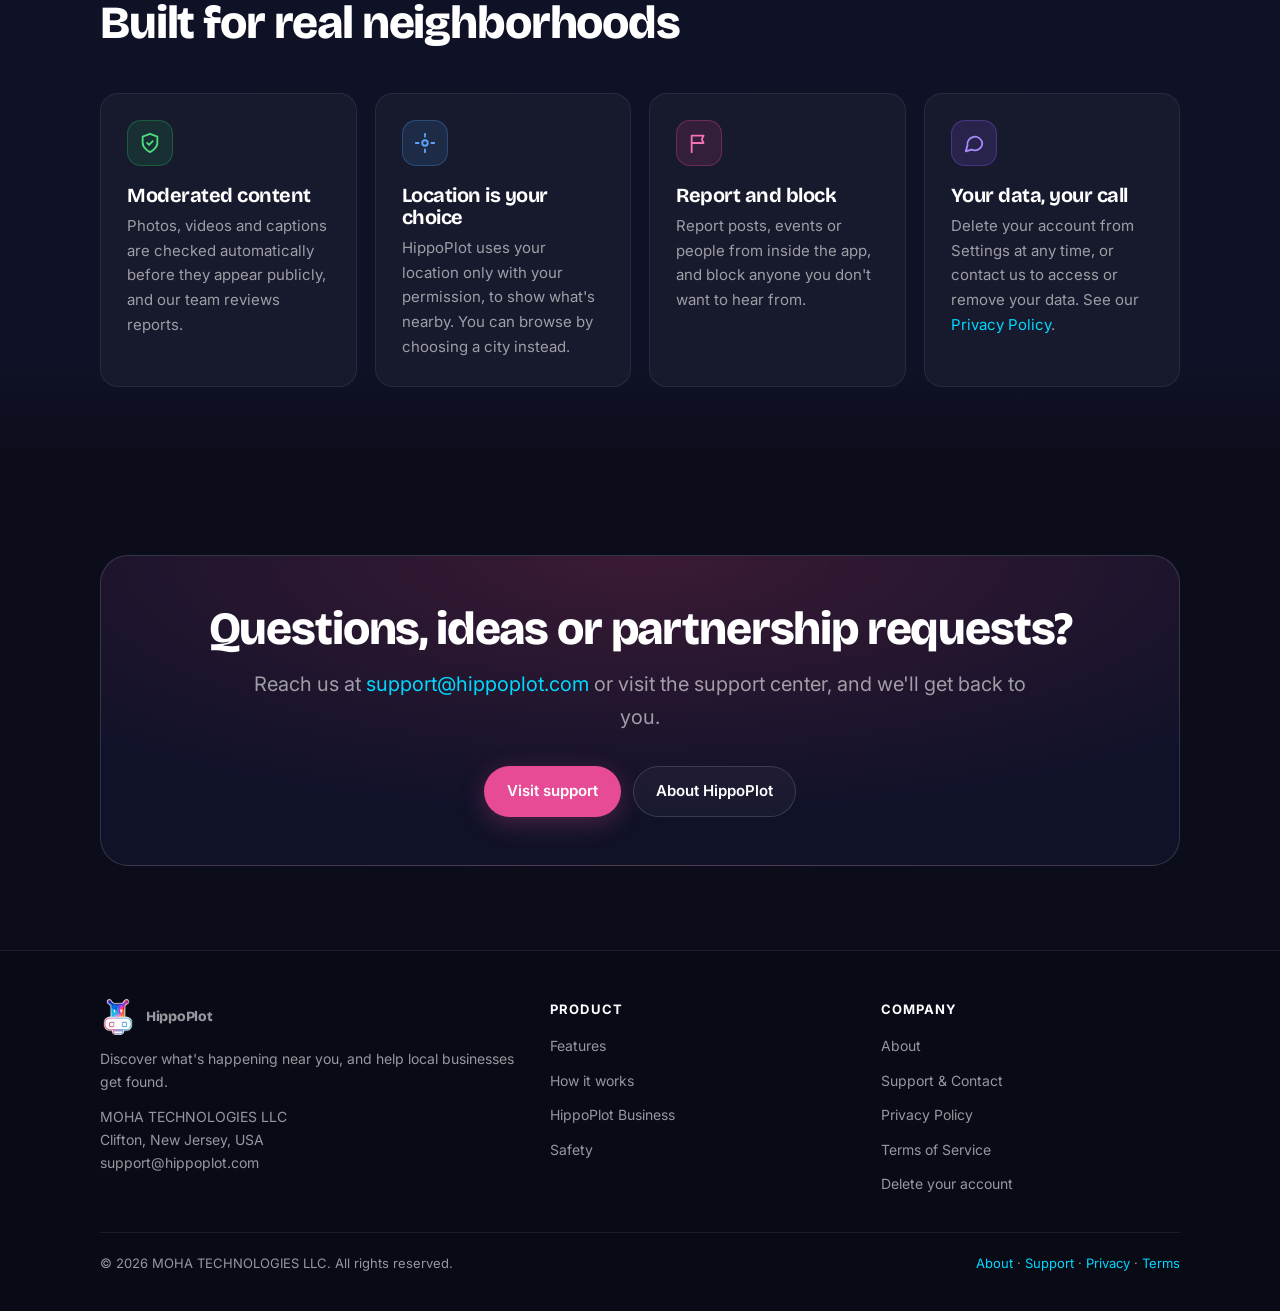
==== commit d6011c8c: "Add files via upload" ====
--- a/index.html
+++ b/index.html
@@ -19,6 +19,7 @@
 <link rel="preconnect" href="https://fonts.gstatic.com" crossorigin>
 <link href="https://fonts.googleapis.com/css2?family=Bricolage+Grotesque:wght@600;700;800&family=Inter:wght@400;500;600;700&display=swap" rel="stylesheet">
 <link rel="stylesheet" href="/assets/site.css">
+<script src="/assets/applink.js" defer></script>
 <script src="/assets/reel.js" defer></script>
 </head>
 <body>
@@ -329,6 +330,7 @@
           <li><a href="/support">Support &amp; Contact</a></li>
           <li><a href="/privacy">Privacy Policy</a></li>
           <li><a href="/terms">Terms of Service</a></li>
+          <li><a href="/delete-account">Delete your account</a></li>
         </ul>
       </div>
     </div>
